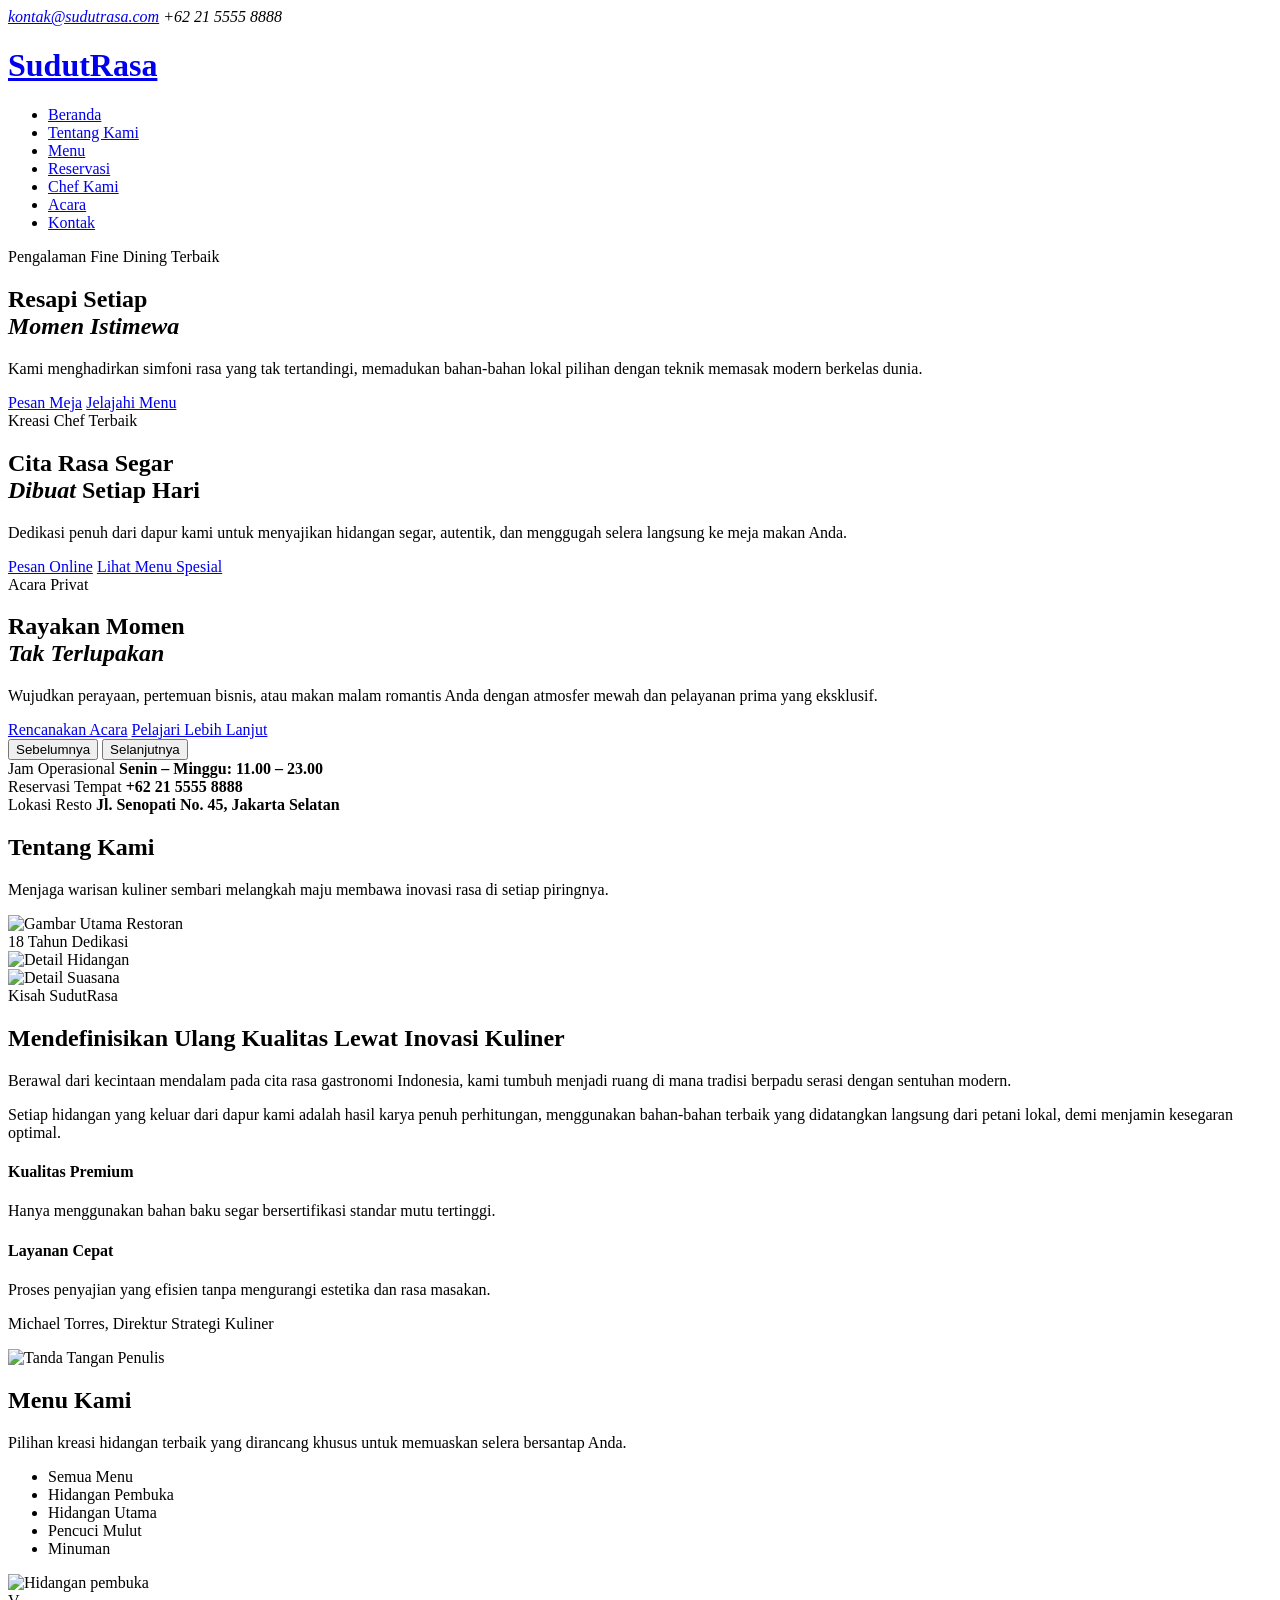
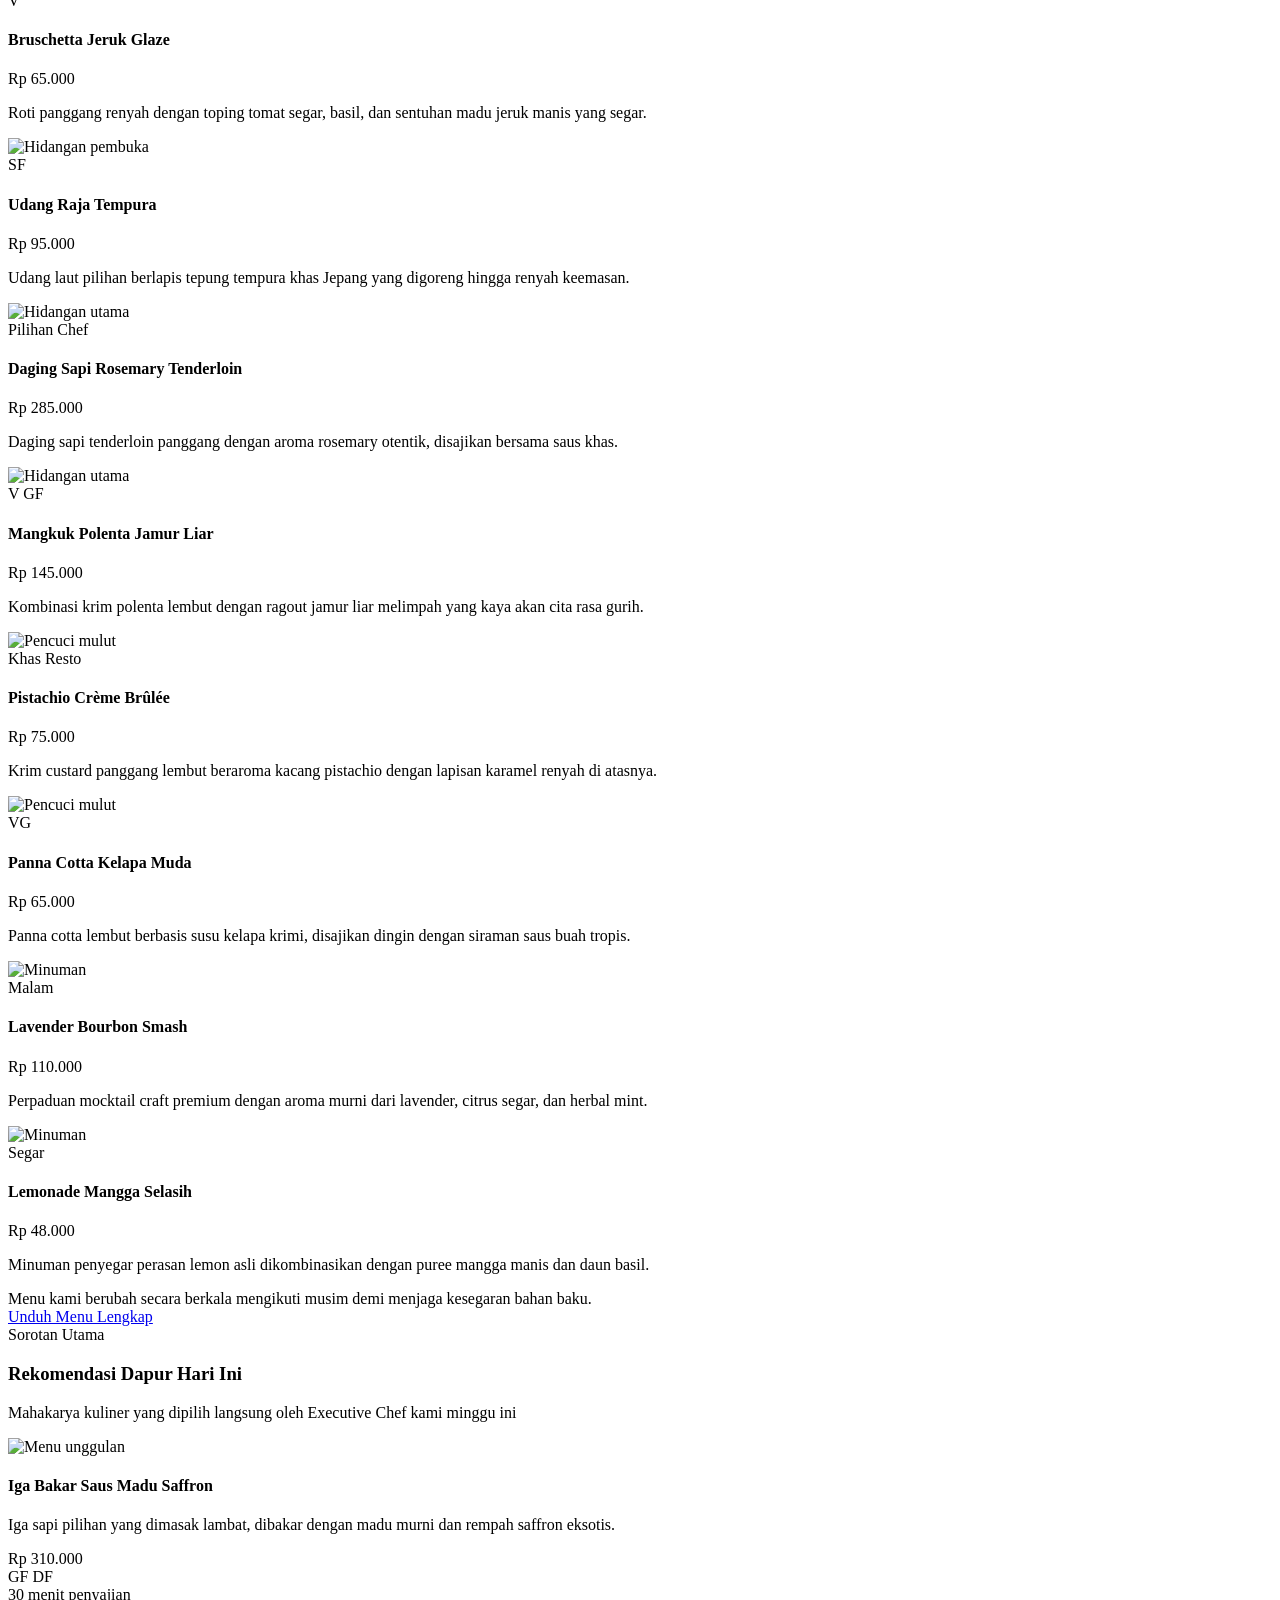
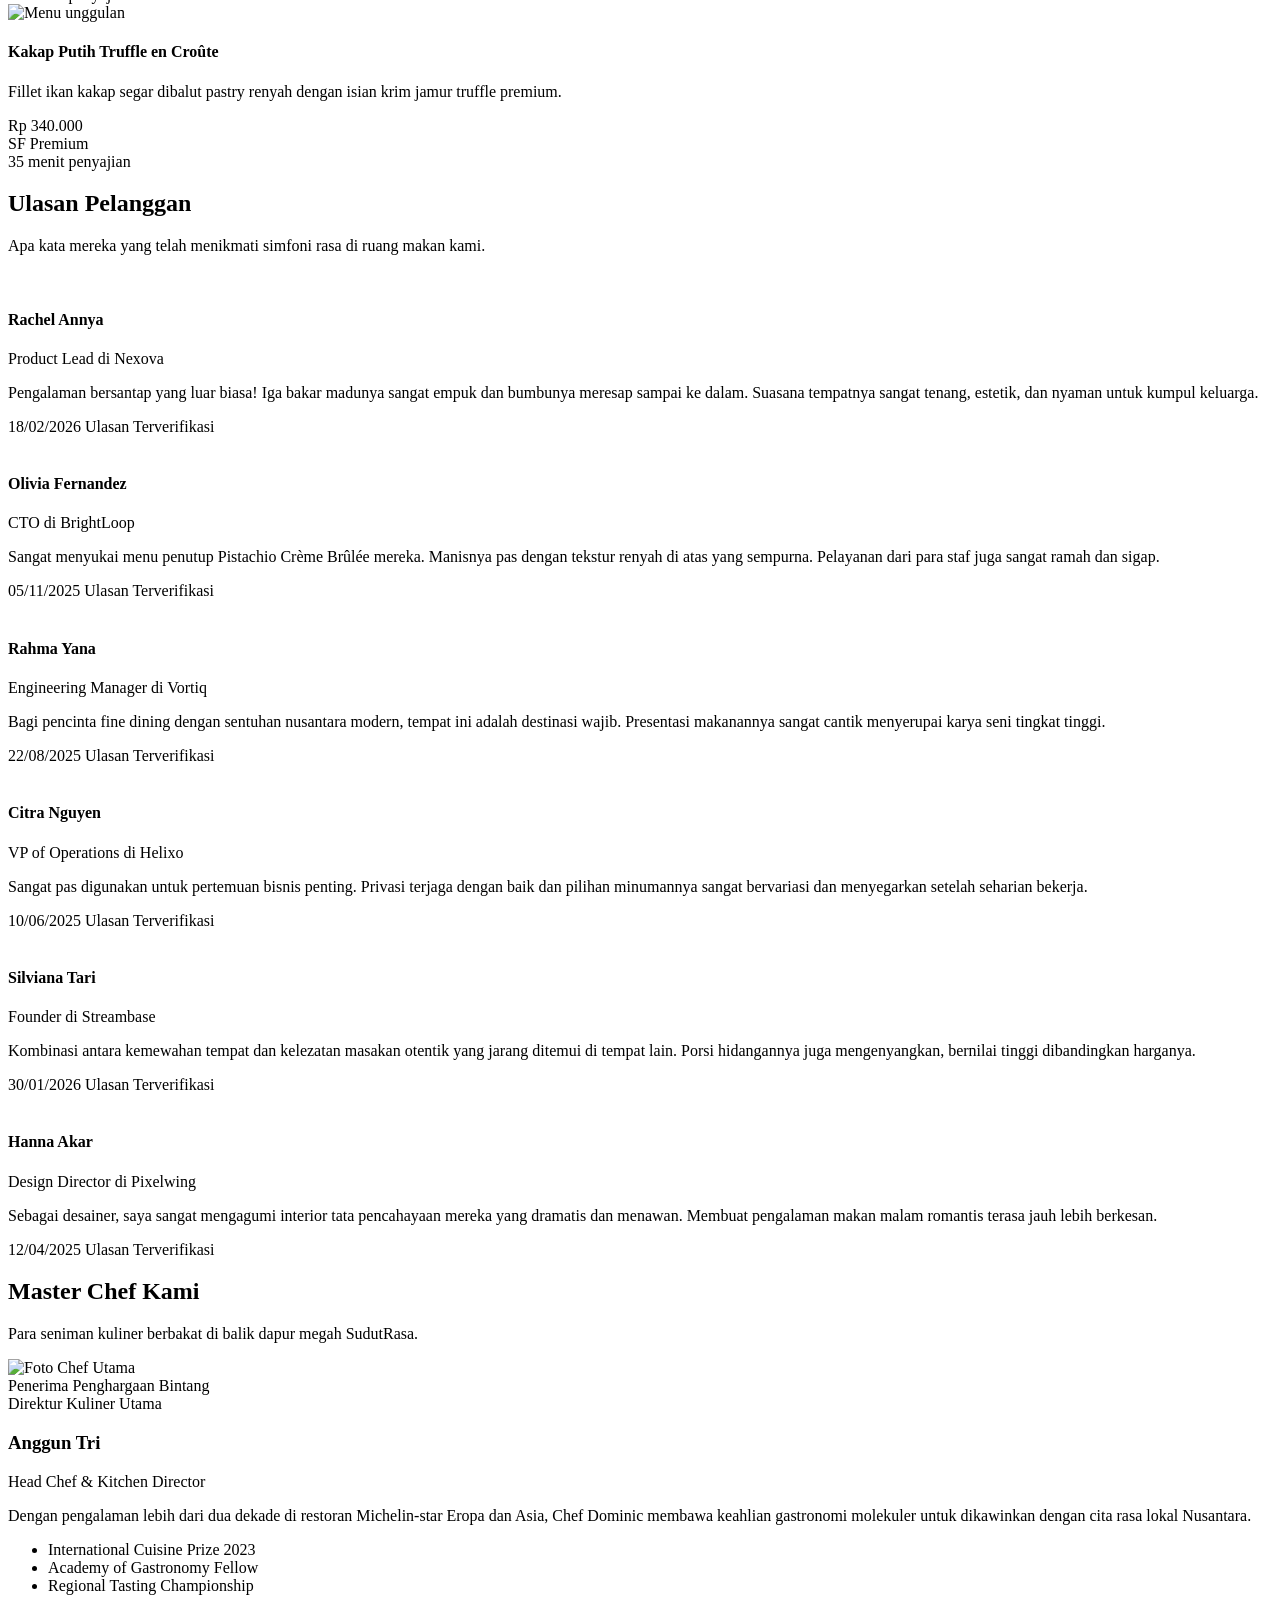
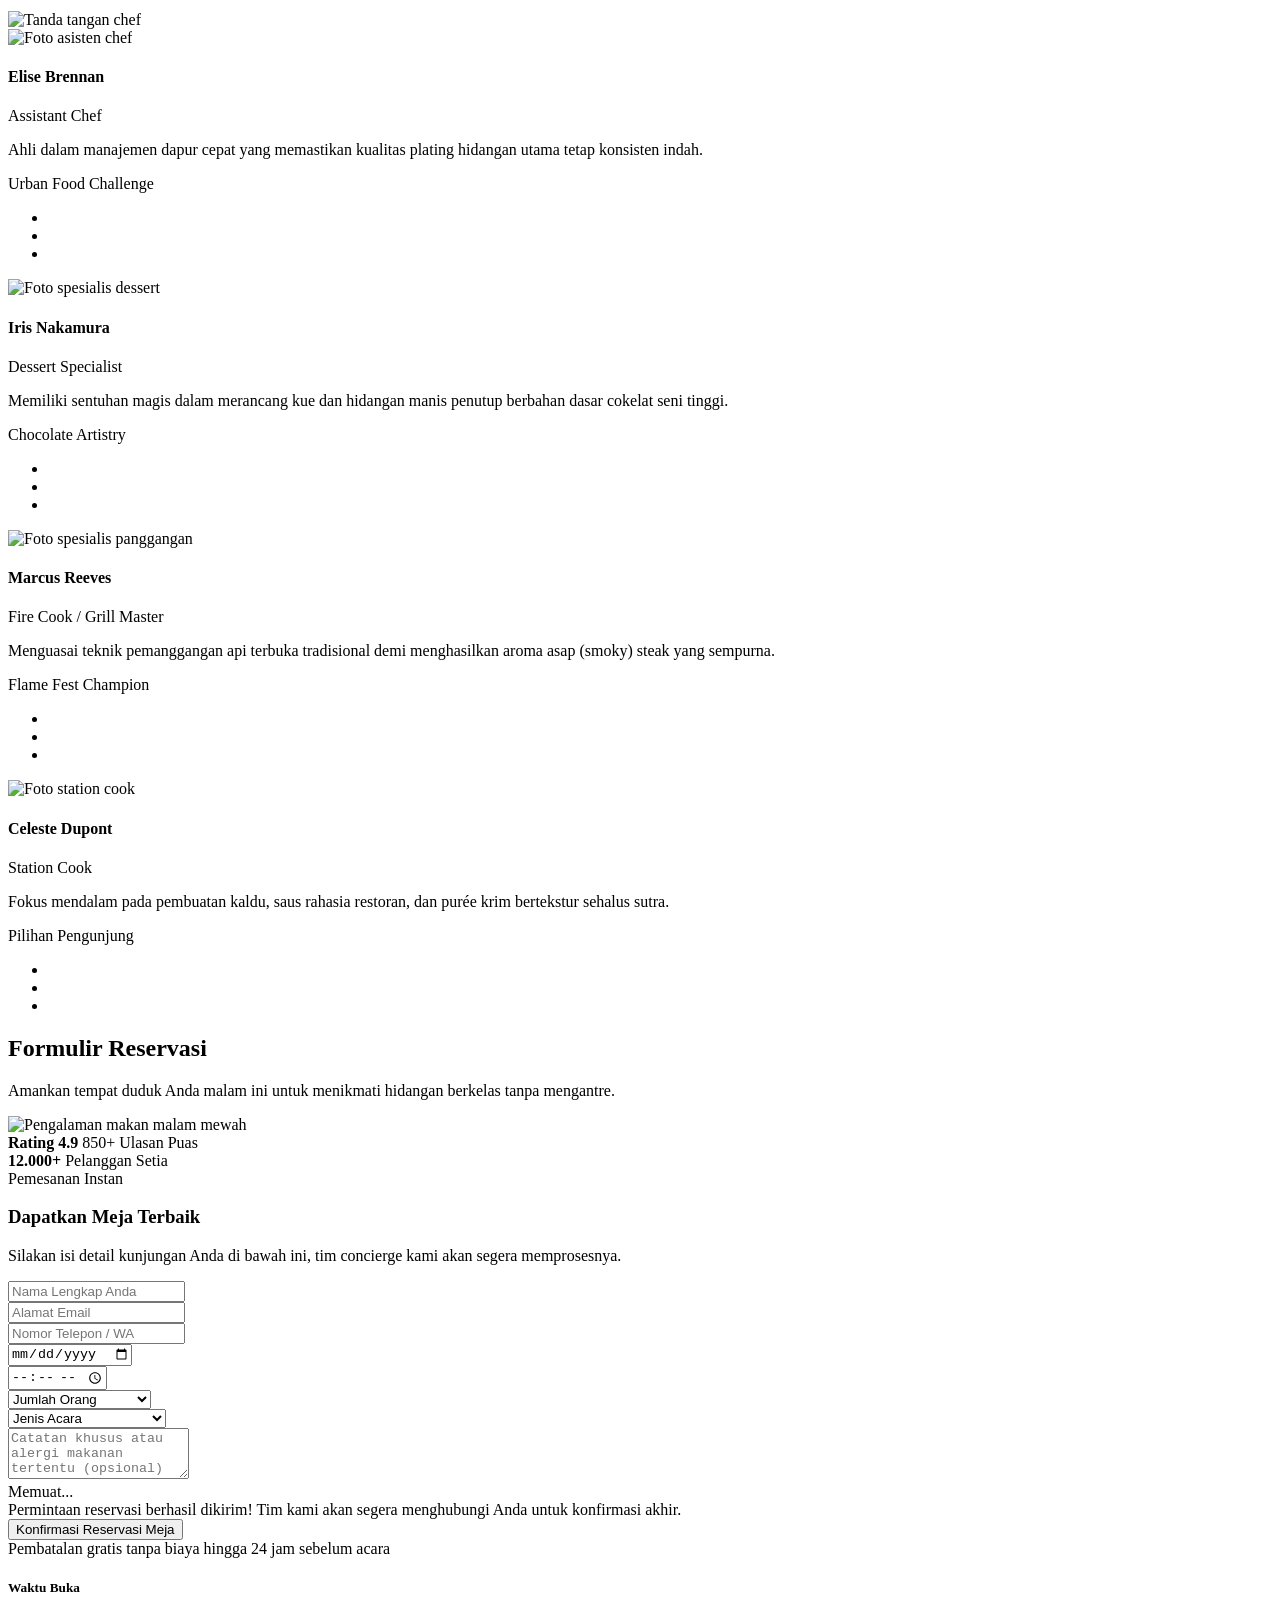
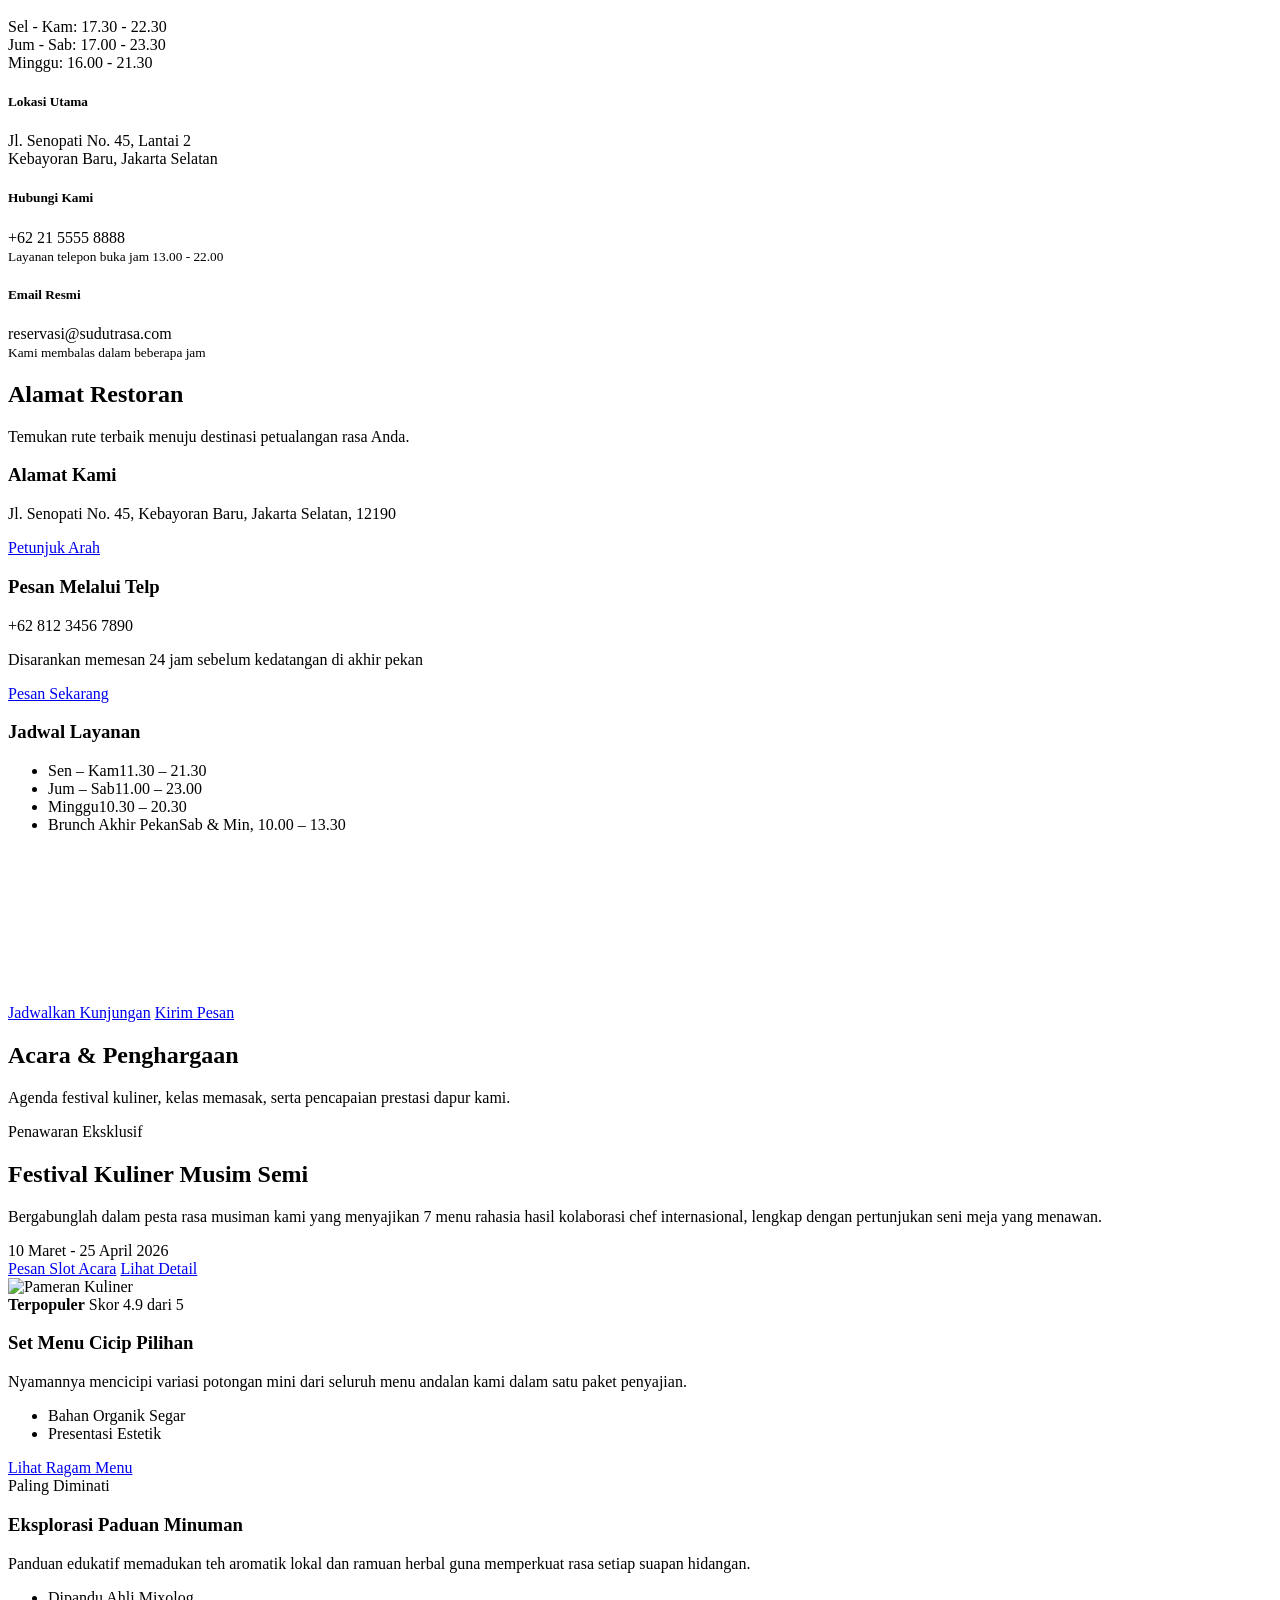
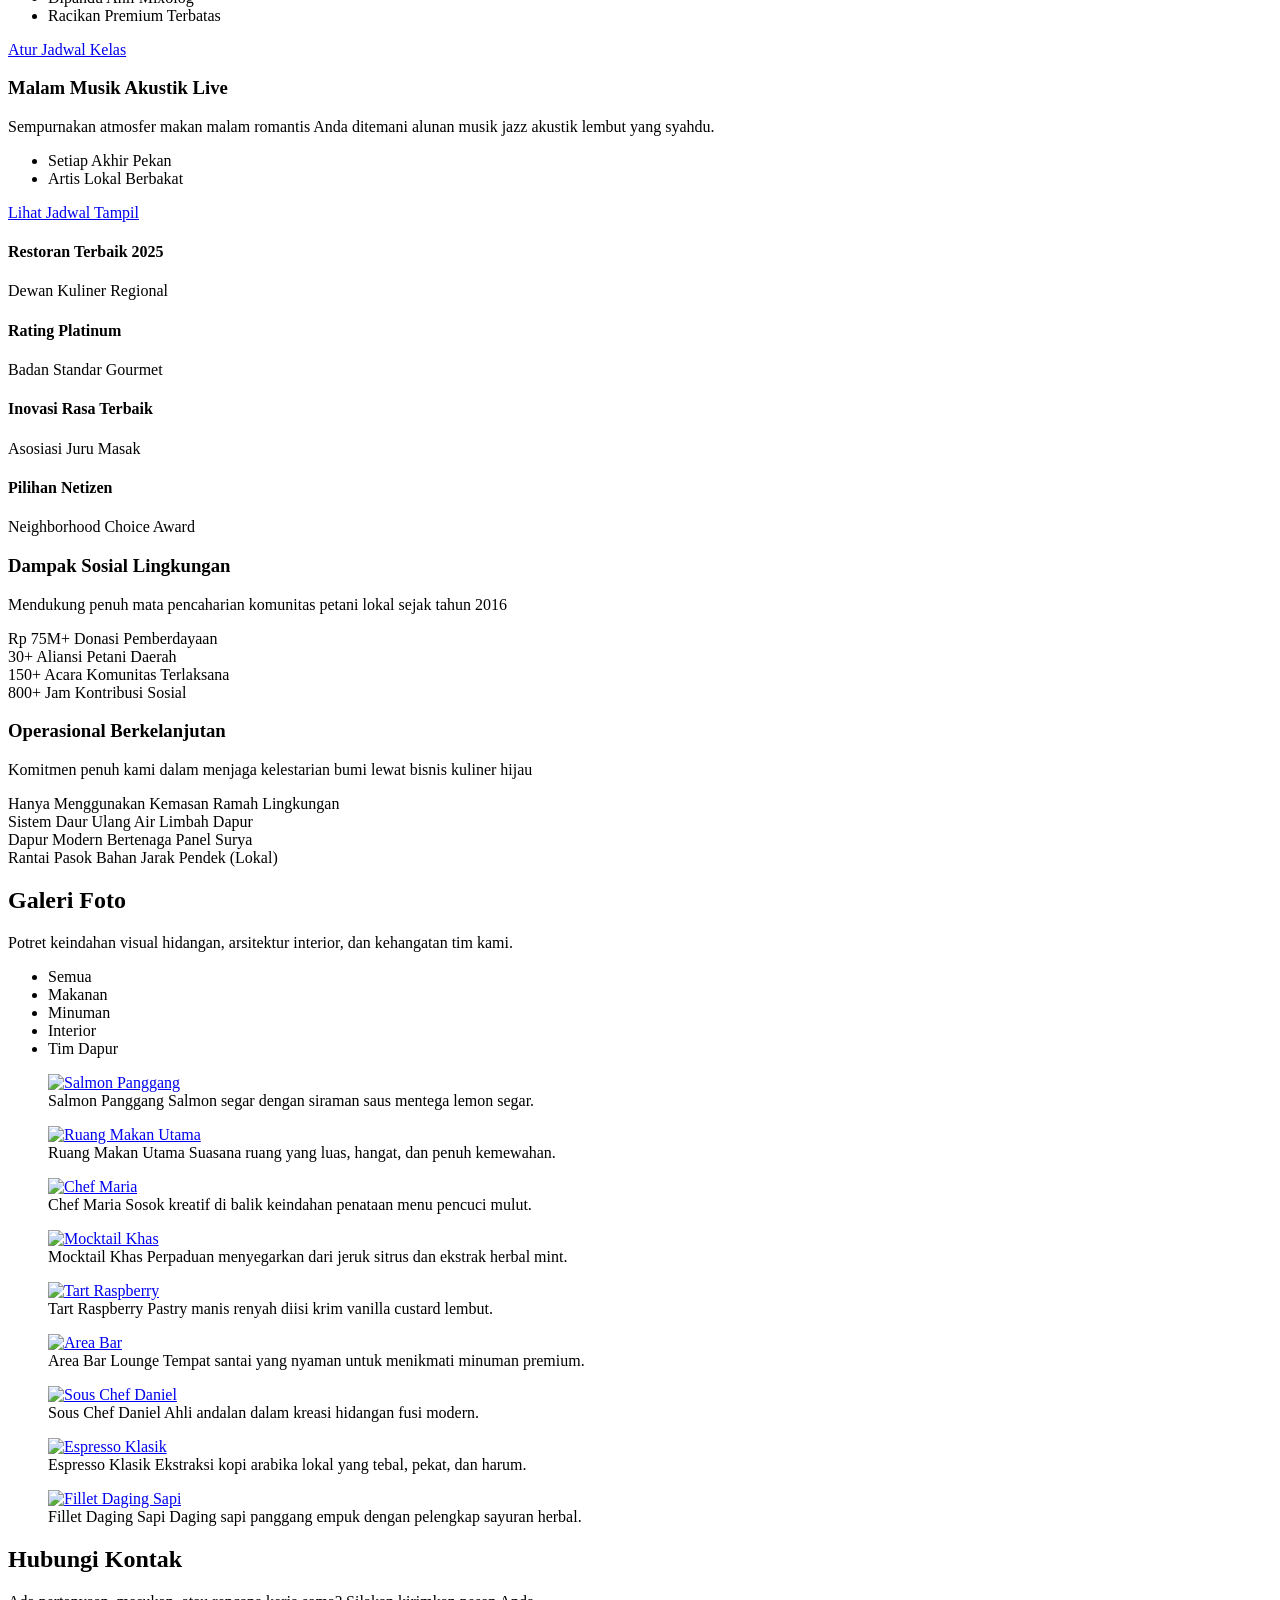
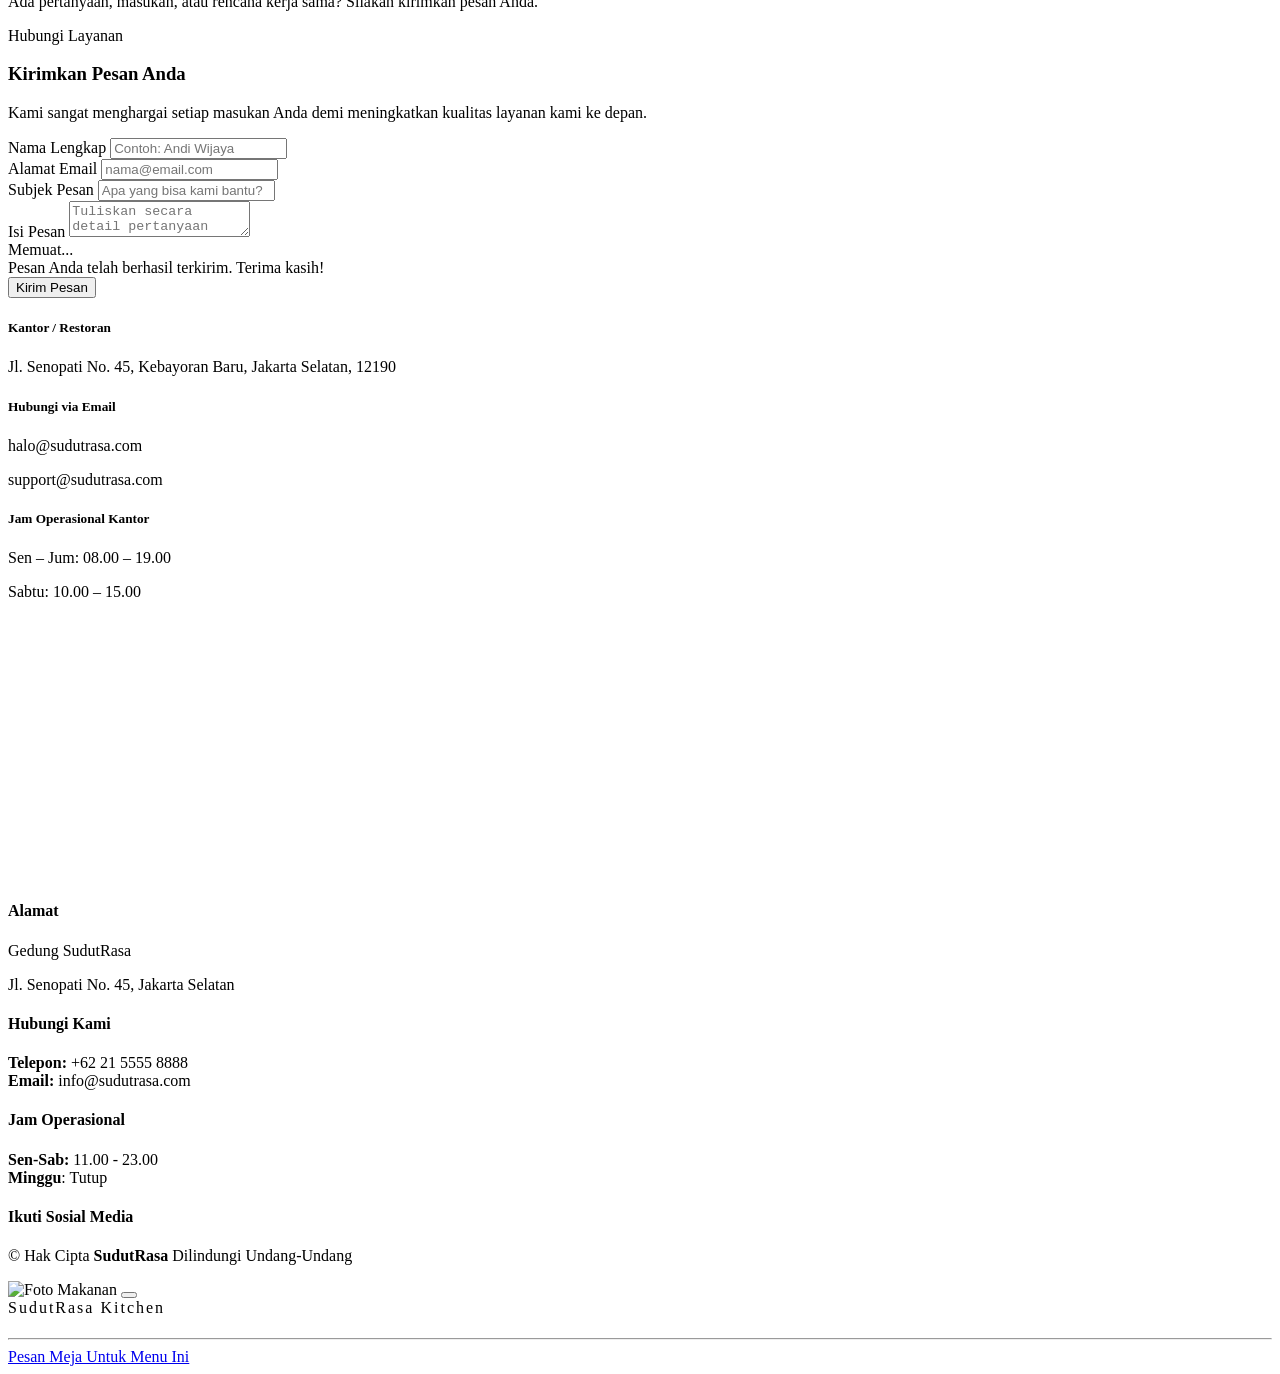
==== index.html @ 38783685 "Add files via upload" ====
<!DOCTYPE html>
<html lang="id">

<head>
  <meta charset="utf-8">
  <meta content="width=device-width, initial-scale=1.0" name="viewport">
  <title>SudutRasa - Eksplorasi Kuliner Nusantara & Modern</title>
  <meta name="description" content="Nikmati kelezatan kuliner autentik dengan cita rasa premium yang memanjakan lidah Anda.">
  <meta name="keywords" content="kuliner, restoran, hidangan nusantara, fine dining, makanan enak">

  <link href="assets/img/favicon.png" rel="icon">
  <link href="assets/img/apple-touch-icon.png" rel="apple-touch-icon">

  <link href="https://fonts.googleapis.com" rel="preconnect">
  <link href="https://fonts.gstatic.com" rel="preconnect" crossorigin>
  <link href="https://fonts.googleapis.com/css2?family=Roboto:ital,wght@0,100;0,300;0,400;0,500;0,700;0,900;1,100;1,300;1,400;1,500;1,700;1,900&family=Poppins:ital,wght@0,100;0,200;0,300;0,400;0,500;0,600;0,700;0,800;0,900;1,100;1,200;1,300;1,400;1,500;1,600;1,700;1,800;1,900&family=Marcellus:wght@400&display=swap" rel="stylesheet">

  <link href="assets/vendor/bootstrap/css/bootstrap.min.css" rel="stylesheet">
  <link href="assets/vendor/bootstrap-icons/bootstrap-icons.css" rel="stylesheet">
  <link href="assets/vendor/aos/aos.css" rel="stylesheet">
  <link href="assets/vendor/swiper/swiper-bundle.min.css" rel="stylesheet">
  <link href="assets/vendor/glightbox/css/glightbox.min.css" rel="stylesheet">

  <link href="assets/css/main.css" rel="stylesheet">
  <link href="assets/css/custom.css" rel="stylesheet">

  </head>

<body class="index-page">

  <header id="header" class="header fixed-top">

    <div class="topbar d-flex align-items-center dark-background">
      <div class="container d-flex justify-content-center justify-content-md-between">
        <div class="contact-info d-flex align-items-center">
          <i class="bi bi-envelope d-flex align-items-center"><a href="mailto:kontak@sudutrasa.com">kontak@sudutrasa.com</a></i>
          <i class="bi bi-phone d-flex align-items-center ms-4"><span>+62 21 5555 8888</span></i>
        </div>
        <div class="social-links d-none d-md-flex align-items-center">
          <a href="https://twitter.com" class="twitter"><i class="bi bi-twitter-x"></i></a>
          <a href="https://facebook.com" class="facebook"><i class="bi bi-facebook"></i></a>
          <a href="https://instagram.com" class="instagram"><i class="bi bi-instagram"></i></a>
          <a href="https://linkedin.com" class="linkedin"><i class="bi bi-linkedin"></i></a>
        </div>
      </div>
    </div><div class="branding d-flex align-items-center">

      <div class="container position-relative d-flex align-items-center justify-content-between">
        <a href="index.html" class="logo d-flex align-items-center">
          <h1 class="sitename">SudutRasa</h1>
        </a>

        <nav id="navmenu" class="navmenu">
          <ul>
            <li><a href="index.html" class="active">Beranda</a></li>
            <li><a href="about.html">Tentang Kami</a></li>
            <li><a href="menu.html">Menu</a></li>
            <li><a href="reservasi.html">Reservasi</a></li>
            <li><a href="#chefs">Chef Kami</a></li>
            <li><a href="#events">Acara</a></li>
            <li><a href="#contact">Kontak</a></li>
          </ul>
          <i class="mobile-nav-toggle d-xl-none bi bi-list"></i>
        </nav>

      </div>

    </div>

  </header>

  <main class="main">

    <section id="hero" class="hero section dark-background">

      <div class="container-fluid p-0">

        <div id="hero-hero-carousel" class="hero-carousel carousel carousel-fade slide" data-bs-ride="carousel" data-bs-interval="5500">

          <div class="carousel-inner">

            <div class="carousel-item active">
              <div class="hero-slide" style="background-image: url('assets/img/hero/restaurant-3.webp');">
                <div class="container">
                  <div class="row">
                    <div class="col-xl-6 col-lg-7 col-md-9">
                      <div class="hero-content">
                        <span class="hero-tag" data-aos="fade-down" data-aos-delay="100">Pengalaman Fine Dining Terbaik</span>
                        <h1 data-aos="fade-up" data-aos-delay="200">Resapi Setiap<br><em>Momen Istimewa</em></h1>
                        <p data-aos="fade-up" data-aos-delay="300">Kami menghadirkan simfoni rasa yang tak tertandingi, memadukan bahan-bahan lokal pilihan dengan teknik memasak modern berkelas dunia.</p>
                        <div class="hero-actions" data-aos="fade-up" data-aos-delay="400">
                          <a href="reservasi.html" class="btn-book">Pesan Meja</a>
                          <a href="menu.html" class="btn-menu">Jelajahi Menu <i class="bi bi-arrow-right"></i></a>
                        </div>
                      </div>
                    </div>
                  </div>
                </div>
              </div>
            </div><div class="carousel-item">
              <div class="hero-slide" style="background-image: url('assets/img/hero/restaurant-1.webp');">
                <div class="container">
                  <div class="row">
                    <div class="col-xl-6 col-lg-7 col-md-9">
                      <div class="hero-content">
                        <span class="hero-tag" data-aos="fade-down" data-aos-delay="100">Kreasi Chef Terbaik</span>
                        <h1 data-aos="fade-up" data-aos-delay="200">Cita Rasa Segar<br><em>Dibuat</em> Setiap Hari</h1>
                        <p data-aos="fade-up" data-aos-delay="300">Dedikasi penuh dari dapur kami untuk menyajikan hidangan segar, autentik, dan menggugah selera langsung ke meja makan Anda.</p>
                        <div class="hero-actions" data-aos="fade-up" data-aos-delay="400">
                          <a href="https://whatsaap.com/+62 21 5555 8888" class="btn-book">Pesan Online</a>
                          <a href="menu.html" class="btn-menu">Lihat Menu Spesial <i class="bi bi-arrow-right"></i></a>
                        </div>
                      </div>
                    </div>
                  </div>
                </div>
              </div>
            </div><div class="carousel-item">
              <div class="hero-slide" style="background-image: url('assets/img/hero/restaurant-2.webp');">
                <div class="container">
                  <div class="row">
                    <div class="col-xl-6 col-lg-7 col-md-9">
                      <div class="hero-content">
                        <span class="hero-tag" data-aos="fade-down" data-aos-delay="100">Acara Privat</span>
                        <h1 data-aos="fade-up" data-aos-delay="200">Rayakan Momen<br><em>Tak Terlupakan</em></h1>
                        <p data-aos="fade-up" data-aos-delay="300">Wujudkan perayaan, pertemuan bisnis, atau makan malam romantis Anda dengan atmosfer mewah dan pelayanan prima yang eksklusif.</p>
                        <div class="hero-actions" data-aos="fade-up" data-aos-delay="400">
                          <a href="#" class="btn-book">Rencanakan Acara</a>
                          <a href="#" class="btn-menu">Pelajari Lebih Lanjut <i class="bi bi-arrow-right"></i></a>
                        </div>
                      </div>
                    </div>
                  </div>
                </div>
              </div>
            </div></div><button class="carousel-control-prev hero-prev" type="button" data-bs-target="#hero-hero-carousel" data-bs-slide="prev">
            <i class="bi bi-chevron-left"></i>
            <span class="visually-hidden">Sebelumnya</span>
          </button>
          <button class="carousel-control-next hero-next" type="button" data-bs-target="#hero-hero-carousel" data-bs-slide="next">
            <i class="bi bi-chevron-right"></i>
            <span class="visually-hidden">Selanjutnya</span>
          </button>

          <div class="hero-indicators carousel-indicators">
          </div>

        </div></div>
      <div class="container">
        <div class="hero-info-bar">
          <div class="container-fluid p-0">
            <div class="row g-0">
              <div class="col-md-4">
                <div class="info-bar-item">
                  <i class="bi bi-clock-fill"></i>
                  <div class="info-bar-text">
                    <span>Jam Operasional</span>
                    <strong>Senin – Minggu: 11.00 – 23.00</strong>
                  </div>
                </div>
              </div><div class="col-md-4">
                <div class="info-bar-item">
                  <i class="bi bi-telephone-fill"></i>
                  <div class="info-bar-text">
                    <span>Reservasi Tempat</span>
                    <strong>+62 21 5555 8888</strong>
                  </div>
                </div>
              </div><div class="col-md-4">
                <div class="info-bar-item">
                  <i class="bi bi-geo-alt-fill"></i>
                  <div class="info-bar-text">
                    <span>Lokasi Resto</span>
                    <strong>Jl. Senopati No. 45, Jakarta Selatan</strong>
                  </div>
                </div>
              </div></div>
          </div>
        </div></div>

    </section><section id="about" class="about section">

      <div class="container section-title" data-aos="fade-up">
        <h2>Tentang Kami</h2>
        <p>Menjaga warisan kuliner sembari melangkah maju membawa inovasi rasa di setiap piringnya.</p>
      </div><div class="container" data-aos="fade-up" data-aos-delay="100">

        <div class="row g-5 align-items-center">
          <div class="col-lg-6 order-lg-2" data-aos="fade-left" data-aos-delay="150">
            <div class="visual-block">
              <div class="main-image-wrapper">
                <img src="assets/img/hero/tk-1.webp" class="img-fluid rounded" alt="Gambar Utama Restoran">
              </div>
              <div class="floating-card" data-aos="zoom-in" data-aos-delay="300">
                <span class="metric-number">18</span>
                <span class="metric-label">Tahun Dedikasi</span>
              </div>
              <div class="row g-3 mt-3">
                <div class="col-6">
                  <img src="assets/img/hero/Tk-2 (1).webp" class="img-fluid rounded" alt="Detail Hidangan">
                </div>
                <div class="col-6">
                  <img src="assets/img/hero/tk-2.webp" class="img-fluid rounded" alt="Detail Suasana">
                </div>
              </div>
            </div>
          </div><div class="col-lg-6 order-lg-1" data-aos="fade-right" data-aos-delay="200">
            <div class="info-block">
              <span class="badge-label">Kisah SudutRasa</span>
              <h2>Mendefinisikan Ulang Kualitas Lewat Inovasi Kuliner</h2>
              <p class="lead-text">Berawal dari kecintaan mendalam pada cita rasa gastronomi Indonesia, kami tumbuh menjadi ruang di mana tradisi berpadu serasi dengan sentuhan modern.</p>
              <p>Setiap hidangan yang keluar dari dapur kami adalah hasil karya penuh perhitungan, menggunakan bahan-bahan terbaik yang didatangkan langsung dari petani lokal, demi menjamin kesegaran optimal.</p>

              <div class="row g-4 mt-2">
                <div class="col-sm-6" data-aos="fade-up" data-aos-delay="250">
                  <div class="highlight-card">
                    <div class="icon-wrap">
                      <i class="bi bi-gem"></i>
                    </div>
                    <h4>Kualitas Premium</h4>
                    <p>Hanya menggunakan bahan baku segar bersertifikasi standar mutu tertinggi.</p>
                  </div>
                </div><div class="col-sm-6" data-aos="fade-up" data-aos-delay="350">
                  <div class="highlight-card">
                    <div class="icon-wrap">
                      <i class="bi bi-lightning-charge"></i>
                    </div>
                    <h4>Layanan Cepat</h4>
                    <p>Proses penyajian yang efisien tanpa mengurangi estetika dan rasa masakan.</p>
                  </div>
                </div></div>

              <div class="author-block mt-4" data-aos="fade-up" data-aos-delay="400">
                <p class="author-name">Michael Torres, Direktur Strategi Kuliner</p>
                <img src="assets/img/misc/ttd.webp" alt="Tanda Tangan Penulis" class="img-fluid">
              </div>
            </div>
          </div></div>

      </div>

    </section><section id="menu" class="menu section">

      <div class="container section-title" data-aos="fade-up">
        <h2>Menu Kami</h2>
        <p>Pilihan kreasi hidangan terbaik yang dirancang khusus untuk memuaskan selera bersantap Anda.</p>
      </div><div class="container" data-aos="fade-up" data-aos-delay="100">

        <div class="isotope-layout" data-default-filter="*" data-layout="masonry" data-sort="original-order">

          <div class="filter-tabs isotope-filters" data-aos="fade-up" data-aos-delay="100">
            <ul>
              <li data-filter="*" class="filter-active">Semua Menu</li>
              <li data-filter=".filter-starters">Hidangan Pembuka</li>
              <li data-filter=".filter-main">Hidangan Utama</li>
              <li data-filter=".filter-dessert">Pencuci Mulut</li>
              <li data-filter=".filter-drinks">Minuman</li>
            </ul>
          </div>

          <div class="row gy-4 isotope-container" data-aos="fade-up" data-aos-delay="200">

            <div class="col-lg-6 isotope-item filter-starters">
              <div class="dish-row">
                <div class="dish-thumb">
                  <img src="assets/img/menu/Bruschetta Jeruk Glaze.webp" alt="Hidangan pembuka" class="img-fluid">
                  <div class="tag-stack">
                    <span class="tag tag-veggie">V</span>
                  </div>
                </div>
                <div class="dish-info">
                  <div class="dish-header">
                    <h4>Bruschetta Jeruk Glaze</h4>
                    <span class="dish-price">Rp 65.000</span>
                  </div>
                  <p>Roti panggang renyah dengan toping tomat segar, basil, dan sentuhan madu jeruk manis yang segar.</p>
                  <div class="dish-meta">
                    <div class="heat-indicator">
                      <i class="bi bi-fire"></i>
                      <span class="heat-bar"><span class="heat-fill" style="width: 33%"></span></span>
                    </div>
                  </div>
                </div>
              </div>
            </div><div class="col-lg-6 isotope-item filter-starters">
              <div class="dish-row">
                <div class="dish-thumb">
                  <img src="assets/img/menu/Udang Raja Tempura.webp" alt="Hidangan pembuka" class="img-fluid">
                  <div class="tag-stack">
                    <span class="tag tag-ocean">SF</span>
                  </div>
                </div>
                <div class="dish-info">
                  <div class="dish-header">
                    <h4>Udang Raja Tempura</h4>
                    <span class="dish-price">Rp 95.000</span>
                  </div>
                  <p>Udang laut pilihan berlapis tepung tempura khas Jepang yang digoreng hingga renyah keemasan.</p>
                  <div class="dish-meta">
                    <div class="heat-indicator">
                      <i class="bi bi-fire"></i>
                      <span class="heat-bar"><span class="heat-fill" style="width: 33%"></span></span>
                    </div>
                  </div>
                </div>
              </div>
            </div><div class="col-lg-6 isotope-item filter-main">
              <div class="dish-row highlighted">
                <div class="dish-thumb">
                  <img src="assets/img/menu/Daging Sapi Rosemary Tenderloin.webp" alt="Hidangan utama" class="img-fluid">
                  <div class="tag-stack">
                    <span class="tag tag-star">Pilihan Chef</span>
                  </div>
                </div>
                <div class="dish-info">
                  <div class="dish-header">
                    <h4>Daging Sapi Rosemary Tenderloin</h4>
                    <span class="dish-price">Rp 285.000</span>
                  </div>
                  <p>Daging sapi tenderloin panggang dengan aroma rosemary otentik, disajikan bersama saus khas.</p>
                  <div class="dish-meta">
                    <div class="heat-indicator">
                      <i class="bi bi-fire"></i>
                      <span class="heat-bar"><span class="heat-fill" style="width: 50%"></span></span>
                    </div>
                  </div>
                </div>
              </div>
            </div><div class="col-lg-6 isotope-item filter-main">
              <div class="dish-row">
                <div class="dish-thumb">
                  <img src="assets/img/menu/Mangkuk Polenta Jamur Liar.webp" alt="Hidangan utama" class="img-fluid">
                  <div class="tag-stack">
                    <span class="tag tag-veggie">V</span>
                    <span class="tag tag-amber">GF</span>
                  </div>
                </div>
                <div class="dish-info">
                  <div class="dish-header">
                    <h4>Mangkuk Polenta Jamur Liar</h4>
                    <span class="dish-price">Rp 145.000</span>
                  </div>
                  <p>Kombinasi krim polenta lembut dengan ragout jamur liar melimpah yang kaya akan cita rasa gurih.</p>
                  <div class="dish-meta">
                    <div class="heat-indicator">
                      <i class="bi bi-fire"></i>
                      <span class="heat-bar"><span class="heat-fill" style="width: 33%"></span></span>
                    </div>
                  </div>
                </div>
              </div>
            </div><div class="col-lg-6 isotope-item filter-dessert">
              <div class="dish-row">
                <div class="dish-thumb">
                  <img src="assets/img/menu/Pistachio Crème Brûlée.webp" alt="Pencuci mulut" class="img-fluid">
                  <div class="tag-stack">
                    <span class="tag tag-exclusive">Khas Resto</span>
                  </div>
                </div>
                <div class="dish-info">
                  <div class="dish-header">
                    <h4>Pistachio Crème Brûlée</h4>
                    <span class="dish-price">Rp 75.000</span>
                  </div>
                  <p>Krim custard panggang lembut beraroma kacang pistachio dengan lapisan karamel renyah di atasnya.</p>
                  <div class="dish-meta">
                    <div class="heat-indicator">
                      <i class="bi bi-fire"></i>
                      <span class="heat-bar"><span class="heat-fill" style="width: 0%"></span></span>
                    </div>
                  </div>
                </div>
              </div>
            </div><div class="col-lg-6 isotope-item filter-dessert">
              <div class="dish-row">
                <div class="dish-thumb">
                  <img src="assets/img/menu/Panna Cotta Kelapa Muda.webp" alt="Pencuci mulut" class="img-fluid">
                  <div class="tag-stack">
                    <span class="tag tag-leaf">VG</span>
                  </div>
                </div>
                <div class="dish-info">
                  <div class="dish-header">
                    <h4>Panna Cotta Kelapa Muda</h4>
                    <span class="dish-price">Rp 65.000</span>
                  </div>
                  <p>Panna cotta lembut berbasis susu kelapa krimi, disajikan dingin dengan siraman saus buah tropis.</p>
                  <div class="dish-meta">
                    <div class="heat-indicator">
                      <i class="bi bi-fire"></i>
                      <span class="heat-bar"><span class="heat-fill" style="width: 0%"></span></span>
                    </div>
                  </div>
                </div>
              </div>
            </div><div class="col-lg-6 isotope-item filter-drinks">
              <div class="dish-row">
                <div class="dish-thumb">
                  <img src="assets/img/menu/Lavender Bourbon Smash.webp" alt="Minuman" class="img-fluid">
                  <div class="tag-stack">
                    <span class="tag tag-crimson">Malam</span>
                  </div>
                </div>
                <div class="dish-info">
                  <div class="dish-header">
                    <h4>Lavender Bourbon Smash</h4>
                    <span class="dish-price">Rp 110.000</span>
                  </div>
                  <p>Perpaduan mocktail craft premium dengan aroma murni dari lavender, citrus segar, dan herbal mint.</p>
                  <div class="dish-meta">
                    <div class="heat-indicator">
                      <i class="bi bi-fire"></i>
                      <span class="heat-bar"><span class="heat-fill" style="width: 0%"></span></span>
                    </div>
                  </div>
                </div>
              </div>
            </div><div class="col-lg-6 isotope-item filter-drinks">
              <div class="dish-row">
                <div class="dish-thumb">
                  <img src="assets/img/menu/Lemonade Mangga Selasih.webp" alt="Minuman" class="img-fluid">
                  <div class="tag-stack">
                    <span class="tag tag-mint">Segar</span>
                  </div>
                </div>
                <div class="dish-info">
                  <div class="dish-header">
                    <h4>Lemonade Mangga Selasih</h4>
                    <span class="dish-price">Rp 48.000</span>
                  </div>
                  <p>Minuman penyegar perasan lemon asli dikombinasikan dengan puree mangga manis dan daun basil.</p>
                  <div class="dish-meta">
                    <div class="heat-indicator">
                      <i class="bi bi-fire"></i>
                      <span class="heat-bar"><span class="heat-fill" style="width: 0%"></span></span>
                    </div>
                  </div>
                </div>
              </div>
            </div></div>

        </div>

        <div class="info-strip" data-aos="fade-up" data-aos-delay="300">
          <div class="row align-items-center">
            <div class="col-lg-8">
              <div class="notice-inline">
                <i class="bi bi-calendar2-check"></i>
                <span>Menu kami berubah secara berkala mengikuti musim demi menjaga kesegaran bahan baku.</span>
              </div>
            </div>
            <div class="col-lg-4 text-lg-end">
              <a href="#" class="download-link">
                <i class="bi bi-file-earmark-pdf"></i>
                <span>Unduh Menu Lengkap</span>
              </a>
            </div>
          </div>
        </div>

        <div class="spotlight-section" data-aos="zoom-in" data-aos-delay="200">
          <div class="spotlight-header">
            <span class="spotlight-label"><i class="bi bi-gem"></i> Sorotan Utama</span>
            <h3>Rekomendasi Dapur Hari Ini</h3>
            <p>Mahakarya kuliner yang dipilih langsung oleh Executive Chef kami minggu ini</p>
          </div>

          <div class="row g-4">
            <div class="col-lg-6" data-aos="fade-right" data-aos-delay="300">
              <div class="spotlight-card">
                <div class="row g-0">
                  <div class="col-5">
                    <div class="spotlight-img">
                      <img src="assets/img/menu/Iga Bakar Saus Madu Saffron.webp" alt="Menu unggulan" class="img-fluid">
                      <span class="pick-badge"><i class="bi bi-trophy"></i></span>
                    </div>
                  </div>
                  <div class="col-7">
                    <div class="spotlight-body">
                      <h4>Iga Bakar Saus Madu Saffron</h4>
                      <p>Iga sapi pilihan yang dimasak lambat, dibakar dengan madu murni dan rempah saffron eksotis.</p>
                      <div class="spotlight-footer">
                        <span class="spotlight-price">Rp 310.000</span>
                        <div class="spotlight-tags">
                          <span class="micro-tag gf">GF</span>
                          <span class="micro-tag df">DF</span>
                        </div>
                      </div>
                      <div class="prep-time">
                        <i class="bi bi-hourglass-split"></i> 30 menit penyajian
                      </div>
                    </div>
                  </div>
                </div>
              </div>
            </div><div class="col-lg-6" data-aos="fade-left" data-aos-delay="400">
              <div class="spotlight-card">
                <div class="row g-0">
                  <div class="col-5">
                    <div class="spotlight-img">
                      <img src="assets/img/menu/Kakap Putih Truffle en Croûte.webp" alt="Menu unggulan" class="img-fluid">
                      <span class="pick-badge"><i class="bi bi-trophy"></i></span>
                    </div>
                  </div>
                  <div class="col-7">
                    <div class="spotlight-body">
                      <h4>Kakap Putih Truffle en Croûte</h4>
                      <p>Fillet ikan kakap segar dibalut pastry renyah dengan isian krim jamur truffle premium.</p>
                      <div class="spotlight-footer">
                        <span class="spotlight-price">Rp 340.000</span>
                        <div class="spotlight-tags">
                          <span class="micro-tag sf">SF</span>
                          <span class="micro-tag lux">Premium</span>
                        </div>
                      </div>
                      <div class="prep-time">
                        <i class="bi bi-hourglass-split"></i> 35 menit penyajian
                      </div>
                    </div>
                  </div>
                </div>
              </div>
            </div></div>
        </div>

      </div>

    </section><section id="testimonials" class="testimonials section">

      <div class="container section-title" data-aos="fade-up">
        <h2>Ulasan Pelanggan</h2>
        <p>Apa kata mereka yang telah menikmati simfoni rasa di ruang makan kami.</p>
      </div><div class="container" data-aos="fade-up" data-aos-delay="100">

        <div class="row justify-content-center">
          <div class="col-lg-10">

            <div class="review-carousel swiper init-swiper">
              <script type="application/json" class="swiper-config">
                {
                  "loop": true,
                  "speed": 600,
                  "autoplay": {
                    "delay": 6000
                  },
                  "slidesPerView": 1,
                  "spaceBetween": 32,
                  "navigation": {
                    "nextEl": ".swiper-button-next",
                    "prevEl": ".swiper-button-prev"
                  },
                  "pagination": {
                    "el": ".swiper-pagination",
                    "type": "bullets",
                    "clickable": true
                  }
                }
              </script>

              <div class="swiper-wrapper">

                <div class="swiper-slide">
                  <div class="review-card">
                    <div class="row align-items-center g-0">
                      <div class="col-md-4">
                        <div class="reviewer-side">
                          <div class="reviewer-avatar">
                            <img src="assets/img/person/yolandaa.webp" class="img-fluid" alt="" loading="lazy">
                          </div>
                          <h4>Rachel Annya</h4>
                          <span class="role">Product Lead di Nexova</span>
                          <div class="rating">
                            <i class="bi bi-star-fill"></i>
                            <i class="bi bi-star-fill"></i>
                            <i class="bi bi-star-fill"></i>
                            <i class="bi bi-star-fill"></i>
                            <i class="bi bi-star-fill"></i>
                          </div>
                        </div>
                      </div>
                      <div class="col-md-8">
                        <div class="review-content">
                          <i class="bi bi-quote quote-icon"></i>
                          <p>Pengalaman bersantap yang luar biasa! Iga bakar madunya sangat empuk dan bumbunya meresap sampai ke dalam. Suasana tempatnya sangat tenang, estetik, dan nyaman untuk kumpul keluarga.</p>
                          <div class="review-meta">
                            <span class="date"><i class="bi bi-calendar3"></i> 18/02/2026</span>
                            <span class="badge-verified"><i class="bi bi-patch-check-fill"></i> Ulasan Terverifikasi</span>
                          </div>
                        </div>
                      </div>
                    </div>
                  </div>
                </div><div class="swiper-slide">
                  <div class="review-card">
                    <div class="row align-items-center g-0">
                      <div class="col-md-4">
                        <div class="reviewer-side">
                          <div class="reviewer-avatar">
                            <img src="assets/img/person/rachelia.webp" class="img-fluid" alt="" loading="lazy">
                          </div>
                          <h4>Olivia Fernandez</h4>
                          <span class="role">CTO di BrightLoop</span>
                          <div class="rating">
                            <i class="bi bi-star-fill"></i>
                            <i class="bi bi-star-fill"></i>
                            <i class="bi bi-star-fill"></i>
                            <i class="bi bi-star-fill"></i>
                            <i class="bi bi-star-fill"></i>
                          </div>
                        </div>
                      </div>
                      <div class="col-md-8">
                        <div class="review-content">
                          <i class="bi bi-quote quote-icon"></i>
                          <p>Sangat menyukai menu penutup Pistachio Crème Brûlée mereka. Manisnya pas dengan tekstur renyah di atas yang sempurna. Pelayanan dari para staf juga sangat ramah dan sigap.</p>
                          <div class="review-meta">
                            <span class="date"><i class="bi bi-calendar3"></i> 05/11/2025</span>
                            <span class="badge-verified"><i class="bi bi-patch-check-fill"></i> Ulasan Terverifikasi</span>
                          </div>
                        </div>
                      </div>
                    </div>
                  </div>
                </div><div class="swiper-slide">
                  <div class="review-card">
                    <div class="row align-items-center g-0">
                      <div class="col-md-4">
                        <div class="reviewer-side">
                          <div class="reviewer-avatar">
                            <img src="assets/img/person/nadinnn.webp" class="img-fluid" alt="" loading="lazy">
                          </div>
                          <h4>Rahma Yana</h4>
                          <span class="role">Engineering Manager di Vortiq</span>
                          <div class="rating">
                            <i class="bi bi-star-fill"></i>
                            <i class="bi bi-star-fill"></i>
                            <i class="bi bi-star-fill"></i>
                            <i class="bi bi-star-fill"></i>
                            <i class="bi bi-star-half"></i>
                          </div>
                        </div>
                      </div>
                      <div class="col-md-8">
                        <div class="review-content">
                          <i class="bi bi-quote quote-icon"></i>
                          <p>Bagi pencinta fine dining dengan sentuhan nusantara modern, tempat ini adalah destinasi wajib. Presentasi makanannya sangat cantik menyerupai karya seni tingkat tinggi.</p>
                          <div class="review-meta">
                            <span class="date"><i class="bi bi-calendar3"></i> 22/08/2025</span>
                            <span class="badge-verified"><i class="bi bi-patch-check-fill"></i> Ulasan Terverifikasi</span>
                          </div>
                        </div>
                      </div>
                    </div>
                  </div>
                </div><div class="swiper-slide">
                  <div class="review-card">
                    <div class="row align-items-center g-0">
                      <div class="col-md-4">
                        <div class="reviewer-side">
                          <div class="reviewer-avatar">
                            <img src="assets/img/person/megameii.webp" class="img-fluid" alt="" loading="lazy">
                          </div>
                          <h4>Citra Nguyen</h4>
                          <span class="role">VP of Operations di Helixo</span>
                          <div class="rating">
                            <i class="bi bi-star-fill"></i>
                            <i class="bi bi-star-fill"></i>
                            <i class="bi bi-star-fill"></i>
                            <i class="bi bi-star-fill"></i>
                            <i class="bi bi-star-fill"></i>
                          </div>
                        </div>
                      </div>
                      <div class="col-md-8">
                        <div class="review-content">
                          <i class="bi bi-quote quote-icon"></i>
                          <p>Sangat pas digunakan untuk pertemuan bisnis penting. Privasi terjaga dengan baik dan pilihan minumannya sangat bervariasi dan menyegarkan setelah seharian bekerja.</p>
                          <div class="review-meta">
                            <span class="date"><i class="bi bi-calendar3"></i> 10/06/2025</span>
                            <span class="badge-verified"><i class="bi bi-patch-check-fill"></i> Ulasan Terverifikasi</span>
                          </div>
                        </div>
                      </div>
                    </div>
                  </div>
                </div><div class="swiper-slide">
                  <div class="review-card">
                    <div class="row align-items-center g-0">
                      <div class="col-md-4">
                        <div class="reviewer-side">
                          <div class="reviewer-avatar">
                            <img src="assets/img/person/meimeii.webp" class="img-fluid" alt="" loading="lazy">
                          </div>
                          <h4>Silviana Tari</h4>
                          <span class="role">Founder di Streambase</span>
                          <div class="rating">
                            <i class="bi bi-star-fill"></i>
                            <i class="bi bi-star-fill"></i>
                            <i class="bi bi-star-fill"></i>
                            <i class="bi bi-star-fill"></i>
                            <i class="bi bi-star-fill"></i>
                          </div>
                        </div>
                      </div>
                      <div class="col-md-8">
                        <div class="review-content">
                          <i class="bi bi-quote quote-icon"></i>
                          <p>Kombinasi antara kemewahan tempat dan kelezatan masakan otentik yang jarang ditemui di tempat lain. Porsi hidangannya juga mengenyangkan, bernilai tinggi dibandingkan harganya.</p>
                          <div class="review-meta">
                            <span class="date"><i class="bi bi-calendar3"></i> 30/01/2026</span>
                            <span class="badge-verified"><i class="bi bi-patch-check-fill"></i> Ulasan Terverifikasi</span>
                          </div>
                        </div>
                      </div>
                    </div>
                  </div>
                </div><div class="swiper-slide">
                  <div class="review-card">
                    <div class="row align-items-center g-0">
                      <div class="col-md-4">
                        <div class="reviewer-side">
                          <div class="reviewer-avatar">
                            <img src="assets/img/person/imaayya.webp" class="img-fluid" alt="" loading="lazy">
                          </div>
                          <h4>Hanna Akar</h4>
                          <span class="role">Design Director di Pixelwing</span>
                          <div class="rating">
                            <i class="bi bi-star-fill"></i>
                            <i class="bi bi-star-fill"></i>
                            <i class="bi bi-star-fill"></i>
                            <i class="bi bi-star-fill"></i>
                            <i class="bi bi-star-fill"></i>
                          </div>
                        </div>
                      </div>
                      <div class="col-md-8">
                        <div class="review-content">
                          <i class="bi bi-quote quote-icon"></i>
                          <p>Sebagai desainer, saya sangat mengagumi interior tata pencahayaan mereka yang dramatis dan menawan. Membuat pengalaman makan malam romantis terasa jauh lebih berkesan.</p>
                          <div class="review-meta">
                            <span class="date"><i class="bi bi-calendar3"></i> 12/04/2025</span>
                            <span class="badge-verified"><i class="bi bi-patch-check-fill"></i> Ulasan Terverifikasi</span>
                          </div>
                        </div>
                      </div>
                    </div>
                  </div>
                </div></div>

              <div class="swiper-nav-wrap" data-aos="fade-up" data-aos-delay="200">
                <div class="swiper-button-prev"></div>
                <div class="swiper-pagination"></div>
                <div class="swiper-button-next"></div>
              </div>

            </div>

          </div>
        </div>

      </div>

    </section><section id="chefs" class="chefs section">

      <div class="container section-title" data-aos="fade-up">
        <h2>Master Chef Kami</h2>
        <p>Para seniman kuliner berbakat di balik dapur megah SudutRasa.</p>
      </div><div class="container" data-aos="fade-up" data-aos-delay="100">

        <div class="lead-chef-spotlight" data-aos="fade-up" data-aos-delay="150">
          <div class="row align-items-center g-0">
            <div class="col-lg-6">
              <div class="spotlight-image">
                <img src="assets/img/person/direktur angtri.webp" alt="Foto Chef Utama" class="img-fluid">
                <div class="accent-tag">
                  <i class="bi bi-star-fill me-1"></i> Penerima Penghargaan Bintang
                </div>
              </div>
            </div>
            <div class="col-lg-6">
              <div class="spotlight-details">
                <span class="label-chip" data-aos="fade-left" data-aos-delay="200"><i class="bi bi-patch-check-fill me-1"></i> Direktur Kuliner Utama</span>
                <h3 class="chef-name">Anggun Tri</h3>
                <p class="chef-title">Head Chef & Kitchen Director</p>
                <p class="chef-summary">Dengan pengalaman lebih dari dua dekade di restoran Michelin-star Eropa dan Asia, Chef Dominic membawa keahlian gastronomi molekuler untuk dikawinkan dengan cita rasa lokal Nusantara.</p>
                <ul class="accolades list-unstyled">
                  <li><i class="bi bi-award-fill"></i> International Cuisine Prize 2023</li>
                  <li><i class="bi bi-bookmark-star-fill"></i> Academy of Gastronomy Fellow</li>
                  <li><i class="bi bi-trophy-fill"></i> Regional Tasting Championship</li>
                </ul>
                <div class="chef-signature">
                  <img src="assets/img/misc/ttd.webp" alt="Tanda tangan chef" class="img-fluid">
                </div>
              </div>
            </div>
          </div>
        </div><div class="row g-4 crew-cards mt-4">

          <div class="col-md-6" data-aos="fade-up" data-aos-delay="200">
            <article class="crew-member">
              <div class="row g-0 align-items-center">
                <div class="col-4">
                  <div class="member-photo">
                    <img src="assets/img/restaurant/chef-1.webp" alt="Foto asisten chef" class="img-fluid" loading="lazy">
                  </div>
                </div>
                <div class="col-8">
                  <div class="member-info">
                    <h4 class="member-name">Elise Brennan</h4>
                    <p class="member-role">Assistant Chef</p>
                    <p class="member-desc">Ahli dalam manajemen dapur cepat yang memastikan kualitas plating hidangan utama tetap konsisten indah.</p>
                    <div class="member-footer">
                      <span class="skill-tag"><i class="bi bi-award me-1"></i> Urban Food Challenge</span>
                      <ul class="social-links list-unstyled m-0">
                        <li><a href="#" aria-label="Instagram"><i class="bi bi-instagram"></i></a></li>
                        <li><a href="#" aria-label="Twitter"><i class="bi bi-twitter-x"></i></a></li>
                        <li><a href="#" aria-label="LinkedIn"><i class="bi bi-linkedin"></i></a></li>
                      </ul>
                    </div>
                  </div>
                </div>
              </div>
            </article>
          </div><div class="col-md-6" data-aos="fade-up" data-aos-delay="250">
            <article class="crew-member">
              <div class="row g-0 align-items-center">
                <div class="col-4">
                  <div class="member-photo">
                    <img src="assets/img/restaurant/chef-6.webp" alt="Foto spesialis dessert" class="img-fluid" loading="lazy">
                  </div>
                </div>
                <div class="col-8">
                  <div class="member-info">
                    <h4 class="member-name">Iris Nakamura</h4>
                    <p class="member-role">Dessert Specialist</p>
                    <p class="member-desc">Memiliki sentuhan magis dalam merancang kue dan hidangan manis penutup berbahan dasar cokelat seni tinggi.</p>
                    <div class="member-footer">
                      <span class="skill-tag"><i class="bi bi-egg-fried me-1"></i> Chocolate Artistry</span>
                      <ul class="social-links list-unstyled m-0">
                        <li><a href="#" aria-label="Instagram"><i class="bi bi-instagram"></i></a></li>
                        <li><a href="#" aria-label="Facebook"><i class="bi bi-facebook"></i></a></li>
                        <li><a href="#" aria-label="Pinterest"><i class="bi bi-pinterest"></i></a></li>
                      </ul>
                    </div>
                  </div>
                </div>
              </div>
            </article>
          </div><div class="col-md-6" data-aos="fade-up" data-aos-delay="300">
            <article class="crew-member">
              <div class="row g-0 align-items-center">
                <div class="col-4">
                  <div class="member-photo">
                    <img src="assets/img/restaurant/chef-8.webp" alt="Foto spesialis panggangan" class="img-fluid" loading="lazy">
                  </div>
                </div>
                <div class="col-8">
                  <div class="member-info">
                    <h4 class="member-name">Marcus Reeves</h4>
                    <p class="member-role">Fire Cook / Grill Master</p>
                    <p class="member-desc">Menguasai teknik pemanggangan api terbuka tradisional demi menghasilkan aroma asap (smoky) steak yang sempurna.</p>
                    <div class="member-footer">
                      <span class="skill-tag"><i class="bi bi-fire me-1"></i> Flame Fest Champion</span>
                      <ul class="social-links list-unstyled m-0">
                        <li><a href="https://instagram.com" aria-label="Instagram"><i class="bi bi-instagram"></i></a></li>
                        <li><a href="https://tiktok.com" aria-label="TikTok"><i class="bi bi-tiktok"></i></a></li>
                        <li><a href="https://youtube.com" aria-label="YouTube"><i class="bi bi-youtube"></i></a></li>
                      </ul>
                    </div>
                  </div>
                </div>
              </div>
            </article>
          </div><div class="col-md-6" data-aos="fade-up" data-aos-delay="350">
            <article class="crew-member">
              <div class="row g-0 align-items-center">
                <div class="col-4">
                  <div class="member-photo">
                    <img src="assets/img/restaurant/chef-3.webp" alt="Foto station cook" class="img-fluid" loading="lazy">
                  </div>
                </div>
                <div class="col-8">
                  <div class="member-info">
                    <h4 class="member-name">Celeste Dupont</h4>
                    <p class="member-role">Station Cook</p>
                    <p class="member-desc">Fokus mendalam pada pembuatan kaldu, saus rahasia restoran, dan purée krim bertekstur sehalus sutra.</p>
                    <div class="member-footer">
                      <span class="skill-tag"><i class="bi bi-emoji-smile me-1"></i> Pilihan Pengunjung</span>
                      <ul class="social-links list-unstyled m-0">
                        <li><a href="#" aria-label="Instagram"><i class="bi bi-instagram"></i></a></li>
                        <li><a href="#" aria-label="Twitter"><i class="bi bi-twitter-x"></i></a></li>
                        <li><a href="#" aria-label="LinkedIn"><i class="bi bi-linkedin"></i></a></li>
                      </ul>
                    </div>
                  </div>
                </div>
              </div>
            </article>
          </div></div>

      </div>

    </section><section id="book-a-table" class="book-a-table section dark-background">

      <div class="container section-title" data-aos="fade-up">
        <h2>Formulir Reservasi</h2>
        <p>Amankan tempat duduk Anda malam ini untuk menikmati hidangan berkelas tanpa mengantre.</p>
      </div><div class="container" data-aos="fade-up" data-aos-delay="100">

        <div class="row gy-5 align-items-center">

          <div class="col-lg-7" data-aos="fade-right" data-aos-delay="150">
            <div class="showcase-wrapper">
              <div class="showcase-image">
                <img src="assets/img/hero/meja restaurant.webp" alt="Pengalaman makan malam mewah" class="img-fluid">
              </div>
              <div class="floating-badge badge-top" data-aos="zoom-in" data-aos-delay="300">
                <i class="bi bi-star-fill"></i>
                <div>
                  <strong>Rating 4.9</strong>
                  <span>850+ Ulasan Puas</span>
                </div>
              </div>
              <div class="floating-badge badge-bottom" data-aos="zoom-in" data-aos-delay="400">
                <i class="bi bi-people-fill"></i>
                <div>
                  <strong>12.000+</strong>
                  <span>Pelanggan Setia</span>
                </div>
              </div>
            </div>
          </div><div class="col-lg-5" data-aos="fade-left" data-aos-delay="200">
            <div class="booking-panel">
              <div class="panel-header">
                <span class="panel-label"><i class="bi bi-calendar2-check me-2"></i>Pemesanan Instan</span>
                <h3>Dapatkan Meja Terbaik</h3>
                <p>Silakan isi detail kunjungan Anda di bawah ini, tim concierge kami akan segera memprosesnya.</p>
              </div>

              <form onsubmit="kirimKeWhatsApp(event)" role="form" class="php-email-form">
                <div class="row gy-3">
                  <div class="col-12">
                    <input type="text" name="name" class="form-control" placeholder="Nama Lengkap Anda" required="" autocomplete="name">
                  </div>
                  <div class="col-sm-6">
                    <input type="email" class="form-control" name="email" placeholder="Alamat Email" required="" autocomplete="email">
                  </div>
                  <div class="col-sm-6">
                    <input type="tel" class="form-control" name="phone" placeholder="Nomor Telepon / WA" required="" autocomplete="tel">
                  </div>
                  <div class="col-sm-6">
                    <input type="date" name="date" class="form-control" required="">
                  </div>
                  <div class="col-sm-6">
                    <input type="time" class="form-control" name="time" required="">
                  </div>
                  <div class="col-sm-6">
                    <select name="people" class="form-select" required="">
                      <option value="">Jumlah Orang</option>
                      <option value="1">1 Orang</option>
                      <option value="2">2 Orang (Pasangan)</option>
                      <option value="3">3 Orang</option>
                      <option value="4">4 Orang</option>
                      <option value="5">5 Orang</option>
                      <option value="6">6+ Orang (Grup)</option>
                    </select>
                  </div>
                  <div class="col-sm-6">
                    <select name="occasion" class="form-select">
                      <option value="">Jenis Acara</option>
                      <option value="birthday">Pesta Ulang Tahun</option>
                      <option value="anniversary">Hari Jadi (Anniversary)</option>
                      <option value="business">Makan Malam Bisnis</option>
                      <option value="date">Kencan Romantis</option>
                      <option value="celebration">Perayaan Khusus</option>
                      <option value="other">Lainnya</option>
                    </select>
                  </div>
                  <div class="col-12">
                    <textarea class="form-control" name="message" rows="3" placeholder="Catatan khusus atau alergi makanan tertentu (opsional)"></textarea>
                  </div>
                </div>

                <div class="my-3">
                  <div class="loading">Memuat...</div>
                  <div class="error-message"></div>
                  <div class="sent-message">Permintaan reservasi berhasil dikirim! Tim kami akan segera menghubungi Anda untuk konfirmasi akhir.</div>
                </div>

                <button type="submit" class="btn-book w-100">
                  Konfirmasi Reservasi Meja
                  <i class="bi bi-arrow-right ms-2"></i>
                </button>
              </form>

              <div class="panel-note">
                <i class="bi bi-shield-check"></i>
                <span>Pembatalan gratis tanpa biaya hingga 24 jam sebelum acara</span>
              </div>
            </div>
          </div></div>

        <div class="row gy-4 mt-4">
          <div class="col-lg-3 col-md-6" data-aos="fade-up" data-aos-delay="200">
            <div class="detail-card">
              <div class="detail-icon">
                <i class="bi bi-clock"></i>
              </div>
              <div class="detail-text">
                <h5>Waktu Buka</h5>
                <p>Sel - Kam: 17.30 - 22.30<br>Jum - Sab: 17.00 - 23.30<br>Minggu: 16.00 - 21.30</p>
              </div>
            </div>
          </div><div class="col-lg-3 col-md-6" data-aos="fade-up" data-aos-delay="300">
            <div class="detail-card">
              <div class="detail-icon">
                <i class="bi bi-pin-map-fill"></i>
              </div>
              <div class="detail-text">
                <h5>Lokasi Utama</h5>
                <p>Jl. Senopati No. 45, Lantai 2<br>Kebayoran Baru, Jakarta Selatan</p>
              </div>
            </div>
          </div><div class="col-lg-3 col-md-6" data-aos="fade-up" data-aos-delay="400">
            <div class="detail-card">
              <div class="detail-icon">
                <i class="bi bi-telephone"></i>
              </div>
              <div class="detail-text">
                <h5>Hubungi Kami</h5>
                <p>+62 21 5555 8888<br><small>Layanan telepon buka jam 13.00 - 22.00</small></p>
              </div>
            </div>
          </div><div class="col-lg-3 col-md-6" data-aos="fade-up" data-aos-delay="500">
            <div class="detail-card">
              <div class="detail-icon">
                <i class="bi bi-envelope"></i>
              </div>
              <div class="detail-text">
                <h5>Email Resmi</h5>
                <p>reservasi@sudutrasa.com<br><small>Kami membalas dalam beberapa jam</small></p>
              </div>
            </div>
          </div></div>

      </div>

    </section><section id="location" class="location section">

      <div class="container section-title" data-aos="fade-up">
        <h2>Alamat Restoran</h2>
        <p>Temukan rute terbaik menuju destinasi petualangan rasa Anda.</p>
      </div><div class="container" data-aos="fade-up" data-aos-delay="100">

        <div class="row g-4 justify-content-center">
          <div class="col-lg-4 col-md-6" data-aos="fade-up" data-aos-delay="150">
            <div class="contact-tile">
              <div class="tile-icon">
                <i class="bi bi-pin-map"></i>
              </div>
              <h3>Alamat Kami</h3>
              <p>Jl. Senopati No. 45, Kebayoran Baru, Jakarta Selatan, 12190</p>
              <a href="#" class="tile-link">Petunjuk Arah <i class="bi bi-arrow-right"></i></a>
            </div>
          </div><div class="col-lg-4 col-md-6" data-aos="fade-up" data-aos-delay="250">
            <div class="contact-tile highlighted">
              <div class="tile-icon">
                <i class="bi bi-telephone-outbound"></i>
              </div>
              <h3>Pesan Melalui Telp</h3>
              <p>+62 812 3456 7890</p>
              <p class="hint">Disarankan memesan 24 jam sebelum kedatangan di akhir pekan</p>
              <a href="#" class="tile-link">Pesan Sekarang <i class="bi bi-arrow-right"></i></a>
            </div>
          </div><div class="col-lg-4 col-md-6" data-aos="fade-up" data-aos-delay="350">
            <div class="contact-tile">
              <div class="tile-icon">
                <i class="bi bi-calendar-week"></i>
              </div>
              <h3>Jadwal Layanan</h3>
              <ul class="schedule-list">
                <li><span>Sen – Kam</span><span>11.30 – 21.30</span></li>
                <li><span>Jum – Sab</span><span>11.00 – 23.00</span></li>
                <li><span>Minggu</span><span>10.30 – 20.30</span></li>
                <li><span>Brunch Akhir Pekan</span><span>Sab & Min, 10.00 – 13.30</span></li>
              </ul>
            </div>
          </div></div>

        <div class="row mt-5">
          <div class="col-12" data-aos="zoom-in" data-aos-delay="200">
            <div class="map-wrapper">
              <iframe src="https://www.google.com/maps/embed?pb=!1m18!1m12!1m3!1d3022.684949335945!2d-73.98658242357565!3d40.75853057126168!2m3!1f0!2f0!3f0!3m2!1i1024!2i768!4f13.1!3m3!1m2!1s0x0%3A0x0!2zNDDCsDQ1JzMwLjciTiA3M8KwNTknMDcuNyJX!5e0!3m2!1sen!2sus!4v1654321234567!5m2!1sen!2sus" width="100%" height="100%" style="border:0;" allowfullscreen="" loading="lazy" referrerpolicy="no-referrer-when-downgrade"></iframe>
            </div>
          </div>
        </div>

        <div class="row mt-4">
          <div class="col-12 text-center" data-aos="fade-up" data-aos-delay="300">
            <div class="action-bar">
              <a href="#" class="btn-primary-action">Jadwalkan Kunjungan</a>
              <a href="#" class="btn-secondary-action">Kirim Pesan</a>
            </div>
          </div>
        </div>

      </div>

    </section><section id="events" class="events section">

      <div class="container section-title" data-aos="fade-up">
        <h2>Acara & Penghargaan</h2>
        <p>Agenda festival kuliner, kelas memasak, serta pencapaian prestasi dapur kami.</p>
      </div><div class="container" data-aos="fade-up" data-aos-delay="100">

        <div class="row align-items-center mb-5">
          <div class="col-lg-6" data-aos="fade-right" data-aos-delay="150">
            <div class="intro-content">
              <span class="intro-badge">Penawaran Eksklusif</span>
              <h2>Festival Kuliner Musim Semi</h2>
              <p>Bergabunglah dalam pesta rasa musiman kami yang menyajikan 7 menu rahasia hasil kolaborasi chef internasional, lengkap dengan pertunjukan seni meja yang menawan.</p>
              <div class="event-date-pill">
                <i class="bi bi-calendar3"></i>
                <span>10 Maret - 25 April 2026</span>
              </div>
              <div class="intro-actions">
                <a href="#" class="btn-primary-cta">Pesan Slot Acara</a>
                <a href="#" class="btn-secondary-cta">Lihat Detail <i class="bi bi-arrow-right"></i></a>
              </div>
            </div>
          </div>
          <div class="col-lg-6" data-aos="fade-left" data-aos-delay="200">
            <div class="intro-visual">
              <img src="assets/img/hero/festival.webp" alt="Pameran Kuliner" class="img-fluid">
              <div class="visual-float-card">
                <i class="bi bi-star-fill"></i>
                <div>
                  <strong>Terpopuler</strong>
                  <span>Skor 4.9 dari 5</span>
                </div>
              </div>
            </div>
          </div>
        </div>

        <div class="row g-4 mb-5" data-aos="fade-up" data-aos-delay="200">
          <div class="col-lg-4 col-md-6" data-aos="fade-up" data-aos-delay="150">
            <div class="highlight-card">
              <div class="highlight-icon">
                <i class="bi bi-egg-fried"></i>
              </div>
              <h3>Set Menu Cicip Pilihan</h3>
              <p>Nyamannya mencicipi variasi potongan mini dari seluruh menu andalan kami dalam satu paket penyajian.</p>
              <ul class="highlight-list">
                <li><i class="bi bi-check2"></i> Bahan Organik Segar</li>
                <li><i class="bi bi-check2"></i> Presentasi Estetik</li>
              </ul>
              <a href="#" class="highlight-link">Lihat Ragam Menu <i class="bi bi-arrow-right"></i></a>
            </div>
          </div>
          <div class="col-lg-4 col-md-6" data-aos="fade-up" data-aos-delay="250">
            <div class="highlight-card featured">
              <div class="featured-label">Paling Diminati</div>
              <div class="highlight-icon">
                <i class="bi bi-cup-straw"></i>
              </div>
              <h3>Eksplorasi Paduan Minuman</h3>
              <p>Panduan edukatif memadukan teh aromatik lokal dan ramuan herbal guna memperkuat rasa setiap suapan hidangan.</p>
              <ul class="highlight-list">
                <li><i class="bi bi-check2"></i> Dipandu Ahli Mixolog</li>
                <li><i class="bi bi-check2"></i> Racikan Premium Terbatas</li>
              </ul>
              <a href="#" class="highlight-link">Atur Jadwal Kelas <i class="bi bi-arrow-right"></i></a>
            </div>
          </div>
          <div class="col-lg-4 col-md-12" data-aos="fade-up" data-aos-delay="350">
            <div class="highlight-card">
              <div class="highlight-icon">
                <i class="bi bi-music-note-beamed"></i>
              </div>
              <h3>Malam Musik Akustik Live</h3>
              <p>Sempurnakan atmosfer makan malam romantis Anda ditemani alunan musik jazz akustik lembut yang syahdu.</p>
              <ul class="highlight-list">
                <li><i class="bi bi-check2"></i> Setiap Akhir Pekan</li>
                <li><i class="bi bi-check2"></i> Artis Lokal Berbakat</li>
              </ul>
              <a href="#" class="highlight-link">Lihat Jadwal Tampil <i class="bi bi-arrow-right"></i></a>
            </div>
          </div>
        </div>

        <div class="recognition-strip" data-aos="zoom-in" data-aos-delay="100">
          <div class="row align-items-center g-4">
            <div class="col-lg-3 col-md-6" data-aos="fade-up" data-aos-delay="150">
              <div class="recognition-item">
                <div class="recognition-icon">
                  <i class="bi bi-trophy-fill"></i>
                </div>
                <h4>Restoran Terbaik 2025</h4>
                <span>Dewan Kuliner Regional</span>
              </div>
            </div>
            <div class="col-lg-3 col-md-6" data-aos="fade-up" data-aos-delay="200">
              <div class="recognition-item">
                <div class="recognition-icon">
                  <i class="bi bi-star-fill"></i>
                </div>
                <h4>Rating Platinum</h4>
                <span>Badan Standar Gourmet</span>
              </div>
            </div>
            <div class="col-lg-3 col-md-6" data-aos="fade-up" data-aos-delay="250">
              <div class="recognition-item">
                <div class="recognition-icon">
                  <i class="bi bi-gem"></i>
                </div>
                <h4>Inovasi Rasa Terbaik</h4>
                <span>Asosiasi Juru Masak</span>
              </div>
            </div>
            <div class="col-lg-3 col-md-6" data-aos="fade-up" data-aos-delay="300">
              <div class="recognition-item">
                <div class="recognition-icon">
                  <i class="bi bi-heart-fill"></i>
                </div>
                <h4>Pilihan Netizen</h4>
                <span>Neighborhood Choice Award</span>
              </div>
            </div>
          </div>
        </div>

        <div class="row g-4 mt-5">
          <div class="col-lg-7" data-aos="fade-right" data-aos-delay="150">
            <div class="impact-card">
              <div class="impact-header">
                <i class="bi bi-people-fill"></i>
                <h3>Dampak Sosial Lingkungan</h3>
              </div>
              <p class="impact-desc">Mendukung penuh mata pencaharian komunitas petani lokal sejak tahun 2016</p>
              <div class="row g-3">
                <div class="col-6">
                  <div class="metric-box">
                    <span class="metric-value">Rp 75M+</span>
                    <span class="metric-label">Donasi Pemberdayaan</span>
                  </div>
                </div>
                <div class="col-6">
                  <div class="metric-box">
                    <span class="metric-value">30+</span>
                    <span class="metric-label">Aliansi Petani Daerah</span>
                  </div>
                </div>
                <div class="col-6">
                  <div class="metric-box">
                    <span class="metric-value">150+</span>
                    <span class="metric-label">Acara Komunitas Terlaksana</span>
                  </div>
                </div>
                <div class="col-6">
                  <div class="metric-box">
                    <span class="metric-value">800+</span>
                    <span class="metric-label">Jam Kontribusi Sosial</span>
                  </div>
                </div>
              </div>
            </div>
          </div>
          <div class="col-lg-5" data-aos="fade-left" data-aos-delay="250">
            <div class="green-card">
              <div class="green-header">
                <i class="bi bi-recycle"></i>
                <h3>Operasional Berkelanjutan</h3>
              </div>
              <p class="green-desc">Komitmen penuh kami dalam menjaga kelestarian bumi lewat bisnis kuliner hijau</p>
              <div class="green-list">
                <div class="green-item">
                  <div class="green-item-icon">
                    <i class="bi bi-leaf-fill"></i>
                  </div>
                  <span>Hanya Menggunakan Kemasan Ramah Lingkungan</span>
                </div>
                <div class="green-item">
                  <div class="green-item-icon">
                    <i class="bi bi-droplet-fill"></i>
                  </div>
                  <span>Sistem Daur Ulang Air Limbah Dapur</span>
                </div>
                <div class="green-item">
                  <div class="green-item-icon">
                    <i class="bi bi-sun-fill"></i>
                  </div>
                  <span>Dapur Modern Bertenaga Panel Surya</span>
                </div>
                <div class="green-item">
                  <div class="green-item-icon">
                    <i class="bi bi-geo-alt-fill"></i>
                  </div>
                  <span>Rantai Pasok Bahan Jarak Pendek (Lokal)</span>
                </div>
              </div>
            </div>
          </div>
        </div>

      </div>

    </section><section id="gallery" class="gallery section">

      <div class="container section-title" data-aos="fade-up">
        <h2>Galeri Foto</h2>
        <p>Potret keindahan visual hidangan, arsitektur interior, dan kehangatan tim kami.</p>
      </div><div class="container" data-aos="fade-up" data-aos-delay="100">

        <div class="isotope-layout" data-default-filter="*" data-layout="masonry" data-sort="original-order">
          <ul class="restaurant-gallery-filters isotope-filters mb-4 justify-content-center d-flex gap-2" data-aos="fade-up" data-aos-delay="100">
            <li data-filter="*" class="filter-active">Semua</li>
            <li data-filter=".filter-food">Makanan</li>
            <li data-filter=".filter-drinks">Minuman</li>
            <li data-filter=".filter-interior">Interior</li>
            <li data-filter=".filter-staff">Tim Dapur</li>
          </ul>

          <div class="row g-3 isotope-container" data-aos="fade-up" data-aos-delay="200">
            <div class="col-lg-4 col-md-6 isotope-item filter-food">
              <figure class="gallery-card">
                <a href="assets/img/restaurant/main-3.webp" class="glightbox" data-gallery="restaurant-gallery">
                  <img src="assets/img/restaurant/main-3.webp" alt="Salmon Panggang" class="img-fluid rounded" loading="lazy">
                </a>
                <figcaption class="caption">
                  <span class="caption-title">Salmon Panggang</span>
                  <span>Salmon segar dengan siraman saus mentega lemon segar.</span>
                </figcaption>
              </figure>
            </div>
            <div class="col-lg-4 col-md-6 isotope-item filter-interior">
              <figure class="gallery-card">
                <a href="assets/img/restaurant/showcase-2.webp" class="glightbox" data-gallery="restaurant-gallery">
                  <img src="assets/img/restaurant/showcase-2.webp" alt="Ruang Makan Utama" class="img-fluid rounded" loading="lazy">
                </a>
                <figcaption class="caption">
                  <span class="caption-title">Ruang Makan Utama</span>
                  <span>Suasana ruang yang luas, hangat, dan penuh kemewahan.</span>
                </figcaption>
              </figure>
            </div>
            <div class="col-lg-4 col-md-6 isotope-item filter-staff">
              <figure class="gallery-card">
                <a href="assets/img/restaurant/chef-5.webp" class="glightbox" data-gallery="restaurant-gallery">
                  <img src="assets/img/restaurant/chef-5.webp" alt="Chef Maria" class="img-fluid rounded" loading="lazy">
                </a>
                <figcaption class="caption">
                  <span class="caption-title">Chef Maria</span>
                  <span>Sosok kreatif di balik keindahan penataan menu pencuci mulut.</span>
                </figcaption>
              </figure>
            </div>
            <div class="col-lg-4 col-md-6 isotope-item filter-drinks">
              <figure class="gallery-card">
                <a href="assets/img/restaurant/drink-2.webp" class="glightbox" data-gallery="restaurant-gallery">
                  <img src="assets/img/restaurant/drink-2.webp" alt="Mocktail Khas" class="img-fluid rounded" loading="lazy">
                </a>
                <figcaption class="caption">
                  <span class="caption-title">Mocktail Khas</span>
                  <span>Perpaduan menyegarkan dari jeruk sitrus dan ekstrak herbal mint.</span>
                </figcaption>
              </figure>
            </div>
            <div class="col-lg-4 col-md-6 isotope-item filter-food">
              <figure class="gallery-card">
                <a href="assets/img/restaurant/dessert-4.webp" class="glightbox" data-gallery="restaurant-gallery">
                  <img src="assets/img/restaurant/dessert-4.webp" alt="Tart Raspberry" class="img-fluid rounded" loading="lazy">
                </a>
                <figcaption class="caption">
                  <span class="caption-title">Tart Raspberry</span>
                  <span>Pastry manis renyah diisi krim vanilla custard lembut.</span>
                </figcaption>
              </figure>
            </div>
            <div class="col-lg-4 col-md-6 isotope-item filter-interior">
              <figure class="gallery-card">
                <a href="assets/img/restaurant/showcase-5.webp" class="glightbox" data-gallery="restaurant-gallery">
                  <img src="assets/img/restaurant/showcase-5.webp" alt="Area Bar" class="img-fluid rounded" loading="lazy">
                </a>
                <figcaption class="caption">
                  <span class="caption-title">Area Bar Lounge</span>
                  <span>Tempat santai yang nyaman untuk menikmati minuman premium.</span>
                </figcaption>
              </figure>
            </div>
            <div class="col-lg-4 col-md-6 isotope-item filter-staff">
              <figure class="gallery-card">
                <a href="assets/img/restaurant/chef-2.webp" class="glightbox" data-gallery="restaurant-gallery">
                  <img src="assets/img/restaurant/chef-2.webp" alt="Sous Chef Daniel" class="img-fluid rounded" loading="lazy">
                </a>
                <figcaption class="caption">
                  <span class="caption-title">Sous Chef Daniel</span>
                  <span>Ahli andalan dalam kreasi hidangan fusi modern.</span>
                </figcaption>
              </figure>
            </div>
            <div class="col-lg-4 col-md-6 isotope-item filter-drinks">
              <figure class="gallery-card">
                <a href="assets/img/restaurant/drink-8.webp" class="glightbox" data-gallery="restaurant-gallery">
                  <img src="assets/img/restaurant/drink-8.webp" alt="Espresso Klasik" class="img-fluid rounded" loading="lazy">
                </a>
                <figcaption class="caption">
                  <span class="caption-title">Espresso Klasik</span>
                  <span>Ekstraksi kopi arabika lokal yang tebal, pekat, dan harum.</span>
                </figcaption>
              </figure>
            </div>
            <div class="col-lg-4 col-md-6 isotope-item filter-food">
              <figure class="gallery-card">
                <a href="assets/img/restaurant/main-7.webp" class="glightbox" data-gallery="restaurant-gallery">
                  <img src="assets/img/restaurant/main-7.webp" alt="Fillet Daging Sapi" class="img-fluid rounded" loading="lazy">
                </a>
                <figcaption class="caption">
                  <span class="caption-title">Fillet Daging Sapi</span>
                  <span>Daging sapi panggang empuk dengan pelengkap sayuran herbal.</span>
                </figcaption>
              </figure>
            </div>
          </div></div>

      </div>

    </section><section id="contact" class="contact section">

      <div class="container section-title" data-aos="fade-up">
        <h2>Hubungi Kontak</h2>
        <p>Ada pertanyaan, masukan, atau rencana kerja sama? Silakan kirimkan pesan Anda.</p>
      </div><div class="container" data-aos="fade-up" data-aos-delay="100">

        <div class="row g-4">

          <div class="col-lg-7" data-aos="fade-right" data-aos-delay="100">
            <div class="form-card">
              <div class="form-header">
                <span class="badge-label">Hubungi Layanan</span>
                <h3>Kirimkan Pesan Anda</h3>
                <p>Kami sangat menghargai setiap masukan Anda demi meningkatkan kualitas layanan kami ke depan.</p>
              </div>

              <form action="forms/contact.php" method="post" class="php-email-form">
                <div class="row g-3">
                  <div class="col-md-6">
                    <label for="contact-name">Nama Lengkap</label>
                    <input type="text" class="form-control" name="name" id="contact-name" placeholder="Contoh: Andi Wijaya" required="" autocomplete="name">
                  </div>

                  <div class="col-md-6">
                    <label for="contact-email">Alamat Email</label>
                    <input type="email" class="form-control" name="email" id="contact-email" placeholder="nama@email.com" required="" autocomplete="email">
                  </div>

                  <div class="col-12">
                    <label for="contact-subject">Subjek Pesan</label>
                    <input type="text" class="form-control" name="subject" id="contact-subject" placeholder="Apa yang bisa kami bantu?" required="">
                  </div>

                  <div class="col-12">
                    <label for="contact-message">Isi Pesan</label>
                    <textarea class="form-control" name="message" id="contact-message" placeholder="Tuliskan secara detail pertanyaan atau pengajuan kerja sama Anda di sini..." required=""></textarea>
                  </div>

                  <div class="col-12">
                    <div class="loading">Memuat...</div>
                    <div class="error-message"></div>
                    <div class="sent-message">Pesan Anda telah berhasil terkirim. Terima kasih!</div>
                  </div>

                  <div class="col-12">
                    <button type="submit" class="btn-send">Kirim Pesan <i class="bi bi-arrow-right"></i></button>
                  </div>
                </div>
              </form>
            </div>
          </div><div class="col-lg-5" data-aos="fade-left" data-aos-delay="200">
            <div class="sidebar-info">

              <div class="info-tile" data-aos="fade-up" data-aos-delay="150">
                <div class="tile-icon">
                  <i class="bi bi-pin-map"></i>
                </div>
                <div class="tile-text">
                  <h5>Kantor / Restoran</h5>
                  <p>Jl. Senopati No. 45, Kebayoran Baru, Jakarta Selatan, 12190</p>
                </div>
              </div><div class="info-tile" data-aos="fade-up" data-aos-delay="250">
                <div class="tile-icon">
                  <i class="bi bi-envelope-at"></i>
                </div>
                <div class="tile-text">
                  <h5>Hubungi via Email</h5>
                  <p>halo@sudutrasa.com</p>
                  <p>support@sudutrasa.com</p>
                </div>
              </div><div class="info-tile" data-aos="fade-up" data-aos-delay="350">
                <div class="tile-icon">
                  <i class="bi bi-clock"></i>
                </div>
                <div class="tile-text">
                  <h5>Jam Operasional Kantor</h5>
                  <p>Sen – Jum: 08.00 – 19.00</p>
                  <p>Sabtu: 10.00 – 15.00</p>
                </div>
              </div><div class="map-embed" data-aos="zoom-in" data-aos-delay="300">
                <iframe src="https://www.google.com/maps/embed?pb=!1m14!1m8!1m3!1d48389.78314118045!2d-74.006138!3d40.710059!3m2!1i1024!2i768!4f13.1!3m3!1m2!1s0x89c25a22a3bda30d%3A0xb89d1fe6bc499443!2sDowntown%20Conference%20Center!5e0!3m2!1sen!2sus!4v1676961268712!5m2!1sen!2sus" width="100%" height="260" style="border:0;" allowfullscreen="" loading="lazy" referrerpolicy="no-referrer-when-downgrade"></iframe>
              </div></div>
          </div></div>

      </div>

    </section></main>

  <footer id="footer" class="footer dark-background">

    <div class="container">
      <div class="row gy-3">
        <div class="col-lg-3 col-md-6 d-flex">
          <i class="bi bi-geo-alt icon"></i>
          <div class="address">
            <h4>Alamat</h4>
            <p>Gedung SudutRasa</p>
            <p>Jl. Senopati No. 45, Jakarta Selatan</p>
          </div>
        </div>

        <div class="col-lg-3 col-md-6 d-flex">
          <i class="bi bi-telephone icon"></i>
          <div>
            <h4>Hubungi Kami</h4>
            <p>
              <strong>Telepon:</strong> <span>+62 21 5555 8888</span><br>
              <strong>Email:</strong> <span>info@sudutrasa.com</span>
            </p>
          </div>
        </div>

        <div class="col-lg-3 col-md-6 d-flex">
          <i class="bi bi-clock icon"></i>
          <div>
            <h4>Jam Operasional</h4>
            <p>
              <strong>Sen-Sab:</strong> <span>11.00 - 23.00</span><br>
              <strong>Minggu</strong>: <span>Tutup</span>
            </p>
          </div>
        </div>

        <div class="col-lg-3 col-md-6">
          <h4>Ikuti Sosial Media</h4>
          <div class="social-links d-flex">
            <a href="#" class="twitter"><i class="bi bi-twitter-x"></i></a>
            <a href="#" class="facebook"><i class="bi bi-facebook"></i></a>
            <a href="#" class="instagram"><i class="bi bi-instagram"></i></a>
            <a href="#" class="linkedin"><i class="bi bi-linkedin"></i></a>
          </div>
        </div>

      </div>
    </div>

    <div class="container copyright text-center mt-4">
      <p>© <span>Hak Cipta</span> <strong class="px-1 sitename">SudutRasa</strong> <span>Dilindungi Undang-Undang</span></p>
    </div>

  </footer>

  <a href="#" id="scroll-top" class="scroll-top d-flex align-items-center justify-content-center"><i class="bi bi-arrow-up-short"></i></a>

  <div id="preloader"></div>

  <div class="modal fade" id="menuDetailModal" tabindex="-1" aria-hidden="true">
    <div class="modal-dialog modal-dialog-centered">
      <div class="modal-content luxury-modal overflow-hidden">
        <div class="position-relative">
          <img id="modalDishImg" src="" class="w-100 object-fit-cover" height="260" alt="Foto Makanan">
          <button type="button" class="btn-close btn-close-white position-absolute top-0 end-0 m-3 p-2 bg-dark rounded-circle opacity-75" data-bs-dismiss="modal" aria-label="Close"></button>
        </div>
        <div class="modal-body p-4 text-center">
          <span class="text-accent tracking-widest text-uppercase small fw-bold" style="letter-spacing: 2px;">SudutRasa Kitchen</span>
          <h3 id="modalDishTitle" class="font-marcellus my-2 display-6 fw-bold"></h3>
          <h4 id="modalDishPrice" class="text-accent fw-bold mb-3 fs-5" style="color: #cda45e;"></h4>
          <p id="modalDishDesc" class="text-secondary small px-3"></p>
          <hr class="border-secondary my-4 opacity-25">
          <a href="#book-a-table" onclick="bootstrap.Modal.getInstance(document.getElementById('menuDetailModal')).hide()" class="btn-book d-inline-block py-3 px-5 text-decoration-none rounded-pill">Pesan Meja Untuk Menu Ini</a>
        </div>
      </div>
    </div>
  </div>

  <script src="assets/vendor/bootstrap/js/bootstrap.bundle.min.js"></script>
  <script src="assets/vendor/php-email-form/validate.js"></script>
  <script src="assets/vendor/aos/aos.js"></script>
  <script src="assets/vendor/imagesloaded/imagesloaded.pkgd.min.js"></script>
  <script src="assets/vendor/isotope-layout/isotope.pkgd.min.js"></script>
  <script src="assets/vendor/swiper/swiper-bundle.min.js"></script>
  <script src="assets/vendor/glightbox/js/glightbox.min.js"></script>

  <script src="assets/js/main.js"></script>
  <script src="assets/js/custom.js"></script>

</body>

</html>
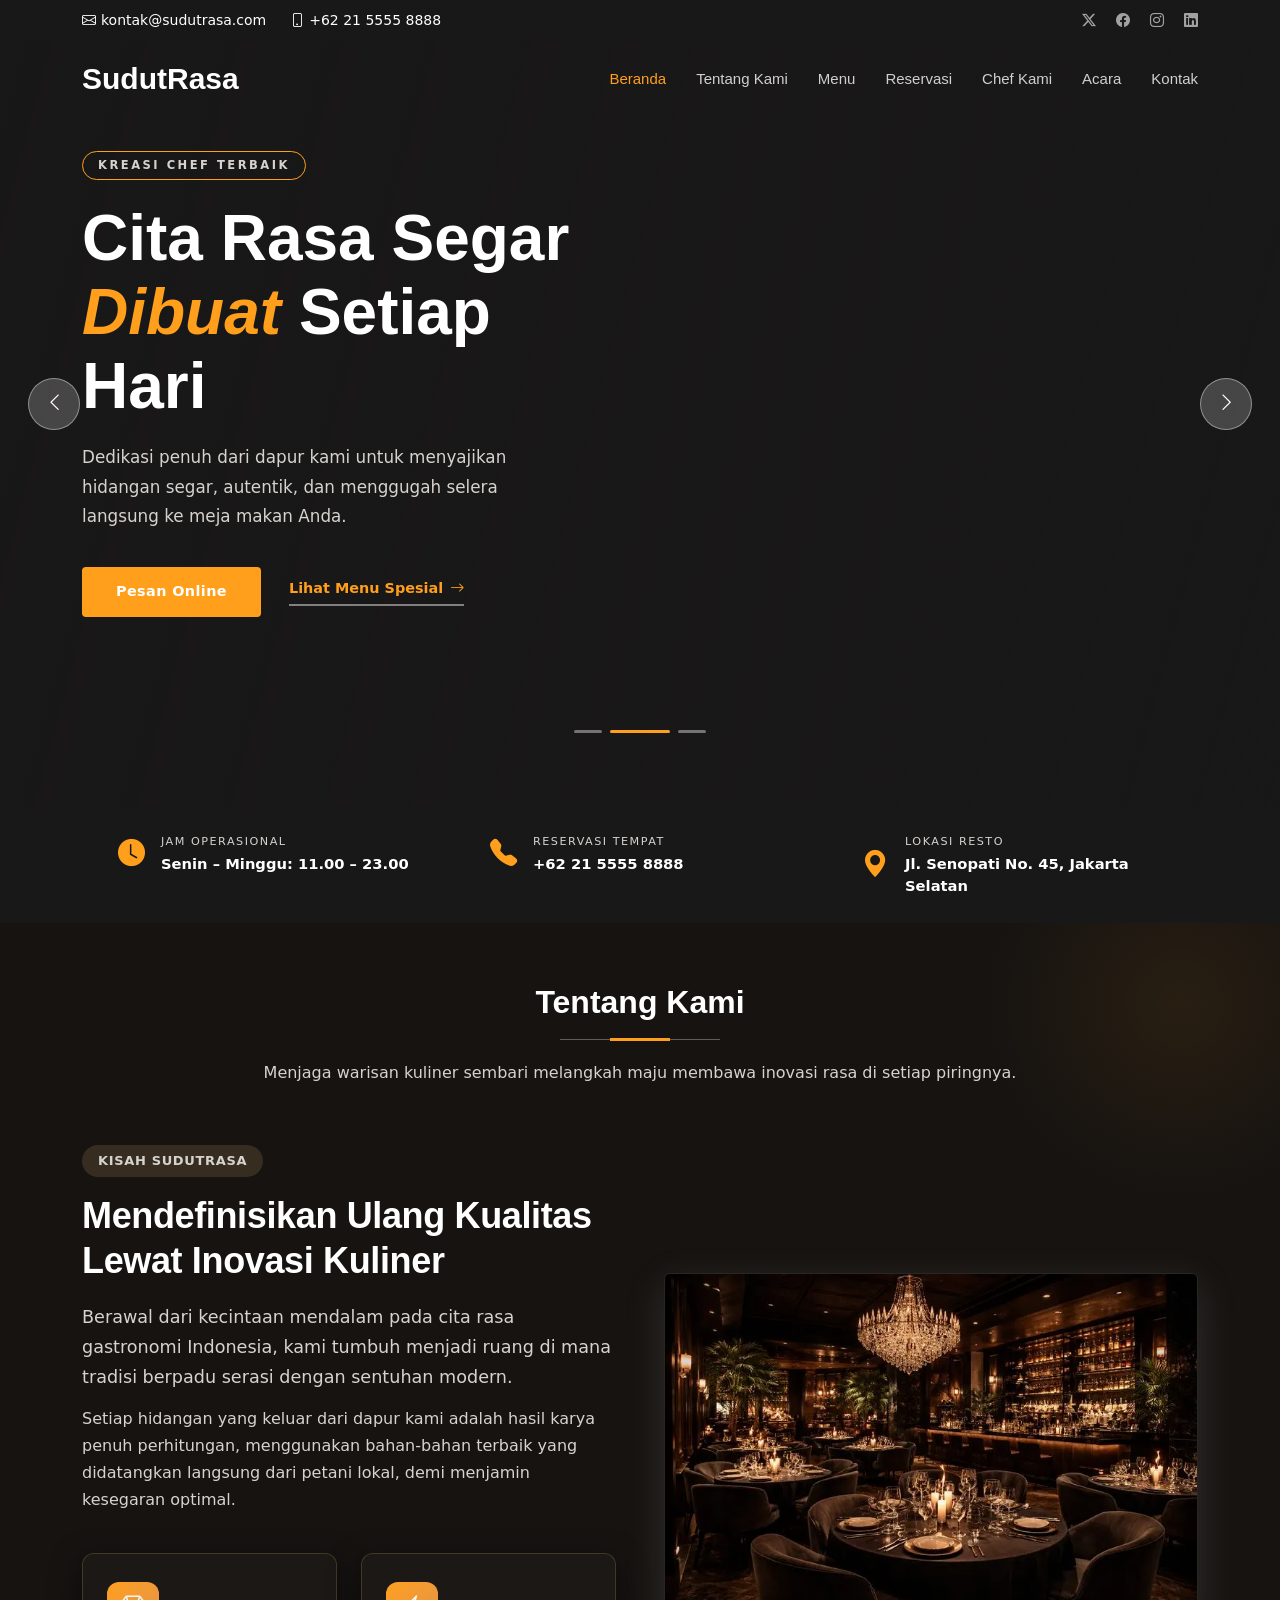
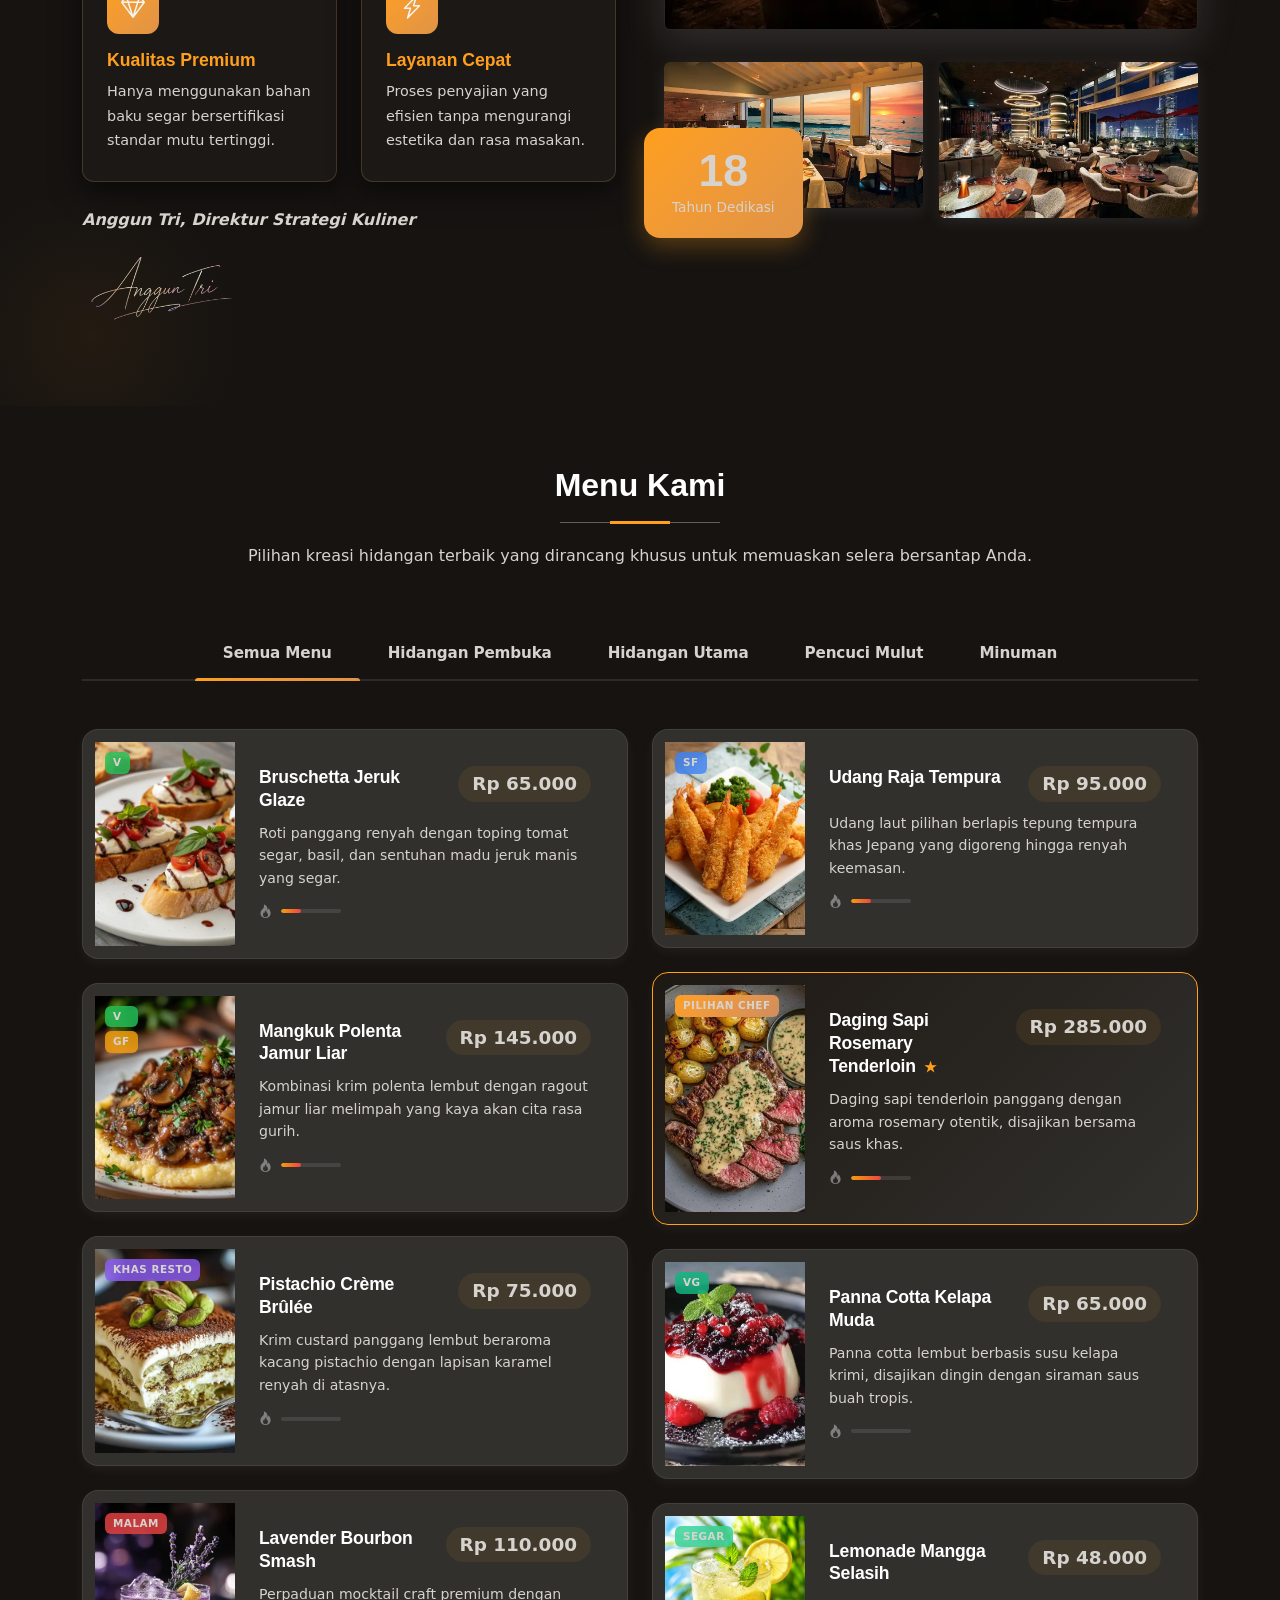
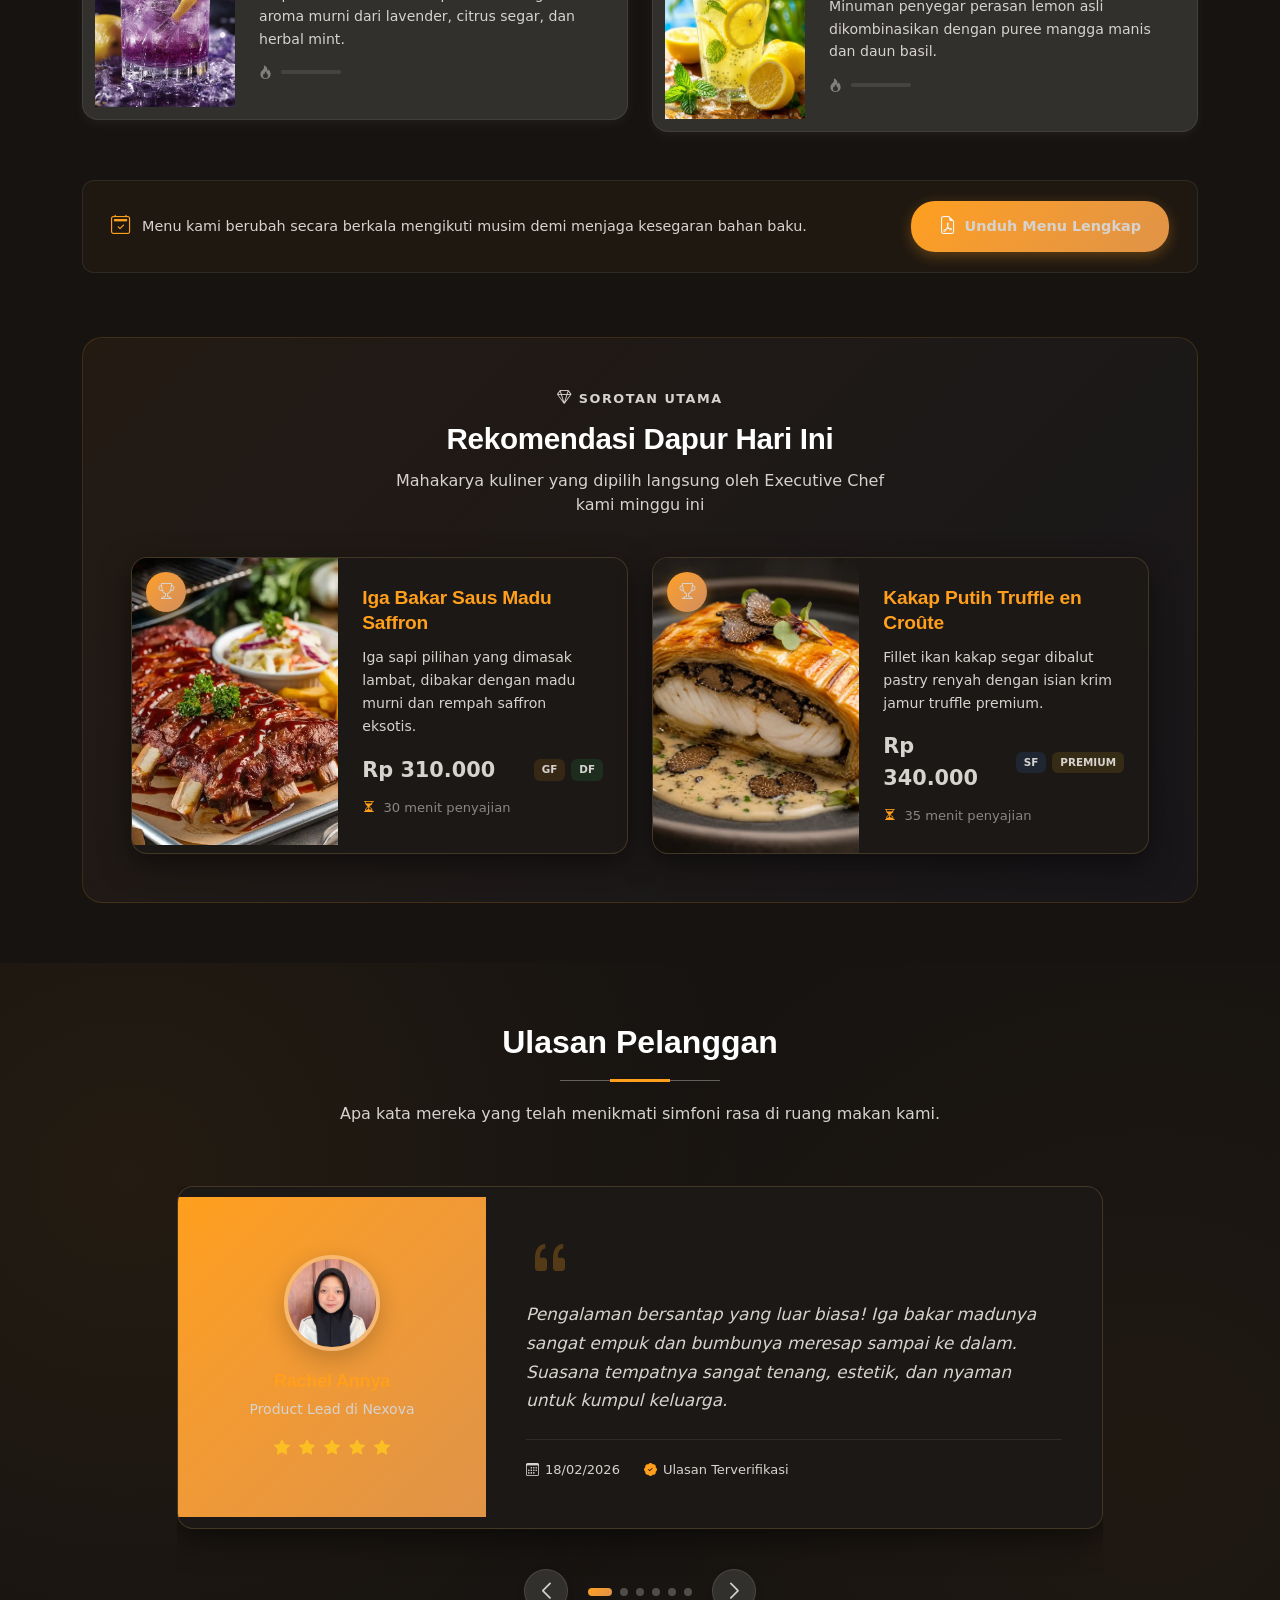
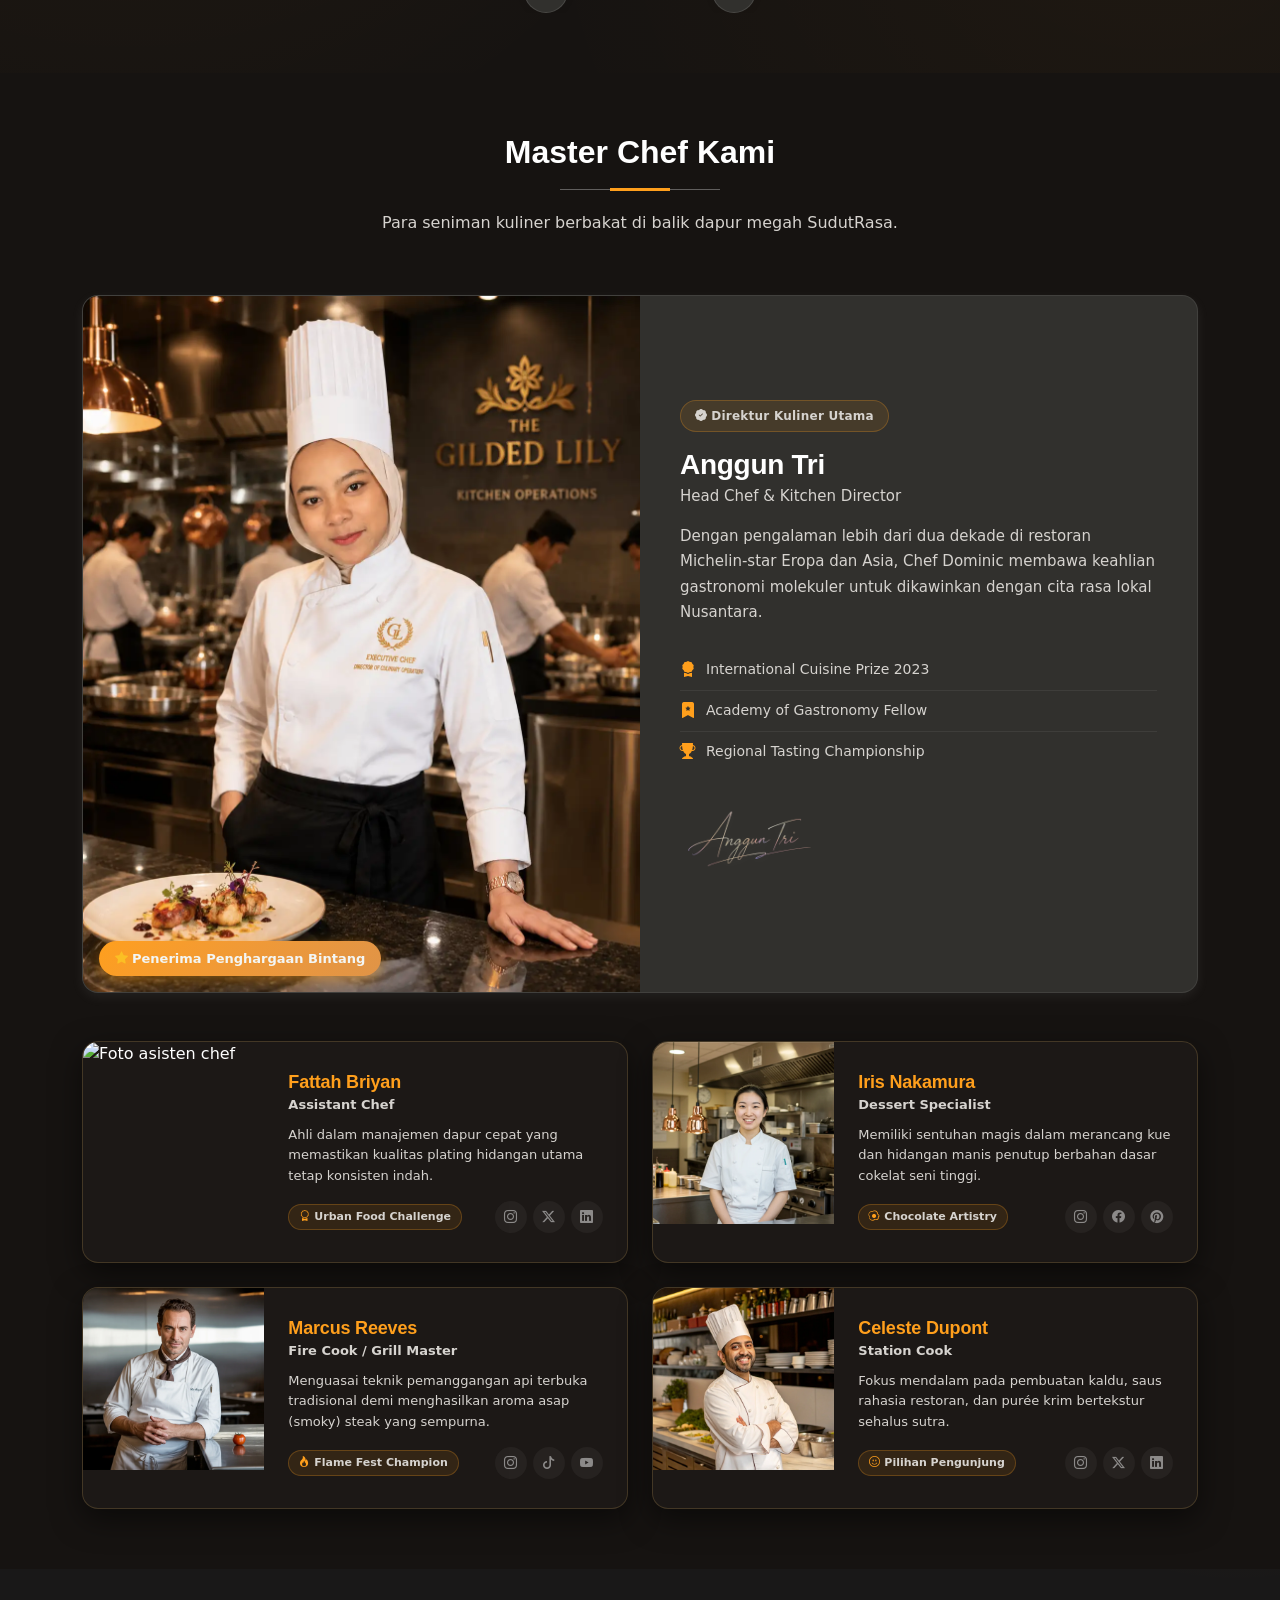
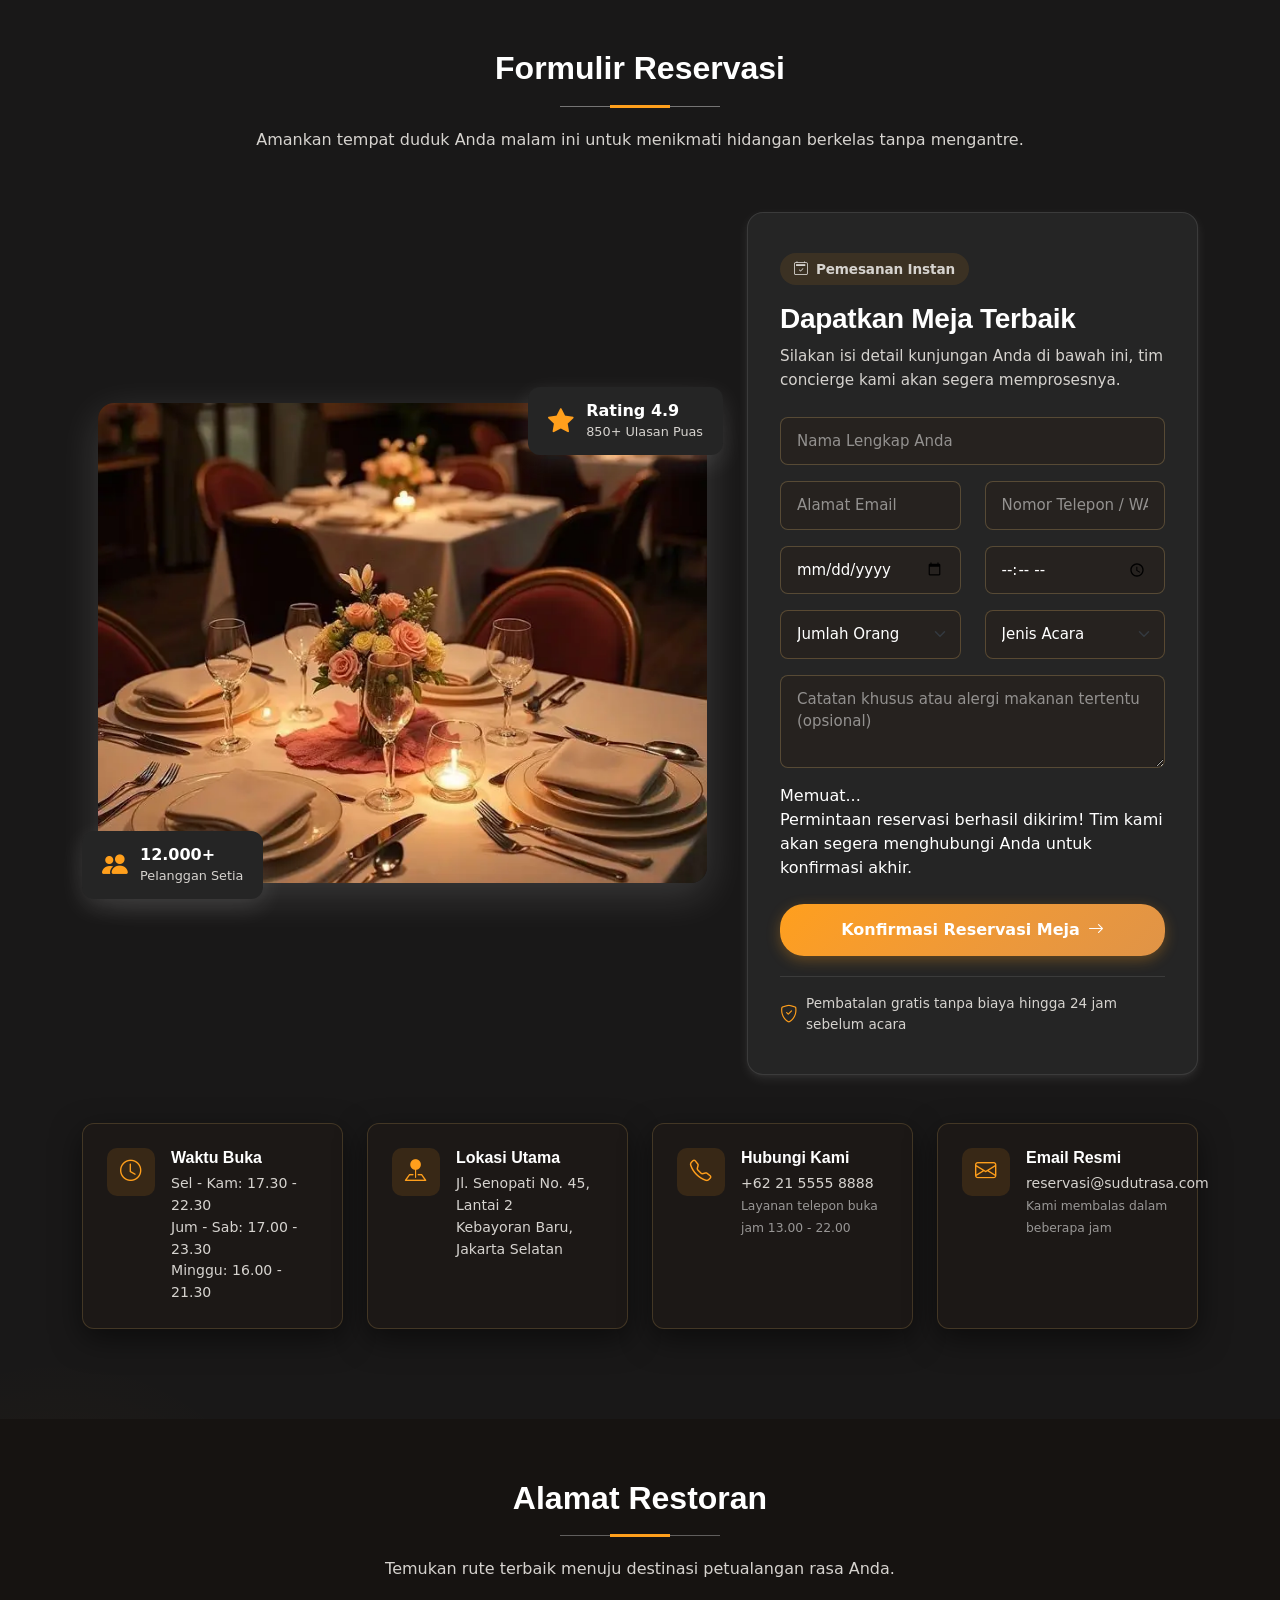
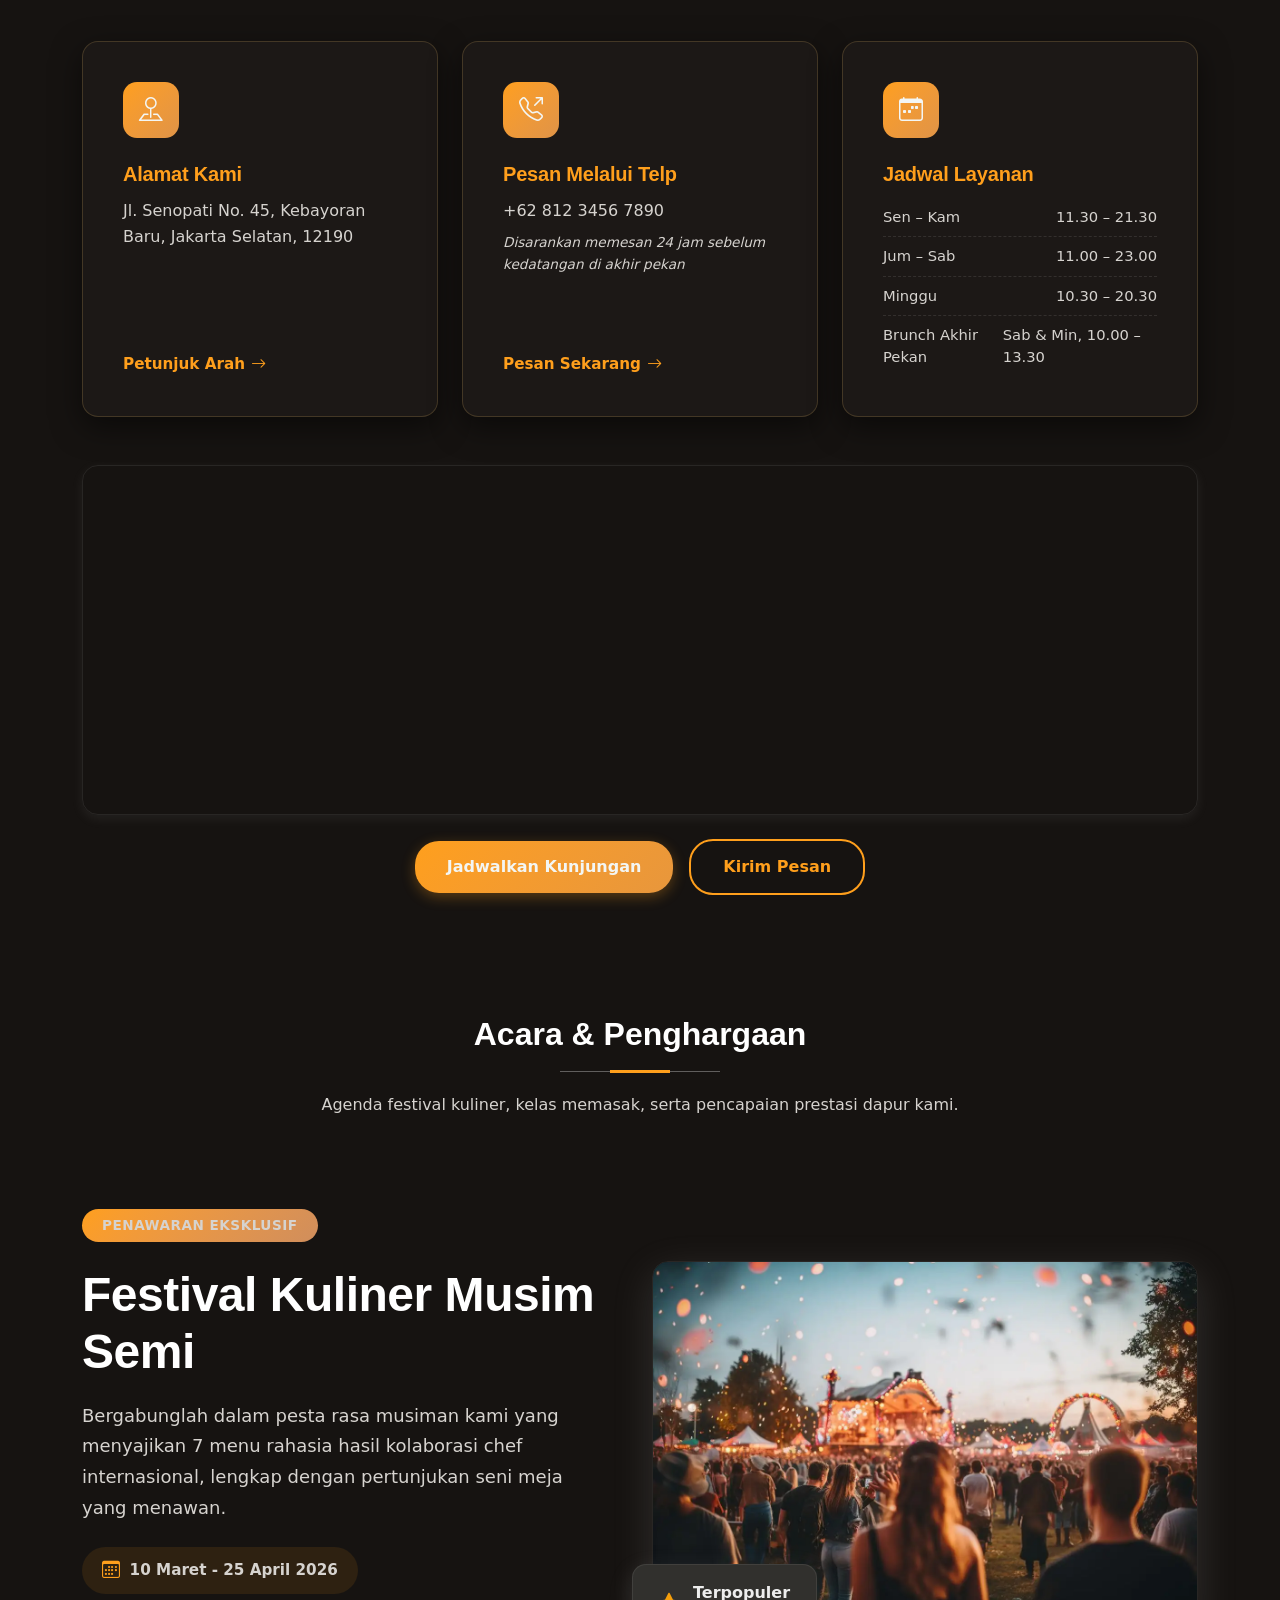
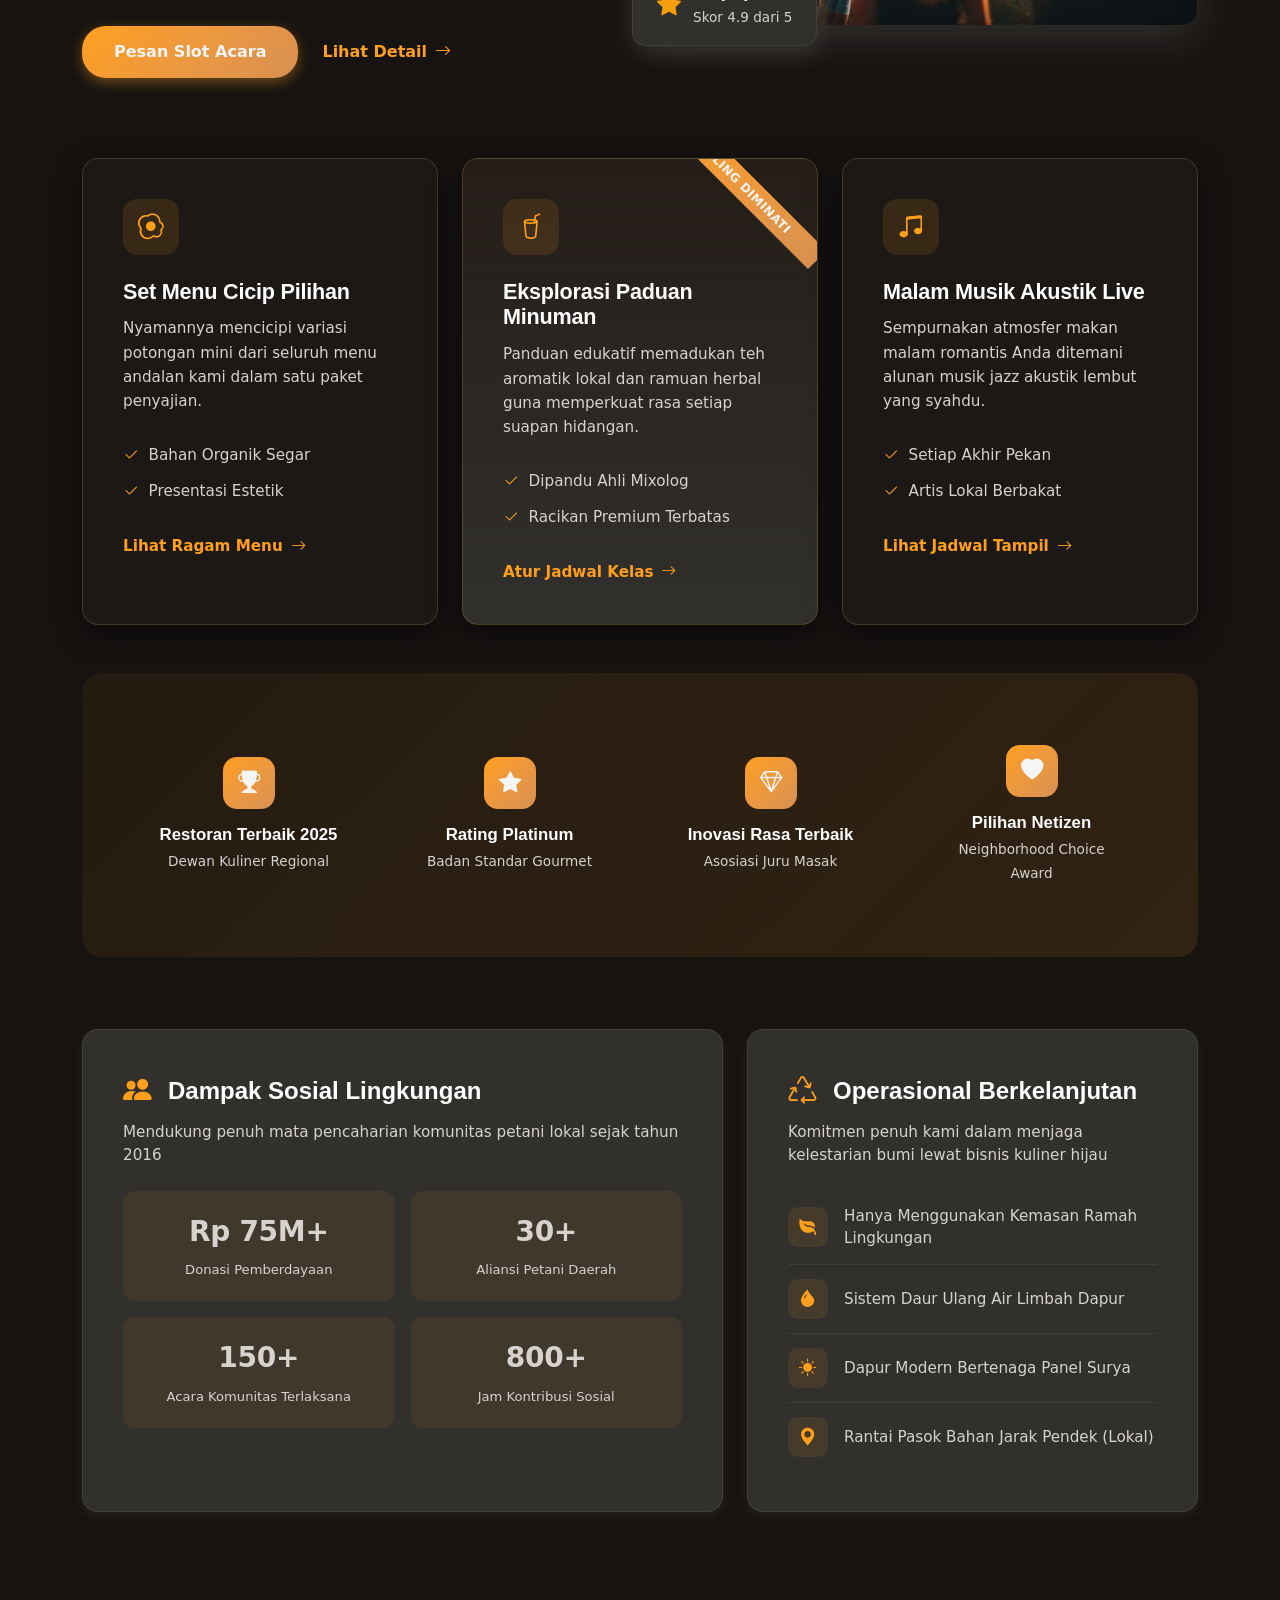
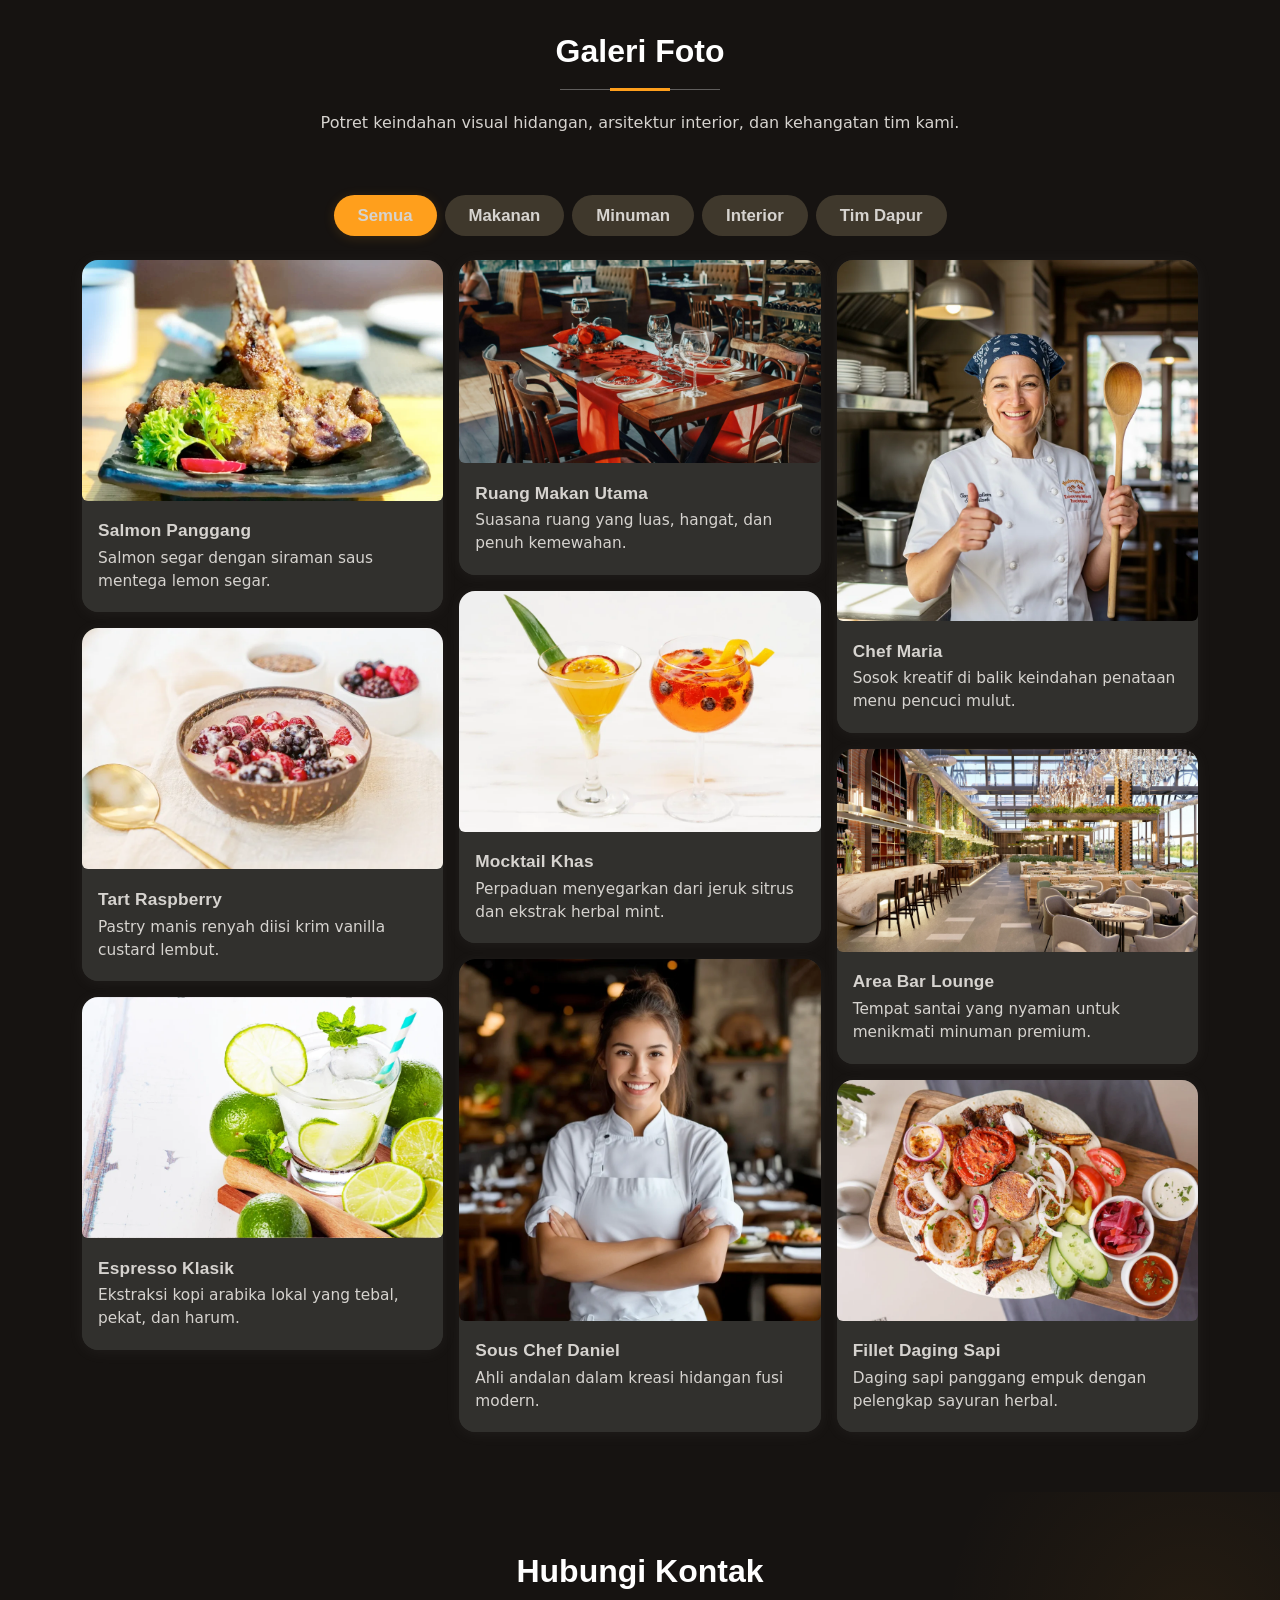
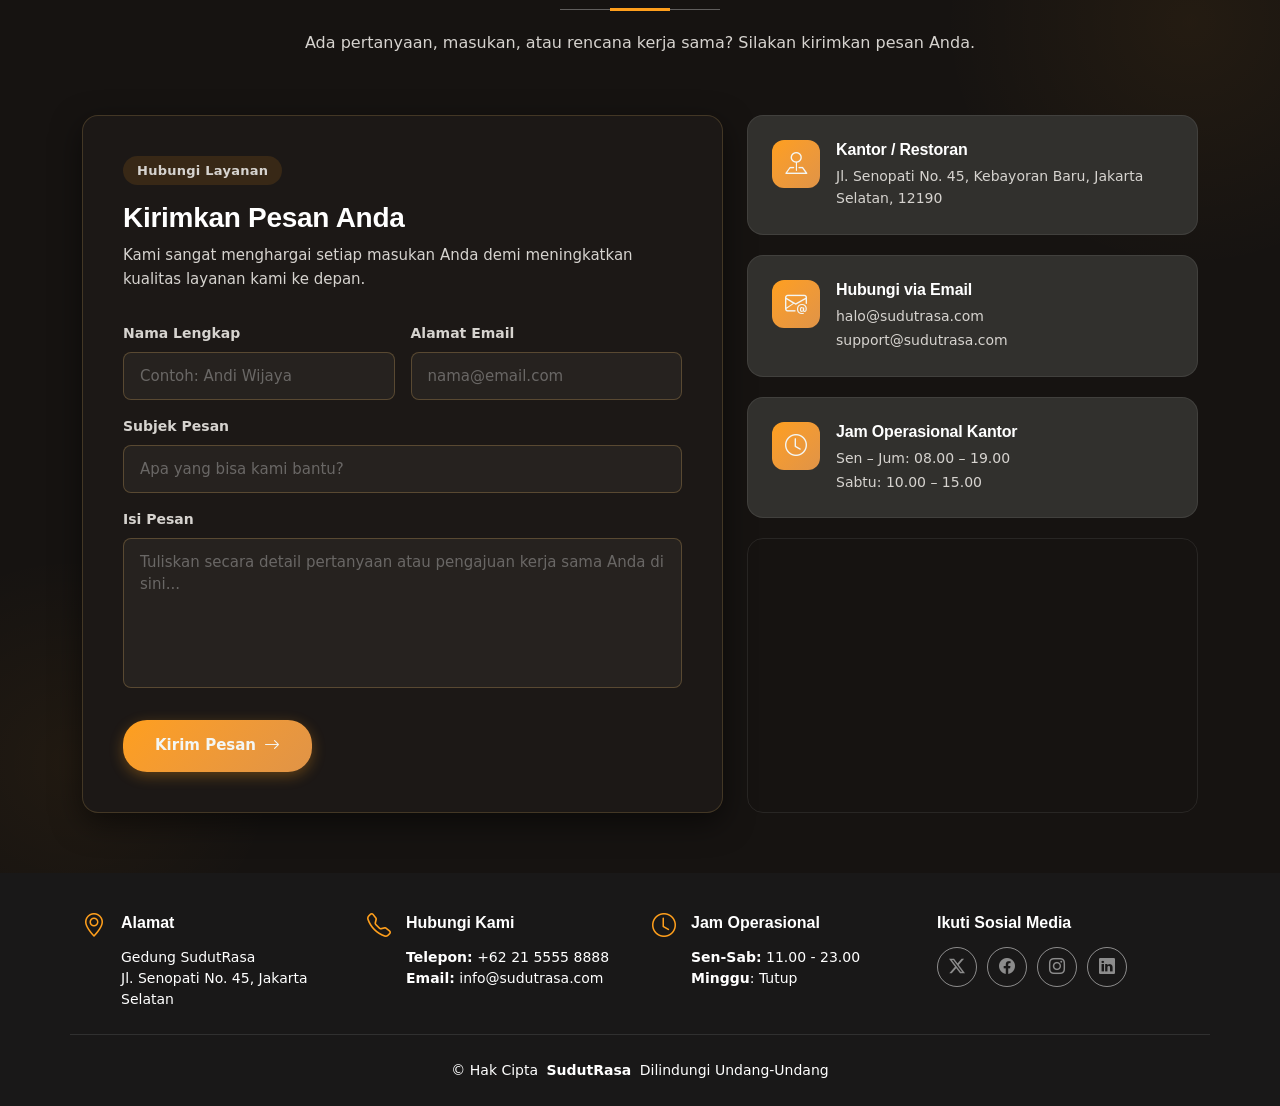
==== commit 44f5da27: "Add files via upload" ====
--- a/index.html
+++ b/index.html
@@ -8,7 +8,7 @@
   <meta name="description" content="Nikmati kelezatan kuliner autentik dengan cita rasa premium yang memanjakan lidah Anda.">
   <meta name="keywords" content="kuliner, restoran, hidangan nusantara, fine dining, makanan enak">
 
-  <link href="assets/img/favicon.png" rel="icon">
+  <link href="assets/img/favicon.webp" rel="icon">
   <link href="assets/img/apple-touch-icon.png" rel="apple-touch-icon">
 
   <link href="https://fonts.googleapis.com" rel="preconnect">
@@ -56,9 +56,9 @@
             <li><a href="about.html">Tentang Kami</a></li>
             <li><a href="menu.html">Menu</a></li>
             <li><a href="reservasi.html">Reservasi</a></li>
-            <li><a href="#chefs">Chef Kami</a></li>
-            <li><a href="#events">Acara</a></li>
-            <li><a href="#contact">Kontak</a></li>
+            <li><a href="chef.html">Chef Kami</a></li>
+            <li><a href="events.html">Acara</a></li>
+            <li><a href="kontak.html">Kontak</a></li>
           </ul>
           <i class="mobile-nav-toggle d-xl-none bi bi-list"></i>
         </nav>
@@ -125,8 +125,8 @@
                         <h1 data-aos="fade-up" data-aos-delay="200">Rayakan Momen<br><em>Tak Terlupakan</em></h1>
                         <p data-aos="fade-up" data-aos-delay="300">Wujudkan perayaan, pertemuan bisnis, atau makan malam romantis Anda dengan atmosfer mewah dan pelayanan prima yang eksklusif.</p>
                         <div class="hero-actions" data-aos="fade-up" data-aos-delay="400">
-                          <a href="#" class="btn-book">Rencanakan Acara</a>
-                          <a href="#" class="btn-menu">Pelajari Lebih Lanjut <i class="bi bi-arrow-right"></i></a>
+                          <a href="events.html" class="btn-book">Rencanakan Acara</a>
+                          <a href="menu.html" class="btn-menu">Pelajari Lebih Lanjut <i class="bi bi-arrow-right"></i></a>
                         </div>
                       </div>
                     </div>
@@ -231,7 +231,7 @@
                 </div></div>
 
               <div class="author-block mt-4" data-aos="fade-up" data-aos-delay="400">
-                <p class="author-name">Michael Torres, Direktur Strategi Kuliner</p>
+                <p class="author-name">Anggun Tri, Direktur Strategi Kuliner</p>
                 <img src="assets/img/misc/ttd.webp" alt="Tanda Tangan Penulis" class="img-fluid">
               </div>
             </div>
@@ -801,20 +801,20 @@
               <div class="row g-0 align-items-center">
                 <div class="col-4">
                   <div class="member-photo">
-                    <img src="assets/img/restaurant/chef-1.webp" alt="Foto asisten chef" class="img-fluid" loading="lazy">
+                    <img src="assets/img/person/chef ukik.webp" alt="Foto asisten chef" class="img-fluid" loading="lazy">
                   </div>
                 </div>
                 <div class="col-8">
                   <div class="member-info">
-                    <h4 class="member-name">Elise Brennan</h4>
+                    <h4 class="member-name">Fattah Briyan</h4>
                     <p class="member-role">Assistant Chef</p>
                     <p class="member-desc">Ahli dalam manajemen dapur cepat yang memastikan kualitas plating hidangan utama tetap konsisten indah.</p>
                     <div class="member-footer">
                       <span class="skill-tag"><i class="bi bi-award me-1"></i> Urban Food Challenge</span>
                       <ul class="social-links list-unstyled m-0">
-                        <li><a href="#" aria-label="Instagram"><i class="bi bi-instagram"></i></a></li>
-                        <li><a href="#" aria-label="Twitter"><i class="bi bi-twitter-x"></i></a></li>
-                        <li><a href="#" aria-label="LinkedIn"><i class="bi bi-linkedin"></i></a></li>
+                        <li><a href="https://instagram.com" aria-label="Instagram"><i class="bi bi-instagram"></i></a></li>
+                        <li><a href="https://twitter.com" aria-label="Twitter"><i class="bi bi-twitter-x"></i></a></li>
+                        <li><a href="https://linkedin.com" aria-label="LinkedIn"><i class="bi bi-linkedin"></i></a></li>
                       </ul>
                     </div>
                   </div>
@@ -937,7 +937,7 @@
                 <p>Silakan isi detail kunjungan Anda di bawah ini, tim concierge kami akan segera memprosesnya.</p>
               </div>
 
-              <form onsubmit="kirimKeWhatsApp(event)" role="form" class="php-email-form">
+              <form onsubmit="kirimKeWhatsApp(event)" role="form">
                 <div class="row gy-3">
                   <div class="col-12">
                     <input type="text" name="name" class="form-control" placeholder="Nama Lengkap Anda" required="" autocomplete="name">
--- a/assets/css/main.css
+++ b/assets/css/main.css
@@ -0,0 +1,4896 @@
+/**
+* Template Name: Flavora
+* Template URL: https://bootstrapmade.com/flavora-bootstrap-restaurant-template/
+* Updated: Mar 22 2026 with Bootstrap v5.3.8
+* Author: BootstrapMade.com
+* License: https://bootstrapmade.com/license/
+*/
+
+@charset "UTF-8";
+
+/*--------------------------------------------------------------
+# Font & Color Variables
+# Help: https://bootstrapmade.com/color-system/
+--------------------------------------------------------------*/
+/* Fonts */
+:root {
+  --default-font: "Roboto",  system-ui, -apple-system, "Segoe UI", Roboto, "Helvetica Neue", Arial, "Noto Sans", "Liberation Sans", sans-serif, "Apple Color Emoji", "Segoe UI Emoji", "Segoe UI Symbol", "Noto Color Emoji";
+  --heading-font: "Marcellus",  sans-serif;
+  --nav-font: "Poppins",  sans-serif;
+}
+
+/* Global Colors - The following color variables are used throughout the website. Updating them here will change the color scheme of the entire website */
+:root { 
+  --background-color: #202020; /* Background color for the entire website, including individual sections */
+  --default-color: #d0d0d0; /* Default color used for the majority of the text content across the entire website */
+  --heading-color: #ededed; /* Color for headings, subheadings and title throughout the website */
+  --accent-color: #ff9f1c; /* Accent color that represents your brand on the website. It's used for buttons, links, and other elements that need to stand out */
+  --surface-color: #31302d; /* The surface color is used as a background of boxed elements within sections, such as cards, icon boxes, or other elements that require a visual separation from the global background. */
+  --contrast-color: #f3f6f4; /* Contrast color for text, ensuring readability against backgrounds of accent, heading, or default colors. */
+}
+
+/* Nav Menu Colors - The following color variables are used specifically for the navigation menu. They are separate from the global colors to allow for more customization options */
+:root {
+  --nav-color: #d0d0d0;  /* The default color of the main navmenu links */
+  --nav-hover-color: #ff9f1c; /* Applied to main navmenu links when they are hovered over or active */
+  --nav-mobile-background-color: #393939; /* Used as the background color for mobile navigation menu */
+  --nav-dropdown-background-color: #393939; /* Used as the background color for dropdown items that appear when hovering over primary navigation items */
+  --nav-dropdown-color: #d0d0d0; /* Used for navigation links of the dropdown items in the navigation menu. */
+  --nav-dropdown-hover-color: #ff9f1c; /* Similar to --nav-hover-color, this color is applied to dropdown navigation links when they are hovered over. */
+}
+
+/* Color Presets - These classes override global colors when applied to any section or element, providing reuse of the sam color scheme. */
+
+.light-background {
+  --background-color: #202020;
+  --surface-color: #454444;
+}
+
+.dark-background {
+  --background-color: #191818;
+  --default-color: #ffffff;
+  --heading-color: #ffffff;
+  --surface-color: #252525;
+  --contrast-color: #ffffff;
+}
+
+/* Smooth scroll */
+:root {
+  scroll-behavior: smooth;
+}
+
+/*--------------------------------------------------------------
+# General Styling & Shared Classes
+--------------------------------------------------------------*/
+body {
+  color: var(--default-color);
+  background-color: var(--background-color);
+}
+
+a {
+  color: var(--accent-color);
+  text-decoration: none;
+  transition: 0.3s;
+}
+
+a:hover {
+  color: color-mix(in srgb, var(--accent-color), transparent 25%);
+  text-decoration: none;
+}
+
+h1,
+h2,
+h3,
+h4,
+h5,
+h6 {
+  color: var(--heading-color);
+  font-family: var(--heading-font);
+}
+
+/* PHP Email Form Messages
+------------------------------*/
+.php-email-form .error-message {
+  display: none;
+  background: #df1529;
+  color: #ffffff;
+  text-align: left;
+  padding: 15px;
+  margin-bottom: 24px;
+  font-weight: 600;
+}
+
+.php-email-form .sent-message {
+  display: none;
+  color: #ffffff;
+  background: #059652;
+  text-align: center;
+  padding: 15px;
+  margin-bottom: 24px;
+  font-weight: 600;
+}
+
+.php-email-form .loading {
+  display: none;
+  background: var(--surface-color);
+  text-align: center;
+  padding: 15px;
+  margin-bottom: 24px;
+}
+
+.php-email-form .loading:before {
+  content: "";
+  display: inline-block;
+  border-radius: 50%;
+  width: 24px;
+  height: 24px;
+  margin: 0 10px -6px 0;
+  border: 3px solid var(--accent-color);
+  border-top-color: var(--surface-color);
+  animation: php-email-form-loading 1s linear infinite;
+}
+
+@keyframes php-email-form-loading {
+  0% {
+    transform: rotate(0deg);
+  }
+
+  100% {
+    transform: rotate(360deg);
+  }
+}
+
+/*--------------------------------------------------------------
+# Global Header
+--------------------------------------------------------------*/
+.header {
+  --background-color: rgba(0, 0, 0, 0);
+  --heading-color: #ffffff;
+  color: var(--default-color);
+  transition: all 0.5s;
+  z-index: 997;
+  background-color: var(--background-color);
+}
+
+.header .topbar {
+  background-color: var(--background-color);
+  height: 40px;
+  padding: 0;
+  font-size: 14px;
+  transition: all 0.5s;
+}
+
+.header .topbar .contact-info i {
+  font-style: normal;
+  color: var(--contrast-color);
+}
+
+.header .topbar .contact-info i a,
+.header .topbar .contact-info i span {
+  padding-left: 5px;
+  color: var(--contrast-color);
+}
+
+@media (max-width: 575px) {
+
+  .header .topbar .contact-info i a,
+  .header .topbar .contact-info i span {
+    font-size: 13px;
+  }
+}
+
+.header .topbar .contact-info i a {
+  line-height: 0;
+  transition: 0.3s;
+}
+
+.header .topbar .contact-info i a:hover {
+  color: var(--contrast-color);
+  text-decoration: underline;
+}
+
+.header .topbar .social-links a {
+  color: color-mix(in srgb, var(--contrast-color), transparent 40%);
+  line-height: 0;
+  transition: 0.3s;
+  margin-left: 20px;
+}
+
+.header .topbar .social-links a:hover {
+  color: var(--contrast-color);
+}
+
+.header .branding {
+  min-height: 60px;
+  padding: 10px 0;
+}
+
+.header .logo {
+  line-height: 1;
+}
+
+.header .logo img {
+  max-height: 36px;
+  margin-right: 8px;
+}
+
+.header .logo h1 {
+  font-size: 30px;
+  margin: 0;
+  font-weight: 700;
+  color: var(--heading-color);
+}
+
+.scrolled .header {
+  box-shadow: 0px 0 18px rgba(0, 0, 0, 0.1);
+}
+
+.scrolled .header .topbar {
+  height: 0;
+  visibility: hidden;
+  overflow: hidden;
+}
+
+/* Global Header on Scroll
+------------------------------*/
+.scrolled .header {
+  --background-color: rgba(0, 0, 0, 0.9);
+}
+
+/*--------------------------------------------------------------
+# Navigation Menu
+--------------------------------------------------------------*/
+/* Navmenu - Desktop */
+@media (min-width: 1200px) {
+  .navmenu {
+    padding: 0;
+  }
+
+  .navmenu ul {
+    margin: 0;
+    padding: 0;
+    display: flex;
+    list-style: none;
+    align-items: center;
+  }
+
+  .navmenu li {
+    position: relative;
+  }
+
+  .navmenu a,
+  .navmenu a:focus {
+    color: var(--nav-color);
+    padding: 18px 15px;
+    font-size: 15px;
+    font-family: var(--nav-font);
+    font-weight: 400;
+    display: flex;
+    align-items: center;
+    justify-content: space-between;
+    white-space: nowrap;
+    transition: 0.3s;
+  }
+
+  .navmenu a i,
+  .navmenu a:focus i {
+    font-size: 12px;
+    line-height: 0;
+    margin-left: 5px;
+    transition: 0.3s;
+  }
+
+  .navmenu li:last-child a {
+    padding-right: 0;
+  }
+
+  .navmenu li:hover>a,
+  .navmenu .active,
+  .navmenu .active:focus {
+    color: var(--nav-hover-color);
+  }
+
+  .navmenu .dropdown ul {
+    margin: 0;
+    padding: 10px 0;
+    background: var(--nav-dropdown-background-color);
+    display: block;
+    position: absolute;
+    visibility: hidden;
+    left: 14px;
+    top: 130%;
+    opacity: 0;
+    transition: 0.3s;
+    border-radius: 4px;
+    z-index: 99;
+    box-shadow: 0px 0px 30px rgba(0, 0, 0, 0.1);
+  }
+
+  .navmenu .dropdown ul li {
+    min-width: 200px;
+  }
+
+  .navmenu .dropdown ul a {
+    padding: 10px 20px;
+    font-size: 15px;
+    text-transform: none;
+    color: var(--nav-dropdown-color);
+  }
+
+  .navmenu .dropdown ul a i {
+    font-size: 12px;
+  }
+
+  .navmenu .dropdown ul a:hover,
+  .navmenu .dropdown ul .active:hover,
+  .navmenu .dropdown ul li:hover>a {
+    color: var(--nav-dropdown-hover-color);
+  }
+
+  .navmenu .dropdown:hover>ul {
+    opacity: 1;
+    top: 100%;
+    visibility: visible;
+  }
+
+  .navmenu .dropdown .dropdown ul {
+    top: 0;
+    left: -90%;
+    visibility: hidden;
+  }
+
+  .navmenu .dropdown .dropdown:hover>ul {
+    opacity: 1;
+    top: 0;
+    left: -100%;
+    visibility: visible;
+  }
+}
+
+/* Navmenu - Mobile */
+@media (max-width: 1199px) {
+  .mobile-nav-toggle {
+    color: var(--nav-color);
+    font-size: 28px;
+    line-height: 0;
+    margin-right: 10px;
+    cursor: pointer;
+    transition: color 0.3s;
+  }
+
+  .navmenu {
+    padding: 0;
+    z-index: 9997;
+  }
+
+  .navmenu ul {
+    display: none;
+    list-style: none;
+    position: absolute;
+    inset: 60px 20px 20px 20px;
+    padding: 10px 0;
+    margin: 0;
+    border-radius: 6px;
+    background-color: var(--nav-mobile-background-color);
+    overflow-y: auto;
+    transition: 0.3s;
+    z-index: 9998;
+    box-shadow: 0px 0px 30px rgba(0, 0, 0, 0.1);
+  }
+
+  .navmenu a,
+  .navmenu a:focus {
+    color: var(--nav-dropdown-color);
+    padding: 10px 20px;
+    font-family: var(--nav-font);
+    font-size: 17px;
+    font-weight: 500;
+    display: flex;
+    align-items: center;
+    justify-content: space-between;
+    white-space: nowrap;
+    transition: 0.3s;
+  }
+
+  .navmenu a i,
+  .navmenu a:focus i {
+    font-size: 12px;
+    line-height: 0;
+    margin-left: 5px;
+    width: 30px;
+    height: 30px;
+    display: flex;
+    align-items: center;
+    justify-content: center;
+    border-radius: 50%;
+    transition: 0.3s;
+    background-color: color-mix(in srgb, var(--accent-color), transparent 90%);
+  }
+
+  .navmenu a i:hover,
+  .navmenu a:focus i:hover {
+    background-color: var(--accent-color);
+    color: var(--contrast-color);
+  }
+
+  .navmenu a:hover,
+  .navmenu .active,
+  .navmenu .active:focus {
+    color: var(--nav-dropdown-hover-color);
+  }
+
+  .navmenu .active i,
+  .navmenu .active:focus i {
+    background-color: var(--accent-color);
+    color: var(--contrast-color);
+    transform: rotate(180deg);
+  }
+
+  .navmenu .dropdown ul {
+    position: static;
+    display: none;
+    z-index: 99;
+    padding: 10px 0;
+    margin: 10px 20px;
+    background-color: var(--nav-dropdown-background-color);
+    border: 1px solid color-mix(in srgb, var(--default-color), transparent 90%);
+    box-shadow: none;
+    transition: all 0.5s ease-in-out;
+  }
+
+  .navmenu .dropdown ul ul {
+    background-color: rgba(33, 37, 41, 0.1);
+  }
+
+  .navmenu .dropdown>.dropdown-active {
+    display: block;
+    background-color: rgba(33, 37, 41, 0.03);
+  }
+
+  .mobile-nav-active {
+    overflow: hidden;
+  }
+
+  .mobile-nav-active .mobile-nav-toggle {
+    color: #fff;
+    position: absolute;
+    font-size: 32px;
+    top: 15px;
+    right: 15px;
+    margin-right: 0;
+    z-index: 9999;
+  }
+
+  .mobile-nav-active .navmenu {
+    position: fixed;
+    overflow: hidden;
+    inset: 0;
+    background: rgba(33, 37, 41, 0.8);
+    transition: 0.3s;
+  }
+
+  .mobile-nav-active .navmenu>ul {
+    display: block;
+  }
+}
+
+/*--------------------------------------------------------------
+# Global Footer
+--------------------------------------------------------------*/
+.footer {
+  color: var(--default-color);
+  background-color: var(--background-color);
+  font-size: 14px;
+  padding: 40px 0 0 0;
+  position: relative;
+}
+
+.footer .icon {
+  color: var(--accent-color);
+  margin-right: 15px;
+  font-size: 24px;
+  line-height: 0;
+}
+
+.footer h4 {
+  font-size: 16px;
+  font-weight: 700;
+  margin-bottom: 15px;
+}
+
+.footer .address p {
+  margin-bottom: 0px;
+}
+
+.footer .social-links a {
+  display: flex;
+  align-items: center;
+  justify-content: center;
+  width: 40px;
+  height: 40px;
+  border-radius: 50%;
+  border: 1px solid color-mix(in srgb, var(--default-color), transparent 50%);
+  font-size: 16px;
+  color: color-mix(in srgb, var(--default-color), transparent 50%);
+  margin-right: 10px;
+  transition: 0.3s;
+}
+
+.footer .social-links a:hover {
+  color: var(--accent-color);
+  border-color: var(--accent-color);
+}
+
+.footer .copyright {
+  padding: 25px 0;
+  border-top: 1px solid color-mix(in srgb, var(--default-color), transparent 90%);
+}
+
+.footer .copyright p {
+  margin-bottom: 0;
+}
+
+.footer .credits {
+  margin-top: 5px;
+  font-size: 13px;
+}
+
+/*--------------------------------------------------------------
+# Preloader
+--------------------------------------------------------------*/
+#preloader {
+  position: fixed;
+  inset: 0;
+  z-index: 999999;
+  overflow: hidden;
+  background: var(--background-color);
+  transition: all 0.6s ease-out;
+}
+
+#preloader:before {
+  content: "";
+  position: fixed;
+  top: calc(50% - 30px);
+  left: calc(50% - 30px);
+  border: 6px solid #ffffff;
+  border-color: var(--accent-color) transparent var(--accent-color) transparent;
+  border-radius: 50%;
+  width: 60px;
+  height: 60px;
+  animation: animate-preloader 1.5s linear infinite;
+}
+
+@keyframes animate-preloader {
+  0% {
+    transform: rotate(0deg);
+  }
+
+  100% {
+    transform: rotate(360deg);
+  }
+}
+
+/*--------------------------------------------------------------
+# Scroll Top Button
+--------------------------------------------------------------*/
+.scroll-top {
+  position: fixed;
+  visibility: hidden;
+  opacity: 0;
+  right: 15px;
+  bottom: -15px;
+  z-index: 99999;
+  background-color: var(--accent-color);
+  width: 44px;
+  height: 44px;
+  border-radius: 50px;
+  transition: all 0.4s;
+}
+
+.scroll-top i {
+  font-size: 24px;
+  color: var(--contrast-color);
+  line-height: 0;
+}
+
+.scroll-top:hover {
+  background-color: color-mix(in srgb, var(--accent-color), transparent 20%);
+  color: var(--contrast-color);
+}
+
+.scroll-top.active {
+  visibility: visible;
+  opacity: 1;
+  bottom: 15px;
+}
+
+/*--------------------------------------------------------------
+# Disable aos animation delay on mobile devices
+--------------------------------------------------------------*/
+@media screen and (max-width: 768px) {
+  [data-aos-delay] {
+    transition-delay: 0 !important;
+  }
+}
+
+/*--------------------------------------------------------------
+# Global Page Titles & Breadcrumbs
+--------------------------------------------------------------*/
+.page-title {
+  color: var(--default-color);
+  background-color: var(--background-color);
+  background-size: cover;
+  background-position: center;
+  background-repeat: no-repeat;
+  padding: 160px 0 80px 0;
+  text-align: center;
+  position: relative;
+}
+
+.page-title:before {
+  content: "";
+  background-color: color-mix(in srgb, var(--background-color), transparent 50%);
+  position: absolute;
+  inset: 0;
+}
+
+.page-title h1 {
+  font-size: 42px;
+  font-weight: 700;
+  margin-bottom: 10px;
+}
+
+.page-title .breadcrumbs ol {
+  display: flex;
+  flex-wrap: wrap;
+  list-style: none;
+  justify-content: center;
+  padding: 0;
+  margin: 0;
+  font-size: 16px;
+  font-weight: 400;
+}
+
+.page-title .breadcrumbs ol li+li {
+  padding-left: 10px;
+}
+
+.page-title .breadcrumbs ol li+li::before {
+  content: "/";
+  display: inline-block;
+  padding-right: 10px;
+  color: color-mix(in srgb, var(--default-color), transparent 50%);
+}
+
+/*--------------------------------------------------------------
+# Global Sections
+--------------------------------------------------------------*/
+section,
+.section {
+  color: var(--default-color);
+  background-color: var(--background-color);
+  padding: 60px 0;
+  scroll-margin-top: 78px;
+  overflow: clip;
+  position: relative;
+}
+
+@media (max-width: 1199px) {
+
+  section,
+  .section {
+    scroll-margin-top: 60px;
+  }
+}
+
+/*--------------------------------------------------------------
+# Global Section Titles
+--------------------------------------------------------------*/
+.section-title {
+  text-align: center;
+  padding-bottom: 60px;
+  position: relative;
+}
+
+.section-title h2 {
+  font-size: 32px;
+  font-weight: 700;
+  margin-bottom: 20px;
+  padding-bottom: 20px;
+  position: relative;
+}
+
+.section-title h2:before {
+  content: "";
+  position: absolute;
+  display: block;
+  width: 160px;
+  height: 1px;
+  background: color-mix(in srgb, var(--default-color), transparent 60%);
+  left: 0;
+  right: 0;
+  bottom: 1px;
+  margin: auto;
+}
+
+.section-title h2::after {
+  content: "";
+  position: absolute;
+  display: block;
+  width: 60px;
+  height: 3px;
+  background: var(--accent-color);
+  left: 0;
+  right: 0;
+  bottom: 0;
+  margin: auto;
+}
+
+.section-title p {
+  margin-bottom: 0;
+}
+
+/*--------------------------------------------------------------
+# Hero Section
+--------------------------------------------------------------*/
+.hero {
+  padding: 0;
+}
+
+.hero .hero-carousel {
+  position: relative;
+  overflow: hidden;
+}
+
+.hero .hero-slide {
+  min-height: calc(100vh - 92px);
+  background-size: cover;
+  background-position: center;
+  display: flex;
+  align-items: center;
+  padding: 120px 0 160px;
+  position: relative;
+}
+
+.hero .hero-slide::before {
+  content: "";
+  position: absolute;
+  inset: 0;
+  background: linear-gradient(105deg, color-mix(in srgb, var(--background-color), transparent 5%) 0%, color-mix(in srgb, var(--background-color), transparent 30%) 40%, color-mix(in srgb, var(--background-color), transparent 75%) 95%, transparent 100%);
+}
+
+.hero .hero-content {
+  position: relative;
+  z-index: 2;
+}
+
+.hero .hero-content .hero-tag {
+  display: inline-block;
+  font-size: 0.72rem;
+  font-weight: 600;
+  letter-spacing: 2.5px;
+  text-transform: uppercase;
+  color: var(--accent-color);
+  border: 1px solid var(--accent-color);
+  padding: 5px 15px;
+  border-radius: 20px;
+  margin-bottom: 22px;
+}
+
+.hero .hero-content h1 {
+  font-size: clamp(2.4rem, 5vw, 4rem);
+  font-weight: 700;
+  line-height: 1.15;
+  margin-bottom: 20px;
+}
+
+.hero .hero-content h1 em {
+  font-style: italic;
+  color: var(--accent-color);
+}
+
+.hero .hero-content p {
+  font-size: 1.05rem;
+  max-width: 460px;
+  margin-bottom: 36px;
+  line-height: 1.75;
+}
+
+.hero .hero-content .hero-actions {
+  display: flex;
+  gap: 28px;
+  flex-wrap: wrap;
+  align-items: center;
+}
+
+.hero .hero-content .hero-actions .btn-book {
+  display: inline-block;
+  background-color: var(--accent-color);
+  color: var(--contrast-color);
+  padding: 14px 34px;
+  border-radius: 4px;
+  font-weight: 600;
+  font-size: 0.9rem;
+  letter-spacing: 0.4px;
+  transition: background-color 0.3s ease, transform 0.3s ease;
+}
+
+.hero .hero-content .hero-actions .btn-book:hover {
+  background-color: color-mix(in srgb, var(--accent-color), transparent 20%);
+  color: var(--contrast-color);
+  transform: translateY(-2px);
+}
+
+.hero .hero-content .hero-actions .btn-menu {
+  display: inline-flex;
+  align-items: center;
+  gap: 7px;
+  font-weight: 600;
+  font-size: 0.9rem;
+  padding-bottom: 4px;
+  border-bottom: 2px solid color-mix(in srgb, var(--default-color), transparent 55%);
+  transition: color 0.3s ease, border-color 0.3s ease;
+}
+
+.hero .hero-content .hero-actions .btn-menu i {
+  transition: transform 0.3s ease;
+}
+
+.hero .hero-content .hero-actions .btn-menu:hover {
+  color: var(--accent-color);
+  border-bottom-color: var(--accent-color);
+}
+
+.hero .hero-content .hero-actions .btn-menu:hover i {
+  transform: translateX(5px);
+}
+
+.hero .hero-prev,
+.hero .hero-next {
+  width: 52px;
+  height: 52px;
+  background-color: color-mix(in srgb, var(--default-color), transparent 80%);
+  border: 1px solid color-mix(in srgb, var(--contrast-color), transparent 60%);
+  border-radius: 50%;
+  top: 50%;
+  transform: translateY(-50%);
+  display: flex;
+  align-items: center;
+  justify-content: center;
+  opacity: 1;
+  transition: background-color 0.3s ease, border-color 0.3s ease;
+}
+
+.hero .hero-prev i,
+.hero .hero-next i {
+  font-size: 1.2rem;
+  color: var(--contrast-color);
+}
+
+.hero .hero-prev::after,
+.hero .hero-next::after {
+  display: none;
+}
+
+.hero .hero-prev:hover,
+.hero .hero-next:hover {
+  background-color: var(--accent-color);
+  border-color: var(--accent-color);
+  opacity: 1;
+}
+
+@media (max-width: 768px) {
+
+  .hero .hero-prev,
+  .hero .hero-next {
+    display: none;
+  }
+}
+
+.hero .hero-prev {
+  left: 28px;
+}
+
+.hero .hero-next {
+  right: 28px;
+}
+
+.hero .hero-indicators {
+  position: absolute;
+  bottom: 75px;
+  left: 0;
+  right: 0;
+  display: flex;
+  justify-content: center;
+  gap: 8px;
+  z-index: 5;
+  padding: 0;
+  margin: 0;
+  list-style: none;
+}
+
+.hero .hero-indicators li {
+  width: 28px;
+  height: 3px;
+  background-color: color-mix(in srgb, var(--contrast-color), transparent 60%);
+  border: none;
+  border-radius: 2px;
+  padding: 0;
+  cursor: pointer;
+  transition: width 0.4s ease, background-color 0.3s ease;
+  opacity: 1;
+  text-indent: 0;
+  margin: 0;
+}
+
+.hero .hero-indicators li.active {
+  width: 60px;
+  background-color: var(--accent-color);
+}
+
+.hero .hero-info-bar .info-bar-item {
+  display: flex;
+  align-items: center;
+  gap: 16px;
+  padding: 26px 36px;
+  transition: 0.3s;
+}
+
+.hero .hero-info-bar .info-bar-item:hover {
+  background-color: color-mix(in srgb, var(--accent-color), transparent 90%);
+}
+
+.hero .hero-info-bar .info-bar-item i {
+  font-size: 1.7rem;
+  color: var(--accent-color);
+  flex-shrink: 0;
+}
+
+.hero .hero-info-bar .info-bar-item .info-bar-text {
+  display: flex;
+  flex-direction: column;
+  gap: 2px;
+}
+
+.hero .hero-info-bar .info-bar-item .info-bar-text span {
+  font-size: 0.7rem;
+  text-transform: uppercase;
+  letter-spacing: 1.5px;
+}
+
+.hero .hero-info-bar .info-bar-item .info-bar-text strong {
+  font-size: 0.92rem;
+  font-weight: 600;
+}
+
+@media (max-width: 768px) {
+  .hero .hero-info-bar .info-bar-item {
+    border-right: none;
+    border-bottom: 1px solid color-mix(in srgb, var(--contrast-color), transparent 88%);
+    padding: 18px 24px;
+  }
+
+  .hero .hero-info-bar .info-bar-item:last-child {
+    border-bottom: none;
+  }
+}
+
+@media (max-width: 768px) {
+  .hero .hero-slide {
+    padding: 100px 0 130px;
+  }
+
+  .hero .hero-indicators {
+    bottom: 50px;
+  }
+}
+
+/*--------------------------------------------------------------
+# About Section
+--------------------------------------------------------------*/
+.about {
+  position: relative;
+  overflow: hidden;
+}
+
+.about::before {
+  content: "";
+  position: absolute;
+  top: -120px;
+  right: -100px;
+  width: 400px;
+  height: 400px;
+  border-radius: 50%;
+  background: radial-gradient(circle, color-mix(in srgb, var(--accent-color) 8%, transparent), transparent 70%);
+  pointer-events: none;
+  z-index: 0;
+}
+
+.about::after {
+  content: "";
+  position: absolute;
+  bottom: -80px;
+  left: -60px;
+  width: 300px;
+  height: 300px;
+  border-radius: 50%;
+  background: radial-gradient(circle, color-mix(in srgb, var(--accent-color) 6%, transparent), transparent 70%);
+  pointer-events: none;
+  z-index: 0;
+}
+
+.about .container {
+  position: relative;
+  z-index: 1;
+}
+
+.about .info-block .badge-label {
+  display: inline-block;
+  font-size: 13px;
+  font-weight: 600;
+  letter-spacing: 0.05em;
+  text-transform: uppercase;
+  color: var(--accent-color);
+  background: color-mix(in srgb, var(--accent-color) 10%, var(--background-color));
+  padding: 6px 16px;
+  border-radius: 20px;
+  margin-bottom: 16px;
+}
+
+.about .info-block h2 {
+  font-size: 36px;
+  font-weight: 700;
+  letter-spacing: -0.01em;
+  line-height: 1.25;
+  margin-bottom: 20px;
+}
+
+.about .info-block .lead-text {
+  font-size: 1.1rem;
+  color: color-mix(in srgb, var(--default-color), transparent 15%);
+  margin-bottom: 12px;
+  line-height: 1.7;
+}
+
+.about .info-block p {
+  line-height: 1.7;
+}
+
+.about .highlight-card {
+  padding: 28px 24px;
+  background: var(--surface-color);
+  border-radius: 12px;
+  border: 1px solid color-mix(in srgb, var(--default-color) 10%, transparent);
+  box-shadow: 0 4px 12px color-mix(in srgb, var(--default-color) 6%, transparent);
+  transition: all 0.3s cubic-bezier(0.4, 0, 0.2, 1);
+  height: 100%;
+}
+
+.about .highlight-card:hover {
+  transform: translateY(-6px);
+  box-shadow: 0 12px 32px color-mix(in srgb, var(--default-color) 12%, transparent);
+  border-color: color-mix(in srgb, var(--accent-color) 30%, transparent);
+}
+
+.about .highlight-card .icon-wrap {
+  width: 52px;
+  height: 52px;
+  display: flex;
+  align-items: center;
+  justify-content: center;
+  border-radius: 12px;
+  background: linear-gradient(135deg, var(--accent-color), color-mix(in srgb, var(--accent-color) 80%, #6366f1));
+  margin-bottom: 16px;
+}
+
+.about .highlight-card .icon-wrap i {
+  font-size: 1.5rem;
+  color: var(--contrast-color);
+}
+
+.about .highlight-card h4 {
+  font-size: 1.1rem;
+  font-weight: 600;
+  margin-bottom: 8px;
+}
+
+.about .highlight-card p {
+  margin-bottom: 0;
+  font-size: 0.9rem;
+  color: color-mix(in srgb, var(--default-color), transparent 25%);
+}
+
+.about .author-block .author-name {
+  font-weight: 600;
+  font-style: italic;
+  margin-bottom: 6px;
+  color: var(--heading-color);
+}
+
+.about .author-block img {
+  max-width: 160px;
+  height: auto;
+  opacity: 0.85;
+}
+
+.about .visual-block {
+  position: relative;
+}
+
+.about .visual-block .main-image-wrapper {
+  position: relative;
+}
+
+.about .visual-block .main-image-wrapper img {
+  border-radius: 16px;
+  box-shadow: 0 12px 40px color-mix(in srgb, var(--default-color) 15%, transparent);
+  border: 1px solid color-mix(in srgb, var(--default-color) 10%, transparent);
+  transition: transform 0.3s ease;
+}
+
+.about .visual-block .main-image-wrapper img:hover {
+  transform: scale(1.02);
+}
+
+.about .visual-block .floating-card {
+  position: absolute;
+  bottom: -20px;
+  left: -20px;
+  z-index: 3;
+  background: linear-gradient(135deg, var(--accent-color), color-mix(in srgb, var(--accent-color) 80%, #6366f1));
+  color: var(--contrast-color);
+  padding: 20px 28px;
+  border-radius: 16px;
+  display: flex;
+  flex-direction: column;
+  align-items: center;
+  box-shadow: 0 8px 24px color-mix(in srgb, var(--accent-color) 30%, transparent);
+}
+
+.about .visual-block .floating-card .metric-number {
+  font-size: 2.8rem;
+  font-weight: 700;
+  line-height: 1;
+  font-family: var(--heading-font);
+}
+
+.about .visual-block .floating-card .metric-label {
+  font-size: 0.85rem;
+  font-weight: 500;
+  margin-top: 4px;
+  white-space: nowrap;
+}
+
+.about .visual-block .row img {
+  border-radius: 12px;
+  box-shadow: 0 4px 16px color-mix(in srgb, var(--default-color) 10%, transparent);
+  transition: transform 0.3s ease;
+}
+
+.about .visual-block .row img:hover {
+  transform: scale(1.03);
+}
+
+@media (max-width: 992px) {
+  .about .visual-block {
+    margin-bottom: 2rem;
+  }
+
+  .about .visual-block .floating-card {
+    bottom: -15px;
+    left: -10px;
+    padding: 14px 20px;
+  }
+
+  .about .visual-block .floating-card .metric-number {
+    font-size: 2.2rem;
+  }
+
+  .about .visual-block .floating-card .metric-label {
+    font-size: 0.8rem;
+  }
+
+  .about .info-block h2 {
+    font-size: 28px;
+  }
+}
+
+@media (max-width: 576px) {
+  .about .visual-block .floating-card {
+    position: relative;
+    bottom: auto;
+    left: auto;
+    margin-top: 16px;
+    text-align: center;
+    border-radius: 12px;
+  }
+
+  .about .author-block img {
+    max-width: 130px;
+  }
+}
+
+/*--------------------------------------------------------------
+# Menu Section
+--------------------------------------------------------------*/
+.menu .filter-tabs {
+  margin-bottom: 48px;
+}
+
+.menu .filter-tabs ul {
+  display: flex;
+  justify-content: center;
+  flex-wrap: wrap;
+  gap: 0;
+  list-style: none;
+  margin: 0;
+  padding: 0;
+  border-bottom: 2px solid color-mix(in srgb, var(--default-color), transparent 88%);
+}
+
+.menu .filter-tabs ul li {
+  padding: 14px 28px;
+  font-size: 0.95rem;
+  font-weight: 600;
+  cursor: pointer;
+  color: color-mix(in srgb, var(--default-color), transparent 35%);
+  transition: all 0.3s ease;
+  position: relative;
+  letter-spacing: -0.01em;
+}
+
+.menu .filter-tabs ul li::after {
+  content: "";
+  position: absolute;
+  bottom: -2px;
+  left: 0;
+  width: 100%;
+  height: 3px;
+  background: linear-gradient(135deg, var(--accent-color), color-mix(in srgb, var(--accent-color), #6366f1 20%));
+  border-radius: 3px 3px 0 0;
+  transform: scaleX(0);
+  transition: transform 0.3s cubic-bezier(0.4, 0, 0.2, 1);
+}
+
+.menu .filter-tabs ul li:hover {
+  color: var(--accent-color);
+}
+
+.menu .filter-tabs ul li.filter-active {
+  color: var(--accent-color);
+}
+
+.menu .filter-tabs ul li.filter-active::after {
+  transform: scaleX(1);
+}
+
+@media (max-width: 768px) {
+  .menu .filter-tabs ul {
+    gap: 0;
+    border-bottom: none;
+  }
+
+  .menu .filter-tabs ul li {
+    padding: 10px 16px;
+    font-size: 0.85rem;
+    border-bottom: 2px solid color-mix(in srgb, var(--default-color), transparent 88%);
+  }
+}
+
+.menu .dish-row {
+  display: flex;
+  align-items: stretch;
+  background: var(--surface-color);
+  border-radius: 16px;
+  overflow: hidden;
+  border: 1px solid color-mix(in srgb, var(--default-color), transparent 90%);
+  box-shadow: 0 4px 12px color-mix(in srgb, var(--default-color), transparent 94%);
+  transition: all 0.3s cubic-bezier(0.4, 0, 0.2, 1);
+  height: 100%;
+}
+
+.menu .dish-row:hover {
+  transform: translateY(-6px);
+  box-shadow: 0 12px 32px color-mix(in srgb, var(--default-color), transparent 88%);
+  border-color: color-mix(in srgb, var(--accent-color), transparent 70%);
+}
+
+.menu .dish-row.highlighted {
+  border-color: var(--accent-color);
+  background: linear-gradient(135deg, color-mix(in srgb, var(--accent-color), transparent 96%), var(--surface-color));
+}
+
+.menu .dish-row.highlighted .dish-header h4::after {
+  content: "★";
+  margin-left: 8px;
+  color: var(--accent-color);
+  font-size: 0.85rem;
+}
+
+.menu .dish-row .dish-thumb {
+  position: relative;
+  flex: 0 0 140px;
+  min-height: 160px;
+  overflow: hidden;
+}
+
+.menu .dish-row .dish-thumb img {
+  width: 100%;
+  height: 100%;
+  object-fit: cover;
+  transition: transform 0.5s ease;
+}
+
+.menu .dish-row .dish-thumb:hover img {
+  transform: scale(1.1);
+}
+
+.menu .dish-row .dish-thumb .tag-stack {
+  position: absolute;
+  top: 10px;
+  left: 10px;
+  display: flex;
+  flex-direction: column;
+  gap: 4px;
+}
+
+.menu .dish-row .dish-thumb .tag-stack .tag {
+  font-size: 0.65rem;
+  font-weight: 700;
+  padding: 3px 8px;
+  border-radius: 6px;
+  text-transform: uppercase;
+  letter-spacing: 0.5px;
+  backdrop-filter: blur(8px);
+}
+
+.menu .dish-row .dish-thumb .tag-stack .tag.tag-veggie {
+  background: color-mix(in srgb, #22c55e, transparent 20%);
+  color: var(--contrast-color);
+}
+
+.menu .dish-row .dish-thumb .tag-stack .tag.tag-ocean {
+  background: color-mix(in srgb, #3b82f6, transparent 20%);
+  color: var(--contrast-color);
+}
+
+.menu .dish-row .dish-thumb .tag-stack .tag.tag-star {
+  background: linear-gradient(135deg, var(--accent-color), color-mix(in srgb, var(--accent-color), #6366f1 30%));
+  color: var(--contrast-color);
+}
+
+.menu .dish-row .dish-thumb .tag-stack .tag.tag-amber {
+  background: color-mix(in srgb, #f59e0b, transparent 20%);
+  color: var(--contrast-color);
+}
+
+.menu .dish-row .dish-thumb .tag-stack .tag.tag-exclusive {
+  background: color-mix(in srgb, #8b5cf6, transparent 20%);
+  color: var(--contrast-color);
+}
+
+.menu .dish-row .dish-thumb .tag-stack .tag.tag-leaf {
+  background: color-mix(in srgb, #10b981, transparent 20%);
+  color: var(--contrast-color);
+}
+
+.menu .dish-row .dish-thumb .tag-stack .tag.tag-crimson {
+  background: color-mix(in srgb, #ef4444, transparent 20%);
+  color: var(--contrast-color);
+}
+
+.menu .dish-row .dish-thumb .tag-stack .tag.tag-mint {
+  background: color-mix(in srgb, #34d399, transparent 20%);
+  color: var(--contrast-color);
+}
+
+.menu .dish-row .dish-info {
+  flex: 1;
+  padding: 24px;
+  display: flex;
+  flex-direction: column;
+  justify-content: center;
+}
+
+.menu .dish-row .dish-info .dish-header {
+  display: flex;
+  justify-content: space-between;
+  align-items: flex-start;
+  margin-bottom: 10px;
+  gap: 12px;
+}
+
+.menu .dish-row .dish-info .dish-header h4 {
+  font-size: 1.1rem;
+  font-weight: 700;
+  margin: 0;
+  letter-spacing: -0.01em;
+  line-height: 1.3;
+}
+
+.menu .dish-row .dish-info .dish-header .dish-price {
+  font-size: 1.15rem;
+  font-weight: 700;
+  color: var(--accent-color);
+  white-space: nowrap;
+  background: color-mix(in srgb, var(--accent-color), transparent 92%);
+  padding: 4px 14px;
+  border-radius: 20px;
+}
+
+.menu .dish-row .dish-info p {
+  color: color-mix(in srgb, var(--default-color), transparent 30%);
+  font-size: 0.88rem;
+  line-height: 1.6;
+  margin-bottom: 12px;
+}
+
+.menu .dish-row .dish-info .dish-meta .heat-indicator {
+  display: flex;
+  align-items: center;
+  gap: 8px;
+}
+
+.menu .dish-row .dish-info .dish-meta .heat-indicator i {
+  color: color-mix(in srgb, var(--default-color), transparent 50%);
+  font-size: 0.85rem;
+}
+
+.menu .dish-row .dish-info .dish-meta .heat-indicator .heat-bar {
+  display: block;
+  width: 60px;
+  height: 4px;
+  background: color-mix(in srgb, var(--default-color), transparent 88%);
+  border-radius: 4px;
+  overflow: hidden;
+}
+
+.menu .dish-row .dish-info .dish-meta .heat-indicator .heat-bar .heat-fill {
+  display: block;
+  height: 100%;
+  background: linear-gradient(90deg, #f59e0b, #ef4444);
+  border-radius: 4px;
+  transition: width 0.5s ease;
+}
+
+@media (max-width: 576px) {
+  .menu .dish-row {
+    flex-direction: column;
+  }
+
+  .menu .dish-row .dish-thumb {
+    flex: 0 0 auto;
+    min-height: 180px;
+    height: 180px;
+  }
+
+  .menu .dish-row .dish-info {
+    padding: 20px;
+  }
+}
+
+.menu .info-strip {
+  margin-top: 48px;
+  padding: 20px 28px;
+  border-radius: 12px;
+  border: 1px solid color-mix(in srgb, var(--default-color), transparent 90%);
+  background: color-mix(in srgb, var(--accent-color), transparent 96%);
+}
+
+.menu .info-strip .notice-inline {
+  display: flex;
+  align-items: center;
+  gap: 12px;
+  color: color-mix(in srgb, var(--default-color), transparent 20%);
+  font-size: 0.9rem;
+}
+
+.menu .info-strip .notice-inline i {
+  color: var(--accent-color);
+  font-size: 1.2rem;
+}
+
+.menu .info-strip .download-link {
+  display: inline-flex;
+  align-items: center;
+  gap: 8px;
+  padding: 12px 28px;
+  background: linear-gradient(135deg, var(--accent-color), color-mix(in srgb, var(--accent-color), #6366f1 20%));
+  color: var(--contrast-color);
+  text-decoration: none;
+  border-radius: 24px;
+  font-weight: 600;
+  font-size: 0.9rem;
+  box-shadow: 0 4px 14px color-mix(in srgb, var(--accent-color), transparent 70%);
+  transition: all 0.3s ease;
+}
+
+.menu .info-strip .download-link:hover {
+  transform: translateY(-2px);
+  box-shadow: 0 6px 20px color-mix(in srgb, var(--accent-color), transparent 60%);
+  color: var(--contrast-color);
+}
+
+.menu .info-strip .download-link i {
+  font-size: 1.1rem;
+}
+
+@media (max-width: 992px) {
+  .menu .info-strip {
+    text-align: center;
+  }
+
+  .menu .info-strip .notice-inline {
+    justify-content: center;
+    margin-bottom: 16px;
+  }
+
+  .menu .info-strip .col-lg-4 {
+    text-align: center !important;
+  }
+}
+
+.menu .spotlight-section {
+  margin-top: 64px;
+  padding: 48px;
+  border-radius: 20px;
+  background: linear-gradient(135deg, color-mix(in srgb, var(--accent-color), transparent 94%), color-mix(in srgb, #6366f1, transparent 96%));
+  border: 1px solid color-mix(in srgb, var(--accent-color), transparent 85%);
+}
+
+.menu .spotlight-section .spotlight-header {
+  text-align: center;
+  margin-bottom: 40px;
+}
+
+.menu .spotlight-section .spotlight-header .spotlight-label {
+  display: inline-flex;
+  align-items: center;
+  gap: 6px;
+  font-size: 0.8rem;
+  font-weight: 700;
+  text-transform: uppercase;
+  letter-spacing: 1.5px;
+  color: var(--accent-color);
+  margin-bottom: 12px;
+}
+
+.menu .spotlight-section .spotlight-header .spotlight-label i {
+  font-size: 0.9rem;
+}
+
+.menu .spotlight-section .spotlight-header h3 {
+  font-size: 1.85rem;
+  font-weight: 700;
+  margin-bottom: 12px;
+  letter-spacing: -0.01em;
+}
+
+.menu .spotlight-section .spotlight-header p {
+  color: color-mix(in srgb, var(--default-color), transparent 35%);
+  font-size: 1rem;
+  max-width: 500px;
+  margin: 0 auto;
+}
+
+.menu .spotlight-section .spotlight-card {
+  background: var(--surface-color);
+  border-radius: 16px;
+  overflow: hidden;
+  border: 1px solid color-mix(in srgb, var(--default-color), transparent 90%);
+  box-shadow: 0 4px 12px color-mix(in srgb, var(--default-color), transparent 94%);
+  transition: all 0.3s cubic-bezier(0.4, 0, 0.2, 1);
+  height: 100%;
+}
+
+.menu .spotlight-section .spotlight-card:hover {
+  transform: translateY(-4px);
+  box-shadow: 0 12px 32px color-mix(in srgb, var(--default-color), transparent 88%);
+}
+
+.menu .spotlight-section .spotlight-card .spotlight-img {
+  position: relative;
+  height: 100%;
+  min-height: 240px;
+  overflow: hidden;
+}
+
+.menu .spotlight-section .spotlight-card .spotlight-img img {
+  width: 100%;
+  height: 100%;
+  object-fit: cover;
+  transition: transform 0.5s ease;
+}
+
+.menu .spotlight-section .spotlight-card .spotlight-img:hover img {
+  transform: scale(1.08);
+}
+
+.menu .spotlight-section .spotlight-card .spotlight-img .pick-badge {
+  position: absolute;
+  top: 14px;
+  left: 14px;
+  width: 40px;
+  height: 40px;
+  border-radius: 50%;
+  background: linear-gradient(135deg, var(--accent-color), color-mix(in srgb, var(--accent-color), #6366f1 30%));
+  color: var(--contrast-color);
+  display: flex;
+  align-items: center;
+  justify-content: center;
+  font-size: 1rem;
+  box-shadow: 0 4px 12px color-mix(in srgb, var(--accent-color), transparent 60%);
+}
+
+.menu .spotlight-section .spotlight-card .spotlight-body {
+  padding: 28px 24px;
+  display: flex;
+  flex-direction: column;
+  justify-content: center;
+  height: 100%;
+}
+
+.menu .spotlight-section .spotlight-card .spotlight-body h4 {
+  font-size: 1.2rem;
+  font-weight: 700;
+  margin-bottom: 10px;
+  letter-spacing: -0.01em;
+  line-height: 1.3;
+}
+
+.menu .spotlight-section .spotlight-card .spotlight-body p {
+  color: color-mix(in srgb, var(--default-color), transparent 30%);
+  font-size: 0.88rem;
+  line-height: 1.65;
+  margin-bottom: 16px;
+}
+
+.menu .spotlight-section .spotlight-card .spotlight-body .spotlight-footer {
+  display: flex;
+  justify-content: space-between;
+  align-items: center;
+  margin-bottom: 12px;
+}
+
+.menu .spotlight-section .spotlight-card .spotlight-body .spotlight-footer .spotlight-price {
+  font-size: 1.3rem;
+  font-weight: 700;
+  color: var(--accent-color);
+}
+
+.menu .spotlight-section .spotlight-card .spotlight-body .spotlight-footer .spotlight-tags {
+  display: flex;
+  gap: 6px;
+}
+
+.menu .spotlight-section .spotlight-card .spotlight-body .spotlight-footer .spotlight-tags .micro-tag {
+  font-size: 0.65rem;
+  font-weight: 700;
+  padding: 3px 8px;
+  border-radius: 6px;
+  text-transform: uppercase;
+}
+
+.menu .spotlight-section .spotlight-card .spotlight-body .spotlight-footer .spotlight-tags .micro-tag.gf {
+  background: color-mix(in srgb, #f59e0b, transparent 88%);
+  color: #d97706;
+}
+
+.menu .spotlight-section .spotlight-card .spotlight-body .spotlight-footer .spotlight-tags .micro-tag.df {
+  background: color-mix(in srgb, #22c55e, transparent 88%);
+  color: #16a34a;
+}
+
+.menu .spotlight-section .spotlight-card .spotlight-body .spotlight-footer .spotlight-tags .micro-tag.sf {
+  background: color-mix(in srgb, #3b82f6, transparent 88%);
+  color: #2563eb;
+}
+
+.menu .spotlight-section .spotlight-card .spotlight-body .spotlight-footer .spotlight-tags .micro-tag.lux {
+  background: color-mix(in srgb, #eab308, transparent 88%);
+  color: #a16207;
+}
+
+.menu .spotlight-section .spotlight-card .spotlight-body .prep-time {
+  font-size: 0.82rem;
+  color: color-mix(in srgb, var(--default-color), transparent 40%);
+}
+
+.menu .spotlight-section .spotlight-card .spotlight-body .prep-time i {
+  color: var(--accent-color);
+  margin-right: 4px;
+}
+
+@media (max-width: 768px) {
+  .menu .spotlight-section {
+    padding: 32px 20px;
+  }
+
+  .menu .spotlight-section .spotlight-header h3 {
+    font-size: 1.5rem;
+  }
+
+  .menu .spotlight-section .spotlight-card .spotlight-img {
+    min-height: 200px;
+  }
+
+  .menu .spotlight-section .spotlight-card .spotlight-body {
+    padding: 20px 16px;
+  }
+
+  .menu .spotlight-section .spotlight-card .spotlight-body h4 {
+    font-size: 1.05rem;
+  }
+
+  .menu .spotlight-section .spotlight-card .spotlight-body .spotlight-footer {
+    flex-direction: column;
+    align-items: flex-start;
+    gap: 8px;
+  }
+}
+
+/*--------------------------------------------------------------
+# Testimonials Section
+--------------------------------------------------------------*/
+.testimonials {
+  background: radial-gradient(circle at 10% 30%, color-mix(in srgb, var(--accent-color) 6%, transparent), transparent 50%), radial-gradient(circle at 90% 70%, color-mix(in srgb, var(--accent-color) 4%, transparent), transparent 50%);
+}
+
+.testimonials .review-card {
+  background: var(--surface-color);
+  border-radius: 16px;
+  border: 1px solid color-mix(in srgb, var(--default-color), transparent 90%);
+  box-shadow: 0 4px 12px rgba(0, 0, 0, 0.08), 0 2px 4px rgba(0, 0, 0, 0.04);
+  overflow: hidden;
+  transition: all 0.3s cubic-bezier(0.4, 0, 0.2, 1);
+}
+
+.testimonials .review-card:hover {
+  box-shadow: 0 12px 32px rgba(0, 0, 0, 0.12), 0 4px 8px rgba(0, 0, 0, 0.06);
+  border-color: color-mix(in srgb, var(--accent-color), transparent 70%);
+}
+
+.testimonials .reviewer-side {
+  background: linear-gradient(135deg, var(--accent-color), color-mix(in srgb, var(--accent-color) 80%, #6366f1));
+  padding: 48px 32px;
+  text-align: center;
+  display: flex;
+  flex-direction: column;
+  align-items: center;
+  justify-content: center;
+  height: 100%;
+  min-height: 320px;
+}
+
+.testimonials .reviewer-side .reviewer-avatar {
+  width: 96px;
+  height: 96px;
+  border-radius: 50%;
+  overflow: hidden;
+  border: 4px solid rgba(255, 255, 255, 0.3);
+  margin-bottom: 20px;
+  box-shadow: 0 8px 24px rgba(0, 0, 0, 0.2);
+}
+
+.testimonials .reviewer-side .reviewer-avatar img {
+  width: 100%;
+  height: 100%;
+  object-fit: cover;
+}
+
+.testimonials .reviewer-side h4 {
+  color: var(--contrast-color);
+  font-size: 18px;
+  font-weight: 700;
+  margin: 0 0 6px 0;
+  letter-spacing: -0.01em;
+}
+
+.testimonials .reviewer-side .role {
+  color: color-mix(in srgb, var(--contrast-color), transparent 20%);
+  font-size: 14px;
+  margin-bottom: 16px;
+}
+
+.testimonials .reviewer-side .rating i {
+  color: #fbbf24;
+  font-size: 16px;
+  margin: 0 2px;
+}
+
+.testimonials .review-content {
+  padding: 48px 40px;
+  position: relative;
+}
+
+.testimonials .review-content .quote-icon {
+  font-size: 48px;
+  color: color-mix(in srgb, var(--accent-color), transparent 75%);
+  line-height: 1;
+  display: block;
+  margin-bottom: 16px;
+}
+
+.testimonials .review-content p {
+  font-size: 17px;
+  line-height: 1.7;
+  margin: 0 0 24px 0;
+  color: var(--default-color);
+  font-style: italic;
+}
+
+.testimonials .review-content .review-meta {
+  display: flex;
+  align-items: center;
+  gap: 24px;
+  padding-top: 20px;
+  border-top: 1px solid color-mix(in srgb, var(--default-color), transparent 90%);
+}
+
+.testimonials .review-content .review-meta span {
+  font-size: 13px;
+  color: color-mix(in srgb, var(--default-color), transparent 40%);
+  display: flex;
+  align-items: center;
+  gap: 6px;
+}
+
+.testimonials .review-content .review-meta .badge-verified i {
+  color: var(--accent-color);
+}
+
+.testimonials .swiper-wrapper {
+  height: auto !important;
+}
+
+.testimonials .swiper-nav-wrap {
+  display: flex;
+  align-items: center;
+  justify-content: center;
+  gap: 16px;
+  margin-top: 40px;
+}
+
+.testimonials .swiper-nav-wrap .swiper-button-prev,
+.testimonials .swiper-nav-wrap .swiper-button-next {
+  position: static;
+  width: 44px;
+  height: 44px;
+  border-radius: 50%;
+  background: var(--surface-color);
+  border: 1px solid color-mix(in srgb, var(--default-color), transparent 85%);
+  box-shadow: 0 2px 8px rgba(0, 0, 0, 0.06);
+  transition: all 0.3s ease;
+  margin: 0;
+}
+
+.testimonials .swiper-nav-wrap .swiper-button-prev::after,
+.testimonials .swiper-nav-wrap .swiper-button-next::after {
+  font-size: 16px;
+  font-weight: 700;
+  color: var(--default-color);
+}
+
+.testimonials .swiper-nav-wrap .swiper-button-prev:hover,
+.testimonials .swiper-nav-wrap .swiper-button-next:hover {
+  background: var(--accent-color);
+  border-color: var(--accent-color);
+  box-shadow: 0 4px 14px color-mix(in srgb, var(--accent-color), transparent 60%);
+}
+
+.testimonials .swiper-nav-wrap .swiper-button-prev:hover::after,
+.testimonials .swiper-nav-wrap .swiper-button-next:hover::after {
+  color: var(--contrast-color);
+}
+
+.testimonials .swiper-nav-wrap .swiper-pagination {
+  position: static;
+  width: auto;
+}
+
+.testimonials .swiper-nav-wrap .swiper-pagination .swiper-pagination-bullet {
+  width: 8px;
+  height: 8px;
+  background-color: color-mix(in srgb, var(--default-color), transparent 70%);
+  opacity: 1;
+  transition: all 0.3s ease;
+}
+
+.testimonials .swiper-nav-wrap .swiper-pagination .swiper-pagination-bullet.swiper-pagination-bullet-active {
+  background: linear-gradient(135deg, var(--accent-color), color-mix(in srgb, var(--accent-color) 80%, #6366f1));
+  width: 24px;
+  border-radius: 4px;
+}
+
+@media (max-width: 768px) {
+  .testimonials .reviewer-side {
+    min-height: auto;
+    padding: 32px 24px;
+    border-radius: 16px 16px 0 0;
+  }
+
+  .testimonials .review-content {
+    padding: 32px 24px;
+  }
+
+  .testimonials .review-content .quote-icon {
+    font-size: 36px;
+  }
+
+  .testimonials .review-content p {
+    font-size: 15px;
+  }
+
+  .testimonials .review-content .review-meta {
+    flex-direction: column;
+    align-items: flex-start;
+    gap: 8px;
+  }
+}
+
+/*--------------------------------------------------------------
+# Chefs Section
+--------------------------------------------------------------*/
+.chefs {
+  --card-radius: 16px;
+  --shadow-soft: 0 4px 12px color-mix(in srgb, var(--default-color), transparent 92%);
+  --shadow-hover: 0 12px 32px color-mix(in srgb, var(--default-color), transparent 88%);
+  --muted-text: color-mix(in srgb, var(--default-color), transparent 40%);
+  --accent-light: color-mix(in srgb, var(--accent-color), transparent 90%);
+  --accent-border: color-mix(in srgb, var(--accent-color), transparent 75%);
+}
+
+.chefs .lead-chef-spotlight {
+  background: var(--surface-color);
+  border-radius: var(--card-radius);
+  overflow: hidden;
+  box-shadow: var(--shadow-soft);
+  border: 1px solid color-mix(in srgb, var(--default-color), transparent 90%);
+  transition: box-shadow 0.3s ease;
+}
+
+.chefs .lead-chef-spotlight:hover {
+  box-shadow: var(--shadow-hover);
+}
+
+.chefs .lead-chef-spotlight .spotlight-image {
+  position: relative;
+  height: 100%;
+  min-height: 380px;
+  overflow: hidden;
+}
+
+.chefs .lead-chef-spotlight .spotlight-image img {
+  width: 100%;
+  height: 100%;
+  object-fit: cover;
+  display: block;
+  transition: transform 0.3s ease;
+}
+
+.chefs .lead-chef-spotlight .spotlight-image:hover img {
+  transform: scale(1.04);
+}
+
+.chefs .lead-chef-spotlight .spotlight-image .accent-tag {
+  position: absolute;
+  bottom: 16px;
+  left: 16px;
+  display: inline-flex;
+  align-items: center;
+  padding: 8px 16px;
+  font-size: 13px;
+  font-weight: 600;
+  border-radius: 24px;
+  color: var(--contrast-color);
+  background: linear-gradient(135deg, var(--accent-color), color-mix(in srgb, var(--accent-color), #6366f1 20%));
+  box-shadow: 0 4px 14px color-mix(in srgb, var(--accent-color), transparent 50%);
+}
+
+.chefs .lead-chef-spotlight .spotlight-image .accent-tag i {
+  color: #fbbf24;
+}
+
+.chefs .lead-chef-spotlight .spotlight-details {
+  padding: 40px;
+}
+
+.chefs .lead-chef-spotlight .spotlight-details .label-chip {
+  display: inline-flex;
+  align-items: center;
+  padding: 6px 14px;
+  font-size: 12px;
+  font-weight: 600;
+  letter-spacing: 0.02em;
+  border-radius: 24px;
+  color: var(--accent-color);
+  background: var(--accent-light);
+  border: 1px solid var(--accent-border);
+  margin-bottom: 16px;
+}
+
+.chefs .lead-chef-spotlight .spotlight-details .chef-name {
+  font-size: 28px;
+  font-weight: 700;
+  letter-spacing: -0.01em;
+  margin: 0 0 4px;
+}
+
+.chefs .lead-chef-spotlight .spotlight-details .chef-title {
+  color: var(--muted-text);
+  font-weight: 500;
+  font-size: 15px;
+  margin-bottom: 16px;
+}
+
+.chefs .lead-chef-spotlight .spotlight-details .chef-summary {
+  font-size: 15px;
+  line-height: 1.7;
+  margin-bottom: 24px;
+  max-width: 50ch;
+}
+
+.chefs .lead-chef-spotlight .spotlight-details .accolades {
+  margin-bottom: 24px;
+}
+
+.chefs .lead-chef-spotlight .spotlight-details .accolades li {
+  display: flex;
+  align-items: center;
+  gap: 10px;
+  padding: 8px 0;
+  font-size: 14px;
+  font-weight: 500;
+  color: var(--default-color);
+  border-bottom: 1px solid color-mix(in srgb, var(--default-color), transparent 92%);
+}
+
+.chefs .lead-chef-spotlight .spotlight-details .accolades li:last-child {
+  border-bottom: none;
+}
+
+.chefs .lead-chef-spotlight .spotlight-details .accolades li i {
+  font-size: 16px;
+  color: var(--accent-color);
+}
+
+.chefs .lead-chef-spotlight .spotlight-details .chef-signature img {
+  max-width: 140px;
+  opacity: 0.8;
+  filter: drop-shadow(0 2px 4px color-mix(in srgb, var(--default-color), transparent 90%));
+}
+
+@media (max-width: 992px) {
+  .chefs .lead-chef-spotlight .spotlight-image {
+    min-height: 300px;
+  }
+
+  .chefs .lead-chef-spotlight .spotlight-details {
+    padding: 32px 24px;
+  }
+
+  .chefs .lead-chef-spotlight .spotlight-details .chef-summary {
+    max-width: 100%;
+  }
+}
+
+.chefs .crew-cards .crew-member {
+  background: var(--surface-color);
+  border: 1px solid color-mix(in srgb, var(--default-color), transparent 90%);
+  border-radius: var(--card-radius);
+  box-shadow: var(--shadow-soft);
+  overflow: hidden;
+  transition: transform 0.3s cubic-bezier(0.4, 0, 0.2, 1), box-shadow 0.3s cubic-bezier(0.4, 0, 0.2, 1), border-color 0.3s ease;
+}
+
+.chefs .crew-cards .crew-member:hover {
+  transform: translateY(-6px);
+  box-shadow: var(--shadow-hover);
+  border-color: var(--accent-border);
+}
+
+.chefs .crew-cards .crew-member .member-photo {
+  height: 100%;
+  min-height: 220px;
+  overflow: hidden;
+  position: relative;
+}
+
+.chefs .crew-cards .crew-member .member-photo::after {
+  content: "";
+  position: absolute;
+  inset: 0;
+  background: linear-gradient(135deg, color-mix(in srgb, var(--accent-color), transparent 85%), transparent 60%);
+  opacity: 0;
+  transition: opacity 0.3s ease;
+}
+
+.chefs .crew-cards .crew-member .member-photo img {
+  width: 100%;
+  height: 100%;
+  object-fit: cover;
+  display: block;
+  transition: transform 0.3s ease;
+}
+
+.chefs .crew-cards .crew-member:hover .member-photo img {
+  transform: scale(1.06);
+}
+
+.chefs .crew-cards .crew-member:hover .member-photo::after {
+  opacity: 1;
+}
+
+.chefs .crew-cards .crew-member .member-info {
+  padding: 24px;
+}
+
+.chefs .crew-cards .crew-member .member-info .member-name {
+  font-size: 18px;
+  font-weight: 700;
+  letter-spacing: -0.01em;
+  margin: 0 0 2px;
+}
+
+.chefs .crew-cards .crew-member .member-info .member-role {
+  font-size: 13px;
+  color: var(--accent-color);
+  font-weight: 600;
+  margin-bottom: 10px;
+}
+
+.chefs .crew-cards .crew-member .member-info .member-desc {
+  font-size: 13px;
+  line-height: 1.6;
+  color: color-mix(in srgb, var(--default-color), transparent 25%);
+  margin-bottom: 14px;
+}
+
+.chefs .crew-cards .crew-member .member-info .member-footer {
+  display: flex;
+  align-items: center;
+  justify-content: space-between;
+  gap: 12px;
+  flex-wrap: wrap;
+}
+
+.chefs .crew-cards .crew-member .member-info .member-footer .skill-tag {
+  display: inline-flex;
+  align-items: center;
+  padding: 4px 10px;
+  font-size: 11px;
+  font-weight: 600;
+  border-radius: 24px;
+  color: var(--default-color);
+  background: var(--accent-light);
+  border: 1px solid var(--accent-border);
+}
+
+.chefs .crew-cards .crew-member .member-info .member-footer .skill-tag i {
+  color: var(--accent-color);
+}
+
+.chefs .crew-cards .crew-member .member-info .member-footer .social-links {
+  display: flex;
+  gap: 6px;
+}
+
+.chefs .crew-cards .crew-member .member-info .member-footer .social-links a {
+  width: 32px;
+  height: 32px;
+  display: grid;
+  place-items: center;
+  border-radius: 50%;
+  font-size: 13px;
+  color: var(--muted-text);
+  background: color-mix(in srgb, var(--default-color), transparent 95%);
+  transition: all 0.3s ease;
+}
+
+.chefs .crew-cards .crew-member .member-info .member-footer .social-links a:hover {
+  color: var(--contrast-color);
+  background: var(--accent-color);
+  transform: translateY(-2px);
+}
+
+@media (max-width: 576px) {
+  .chefs .crew-cards .crew-member .member-photo {
+    min-height: 180px;
+  }
+
+  .chefs .crew-cards .crew-member .member-info {
+    padding: 16px;
+  }
+}
+
+/*--------------------------------------------------------------
+# Book A Table Section
+--------------------------------------------------------------*/
+.book-a-table {
+  position: relative;
+  overflow: hidden;
+}
+
+.book-a-table::before {
+  content: "";
+  position: absolute;
+  top: -40%;
+  right: -20%;
+  width: 600px;
+  height: 600px;
+  background: radial-gradient(circle, color-mix(in srgb, var(--accent-color), transparent 92%), transparent 70%);
+  border-radius: 50%;
+  pointer-events: none;
+  z-index: 0;
+}
+
+.book-a-table::after {
+  content: "";
+  position: absolute;
+  bottom: -30%;
+  left: -15%;
+  width: 500px;
+  height: 500px;
+  background: radial-gradient(circle, color-mix(in srgb, var(--accent-color), transparent 95%), transparent 70%);
+  border-radius: 50%;
+  pointer-events: none;
+  z-index: 0;
+}
+
+.book-a-table .container {
+  position: relative;
+  z-index: 1;
+}
+
+.book-a-table .showcase-wrapper {
+  position: relative;
+  padding: 16px;
+}
+
+.book-a-table .showcase-wrapper .showcase-image {
+  border-radius: 16px;
+  overflow: hidden;
+  box-shadow: 0 12px 40px color-mix(in srgb, var(--default-color), transparent 85%);
+}
+
+.book-a-table .showcase-wrapper .showcase-image img {
+  width: 100%;
+  height: 480px;
+  object-fit: cover;
+  display: block;
+  transition: transform 0.5s ease;
+}
+
+.book-a-table .showcase-wrapper .showcase-image:hover img {
+  transform: scale(1.04);
+}
+
+.book-a-table .showcase-wrapper .floating-badge {
+  position: absolute;
+  display: flex;
+  align-items: center;
+  gap: 12px;
+  background: var(--surface-color);
+  border-radius: 12px;
+  padding: 14px 20px;
+  box-shadow: 0 8px 24px color-mix(in srgb, var(--default-color), transparent 88%);
+  z-index: 2;
+}
+
+.book-a-table .showcase-wrapper .floating-badge i {
+  font-size: 1.6rem;
+  color: var(--accent-color);
+}
+
+.book-a-table .showcase-wrapper .floating-badge strong {
+  display: block;
+  font-size: 1rem;
+  font-weight: 700;
+  color: var(--heading-color);
+  line-height: 1.3;
+}
+
+.book-a-table .showcase-wrapper .floating-badge span {
+  display: block;
+  font-size: 0.8rem;
+  color: color-mix(in srgb, var(--default-color), transparent 40%);
+}
+
+.book-a-table .showcase-wrapper .floating-badge.badge-top {
+  top: 0;
+  right: 0;
+}
+
+.book-a-table .showcase-wrapper .floating-badge.badge-bottom {
+  bottom: 0;
+  left: 0;
+}
+
+.book-a-table .booking-panel {
+  background: var(--surface-color);
+  border: 1px solid color-mix(in srgb, var(--default-color), transparent 90%);
+  border-radius: 16px;
+  padding: 40px 32px;
+  box-shadow: 0 4px 12px color-mix(in srgb, var(--default-color), transparent 92%), 0 2px 4px color-mix(in srgb, var(--default-color), transparent 96%);
+}
+
+.book-a-table .booking-panel .panel-header {
+  margin-bottom: 24px;
+}
+
+.book-a-table .booking-panel .panel-header .panel-label {
+  display: inline-block;
+  font-size: 0.85rem;
+  font-weight: 600;
+  color: var(--accent-color);
+  background: color-mix(in srgb, var(--accent-color), transparent 90%);
+  padding: 6px 14px;
+  border-radius: 20px;
+  margin-bottom: 16px;
+  letter-spacing: -0.01em;
+}
+
+.book-a-table .booking-panel .panel-header h3 {
+  font-size: 1.75rem;
+  font-weight: 700;
+  color: var(--heading-color);
+  margin-bottom: 8px;
+  letter-spacing: -0.01em;
+  line-height: 1.25;
+}
+
+.book-a-table .booking-panel .panel-header p {
+  font-size: 0.95rem;
+  color: color-mix(in srgb, var(--default-color), transparent 30%);
+  line-height: 1.6;
+  margin: 0;
+}
+
+.book-a-table .booking-panel .form-control,
+.book-a-table .booking-panel .form-select {
+  color: var(--default-color);
+  background-color: var(--background-color);
+  font-size: 15px;
+  padding: 12px 16px;
+  border: 1px solid color-mix(in srgb, var(--default-color), transparent 80%);
+  border-radius: 8px;
+  transition: all 0.3s ease;
+}
+
+.book-a-table .booking-panel .form-control:focus,
+.book-a-table .booking-panel .form-select:focus {
+  border-color: var(--accent-color);
+  box-shadow: 0 0 0 3px color-mix(in srgb, var(--accent-color), transparent 85%);
+  background-color: var(--background-color);
+}
+
+.book-a-table .booking-panel .form-control::placeholder,
+.book-a-table .booking-panel .form-select::placeholder {
+  color: color-mix(in srgb, var(--default-color), transparent 50%);
+}
+
+.book-a-table .booking-panel .btn-book {
+  display: inline-flex;
+  align-items: center;
+  justify-content: center;
+  background: linear-gradient(135deg, var(--accent-color), color-mix(in srgb, var(--accent-color), #6366f1 20%));
+  color: var(--contrast-color);
+  border: none;
+  padding: 14px 32px;
+  font-weight: 600;
+  font-size: 1rem;
+  border-radius: 24px;
+  margin-top: 8px;
+  cursor: pointer;
+  transition: all 0.3s cubic-bezier(0.4, 0, 0.2, 1);
+  box-shadow: 0 4px 14px color-mix(in srgb, var(--accent-color), transparent 70%);
+}
+
+.book-a-table .booking-panel .btn-book:hover {
+  transform: translateY(-2px);
+  box-shadow: 0 6px 20px color-mix(in srgb, var(--accent-color), transparent 60%);
+}
+
+.book-a-table .booking-panel .panel-note {
+  display: flex;
+  align-items: center;
+  gap: 8px;
+  margin-top: 20px;
+  padding-top: 16px;
+  border-top: 1px solid color-mix(in srgb, var(--default-color), transparent 90%);
+}
+
+.book-a-table .booking-panel .panel-note i {
+  color: var(--accent-color);
+  font-size: 1.1rem;
+}
+
+.book-a-table .booking-panel .panel-note span {
+  font-size: 0.85rem;
+  color: color-mix(in srgb, var(--default-color), transparent 35%);
+}
+
+.book-a-table .detail-card {
+  display: flex;
+  align-items: flex-start;
+  gap: 16px;
+  background: var(--surface-color);
+  border: 1px solid color-mix(in srgb, var(--default-color), transparent 90%);
+  border-radius: 12px;
+  padding: 24px;
+  height: 100%;
+  transition: all 0.3s cubic-bezier(0.4, 0, 0.2, 1);
+}
+
+.book-a-table .detail-card:hover {
+  transform: translateY(-4px);
+  box-shadow: 0 10px 28px color-mix(in srgb, var(--default-color), transparent 90%);
+  border-color: color-mix(in srgb, var(--accent-color), transparent 70%);
+}
+
+.book-a-table .detail-card .detail-icon {
+  flex-shrink: 0;
+  width: 48px;
+  height: 48px;
+  display: flex;
+  align-items: center;
+  justify-content: center;
+  background: color-mix(in srgb, var(--accent-color), transparent 88%);
+  border-radius: 10px;
+}
+
+.book-a-table .detail-card .detail-icon i {
+  font-size: 1.35rem;
+  color: var(--accent-color);
+}
+
+.book-a-table .detail-card .detail-text h5 {
+  font-size: 1rem;
+  font-weight: 600;
+  color: var(--heading-color);
+  margin-bottom: 6px;
+}
+
+.book-a-table .detail-card .detail-text p {
+  font-size: 0.88rem;
+  color: color-mix(in srgb, var(--default-color), transparent 25%);
+  line-height: 1.55;
+  margin: 0;
+}
+
+.book-a-table .detail-card .detail-text small {
+  color: color-mix(in srgb, var(--default-color), transparent 45%);
+}
+
+@media (max-width: 992px) {
+  .book-a-table .showcase-wrapper {
+    margin-bottom: 16px;
+  }
+
+  .book-a-table .showcase-wrapper .showcase-image img {
+    height: 360px;
+  }
+
+  .book-a-table .booking-panel {
+    padding: 32px 24px;
+  }
+}
+
+@media (max-width: 768px) {
+  .book-a-table .showcase-wrapper {
+    padding: 8px;
+  }
+
+  .book-a-table .showcase-wrapper .showcase-image img {
+    height: 260px;
+  }
+
+  .book-a-table .showcase-wrapper .floating-badge {
+    padding: 10px 14px;
+  }
+
+  .book-a-table .showcase-wrapper .floating-badge i {
+    font-size: 1.3rem;
+  }
+
+  .book-a-table .showcase-wrapper .floating-badge strong {
+    font-size: 0.9rem;
+  }
+
+  .book-a-table .booking-panel {
+    padding: 24px 20px;
+  }
+
+  .book-a-table .booking-panel .panel-header h3 {
+    font-size: 1.5rem;
+  }
+
+  .book-a-table .detail-card {
+    padding: 20px;
+  }
+}
+
+/*--------------------------------------------------------------
+# Location Section
+--------------------------------------------------------------*/
+.location .contact-tile {
+  padding: 40px;
+  border-radius: 16px;
+  background: var(--surface-color);
+  border: 1px solid color-mix(in srgb, var(--default-color) 10%, transparent);
+  box-shadow: 0 4px 12px color-mix(in srgb, var(--default-color) 8%, transparent), 0 2px 4px color-mix(in srgb, var(--default-color) 4%, transparent);
+  height: 100%;
+  display: flex;
+  flex-direction: column;
+  transition: all 0.3s cubic-bezier(0.4, 0, 0.2, 1);
+}
+
+.location .contact-tile:hover {
+  transform: translateY(-6px);
+  box-shadow: 0 12px 32px color-mix(in srgb, var(--default-color) 12%, transparent), 0 4px 8px color-mix(in srgb, var(--default-color) 6%, transparent);
+  border-color: color-mix(in srgb, var(--accent-color) 30%, transparent);
+}
+
+.location .contact-tile.highlighted {
+  border-color: color-mix(in srgb, var(--accent-color) 40%, transparent);
+  background: color-mix(in srgb, var(--accent-color) 4%, var(--surface-color));
+}
+
+.location .contact-tile .tile-icon {
+  width: 56px;
+  height: 56px;
+  border-radius: 14px;
+  background: linear-gradient(135deg, var(--accent-color), color-mix(in srgb, var(--accent-color) 80%, #6366f1));
+  display: flex;
+  align-items: center;
+  justify-content: center;
+  margin-bottom: 24px;
+}
+
+.location .contact-tile .tile-icon i {
+  font-size: 1.5rem;
+  color: var(--contrast-color);
+}
+
+.location .contact-tile h3 {
+  font-size: 1.25rem;
+  font-weight: 600;
+  margin-bottom: 12px;
+  letter-spacing: -0.01em;
+}
+
+.location .contact-tile p {
+  color: color-mix(in srgb, var(--default-color), transparent 20%);
+  margin-bottom: 8px;
+  line-height: 1.6;
+}
+
+.location .contact-tile p.hint {
+  font-size: 0.85rem;
+  color: color-mix(in srgb, var(--default-color), transparent 40%);
+  font-style: italic;
+}
+
+.location .contact-tile .tile-link {
+  margin-top: auto;
+  padding-top: 16px;
+  font-weight: 600;
+  font-size: 0.95rem;
+  display: inline-flex;
+  align-items: center;
+  gap: 6px;
+}
+
+.location .contact-tile .tile-link i {
+  transition: transform 0.3s ease;
+}
+
+.location .contact-tile .tile-link:hover i {
+  transform: translateX(4px);
+}
+
+.location .contact-tile .schedule-list {
+  list-style: none;
+  padding: 0;
+  margin: 0;
+}
+
+.location .contact-tile .schedule-list li {
+  display: flex;
+  justify-content: space-between;
+  padding: 8px 0;
+  border-bottom: 1px dashed color-mix(in srgb, var(--default-color) 12%, transparent);
+  font-size: 0.92rem;
+  color: color-mix(in srgb, var(--default-color), transparent 15%);
+}
+
+.location .contact-tile .schedule-list li:last-child {
+  border-bottom: none;
+}
+
+.location .contact-tile .schedule-list li span:first-child {
+  font-weight: 500;
+  color: var(--default-color);
+}
+
+.location .map-wrapper {
+  border-radius: 16px;
+  overflow: hidden;
+  height: 350px;
+  box-shadow: 0 4px 12px color-mix(in srgb, var(--default-color) 8%, transparent);
+  border: 1px solid color-mix(in srgb, var(--default-color) 10%, transparent);
+}
+
+.location .map-wrapper iframe {
+  width: 100%;
+  height: 100%;
+  border: none;
+  display: block;
+}
+
+.location .action-bar {
+  display: inline-flex;
+  gap: 16px;
+  align-items: center;
+}
+
+.location .action-bar .btn-primary-action {
+  display: inline-block;
+  padding: 14px 32px;
+  border-radius: 24px;
+  font-weight: 600;
+  background: linear-gradient(135deg, var(--accent-color), color-mix(in srgb, var(--accent-color) 85%, #6366f1));
+  color: var(--contrast-color);
+  box-shadow: 0 4px 14px color-mix(in srgb, var(--accent-color) 30%, transparent);
+  transition: all 0.3s ease;
+}
+
+.location .action-bar .btn-primary-action:hover {
+  transform: translateY(-2px);
+  box-shadow: 0 6px 20px color-mix(in srgb, var(--accent-color) 40%, transparent);
+}
+
+.location .action-bar .btn-secondary-action {
+  display: inline-block;
+  padding: 14px 32px;
+  border-radius: 24px;
+  font-weight: 600;
+  border: 2px solid var(--accent-color);
+  color: var(--accent-color);
+  background: transparent;
+  transition: all 0.3s ease;
+}
+
+.location .action-bar .btn-secondary-action:hover {
+  background: color-mix(in srgb, var(--accent-color) 10%, transparent);
+  transform: translateY(-2px);
+}
+
+@media (max-width: 768px) {
+  .location .contact-tile {
+    padding: 28px;
+  }
+
+  .location .contact-tile .schedule-list li {
+    flex-direction: column;
+    gap: 2px;
+  }
+
+  .location .map-wrapper {
+    height: 280px;
+  }
+
+  .location .action-bar {
+    flex-direction: column;
+    width: 100%;
+  }
+
+  .location .action-bar .btn-primary-action,
+  .location .action-bar .btn-secondary-action {
+    width: 100%;
+    text-align: center;
+  }
+}
+
+/*--------------------------------------------------------------
+# Events Section
+--------------------------------------------------------------*/
+.events .intro-content {
+  padding: 2rem 0;
+}
+
+.events .intro-content .intro-badge {
+  display: inline-block;
+  background: linear-gradient(135deg, var(--accent-color), color-mix(in srgb, var(--accent-color), #6366f1 30%));
+  color: var(--contrast-color);
+  padding: 6px 20px;
+  border-radius: 24px;
+  font-size: 0.85rem;
+  font-weight: 600;
+  text-transform: uppercase;
+  letter-spacing: 0.5px;
+  margin-bottom: 1.5rem;
+}
+
+.events .intro-content h2 {
+  font-size: 3rem;
+  font-weight: 700;
+  letter-spacing: -0.01em;
+  line-height: 1.2;
+  margin-bottom: 1.25rem;
+}
+
+.events .intro-content p {
+  font-size: 1.125rem;
+  color: color-mix(in srgb, var(--default-color), transparent 30%);
+  line-height: 1.7;
+  margin-bottom: 1.5rem;
+  max-width: 520px;
+}
+
+.events .intro-content .event-date-pill {
+  display: inline-flex;
+  align-items: center;
+  gap: 0.6rem;
+  background: color-mix(in srgb, var(--accent-color), transparent 90%);
+  color: var(--accent-color);
+  padding: 10px 20px;
+  border-radius: 24px;
+  font-weight: 600;
+  font-size: 0.95rem;
+  margin-bottom: 2rem;
+}
+
+.events .intro-content .event-date-pill i {
+  font-size: 1.1rem;
+}
+
+.events .intro-content .intro-actions {
+  display: flex;
+  align-items: center;
+  gap: 1.5rem;
+  flex-wrap: wrap;
+}
+
+.events .intro-content .intro-actions .btn-primary-cta {
+  display: inline-block;
+  background: linear-gradient(135deg, var(--accent-color), color-mix(in srgb, var(--accent-color), #6366f1 25%));
+  color: var(--contrast-color);
+  padding: 14px 32px;
+  border-radius: 24px;
+  font-weight: 600;
+  font-size: 1rem;
+  box-shadow: 0 4px 14px color-mix(in srgb, var(--accent-color), transparent 60%);
+  transition: all 0.3s ease;
+}
+
+.events .intro-content .intro-actions .btn-primary-cta:hover {
+  transform: translateY(-2px);
+  box-shadow: 0 6px 20px color-mix(in srgb, var(--accent-color), transparent 50%);
+  color: var(--contrast-color);
+}
+
+.events .intro-content .intro-actions .btn-secondary-cta {
+  display: inline-flex;
+  align-items: center;
+  gap: 0.5rem;
+  font-weight: 600;
+  color: var(--accent-color);
+  transition: all 0.3s ease;
+}
+
+.events .intro-content .intro-actions .btn-secondary-cta:hover {
+  gap: 0.8rem;
+}
+
+@media (max-width: 992px) {
+  .events .intro-content h2 {
+    font-size: 2.4rem;
+  }
+}
+
+@media (max-width: 768px) {
+  .events .intro-content h2 {
+    font-size: 2rem;
+  }
+
+  .events .intro-content p {
+    font-size: 1rem;
+  }
+}
+
+.events .intro-visual {
+  position: relative;
+}
+
+.events .intro-visual img {
+  border-radius: 16px;
+  box-shadow: 0 12px 40px color-mix(in srgb, var(--default-color), transparent 85%);
+  border: 1px solid color-mix(in srgb, var(--default-color), transparent 90%);
+}
+
+.events .intro-visual .visual-float-card {
+  position: absolute;
+  bottom: -20px;
+  left: -20px;
+  background: var(--surface-color);
+  padding: 16px 24px;
+  border-radius: 14px;
+  display: flex;
+  align-items: center;
+  gap: 12px;
+  box-shadow: 0 8px 24px color-mix(in srgb, var(--default-color), transparent 85%);
+  border: 1px solid color-mix(in srgb, var(--default-color), transparent 90%);
+}
+
+.events .intro-visual .visual-float-card i {
+  font-size: 1.5rem;
+  color: #f59e0b;
+}
+
+.events .intro-visual .visual-float-card strong {
+  display: block;
+  font-size: 1rem;
+  color: var(--heading-color);
+}
+
+.events .intro-visual .visual-float-card span {
+  font-size: 0.85rem;
+  color: color-mix(in srgb, var(--default-color), transparent 40%);
+}
+
+@media (max-width: 992px) {
+  .events .intro-visual {
+    margin-top: 2rem;
+  }
+
+  .events .intro-visual .visual-float-card {
+    bottom: -15px;
+    left: 10px;
+  }
+}
+
+.events .highlight-card {
+  background: var(--surface-color);
+  border: 1px solid color-mix(in srgb, var(--default-color), transparent 90%);
+  border-radius: 16px;
+  padding: 40px;
+  height: 100%;
+  box-shadow: 0 4px 12px color-mix(in srgb, var(--default-color), transparent 92%);
+  transition: all 0.3s cubic-bezier(0.4, 0, 0.2, 1);
+  position: relative;
+  overflow: hidden;
+}
+
+.events .highlight-card:hover {
+  transform: translateY(-6px);
+  box-shadow: 0 12px 32px color-mix(in srgb, var(--default-color), transparent 85%);
+  border-color: color-mix(in srgb, var(--accent-color), transparent 70%);
+}
+
+.events .highlight-card.featured {
+  border-color: var(--accent-color);
+  background: linear-gradient(180deg, color-mix(in srgb, var(--accent-color), transparent 96%), var(--surface-color));
+}
+
+.events .highlight-card .featured-label {
+  position: absolute;
+  top: 16px;
+  right: -30px;
+  background: linear-gradient(135deg, var(--accent-color), color-mix(in srgb, var(--accent-color), #6366f1 25%));
+  color: var(--contrast-color);
+  font-size: 0.75rem;
+  font-weight: 700;
+  padding: 4px 40px;
+  transform: rotate(45deg);
+  text-transform: uppercase;
+  letter-spacing: 0.5px;
+}
+
+.events .highlight-card .highlight-icon {
+  width: 56px;
+  height: 56px;
+  background: color-mix(in srgb, var(--accent-color), transparent 88%);
+  border-radius: 14px;
+  display: flex;
+  align-items: center;
+  justify-content: center;
+  margin-bottom: 1.5rem;
+}
+
+.events .highlight-card .highlight-icon i {
+  font-size: 1.6rem;
+  color: var(--accent-color);
+}
+
+.events .highlight-card h3 {
+  font-size: 1.35rem;
+  font-weight: 600;
+  margin-bottom: 0.75rem;
+  letter-spacing: -0.01em;
+}
+
+.events .highlight-card p {
+  color: color-mix(in srgb, var(--default-color), transparent 30%);
+  line-height: 1.6;
+  margin-bottom: 1.5rem;
+  font-size: 0.95rem;
+}
+
+.events .highlight-card .highlight-list {
+  list-style: none;
+  padding: 0;
+  margin: 0 0 1.5rem;
+}
+
+.events .highlight-card .highlight-list li {
+  display: flex;
+  align-items: center;
+  gap: 0.6rem;
+  padding: 6px 0;
+  font-weight: 500;
+  font-size: 0.95rem;
+}
+
+.events .highlight-card .highlight-list li i {
+  color: var(--accent-color);
+  font-size: 1rem;
+}
+
+.events .highlight-card .highlight-link {
+  display: inline-flex;
+  align-items: center;
+  gap: 0.5rem;
+  color: var(--accent-color);
+  font-weight: 600;
+  font-size: 0.95rem;
+  transition: all 0.3s ease;
+}
+
+.events .highlight-card .highlight-link:hover {
+  gap: 0.9rem;
+}
+
+.events .recognition-strip {
+  background: linear-gradient(135deg, color-mix(in srgb, var(--accent-color), transparent 94%), color-mix(in srgb, var(--accent-color), transparent 88%));
+  border-radius: 20px;
+  padding: 3rem;
+}
+
+.events .recognition-strip .recognition-item {
+  text-align: center;
+  padding: 1.5rem;
+}
+
+.events .recognition-strip .recognition-item .recognition-icon {
+  width: 52px;
+  height: 52px;
+  background: linear-gradient(135deg, var(--accent-color), color-mix(in srgb, var(--accent-color), #6366f1 25%));
+  border-radius: 14px;
+  display: inline-flex;
+  align-items: center;
+  justify-content: center;
+  margin-bottom: 1rem;
+}
+
+.events .recognition-strip .recognition-item .recognition-icon i {
+  font-size: 1.4rem;
+  color: var(--contrast-color);
+}
+
+.events .recognition-strip .recognition-item h4 {
+  font-size: 1.05rem;
+  font-weight: 700;
+  margin-bottom: 0.25rem;
+}
+
+.events .recognition-strip .recognition-item span {
+  font-size: 0.85rem;
+  color: color-mix(in srgb, var(--default-color), transparent 40%);
+}
+
+@media (max-width: 768px) {
+  .events .recognition-strip {
+    padding: 2rem 1.5rem;
+  }
+}
+
+.events .impact-card {
+  background: var(--surface-color);
+  border: 1px solid color-mix(in srgb, var(--default-color), transparent 90%);
+  border-radius: 16px;
+  padding: 40px;
+  height: 100%;
+  box-shadow: 0 4px 12px color-mix(in srgb, var(--default-color), transparent 92%);
+}
+
+.events .impact-card .impact-header {
+  display: flex;
+  align-items: center;
+  gap: 1rem;
+  margin-bottom: 0.5rem;
+}
+
+.events .impact-card .impact-header i {
+  font-size: 1.8rem;
+  color: var(--accent-color);
+}
+
+.events .impact-card .impact-header h3 {
+  font-size: 1.5rem;
+  font-weight: 700;
+  margin: 0;
+}
+
+.events .impact-card .impact-desc {
+  color: color-mix(in srgb, var(--default-color), transparent 35%);
+  margin-bottom: 1.5rem;
+  font-size: 0.95rem;
+}
+
+.events .impact-card .metric-box {
+  background: color-mix(in srgb, var(--accent-color), transparent 93%);
+  border-radius: 12px;
+  padding: 1.25rem;
+  text-align: center;
+  transition: all 0.3s ease;
+}
+
+.events .impact-card .metric-box:hover {
+  background: color-mix(in srgb, var(--accent-color), transparent 88%);
+}
+
+.events .impact-card .metric-box .metric-value {
+  display: block;
+  font-size: 1.75rem;
+  font-weight: 800;
+  color: var(--accent-color);
+  margin-bottom: 0.3rem;
+  letter-spacing: -0.01em;
+}
+
+.events .impact-card .metric-box .metric-label {
+  font-size: 0.82rem;
+  color: color-mix(in srgb, var(--default-color), transparent 40%);
+  line-height: 1.3;
+}
+
+.events .green-card {
+  background: var(--surface-color);
+  border: 1px solid color-mix(in srgb, var(--default-color), transparent 90%);
+  border-radius: 16px;
+  padding: 40px;
+  height: 100%;
+  box-shadow: 0 4px 12px color-mix(in srgb, var(--default-color), transparent 92%);
+}
+
+.events .green-card .green-header {
+  display: flex;
+  align-items: center;
+  gap: 1rem;
+  margin-bottom: 0.5rem;
+}
+
+.events .green-card .green-header i {
+  font-size: 1.8rem;
+  color: var(--accent-color);
+}
+
+.events .green-card .green-header h3 {
+  font-size: 1.5rem;
+  font-weight: 700;
+  margin: 0;
+}
+
+.events .green-card .green-desc {
+  color: color-mix(in srgb, var(--default-color), transparent 35%);
+  margin-bottom: 1.5rem;
+  font-size: 0.95rem;
+}
+
+.events .green-card .green-list {
+  display: flex;
+  flex-direction: column;
+  gap: 0;
+}
+
+.events .green-card .green-list .green-item {
+  display: flex;
+  align-items: center;
+  gap: 1rem;
+  padding: 14px 0;
+  border-bottom: 1px solid color-mix(in srgb, var(--default-color), transparent 92%);
+  transition: all 0.3s ease;
+}
+
+.events .green-card .green-list .green-item:last-child {
+  border-bottom: none;
+}
+
+.events .green-card .green-list .green-item:hover {
+  padding-left: 6px;
+}
+
+.events .green-card .green-list .green-item .green-item-icon {
+  width: 40px;
+  height: 40px;
+  background: color-mix(in srgb, var(--accent-color), transparent 90%);
+  border-radius: 10px;
+  display: flex;
+  align-items: center;
+  justify-content: center;
+  flex-shrink: 0;
+}
+
+.events .green-card .green-list .green-item .green-item-icon i {
+  font-size: 1.1rem;
+  color: var(--accent-color);
+}
+
+.events .green-card .green-list .green-item span {
+  font-weight: 500;
+  font-size: 0.95rem;
+}
+
+/*--------------------------------------------------------------
+# Gallery Section
+--------------------------------------------------------------*/
+.gallery .restaurant-gallery-filters {
+  list-style: none;
+  margin-bottom: 2rem;
+  padding-left: 0;
+}
+
+.gallery .restaurant-gallery-filters li {
+  cursor: pointer;
+  padding: 0.5rem 1.5rem;
+  border-radius: 30px;
+  color: var(--heading-color);
+  background-color: color-mix(in srgb, var(--surface-color), var(--accent-color) 7%);
+  border: none;
+  transition: background 0.3s, color 0.3s, box-shadow 0.3s;
+  font-family: var(--heading-font);
+  font-size: 1.05rem;
+  font-weight: 600;
+}
+
+.gallery .restaurant-gallery-filters li.filter-active,
+.gallery .restaurant-gallery-filters li:hover {
+  background-color: var(--accent-color);
+  color: var(--contrast-color);
+  box-shadow: 0 2px 12px color-mix(in srgb, var(--accent-color), transparent 85%);
+}
+
+.gallery .gallery-card {
+  position: relative;
+  overflow: hidden;
+  border-radius: 16px;
+  margin-bottom: 0;
+  box-shadow: 0 2px 16px color-mix(in srgb, var(--default-color), transparent 94%);
+  background: var(--surface-color);
+  display: flex;
+  flex-direction: column;
+}
+
+.gallery .gallery-card a {
+  display: block;
+  overflow: hidden;
+}
+
+.gallery .gallery-card a img {
+  display: block;
+  width: 100%;
+  height: auto;
+  border-radius: 16px 16px 0 0;
+  object-fit: cover;
+  transition: transform 0.3s, filter 0.3s;
+}
+
+.gallery .gallery-card:hover img,
+.gallery .gallery-card a:focus img {
+  transform: scale(1.07);
+  filter: brightness(0.92) saturate(1.2);
+}
+
+.gallery .gallery-card .caption {
+  padding: 1.1rem 1rem 1.2rem;
+  background: var(--surface-color);
+  border-radius: 0 0 16px 16px;
+}
+
+.gallery .gallery-card .caption .caption-title {
+  color: var(--heading-color);
+  font-family: var(--heading-font);
+  font-weight: 700;
+  font-size: 1.08rem;
+  display: block;
+  margin-bottom: 0.18rem;
+  letter-spacing: 0.01em;
+}
+
+.gallery .gallery-card .caption span:not(.caption-title) {
+  color: color-mix(in srgb, var(--default-color), transparent 25%);
+  font-size: 0.96rem;
+  font-family: var(--default-font);
+  display: block;
+}
+
+@media (max-width: 992px) {
+  .gallery .gallery-card .caption {
+    padding: 0.85rem 0.7rem 1rem;
+  }
+
+  .gallery .restaurant-gallery-filters li {
+    font-size: 1rem;
+    padding: 0.45rem 1rem;
+  }
+}
+
+@media (max-width: 576px) {
+  .gallery .gallery-card .caption {
+    padding: 0.7rem 0.6rem 0.75rem;
+  }
+
+  .gallery .gallery-card .caption .caption-title {
+    font-size: 1rem;
+  }
+
+  .gallery .gallery-card .caption span:not(.caption-title) {
+    font-size: 0.92rem;
+  }
+
+  .gallery .gallery-card a img {
+    border-radius: 12px 12px 0 0;
+  }
+
+  .gallery .restaurant-gallery-filters {
+    flex-wrap: wrap;
+    gap: 0.5rem;
+  }
+
+  .gallery .restaurant-gallery-filters li {
+    font-size: 0.95rem;
+    padding: 0.38rem 0.8rem;
+  }
+}
+
+/*--------------------------------------------------------------
+# Contact Section
+--------------------------------------------------------------*/
+.contact {
+  position: relative;
+  overflow: hidden;
+}
+
+.contact::before {
+  content: "";
+  position: absolute;
+  top: -120px;
+  right: -160px;
+  width: 500px;
+  height: 500px;
+  border-radius: 50%;
+  background: radial-gradient(circle, color-mix(in srgb, var(--accent-color) 6%, transparent), transparent 70%);
+  pointer-events: none;
+  z-index: 0;
+}
+
+.contact::after {
+  content: "";
+  position: absolute;
+  bottom: -100px;
+  left: -140px;
+  width: 420px;
+  height: 420px;
+  border-radius: 50%;
+  background: radial-gradient(circle, color-mix(in srgb, var(--accent-color) 5%, transparent), transparent 70%);
+  pointer-events: none;
+  z-index: 0;
+}
+
+.contact .container {
+  position: relative;
+  z-index: 1;
+}
+
+.contact .form-card {
+  background: var(--surface-color);
+  border-radius: 16px;
+  padding: 40px;
+  border: 1px solid color-mix(in srgb, var(--default-color) 10%, transparent);
+  box-shadow: 0 4px 12px color-mix(in srgb, var(--default-color) 6%, transparent), 0 2px 4px color-mix(in srgb, var(--default-color) 4%, transparent);
+  height: 100%;
+}
+
+.contact .form-card .form-header {
+  margin-bottom: 32px;
+}
+
+.contact .form-card .form-header .badge-label {
+  display: inline-block;
+  background: color-mix(in srgb, var(--accent-color) 12%, transparent);
+  color: var(--accent-color);
+  font-size: 13px;
+  font-weight: 600;
+  padding: 5px 14px;
+  border-radius: 24px;
+  margin-bottom: 16px;
+  letter-spacing: 0.02em;
+}
+
+.contact .form-card .form-header h3 {
+  font-size: 28px;
+  font-weight: 700;
+  margin-bottom: 8px;
+  letter-spacing: -0.01em;
+}
+
+.contact .form-card .form-header p {
+  color: color-mix(in srgb, var(--default-color) 60%, transparent);
+  font-size: 15px;
+  margin-bottom: 0;
+  line-height: 1.6;
+}
+
+.contact .form-card label {
+  font-weight: 600;
+  color: var(--heading-color);
+  margin-bottom: 8px;
+  font-size: 14px;
+  display: block;
+}
+
+.contact .form-card .form-control {
+  height: 48px;
+  padding: 12px 16px;
+  border: 1px solid color-mix(in srgb, var(--default-color) 20%, transparent);
+  border-radius: 8px;
+  background: var(--surface-color);
+  font-size: 15px;
+  color: var(--default-color);
+  transition: border-color 0.3s, box-shadow 0.3s;
+}
+
+.contact .form-card .form-control:focus {
+  outline: none;
+  border-color: var(--accent-color);
+  box-shadow: 0 0 0 3px color-mix(in srgb, var(--accent-color) 15%, transparent);
+}
+
+.contact .form-card .form-control::placeholder {
+  color: color-mix(in srgb, var(--default-color) 40%, transparent);
+}
+
+.contact .form-card textarea.form-control {
+  height: 150px;
+  resize: none;
+}
+
+.contact .form-card .btn-send {
+  display: inline-flex;
+  align-items: center;
+  gap: 8px;
+  background: linear-gradient(135deg, var(--accent-color), color-mix(in srgb, var(--accent-color) 80%, #6366f1));
+  color: var(--contrast-color);
+  border: none;
+  padding: 14px 32px;
+  border-radius: 24px;
+  font-size: 15px;
+  font-weight: 600;
+  cursor: pointer;
+  box-shadow: 0 4px 14px color-mix(in srgb, var(--accent-color) 30%, transparent);
+  transition: transform 0.3s, box-shadow 0.3s;
+}
+
+.contact .form-card .btn-send:hover {
+  transform: translateY(-2px);
+  box-shadow: 0 6px 20px color-mix(in srgb, var(--accent-color) 40%, transparent);
+}
+
+.contact .form-card .btn-send:active {
+  transform: translateY(0);
+}
+
+.contact .form-card .btn-send i {
+  font-size: 16px;
+  transition: transform 0.3s;
+}
+
+.contact .form-card .btn-send:hover i {
+  transform: translateX(4px);
+}
+
+.contact .sidebar-info {
+  display: flex;
+  flex-direction: column;
+  gap: 20px;
+  height: 100%;
+}
+
+.contact .info-tile {
+  display: flex;
+  align-items: flex-start;
+  gap: 16px;
+  background: var(--surface-color);
+  border: 1px solid color-mix(in srgb, var(--default-color) 10%, transparent);
+  border-radius: 16px;
+  padding: 24px;
+  transition: transform 0.3s cubic-bezier(0.4, 0, 0.2, 1), box-shadow 0.3s, border-color 0.3s;
+}
+
+.contact .info-tile:hover {
+  transform: translateY(-4px);
+  box-shadow: 0 12px 32px color-mix(in srgb, var(--default-color) 8%, transparent);
+  border-color: color-mix(in srgb, var(--accent-color) 30%, transparent);
+}
+
+.contact .info-tile .tile-icon {
+  width: 48px;
+  height: 48px;
+  border-radius: 12px;
+  background: linear-gradient(135deg, var(--accent-color), color-mix(in srgb, var(--accent-color) 80%, #6366f1));
+  display: flex;
+  align-items: center;
+  justify-content: center;
+  flex-shrink: 0;
+}
+
+.contact .info-tile .tile-icon i {
+  font-size: 22px;
+  color: var(--contrast-color);
+}
+
+.contact .info-tile .tile-text h5 {
+  font-size: 16px;
+  font-weight: 600;
+  margin-bottom: 6px;
+  letter-spacing: -0.01em;
+}
+
+.contact .info-tile .tile-text p {
+  margin-bottom: 2px;
+  font-size: 14px;
+  color: color-mix(in srgb, var(--default-color) 65%, transparent);
+  line-height: 1.6;
+}
+
+.contact .info-tile .tile-text p:last-child {
+  margin-bottom: 0;
+}
+
+.contact .map-embed {
+  flex: 1;
+  min-height: 220px;
+  border-radius: 16px;
+  overflow: hidden;
+  border: 1px solid color-mix(in srgb, var(--default-color) 10%, transparent);
+}
+
+.contact .map-embed iframe {
+  display: block;
+  width: 100%;
+  height: 100%;
+  min-height: 220px;
+}
+
+@media (max-width: 992px) {
+  .contact .form-card {
+    padding: 32px;
+    margin-bottom: 16px;
+  }
+
+  .contact .sidebar-info {
+    gap: 16px;
+  }
+}
+
+@media (max-width: 768px) {
+  .contact .form-card {
+    padding: 24px;
+  }
+
+  .contact .form-card .form-header {
+    margin-bottom: 24px;
+  }
+
+  .contact .form-card .form-header h3 {
+    font-size: 24px;
+  }
+
+  .contact .form-card .btn-send {
+    width: 100%;
+    justify-content: center;
+  }
+
+  .contact .map-embed {
+    min-height: 200px;
+  }
+
+  .contact .map-embed iframe {
+    min-height: 200px;
+  }
+}
+
+@media (max-width: 576px) {
+  .contact .form-card {
+    padding: 20px;
+  }
+
+  .contact .info-tile {
+    padding: 20px;
+  }
+}
+
+/*--------------------------------------------------------------
+# Terms Of Service Section
+--------------------------------------------------------------*/
+.terms-of-service .header-block {
+  margin-bottom: 16px;
+}
+
+.terms-of-service .header-block .update-badge {
+  display: inline-block;
+  padding: 6px 18px;
+  background: linear-gradient(135deg, var(--accent-color), color-mix(in srgb, var(--accent-color) 80%, #6366f1));
+  border-radius: 24px;
+  color: var(--contrast-color);
+  font-size: 0.85rem;
+  font-weight: 600;
+  margin-bottom: 20px;
+  letter-spacing: -0.01em;
+}
+
+.terms-of-service .header-block h2 {
+  font-size: 2.5rem;
+  font-weight: 700;
+  letter-spacing: -0.01em;
+  margin-bottom: 12px;
+}
+
+.terms-of-service .header-block p {
+  color: color-mix(in srgb, var(--default-color), transparent 35%);
+  font-size: 1.1rem;
+  max-width: 600px;
+  margin: 0 auto;
+  line-height: 1.6;
+}
+
+.terms-of-service .sidebar-nav {
+  position: sticky;
+  top: 100px;
+  background: var(--surface-color);
+  border-radius: 16px;
+  padding: 28px 24px;
+  border: 1px solid color-mix(in srgb, var(--default-color) 10%, transparent);
+  box-shadow: 0 4px 12px color-mix(in srgb, var(--default-color) 6%, transparent);
+}
+
+.terms-of-service .sidebar-nav h5 {
+  font-size: 0.8rem;
+  text-transform: uppercase;
+  letter-spacing: 0.08em;
+  color: color-mix(in srgb, var(--default-color), transparent 40%);
+  margin-bottom: 16px;
+  font-weight: 700;
+}
+
+.terms-of-service .sidebar-nav ul {
+  list-style: none;
+  padding: 0;
+  margin: 0;
+}
+
+.terms-of-service .sidebar-nav ul li {
+  margin-bottom: 4px;
+}
+
+.terms-of-service .sidebar-nav ul li a {
+  display: flex;
+  align-items: center;
+  gap: 10px;
+  padding: 10px 12px;
+  border-radius: 10px;
+  font-size: 0.88rem;
+  color: color-mix(in srgb, var(--default-color), transparent 20%);
+  transition: all 0.3s ease;
+  text-decoration: none;
+}
+
+.terms-of-service .sidebar-nav ul li a i {
+  font-size: 1rem;
+  color: color-mix(in srgb, var(--accent-color), transparent 30%);
+}
+
+.terms-of-service .sidebar-nav ul li a:hover {
+  background: color-mix(in srgb, var(--accent-color) 8%, transparent);
+  color: var(--accent-color);
+}
+
+.terms-of-service .sidebar-nav ul li a:hover i {
+  color: var(--accent-color);
+}
+
+@media (max-width: 992px) {
+  .terms-of-service .sidebar-nav {
+    display: none;
+  }
+}
+
+.terms-of-service .terms-body {
+  display: flex;
+  flex-direction: column;
+  gap: 24px;
+}
+
+.terms-of-service .term-card {
+  background: var(--surface-color);
+  border-radius: 16px;
+  padding: 32px;
+  border: 1px solid color-mix(in srgb, var(--default-color) 8%, transparent);
+  box-shadow: 0 2px 8px color-mix(in srgb, var(--default-color) 4%, transparent);
+  transition: all 0.3s cubic-bezier(0.4, 0, 0.2, 1);
+}
+
+.terms-of-service .term-card:hover {
+  box-shadow: 0 8px 24px color-mix(in srgb, var(--default-color) 10%, transparent);
+  border-color: color-mix(in srgb, var(--accent-color) 20%, transparent);
+}
+
+.terms-of-service .term-card .term-card-header {
+  display: flex;
+  align-items: center;
+  gap: 16px;
+  margin-bottom: 20px;
+}
+
+.terms-of-service .term-card .term-card-header .term-number {
+  display: flex;
+  align-items: center;
+  justify-content: center;
+  width: 44px;
+  height: 44px;
+  border-radius: 12px;
+  background: linear-gradient(135deg, var(--accent-color), color-mix(in srgb, var(--accent-color) 80%, #6366f1));
+  color: var(--contrast-color);
+  font-size: 0.9rem;
+  font-weight: 700;
+  flex-shrink: 0;
+}
+
+.terms-of-service .term-card .term-card-header h3 {
+  font-size: 1.35rem;
+  font-weight: 600;
+  margin: 0;
+  letter-spacing: -0.01em;
+}
+
+.terms-of-service .term-card p {
+  color: color-mix(in srgb, var(--default-color), transparent 20%);
+  line-height: 1.7;
+  margin-bottom: 0;
+  font-size: 0.95rem;
+}
+
+.terms-of-service .highlight-callout {
+  display: flex;
+  align-items: flex-start;
+  gap: 16px;
+  padding: 20px;
+  background: color-mix(in srgb, var(--accent-color) 6%, transparent);
+  border-radius: 12px;
+  margin-top: 20px;
+  border: 1px solid color-mix(in srgb, var(--accent-color) 15%, transparent);
+}
+
+.terms-of-service .highlight-callout .callout-icon {
+  width: 36px;
+  height: 36px;
+  border-radius: 10px;
+  background: color-mix(in srgb, var(--accent-color) 15%, transparent);
+  display: flex;
+  align-items: center;
+  justify-content: center;
+  flex-shrink: 0;
+}
+
+.terms-of-service .highlight-callout .callout-icon i {
+  font-size: 1.1rem;
+  color: var(--accent-color);
+}
+
+.terms-of-service .highlight-callout p {
+  margin: 0;
+  font-size: 0.9rem;
+  line-height: 1.6;
+}
+
+.terms-of-service .check-item {
+  display: flex;
+  align-items: center;
+  gap: 10px;
+  padding: 14px 16px;
+  background: color-mix(in srgb, var(--accent-color) 5%, transparent);
+  border-radius: 10px;
+  transition: all 0.3s ease;
+}
+
+.terms-of-service .check-item i {
+  font-size: 1.1rem;
+  color: var(--accent-color);
+  flex-shrink: 0;
+}
+
+.terms-of-service .check-item span {
+  font-size: 0.9rem;
+  color: color-mix(in srgb, var(--default-color), transparent 15%);
+}
+
+.terms-of-service .check-item:hover {
+  background: color-mix(in srgb, var(--accent-color) 10%, transparent);
+}
+
+.terms-of-service .warning-banner {
+  display: flex;
+  gap: 16px;
+  padding: 24px;
+  background: var(--surface-color);
+  border-radius: 12px;
+  margin-top: 20px;
+  border: 1px solid color-mix(in srgb, var(--accent-color) 25%, transparent);
+  border-left: 4px solid var(--accent-color);
+}
+
+.terms-of-service .warning-banner .warning-icon-wrap {
+  width: 44px;
+  height: 44px;
+  border-radius: 12px;
+  background: linear-gradient(135deg, var(--accent-color), color-mix(in srgb, var(--accent-color) 80%, #6366f1));
+  display: flex;
+  align-items: center;
+  justify-content: center;
+  flex-shrink: 0;
+}
+
+.terms-of-service .warning-banner .warning-icon-wrap i {
+  font-size: 1.3rem;
+  color: var(--contrast-color);
+}
+
+.terms-of-service .warning-banner .warning-text h5 {
+  font-size: 1rem;
+  font-weight: 600;
+  margin-bottom: 6px;
+}
+
+.terms-of-service .warning-banner .warning-text p {
+  margin: 0;
+  font-size: 0.9rem;
+}
+
+@media (max-width: 576px) {
+  .terms-of-service .warning-banner {
+    flex-direction: column;
+  }
+}
+
+.terms-of-service .restrict-item {
+  display: flex;
+  align-items: center;
+  gap: 10px;
+  padding: 14px 16px;
+  background: color-mix(in srgb, #dc3545, transparent 94%);
+  border-radius: 10px;
+  transition: all 0.3s ease;
+}
+
+.terms-of-service .restrict-item i {
+  font-size: 1.1rem;
+  color: #dc3545;
+  flex-shrink: 0;
+}
+
+.terms-of-service .restrict-item span {
+  font-size: 0.9rem;
+  color: color-mix(in srgb, var(--default-color), transparent 15%);
+}
+
+.terms-of-service .restrict-item:hover {
+  background: color-mix(in srgb, #dc3545, transparent 88%);
+}
+
+.terms-of-service .disclaimer-panel {
+  background: color-mix(in srgb, var(--default-color) 4%, transparent);
+  padding: 24px;
+  border-radius: 12px;
+  margin-top: 20px;
+}
+
+.terms-of-service .disclaimer-panel .panel-lead {
+  font-weight: 600;
+  margin-bottom: 12px !important;
+  font-size: 0.95rem;
+  color: var(--heading-color);
+}
+
+.terms-of-service .disclaimer-panel ul {
+  list-style: none;
+  padding: 0;
+  margin: 0;
+}
+
+.terms-of-service .disclaimer-panel ul li {
+  position: relative;
+  padding-left: 24px;
+  margin-bottom: 10px;
+  font-size: 0.9rem;
+  color: color-mix(in srgb, var(--default-color), transparent 20%);
+  line-height: 1.6;
+}
+
+.terms-of-service .disclaimer-panel ul li:last-child {
+  margin-bottom: 0;
+}
+
+.terms-of-service .disclaimer-panel ul li::before {
+  content: "";
+  position: absolute;
+  left: 0;
+  top: 9px;
+  width: 8px;
+  height: 8px;
+  border-radius: 50%;
+  background: linear-gradient(135deg, var(--accent-color), color-mix(in srgb, var(--accent-color) 80%, #6366f1));
+}
+
+.terms-of-service .support-banner {
+  margin-top: 32px;
+  padding: 32px 40px;
+  border-radius: 16px;
+  background: linear-gradient(135deg, var(--accent-color), color-mix(in srgb, var(--accent-color) 80%, #6366f1));
+  color: var(--contrast-color);
+}
+
+.terms-of-service .support-banner .banner-icon {
+  width: 52px;
+  height: 52px;
+  background: color-mix(in srgb, var(--contrast-color) 20%, transparent);
+  border-radius: 14px;
+  display: flex;
+  align-items: center;
+  justify-content: center;
+  flex-shrink: 0;
+}
+
+.terms-of-service .support-banner .banner-icon i {
+  font-size: 1.5rem;
+  color: var(--contrast-color);
+}
+
+.terms-of-service .support-banner h4 {
+  font-size: 1.2rem;
+  font-weight: 600;
+  margin-bottom: 4px;
+  color: var(--contrast-color);
+}
+
+.terms-of-service .support-banner p {
+  margin: 0;
+  font-size: 0.9rem;
+  color: color-mix(in srgb, var(--contrast-color), transparent 15%);
+}
+
+.terms-of-service .support-banner .support-btn {
+  display: inline-flex;
+  align-items: center;
+  gap: 8px;
+  padding: 12px 28px;
+  background: var(--contrast-color);
+  color: var(--accent-color);
+  border-radius: 24px;
+  font-weight: 600;
+  font-size: 0.95rem;
+  text-decoration: none;
+  transition: all 0.3s ease;
+  box-shadow: 0 4px 14px color-mix(in srgb, var(--default-color) 15%, transparent);
+}
+
+.terms-of-service .support-banner .support-btn:hover {
+  transform: translateY(-2px);
+  box-shadow: 0 6px 20px color-mix(in srgb, var(--default-color) 25%, transparent);
+}
+
+@media (max-width: 768px) {
+  .terms-of-service .support-banner {
+    padding: 28px 24px;
+  }
+}
+
+@media print {
+  .terms-of-service .support-banner {
+    display: none;
+  }
+
+  .terms-of-service .sidebar-nav {
+    display: none;
+  }
+
+  .terms-of-service .term-card {
+    page-break-inside: avoid;
+  }
+}
+
+/*--------------------------------------------------------------
+# Privacy Section
+--------------------------------------------------------------*/
+.privacy {
+  font-size: 1rem;
+  line-height: 1.7;
+}
+
+.privacy .policy-header {
+  padding: 20px 0 50px;
+}
+
+.privacy .policy-header .effective-badge {
+  display: inline-block;
+  padding: 6px 20px;
+  border-radius: 24px;
+  background: color-mix(in srgb, var(--accent-color) 10%, var(--background-color));
+  color: var(--accent-color);
+  font-size: 0.875rem;
+  font-weight: 600;
+  margin-bottom: 24px;
+  letter-spacing: -0.01em;
+}
+
+.privacy .policy-header h1 {
+  font-size: 2.8rem;
+  font-weight: 700;
+  color: var(--heading-color);
+  margin-bottom: 20px;
+  letter-spacing: -0.01em;
+  line-height: 1.2;
+}
+
+.privacy .policy-header .lead-text {
+  font-size: 1.15rem;
+  color: color-mix(in srgb, var(--default-color), transparent 25%);
+  line-height: 1.7;
+  max-width: 600px;
+  margin: 0 auto;
+}
+
+.privacy .quick-nav {
+  margin-bottom: 48px;
+  padding: 24px 0;
+  border-top: 1px solid color-mix(in srgb, var(--default-color), transparent 90%);
+  border-bottom: 1px solid color-mix(in srgb, var(--default-color), transparent 90%);
+}
+
+.privacy .quick-nav .nav-pill {
+  display: inline-flex;
+  align-items: center;
+  gap: 6px;
+  padding: 8px 18px;
+  border-radius: 24px;
+  font-size: 0.875rem;
+  font-weight: 500;
+  color: color-mix(in srgb, var(--default-color), transparent 20%);
+  background: color-mix(in srgb, var(--default-color), transparent 95%);
+  transition: all 0.3s ease;
+  text-decoration: none;
+}
+
+.privacy .quick-nav .nav-pill i {
+  font-size: 0.95rem;
+}
+
+.privacy .quick-nav .nav-pill:hover {
+  background: color-mix(in srgb, var(--accent-color) 12%, var(--background-color));
+  color: var(--accent-color);
+  transform: translateY(-2px);
+}
+
+.privacy .policy-card {
+  position: relative;
+  background: var(--surface-color);
+  border: 1px solid color-mix(in srgb, var(--default-color) 10%, transparent);
+  border-radius: 16px;
+  padding: 40px 40px 40px 100px;
+  margin-bottom: 24px;
+  box-shadow: 0 4px 12px rgba(0, 0, 0, 0.06), 0 2px 4px rgba(0, 0, 0, 0.03);
+  transition: all 0.3s cubic-bezier(0.4, 0, 0.2, 1);
+}
+
+.privacy .policy-card:hover {
+  box-shadow: 0 12px 32px rgba(0, 0, 0, 0.1), 0 4px 8px rgba(0, 0, 0, 0.05);
+  border-color: color-mix(in srgb, var(--accent-color) 25%, transparent);
+}
+
+.privacy .policy-card .card-number {
+  position: absolute;
+  left: 32px;
+  top: 40px;
+  font-size: 2rem;
+  font-weight: 700;
+  color: color-mix(in srgb, var(--accent-color) 20%, transparent);
+  font-family: var(--heading-font);
+  line-height: 1;
+  letter-spacing: -0.02em;
+}
+
+.privacy .policy-card .card-body-content .card-icon {
+  width: 48px;
+  height: 48px;
+  border-radius: 12px;
+  background: linear-gradient(135deg, var(--accent-color), color-mix(in srgb, var(--accent-color) 80%, #6366f1));
+  display: flex;
+  align-items: center;
+  justify-content: center;
+  margin-bottom: 20px;
+}
+
+.privacy .policy-card .card-body-content .card-icon i {
+  font-size: 1.25rem;
+  color: var(--contrast-color);
+}
+
+.privacy .policy-card .card-body-content h2 {
+  font-size: 1.6rem;
+  font-weight: 600;
+  color: var(--heading-color);
+  margin-bottom: 16px;
+  letter-spacing: -0.01em;
+  line-height: 1.3;
+}
+
+.privacy .policy-card .card-body-content h3 {
+  font-size: 1.15rem;
+  font-weight: 600;
+  color: var(--heading-color);
+  margin-bottom: 12px;
+  display: flex;
+  align-items: center;
+  gap: 8px;
+}
+
+.privacy .policy-card .card-body-content h3 i {
+  color: var(--accent-color);
+  font-size: 1.1rem;
+}
+
+.privacy .policy-card .card-body-content p {
+  margin-bottom: 16px;
+  line-height: 1.7;
+}
+
+.privacy .policy-card .card-body-content p:last-child {
+  margin-bottom: 0;
+}
+
+.privacy .policy-card .card-body-content ul {
+  list-style: none;
+  padding: 0;
+  margin: 0 0 16px;
+}
+
+.privacy .policy-card .card-body-content ul li {
+  position: relative;
+  padding-left: 22px;
+  margin-bottom: 10px;
+  line-height: 1.6;
+}
+
+.privacy .policy-card .card-body-content ul li:last-child {
+  margin-bottom: 0;
+}
+
+.privacy .policy-card .card-body-content ul li::before {
+  content: "";
+  position: absolute;
+  left: 0;
+  top: 9px;
+  width: 8px;
+  height: 8px;
+  border-radius: 50%;
+  background: color-mix(in srgb, var(--accent-color) 40%, transparent);
+}
+
+@media (max-width: 768px) {
+  .privacy .policy-card {
+    padding: 60px 24px 32px 24px;
+  }
+
+  .privacy .policy-card .card-number {
+    left: 24px;
+    top: 20px;
+    font-size: 1.5rem;
+  }
+}
+
+.privacy .sub-card {
+  background: color-mix(in srgb, var(--default-color), transparent 97%);
+  border-radius: 12px;
+  padding: 28px;
+  height: 100%;
+  border: 1px solid color-mix(in srgb, var(--default-color), transparent 93%);
+  transition: all 0.3s ease;
+}
+
+.privacy .sub-card:hover {
+  border-color: color-mix(in srgb, var(--accent-color) 20%, transparent);
+}
+
+.privacy .usage-item {
+  display: flex;
+  align-items: flex-start;
+  gap: 12px;
+  padding: 16px;
+  background: color-mix(in srgb, var(--default-color), transparent 97%);
+  border-radius: 10px;
+  transition: all 0.3s ease;
+}
+
+.privacy .usage-item i {
+  font-size: 1.1rem;
+  color: var(--accent-color);
+  margin-top: 2px;
+  flex-shrink: 0;
+}
+
+.privacy .usage-item span {
+  font-size: 0.95rem;
+  line-height: 1.5;
+}
+
+.privacy .usage-item:hover {
+  background: color-mix(in srgb, var(--accent-color) 8%, var(--background-color));
+}
+
+.privacy .contact-banner {
+  margin-top: 40px;
+  padding: 40px 48px;
+  border-radius: 16px;
+  background: linear-gradient(135deg, var(--accent-color), color-mix(in srgb, var(--accent-color) 80%, #6366f1));
+  color: var(--contrast-color);
+}
+
+.privacy .contact-banner h2 {
+  font-size: 1.6rem;
+  font-weight: 700;
+  color: var(--contrast-color);
+  margin-bottom: 8px;
+  letter-spacing: -0.01em;
+}
+
+.privacy .contact-banner p {
+  color: color-mix(in srgb, var(--contrast-color), transparent 15%);
+  margin-bottom: 0;
+  font-size: 1rem;
+}
+
+.privacy .contact-banner .contact-info-items {
+  display: flex;
+  flex-direction: column;
+  gap: 16px;
+}
+
+.privacy .contact-banner .info-item {
+  display: flex;
+  align-items: center;
+  gap: 12px;
+  color: var(--contrast-color);
+  font-size: 0.95rem;
+}
+
+.privacy .contact-banner .info-item i {
+  font-size: 1.2rem;
+  width: 40px;
+  height: 40px;
+  display: flex;
+  align-items: center;
+  justify-content: center;
+  background: color-mix(in srgb, var(--contrast-color), transparent 80%);
+  border-radius: 10px;
+  flex-shrink: 0;
+}
+
+@media (max-width: 992px) {
+  .privacy .contact-banner {
+    padding: 32px;
+    text-align: center;
+  }
+
+  .privacy .contact-banner .contact-info-items {
+    margin-top: 24px;
+    align-items: center;
+  }
+}
+
+@media print {
+  .privacy {
+    font-size: 12pt;
+    line-height: 1.5;
+  }
+
+  .privacy .quick-nav {
+    display: none;
+  }
+
+  .privacy .policy-card {
+    box-shadow: none;
+    border: 1pt solid #ccc;
+    page-break-inside: avoid;
+    margin-bottom: 16pt;
+  }
+
+  .privacy .contact-banner {
+    background: none;
+    color: #000;
+    border: 1pt solid #000;
+  }
+
+  .privacy .contact-banner h2,
+  .privacy .contact-banner p,
+  .privacy .contact-banner .info-item {
+    color: #000;
+  }
+}
+
+@media (max-width: 576px) {
+  .privacy .policy-header h1 {
+    font-size: 2rem;
+  }
+
+  .privacy .policy-header .lead-text {
+    font-size: 1.05rem;
+  }
+
+  .privacy .contact-banner {
+    padding: 24px;
+  }
+}
+
+/*--------------------------------------------------------------
+# Error 404 Section
+--------------------------------------------------------------*/
+.error-404 {
+  padding: 100px 0 80px;
+  min-height: 100vh;
+  display: flex;
+  align-items: center;
+  position: relative;
+  overflow: hidden;
+  background: var(--background-color);
+}
+
+.error-404::before {
+  content: "";
+  position: absolute;
+  top: -20%;
+  right: -10%;
+  width: 600px;
+  height: 600px;
+  border-radius: 50%;
+  background: radial-gradient(circle, color-mix(in srgb, var(--accent-color), transparent 92%), transparent 70%);
+  pointer-events: none;
+  z-index: 0;
+}
+
+.error-404::after {
+  content: "";
+  position: absolute;
+  bottom: -15%;
+  left: -5%;
+  width: 500px;
+  height: 500px;
+  border-radius: 50%;
+  background: radial-gradient(circle, color-mix(in srgb, var(--accent-color), transparent 95%), transparent 70%);
+  pointer-events: none;
+  z-index: 0;
+}
+
+.error-404 .container {
+  position: relative;
+  z-index: 1;
+}
+
+.error-404 .error-visual {
+  text-align: center;
+  position: relative;
+}
+
+.error-404 .error-visual .error-badge {
+  display: inline-block;
+  padding: 8px 24px;
+  background: color-mix(in srgb, var(--accent-color), transparent 88%);
+  color: var(--accent-color);
+  border-radius: 24px;
+  font-size: 14px;
+  font-weight: 600;
+  letter-spacing: 0.05em;
+  text-transform: uppercase;
+  margin-bottom: 24px;
+}
+
+.error-404 .error-visual .error-code {
+  font-size: clamp(140px, 22vw, 260px);
+  font-weight: 700;
+  font-family: var(--heading-font);
+  line-height: 1;
+  letter-spacing: -0.03em;
+  background: linear-gradient(135deg, var(--accent-color), color-mix(in srgb, var(--accent-color) 60%, #a855f7));
+  -webkit-background-clip: text;
+  -webkit-text-fill-color: transparent;
+  background-clip: text;
+  margin-bottom: 16px;
+}
+
+.error-404 .error-visual .error-dots {
+  display: flex;
+  justify-content: center;
+  gap: 10px;
+}
+
+.error-404 .error-visual .error-dots span {
+  width: 12px;
+  height: 12px;
+  border-radius: 50%;
+  background: color-mix(in srgb, var(--accent-color), transparent 60%);
+}
+
+.error-404 .error-visual .error-dots span:nth-child(2) {
+  background: color-mix(in srgb, var(--accent-color), transparent 40%);
+}
+
+.error-404 .error-visual .error-dots span:nth-child(3) {
+  background: var(--accent-color);
+}
+
+.error-404 .error-content h1 {
+  font-size: clamp(28px, 4vw, 42px);
+  font-weight: 700;
+  color: var(--heading-color);
+  margin-bottom: 20px;
+  letter-spacing: -0.01em;
+  line-height: 1.2;
+}
+
+.error-404 .error-content p {
+  font-size: 18px;
+  line-height: 1.7;
+  color: color-mix(in srgb, var(--default-color), transparent 25%);
+  margin-bottom: 40px;
+  max-width: 480px;
+}
+
+.error-404 .action-buttons {
+  display: flex;
+  flex-wrap: wrap;
+  gap: 16px;
+}
+
+.error-404 .action-buttons .btn-home {
+  display: inline-flex;
+  align-items: center;
+  gap: 10px;
+  padding: 14px 32px;
+  background: linear-gradient(135deg, var(--accent-color), color-mix(in srgb, var(--accent-color) 85%, #6366f1));
+  color: var(--contrast-color);
+  border-radius: 24px;
+  text-decoration: none;
+  font-weight: 600;
+  font-size: 15px;
+  box-shadow: 0 4px 14px color-mix(in srgb, var(--accent-color), transparent 65%);
+  transition: all 0.3s cubic-bezier(0.4, 0, 0.2, 1);
+}
+
+.error-404 .action-buttons .btn-home:hover {
+  transform: translateY(-2px);
+  box-shadow: 0 6px 20px color-mix(in srgb, var(--accent-color), transparent 50%);
+  color: var(--contrast-color);
+}
+
+.error-404 .action-buttons .btn-home i {
+  font-size: 18px;
+}
+
+.error-404 .action-buttons .btn-explore {
+  display: inline-flex;
+  align-items: center;
+  gap: 10px;
+  padding: 14px 32px;
+  background: transparent;
+  color: var(--accent-color);
+  border: 2px solid var(--accent-color);
+  border-radius: 24px;
+  text-decoration: none;
+  font-weight: 600;
+  font-size: 15px;
+  transition: all 0.3s cubic-bezier(0.4, 0, 0.2, 1);
+}
+
+.error-404 .action-buttons .btn-explore:hover {
+  background: color-mix(in srgb, var(--accent-color), transparent 92%);
+  transform: translateY(-2px);
+  color: var(--accent-color);
+}
+
+.error-404 .action-buttons .btn-explore i {
+  font-size: 18px;
+}
+
+.error-404 .quick-nav-title {
+  font-size: 16px;
+  font-weight: 600;
+  color: color-mix(in srgb, var(--default-color), transparent 40%);
+  text-transform: uppercase;
+  letter-spacing: 0.08em;
+  margin-bottom: 24px;
+}
+
+.error-404 .nav-card {
+  display: flex;
+  flex-direction: column;
+  align-items: center;
+  gap: 12px;
+  padding: 28px 16px;
+  background: var(--surface-color);
+  border: 1px solid color-mix(in srgb, var(--default-color), transparent 90%);
+  border-radius: 16px;
+  text-decoration: none;
+  color: var(--default-color);
+  transition: all 0.3s cubic-bezier(0.4, 0, 0.2, 1);
+  margin-bottom: 16px;
+  box-shadow: 0 2px 8px color-mix(in srgb, var(--default-color), transparent 95%);
+}
+
+.error-404 .nav-card:hover {
+  transform: translateY(-6px);
+  box-shadow: 0 12px 32px color-mix(in srgb, var(--default-color), transparent 88%);
+  border-color: color-mix(in srgb, var(--accent-color), transparent 60%);
+  color: var(--accent-color);
+}
+
+.error-404 .nav-card i {
+  font-size: 28px;
+  width: 52px;
+  height: 52px;
+  display: flex;
+  align-items: center;
+  justify-content: center;
+  border-radius: 12px;
+  background: color-mix(in srgb, var(--accent-color), transparent 90%);
+  color: var(--accent-color);
+  transition: all 0.3s ease;
+}
+
+.error-404 .nav-card:hover i {
+  background: var(--accent-color);
+  color: var(--contrast-color);
+}
+
+.error-404 .nav-card span {
+  font-size: 14px;
+  font-weight: 600;
+}
+
+@media (max-width: 992px) {
+  .error-404 .error-visual {
+    margin-bottom: 16px;
+  }
+
+  .error-404 .error-visual .error-code {
+    font-size: clamp(100px, 18vw, 180px);
+  }
+
+  .error-404 .error-content {
+    text-align: center;
+  }
+
+  .error-404 .error-content p {
+    margin-left: auto;
+    margin-right: auto;
+  }
+
+  .error-404 .action-buttons {
+    justify-content: center;
+  }
+}
+
+@media (max-width: 576px) {
+  .error-404 {
+    padding: 80px 0 60px;
+  }
+
+  .error-404 .action-buttons {
+    flex-direction: column;
+    align-items: center;
+  }
+
+  .error-404 .action-buttons .btn-home,
+  .error-404 .action-buttons .btn-explore {
+    width: 100%;
+    justify-content: center;
+  }
+}
+
+/*--------------------------------------------------------------
+# Starter Section Section
+--------------------------------------------------------------*/
+.starter-section {
+  /* Add your styles here */
+}
+
+/* ==========================================================
+   CSS KEMBARAN KHUSUS HALAMAN ABOUT - SUDUTRASA
+   ========================================================== */
+
+/* Inner Hero Banner (Revisi Proporsi) */
+.inner-hero {
+  height: 40vh;              /* Diperkecil dari 60vh agar tidak memakan layar */
+  min-height: 280px;         /* Diperkecil dari 400px */
+  background-size: cover;
+  background-position: center 30%; /* Menggeser fokus gambar sedikit ke atas */
+  position: relative;
+  margin-top: 0;             /* DIUBAH: Dihapus agar gambar naik menyatu ke bawah navbar */
+  padding-top: 115px;        /* DITAMBAHKAN: Ruang aman agar teks tidak ketabrak navbar */
+}
+
+.inner-hero::before {
+  content: "";
+  position: absolute;
+  inset: 0;
+  background: rgba(18, 15, 14, 0.70); /* Sedikit diterangkan agar objek piring lebih jelas */
+}
+
+.inner-hero .hero-sub {
+  color: var(--accent-color, #cda45e);
+  font-family: 'Marcellus', serif;
+  letter-spacing: 3px;
+  text-transform: uppercase;
+  font-size: 0.85rem;
+  display: block;
+  margin-bottom: 8px;
+}
+
+.inner-hero h1 {
+  font-size: 2.8rem;         /* Sedikit dikecilkan dari 3.5rem agar proporsional dengan tinggi baru */
+  font-family: 'Marcellus', serif;
+  color: #fff;
+  margin-bottom: 5px;
+}
+
+/* Badge Pengalaman Floating */
+.experience-badge {
+  position: absolute;
+  bottom: -20px;
+  left: -20px;
+  background: var(--accent-color, #cda45e);
+  color: #111;
+  padding: 20px 25px;
+  border-radius: 8px;
+  text-align: center;
+}
+
+.experience-badge strong {
+  display: block;
+  font-size: 2.2rem;
+  font-family: 'Marcellus', serif;
+  line-height: 1;
+}
+
+.experience-badge span {
+  font-size: 0.8rem;
+  text-transform: uppercase;
+  letter-spacing: 1px;
+  font-weight: 600;
+}
+
+/* 3 Pilar Cards */
+.pillar-card {
+  border: 1px solid rgba(0,0,0, 0.08);
+  background: #fff;
+  transition: all 0.3s ease;
+}
+
+.pillar-card:hover, .active-pillar {
+  border-color: var(--accent-color, #cda45e);
+  box-shadow: 0 10px 30px rgba(0,0,0, 0.05);
+  transform: translateY(-5px);
+}
+
+.active-pillar {
+  background: #1a1817;
+  color: #fff !important;
+}
+
+.active-pillar p {
+  color: #aaa !important;
+}
+
+.pillar-icon {
+  font-size: 2.5rem;
+  color: var(--accent-color, #cda45e);
+}
+
+/* Chef Quote Area */
+/* ==========================================================
+   REVISI BAGIAN BAWAH (ANTI-BURAM & RITME PROPORSIONAL)
+   ========================================================== */
+
+/* 1. Area Kutipan Chef (Solid Charcoal Luxury) */
+.chef-quote-area {
+  background-color: #141211; /* Hitam solid elegan, tanpa foto buram */
+  color: #ffffff;
+  border-top: 1px solid rgba(205, 164, 94, 0.25); /* Garis emas tipis atas */
+  border-bottom: 1px solid rgba(205, 164, 94, 0.25); /* Garis emas tipis bawah */
+  padding: 90px 0;
+  margin: 60px 0 0 0;
+}
+
+.quote-mark i {
+  font-size: 4rem;
+  color: var(--accent-color, #cda45e);
+  line-height: 0.5;
+}
+
+.quote-text {
+  font-family: 'Marcellus', serif;
+  font-size: 1.75rem;
+  line-height: 1.6;
+  color: #ffffff; /* Putih terang maksimal 100% */
+  font-style: italic;
+  max-width: 820px;
+  margin: 0 auto;
+}
+
+.quote-author h5 {
+  color: var(--accent-color, #cda45e);
+  font-weight: 700;
+  letter-spacing: 2px;
+  text-transform: uppercase;
+  font-size: 0.95rem;
+  margin-bottom: 3px;
+}
+
+.quote-author span {
+  color: #a09c98;
+  font-size: 0.85rem;
+  letter-spacing: 1px;
+}
+
+/* 2. Area Call To Action (Krem Hangat - Memecah Kebuntuan Warna) */
+.cta-book {
+  background-color: #faf7f2; /* Krem sangat lembut */
+  color: #1a1817;
+  padding: 80px 0;
+  margin-bottom: 0; /* Menempel sempurna dengan footer gelap di bawahnya */
+}
+
+.cta-title {
+  font-family: 'Marcellus', serif;
+  font-size: 2.4rem;
+  color: #111111; /* Hitam tegas */
+  font-weight: 700;
+  margin-bottom: 12px;
+}
+
+.cta-subtitle {
+  color: #555555; /* Abu-abu gelap, terbaca sangat jelas */
+  font-size: 1.1rem;
+}
+
+@media (max-width: 768px) {
+  .quote-text { font-size: 1.35rem; }
+  .cta-title { font-size: 1.8rem; }
+  .chef-quote-area, .cta-book { padding: 60px 20px; }
+}
+
+/* ==========================================================
+   CSS TERPISAH KHUSUS HALAMAN MENU (menu-extra.css)
+   ========================================================== */
+
+/* 1. Pengaturan Banner Atas (Proporsi 40vh senada dengan About) */
+.inner-hero {
+  height: 40vh;
+  min-height: 280px;
+  background-size: cover;
+  background-position: center 30%;
+  position: relative;
+  margin-top: 0;
+  padding-top: 115px; /* Kompensasi agar teks tidak tertabrak Navbar */
+}
+
+.inner-hero::before {
+  content: "";
+  position: absolute;
+  inset: 0;
+  background: rgba(18, 15, 14, 0.72);
+}
+
+.inner-hero .hero-sub {
+  color: var(--accent-color, #cda45e);
+  font-family: 'Marcellus', serif;
+  letter-spacing: 3px;
+  text-transform: uppercase;
+  font-size: 0.85rem;
+  display: block;
+  margin-bottom: 8px;
+}
+
+.inner-hero h1 {
+  font-size: 2.8rem;
+  font-family: 'Marcellus', serif;
+  color: #fff;
+  margin-bottom: 5px;
+}
+
+/* 2. Sentuhan Kerapian Tombol Filter Kategori */
+.filter-tabs ul li {
+  cursor: pointer;
+  transition: all 0.25s ease;
+}
+
+.filter-tabs ul li:hover {
+  color: var(--accent-color, #cda45e);
+}
+
+@media (max-width: 768px) {
+  .inner-hero h1 { font-size: 2.2rem; }
+}
+
+/* ==========================================================
+   CSS TERPISAH KHUSUS HALAMAN RESERVASI (reservasi-extra.css)
+   ========================================================== */
+
+/* 1. Pengaturan Banner Atas (Proporsi 40vh senada dengan About & Menu) */
+.inner-hero {
+  height: 40vh;
+  min-height: 280px;
+  background-size: cover;
+  background-position: center 30%;
+  position: relative;
+  margin-top: 0;
+  padding-top: 115px; /* Kompensasi agar teks tidak tertabrak Navbar */
+}
+
+.inner-hero::before {
+  content: "";
+  position: absolute;
+  inset: 0;
+  background: rgba(18, 15, 14, 0.72);
+}
+
+.inner-hero .hero-sub {
+  color: var(--accent-color, #cda45e);
+  font-family: 'Marcellus', serif;
+  letter-spacing: 3px;
+  text-transform: uppercase;
+  font-size: 0.85rem;
+  display: block;
+  margin-bottom: 8px;
+}
+
+.inner-hero h1 {
+  font-size: 2.8rem;
+  font-family: 'Marcellus', serif;
+  color: #fff;
+  margin-bottom: 5px;
+  text-shadow: 0 3px 15px rgba(0, 0, 0, 0.85); /* Memastikan teks tajam & jelas */
+}
+
+/* 2. Memastikan Jarak Aman Seksi Reservasi di bawah Banner */
+#book-a-table {
+  padding-top: 80px;
+  padding-bottom: 90px;
+}
+
+@media (max-width: 768px) {
+  .inner-hero h1 { font-size: 2.2rem; }
+  #book-a-table { padding-top: 50px; }
+}
+
+/* ==========================================================
+   CSS CUSTOM SUDUTRASA (FULL DARK LUXURY THEME)
+   ========================================================== */
+
+/* 1. ANIMASI BERNAPAS TEMA GELAP (2 Variasi agar berlapis & tidak monoton) */
+@keyframes breathingDeep {
+  0%   { background-color: #0c0a09; }
+  50%  { background-color: #141110; }
+  100% { background-color: #0c0a09; }
+}
+
+@keyframes breathingWarm {
+  0%   { background-color: #161311; }
+  50%  { background-color: #1f1b18; }
+  100% { background-color: #161311; }
+}
+
+/* Terapkan ke section utama (Hero, Reservasi, Footer) -> Hitam Pekat */
+.dark-background, section.dark-background {
+  animation: breathingDeep 12s ease-in-out infinite !important;
+}
+
+/* Terapkan ke section lainnya (About, Menu, Chefs, Kontak) -> Cokelat Espresso Gelap */
+section:not(.dark-background) {
+  animation: breathingWarm 15s ease-in-out infinite !important;
+  background-color: #161311 !important;
+}
+
+/* 2. PAKSA SEMUA TEKS MENJADI PUTIH & KONTRAS (ANTI-HILANG) */
+section h1, section h2, section h3, section h4, section h5 {
+  color: #ffffff !important;
+}
+
+section p, section span, section li, section label, .lead-text, .form-label {
+  color: #d6d3cf !important;
+}
+
+/* 3. MENYULAP SEMUA KARTU KONTEN MENJADI GELAP ELEGAN BERBINGKAI EMAS */
+.highlight-card, 
+.spotlight-card, 
+.review-card, 
+.crew-member, 
+.contact-tile, 
+.form-card, 
+.detail-card {
+  background-color: #1c1816 !important;
+  border: 1px solid rgba(205, 164, 94, 0.22) !important;
+  color: #ffffff !important;
+  box-shadow: 0 10px 30px rgba(0,0,0, 0.5) !important;
+}
+
+/* Khusus teks judul di dalam kartu-kartu tersebut */
+.highlight-card h4, .spotlight-card h4, .review-card h4, .member-name, .contact-tile h3 {
+  color: var(--accent-color, #cda45e) !important;
+}
+
+/* 4. EFEK INTERAKTIF DAFTAR MENU (HOVER) */
+.dish-row {
+  transition: all 0.35s cubic-bezier(0.16, 1, 0.3, 1);
+  border-radius: 10px;
+  padding: 12px;
+  border: 1px solid rgba(255, 255, 255, 0.05);
+  background: rgba(255, 255, 255, 0.01);
+  cursor: pointer;
+}
+
+.dish-row:hover {
+  transform: translateX(8px);
+  background: rgba(205, 164, 94, 0.08) !important;
+  border-color: rgba(205, 164, 94, 0.35) !important;
+  box-shadow: -4px 0 0 var(--accent-color, #cda45e);
+}
+
+/* 5. LUXURY POP-UP MODAL */
+.modal-backdrop.show {
+  opacity: 0.85 !important;
+  backdrop-filter: blur(12px);
+  -webkit-backdrop-filter: blur(12px);
+}
+
+.modal-content.luxury-modal {
+  background-color: #141211 !important;
+  color: #ffffff !important;
+  border: 1px solid rgba(205, 164, 94, 0.4) !important;
+  border-radius: 20px;
+  box-shadow: 0 25px 50px -12px rgba(0, 0, 0, 0.9);
+}
+
+.modal-body p {
+  color: #cccccc !important;
+}
+
+/* Memperbaiki warna input form reservasi agar nyaman diketik */
+.form-control, .form-select {
+  background-color: #26221f !important;
+  border-color: rgba(205, 164, 94, 0.3) !important;
+  color: #ffffff !important;
+}
+
+.form-control:focus, .form-select:focus {
+  border-color: #cda45e !important;
+  box-shadow: 0 0 0 0.25rem rgba(205, 164, 94, 0.25) !important;
+}
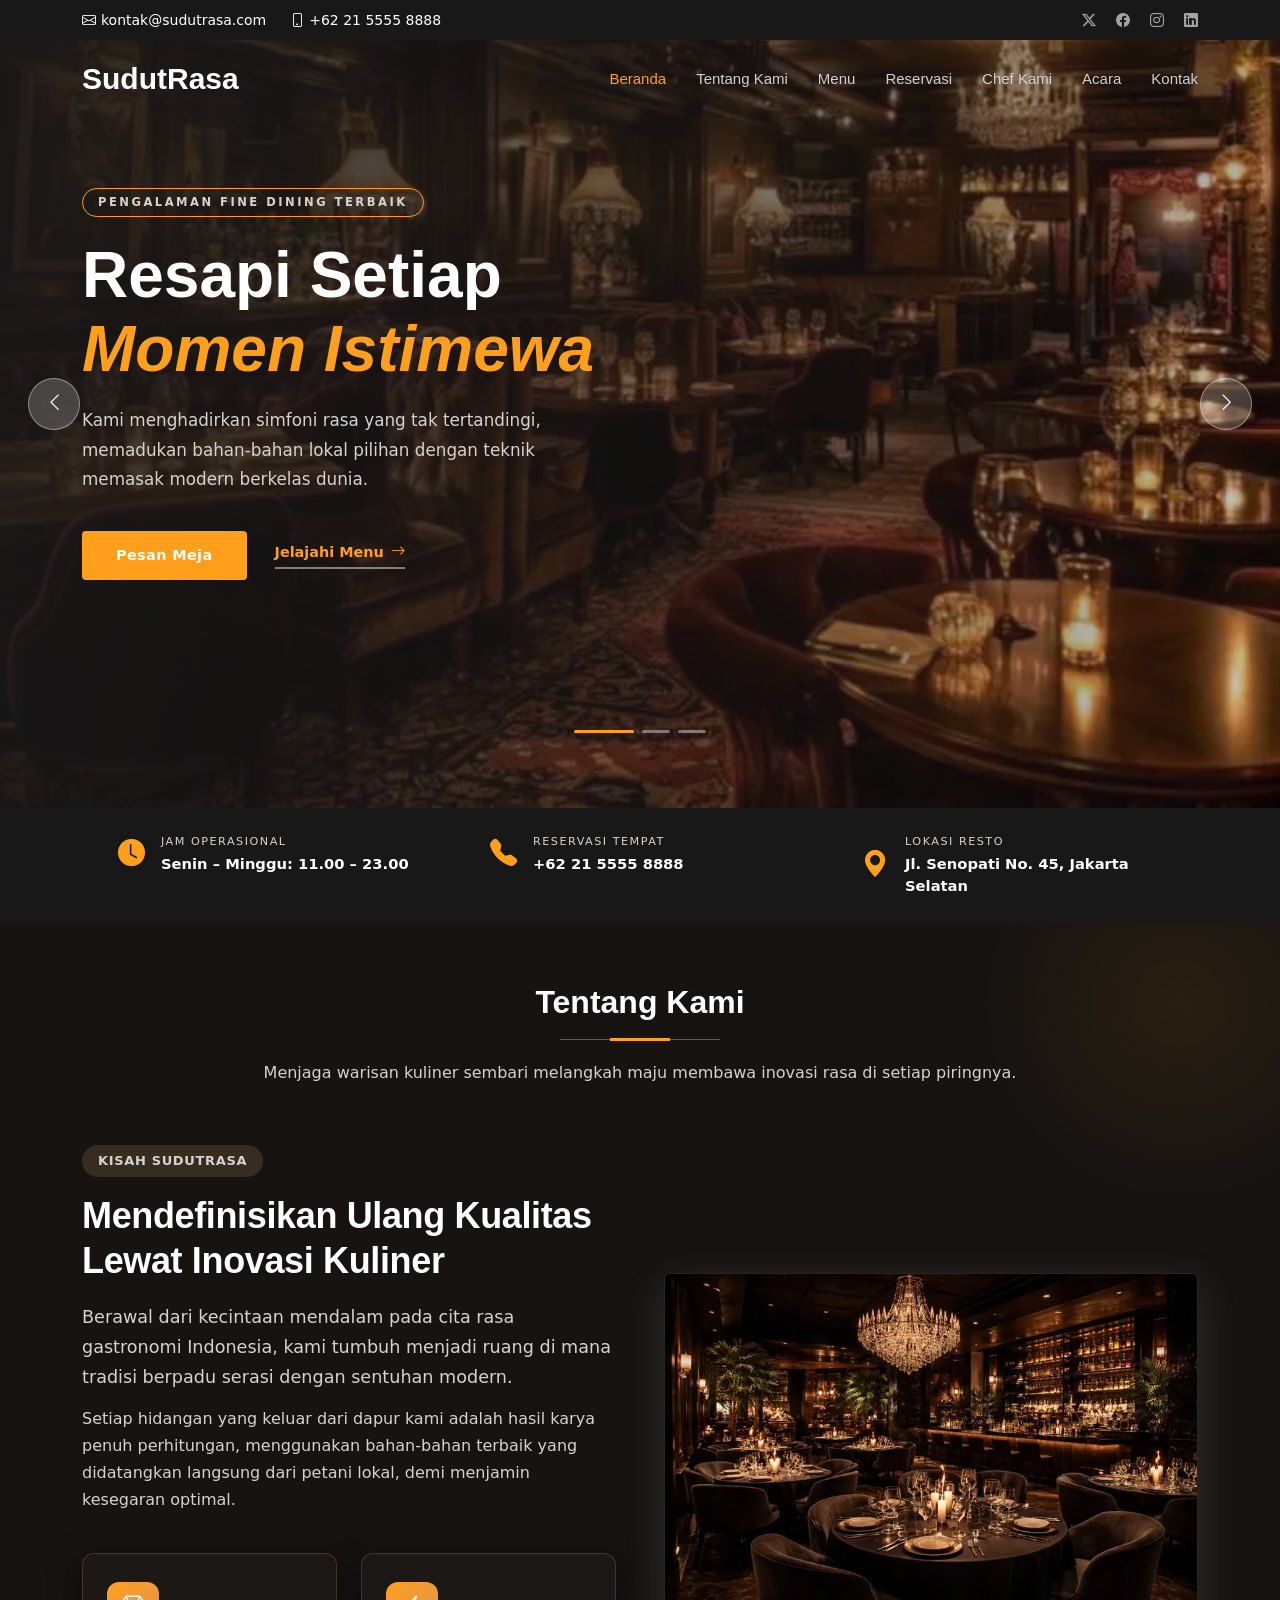
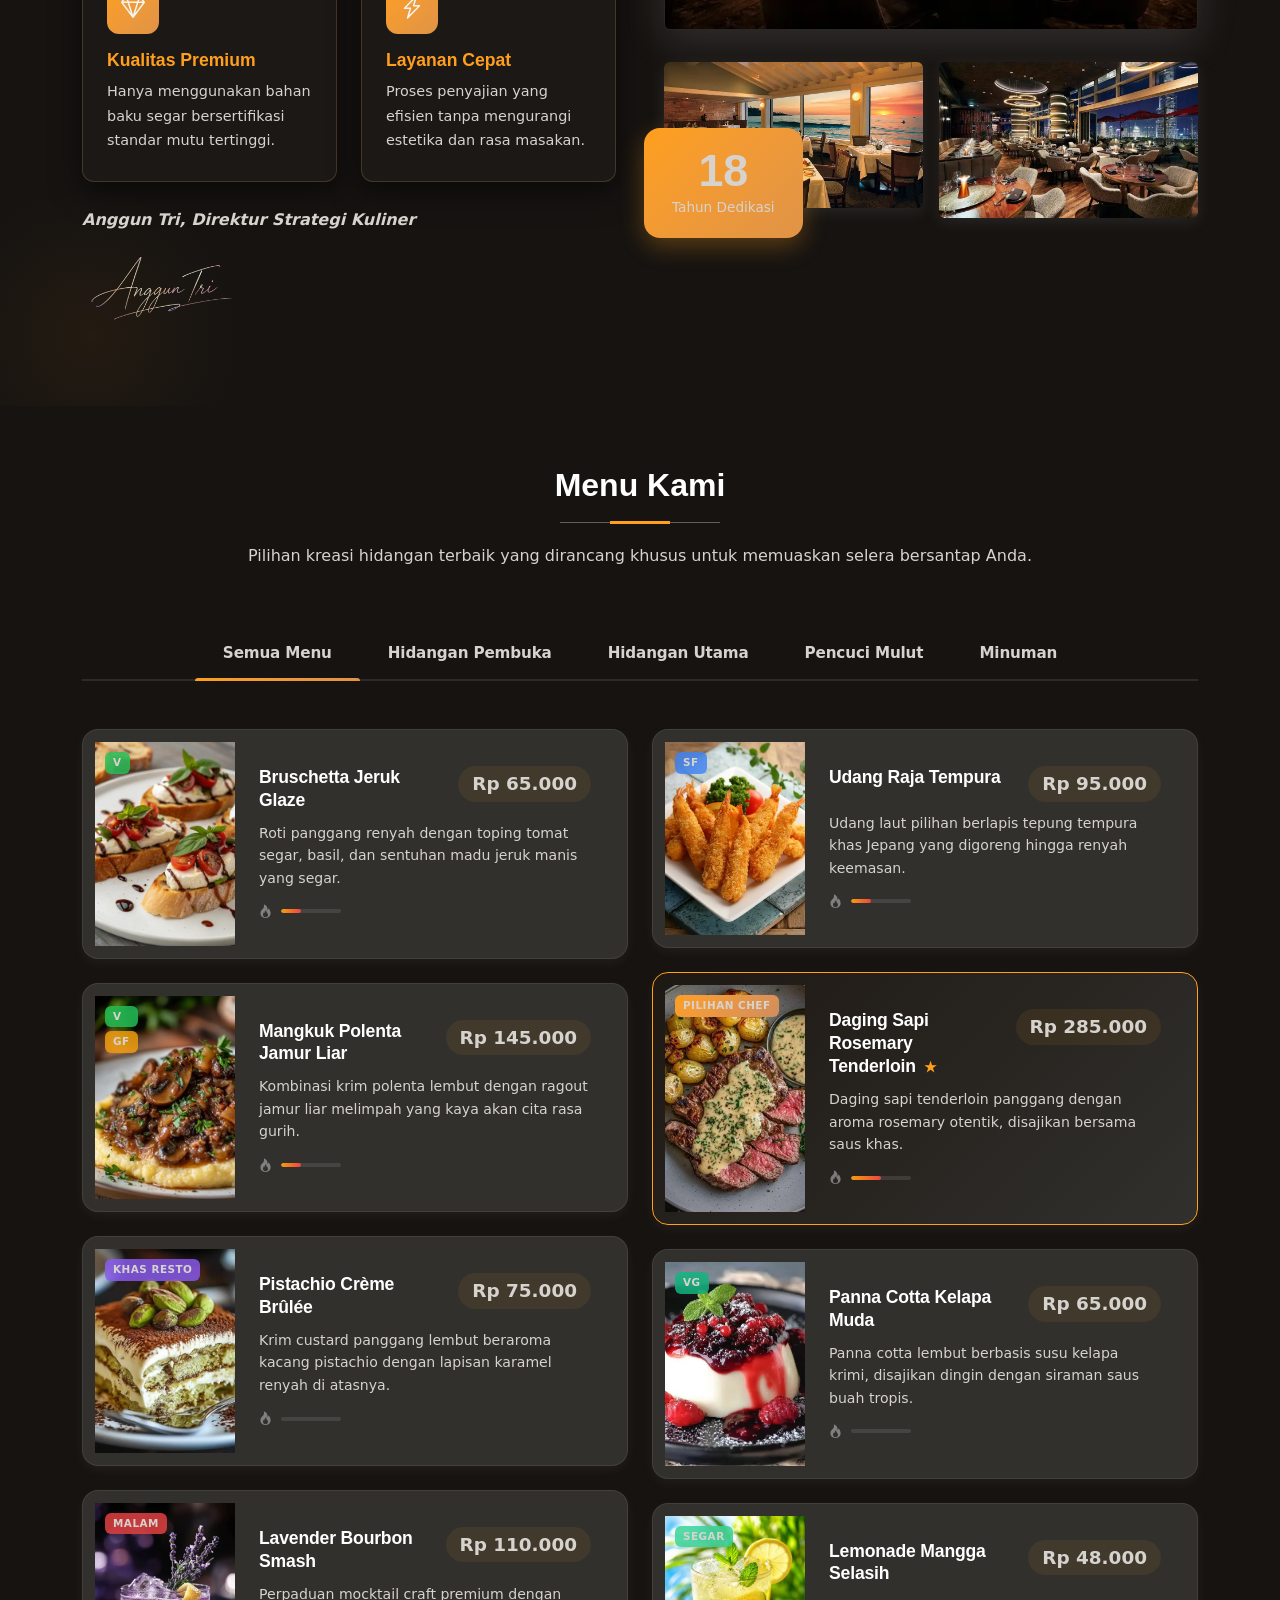
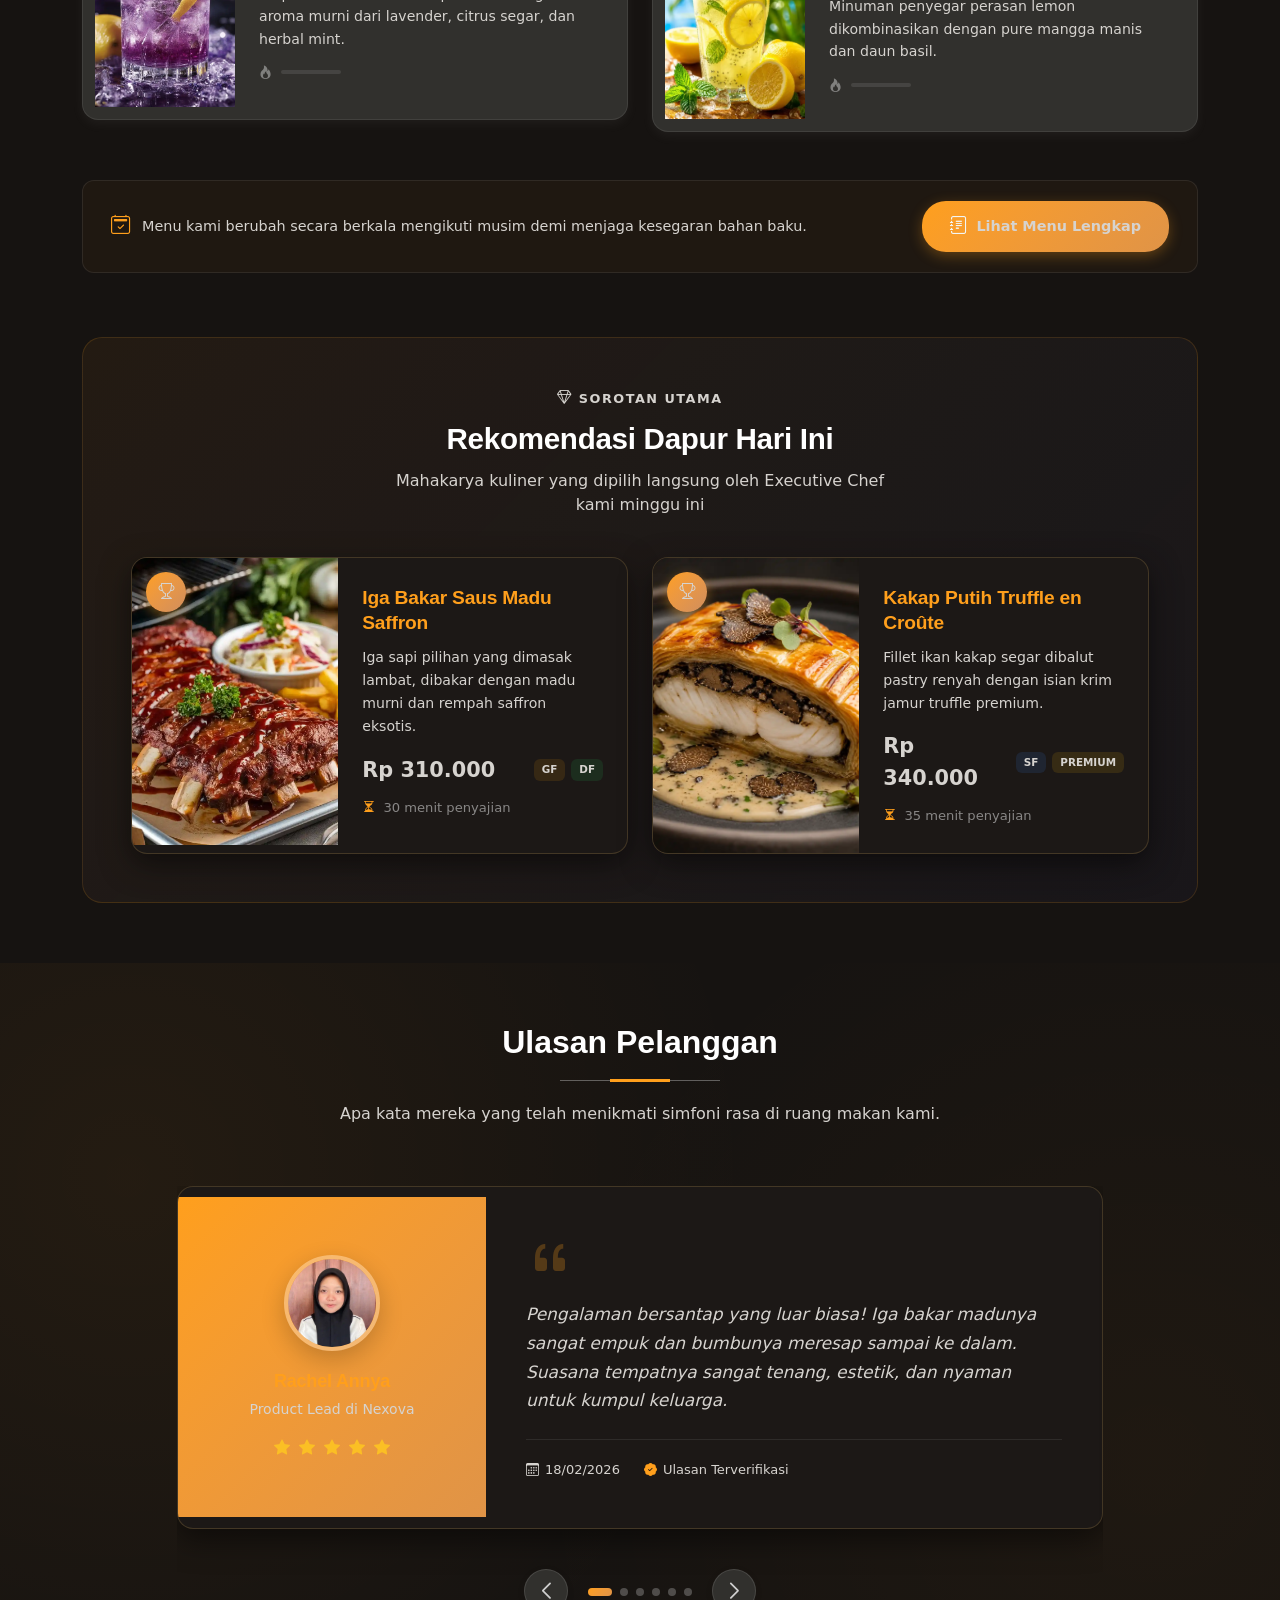
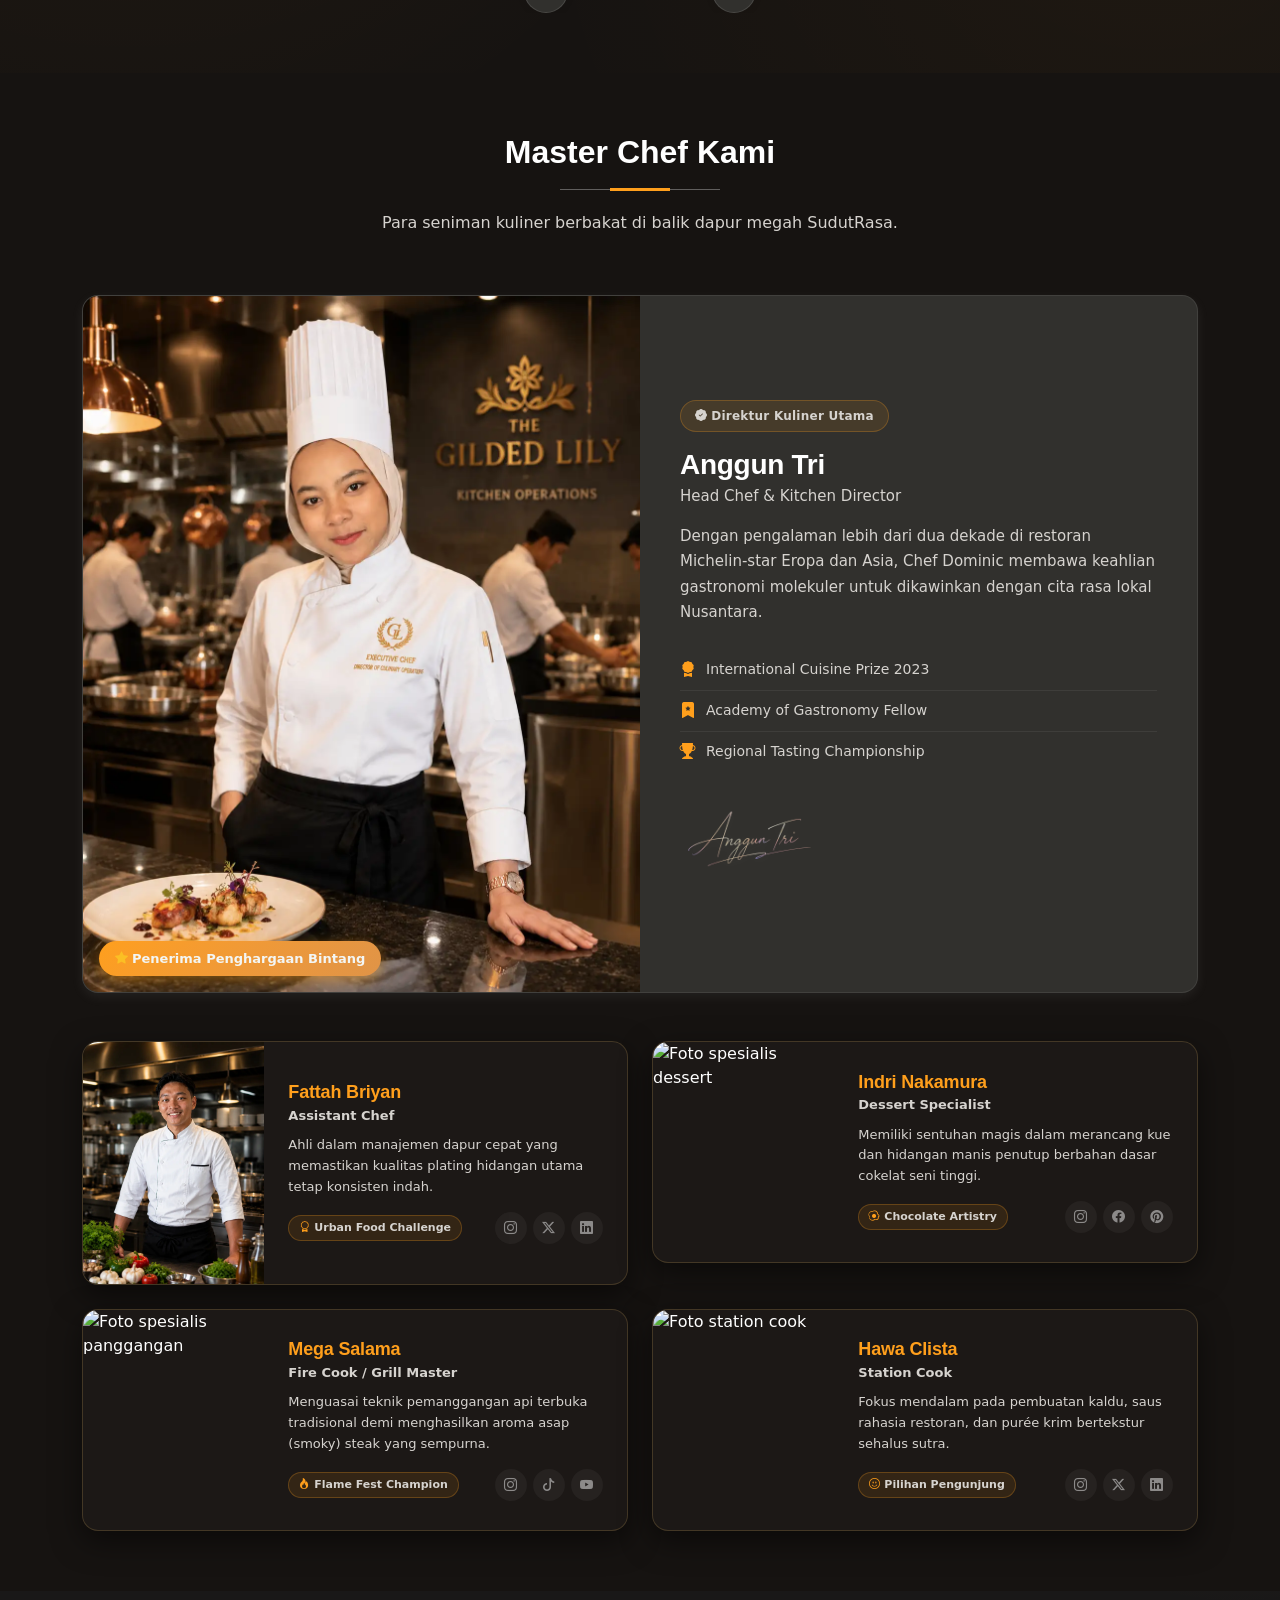
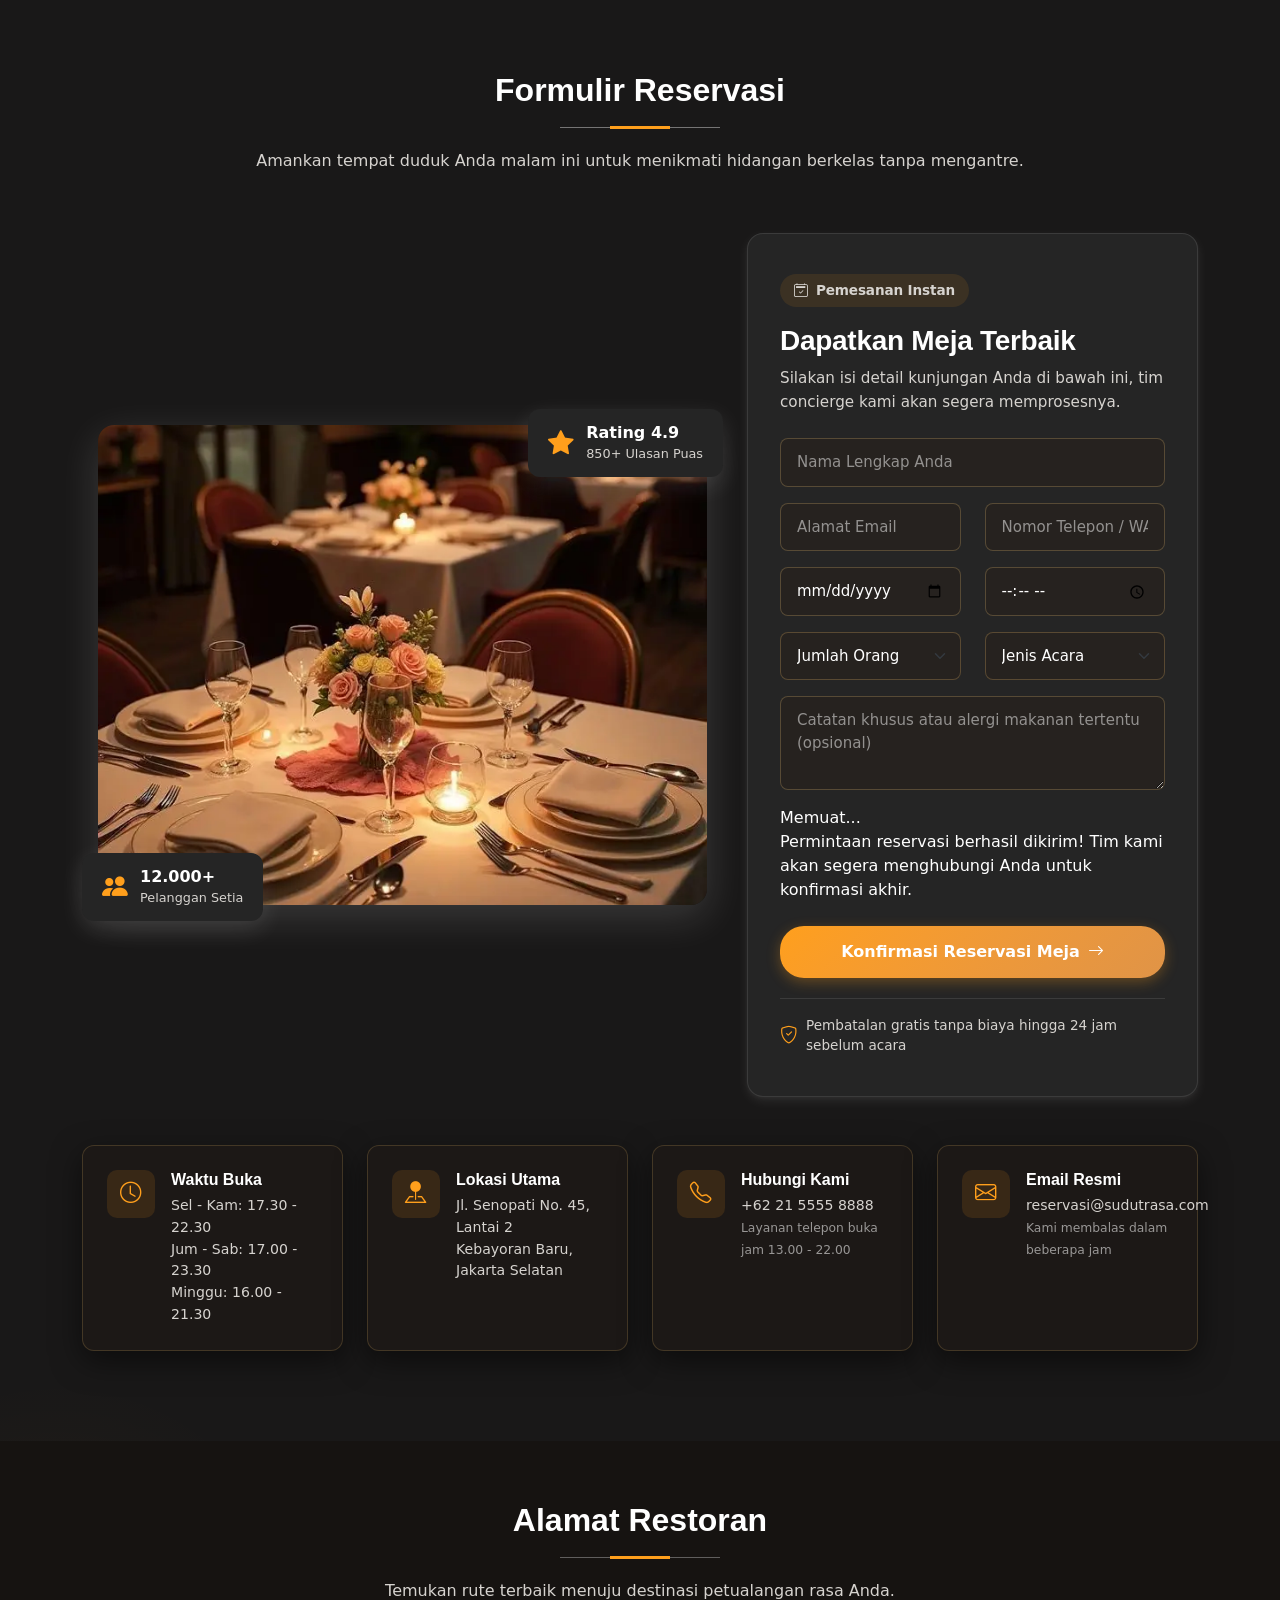
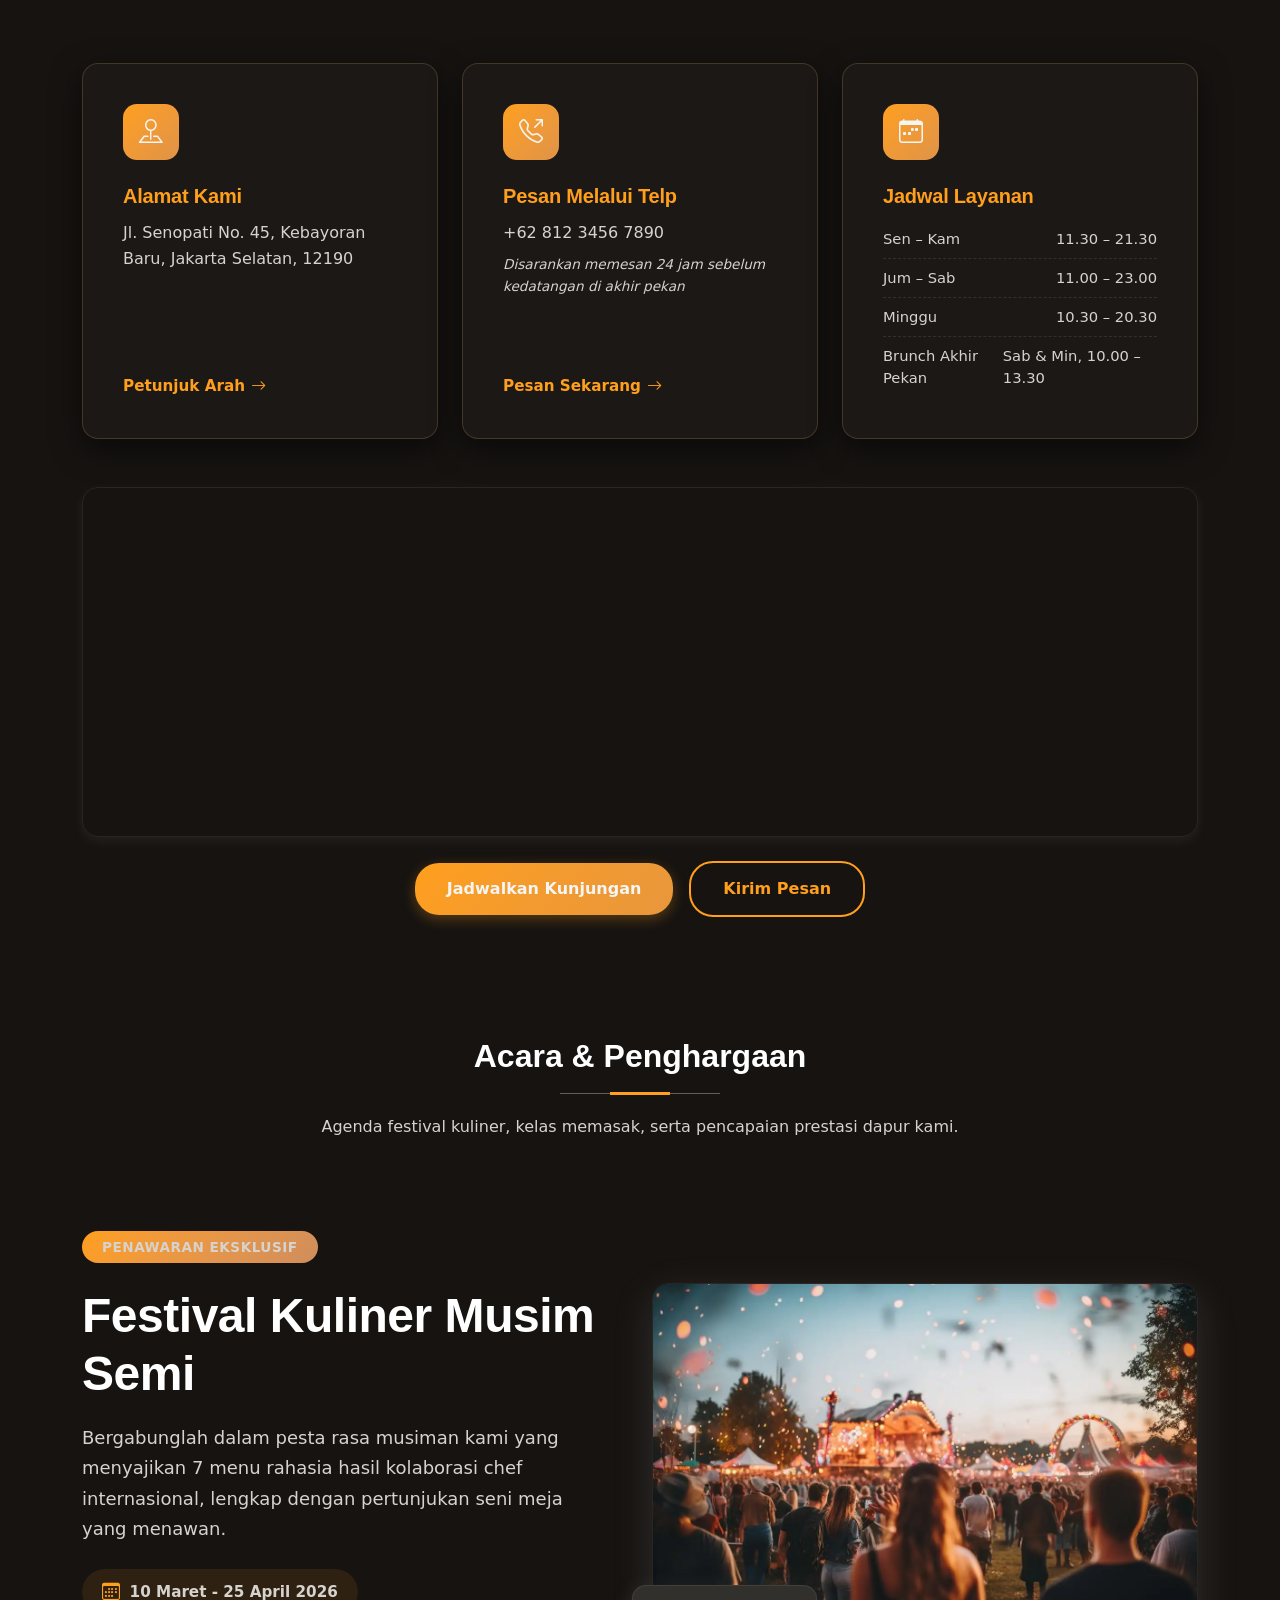
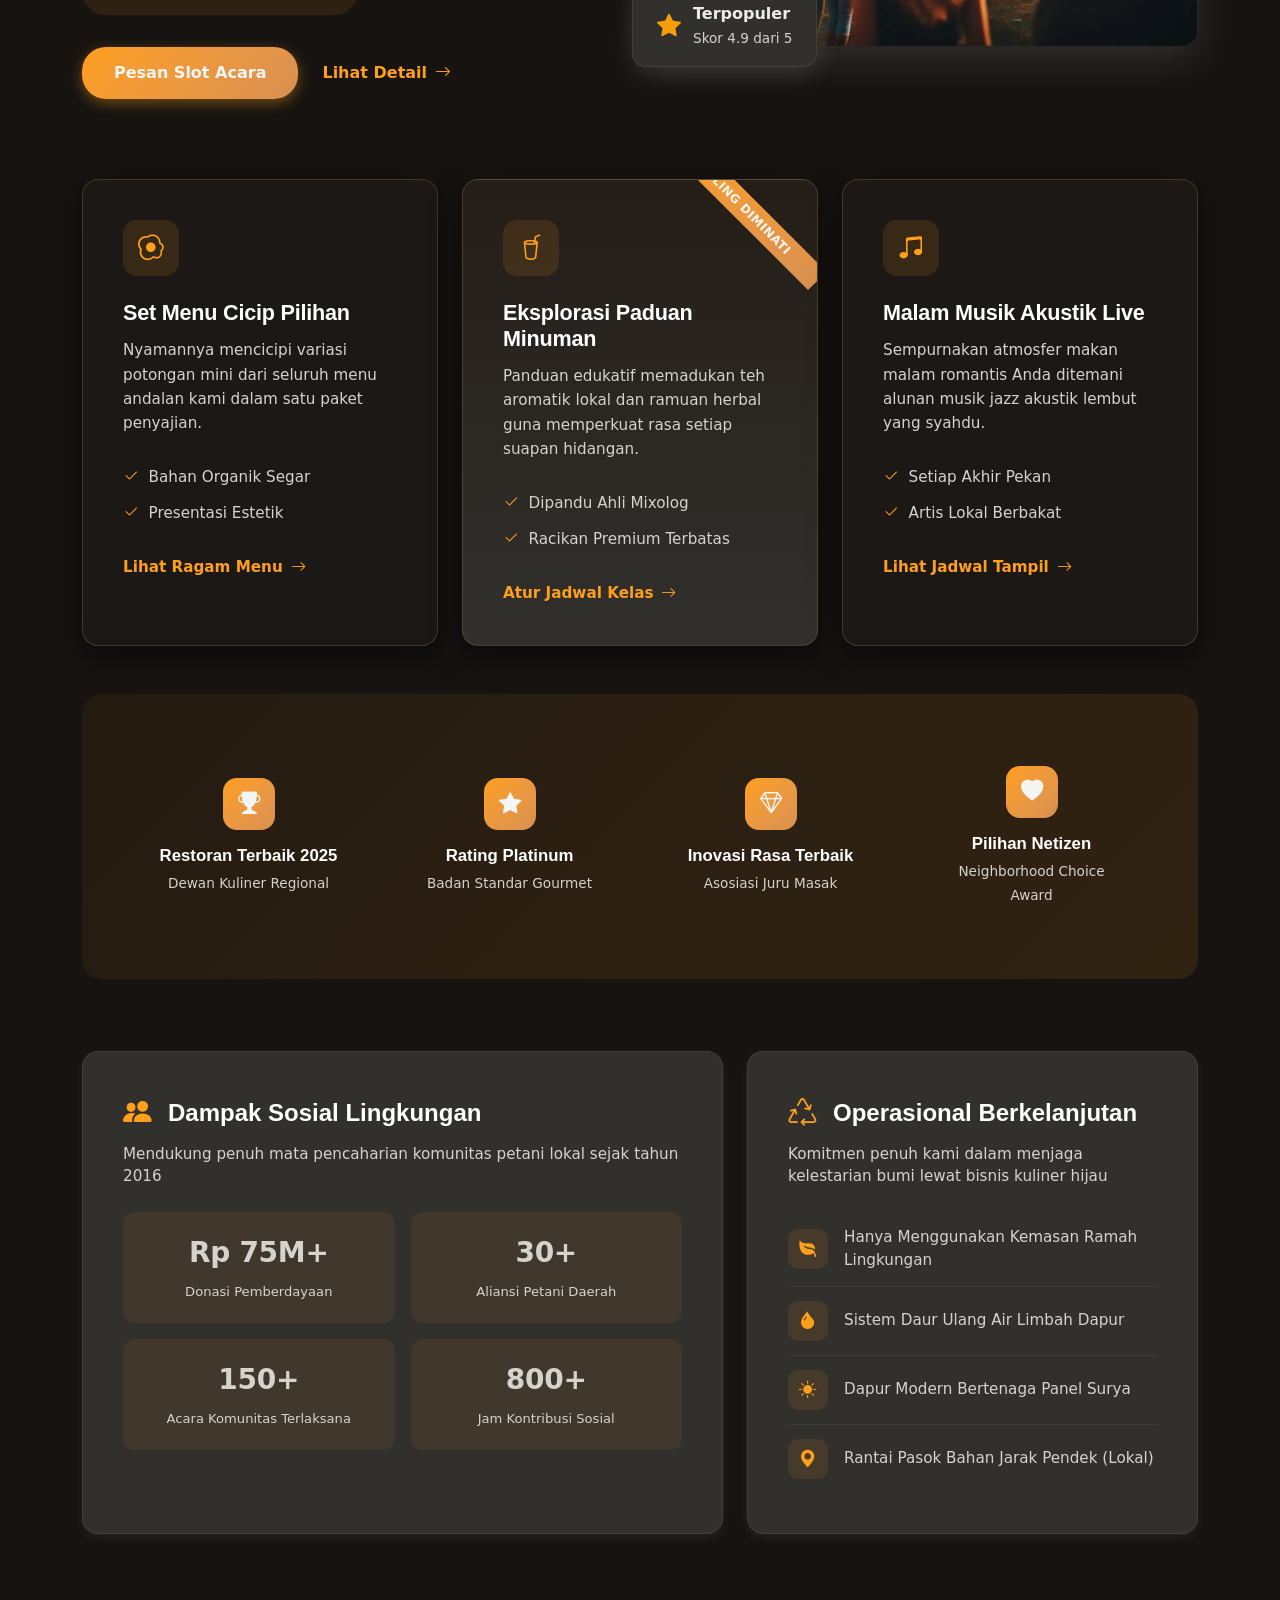
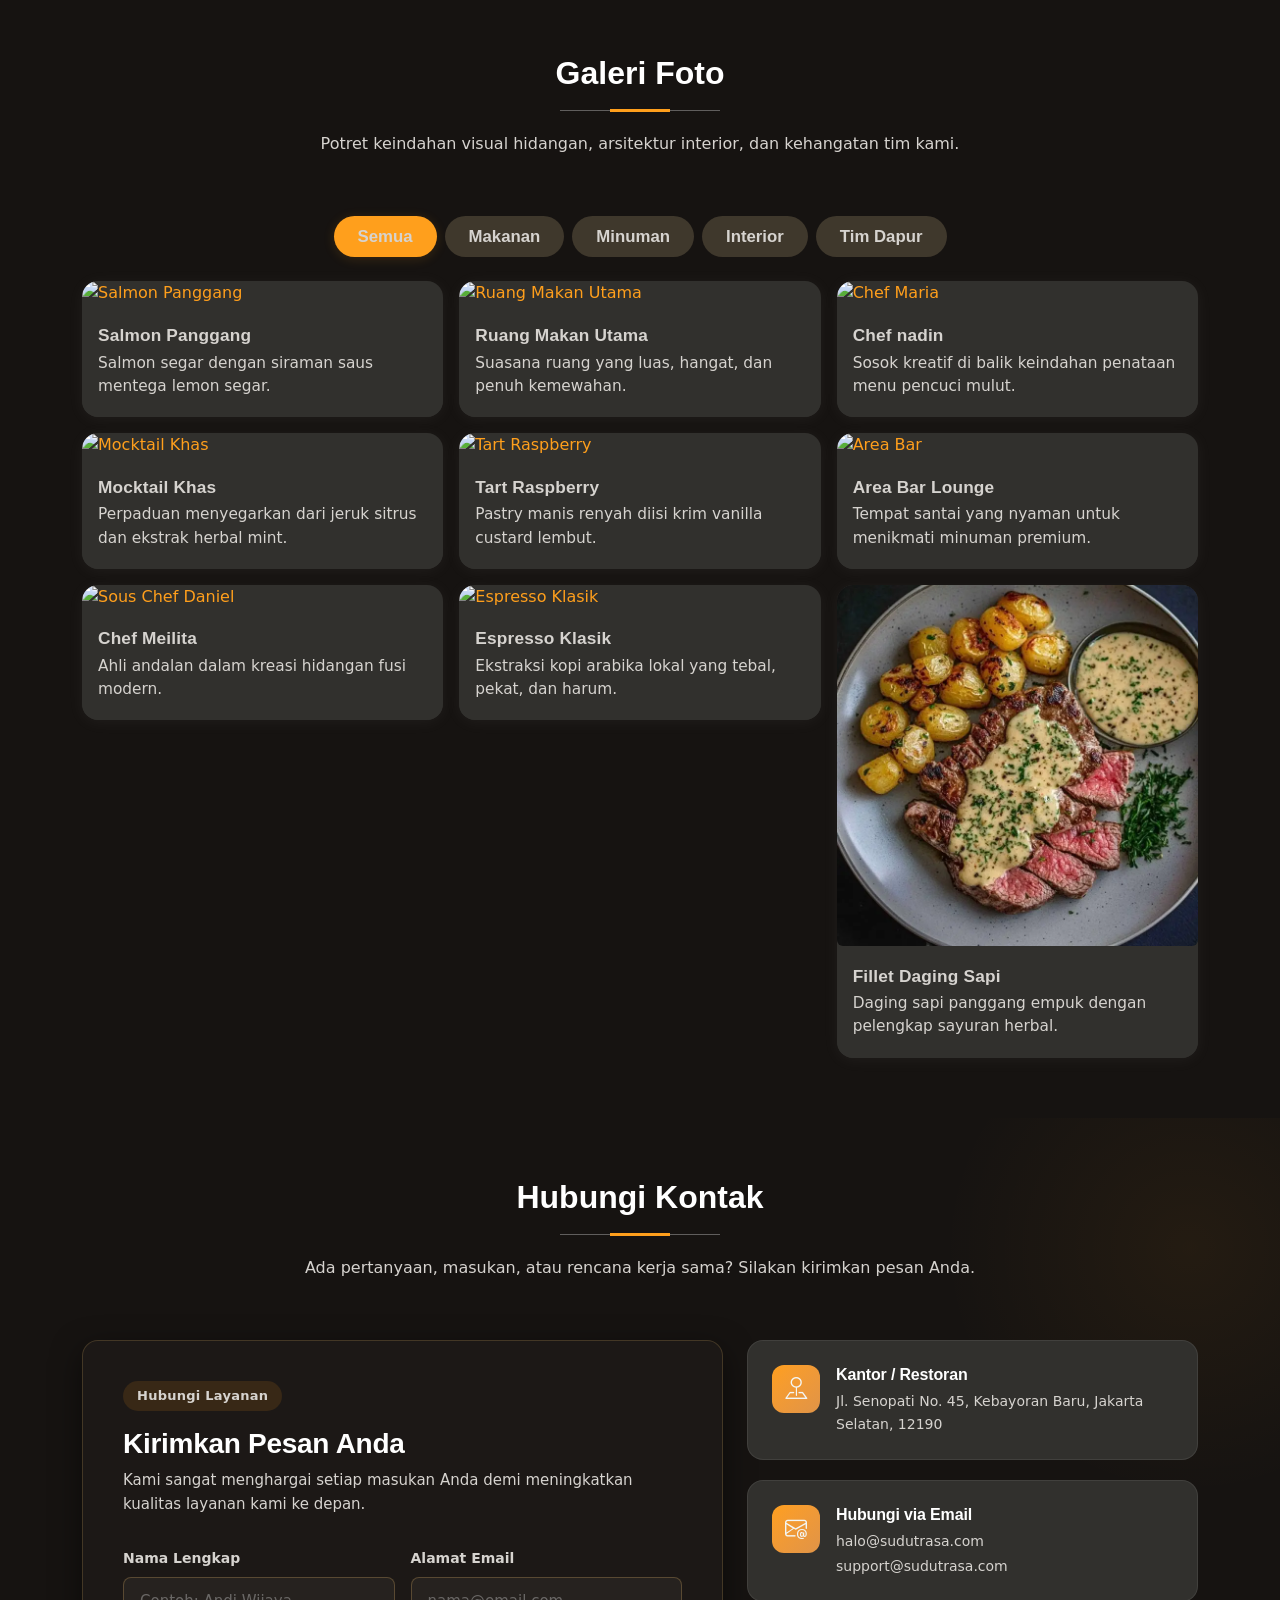
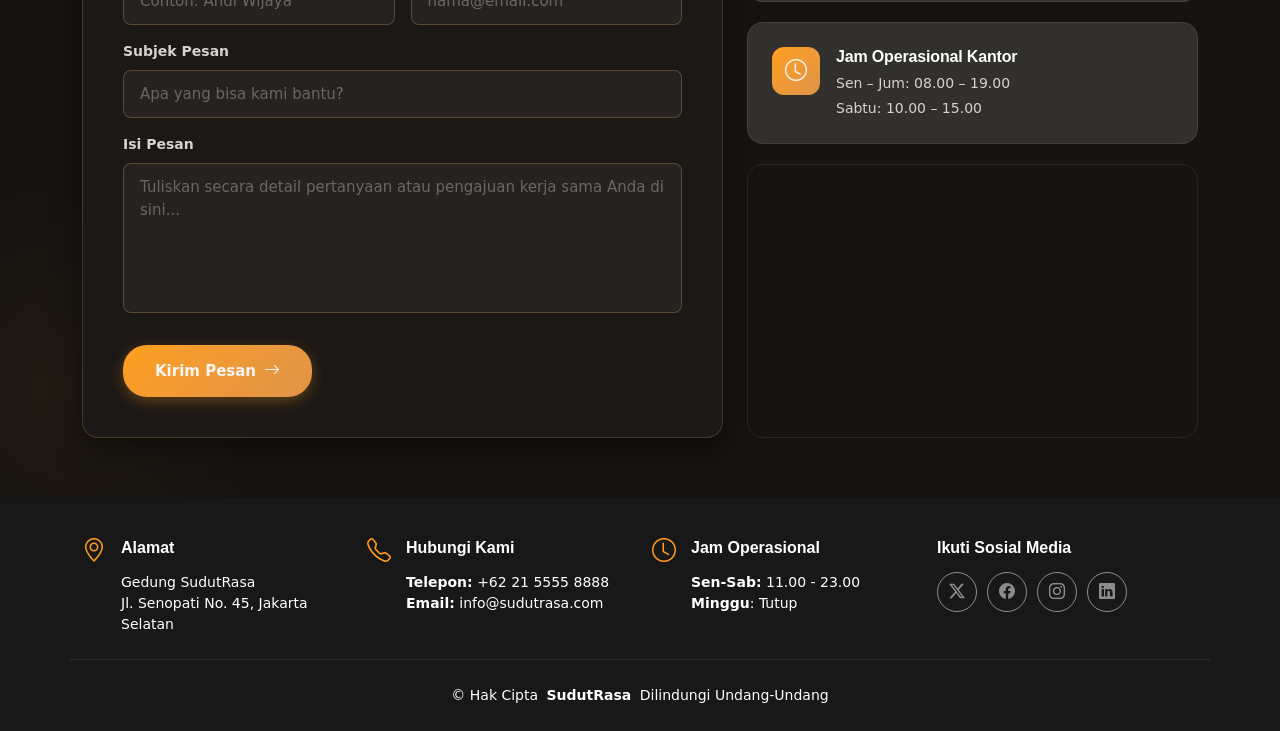
==== commit 0e943ffa: "Add files via upload" ====
--- a/index.html
+++ b/index.html
@@ -428,7 +428,7 @@
                     <h4>Lemonade Mangga Selasih</h4>
                     <span class="dish-price">Rp 48.000</span>
                   </div>
-                  <p>Minuman penyegar perasan lemon asli dikombinasikan dengan puree mangga manis dan daun basil.</p>
+                  <p>Minuman penyegar perasan lemon dikombinasikan dengan pure mangga manis dan daun basil.</p>
                   <div class="dish-meta">
                     <div class="heat-indicator">
                       <i class="bi bi-fire"></i>
@@ -450,9 +450,10 @@
               </div>
             </div>
             <div class="col-lg-4 text-lg-end">
-              <a href="#" class="download-link">
-                <i class="bi bi-file-earmark-pdf"></i>
-                <span>Unduh Menu Lengkap</span>
+             <a href="menu.html" class="download-link">
+              <i class="bi bi-journal-text"></i>
+                <span>Lihat Menu Lengkap</span>
+            </a>
               </a>
             </div>
           </div>
@@ -826,20 +827,20 @@
               <div class="row g-0 align-items-center">
                 <div class="col-4">
                   <div class="member-photo">
-                    <img src="assets/img/restaurant/chef-6.webp" alt="Foto spesialis dessert" class="img-fluid" loading="lazy">
+                    <img src="assets/img/person/chef indri.webp" alt="Foto spesialis dessert" class="img-fluid" loading="lazy">
                   </div>
                 </div>
                 <div class="col-8">
                   <div class="member-info">
-                    <h4 class="member-name">Iris Nakamura</h4>
+                    <h4 class="member-name">Indri Nakamura</h4>
                     <p class="member-role">Dessert Specialist</p>
                     <p class="member-desc">Memiliki sentuhan magis dalam merancang kue dan hidangan manis penutup berbahan dasar cokelat seni tinggi.</p>
                     <div class="member-footer">
                       <span class="skill-tag"><i class="bi bi-egg-fried me-1"></i> Chocolate Artistry</span>
                       <ul class="social-links list-unstyled m-0">
-                        <li><a href="#" aria-label="Instagram"><i class="bi bi-instagram"></i></a></li>
-                        <li><a href="#" aria-label="Facebook"><i class="bi bi-facebook"></i></a></li>
-                        <li><a href="#" aria-label="Pinterest"><i class="bi bi-pinterest"></i></a></li>
+                        <li><a href="https://instagram.com" aria-label="Instagram"><i class="bi bi-instagram"></i></a></li>
+                        <li><a href="https://facebook.com" aria-label="Facebook"><i class="bi bi-facebook"></i></a></li>
+                        <li><a href="https://pinters.com" aria-label="Pinterest"><i class="bi bi-pinterest"></i></a></li>
                       </ul>
                     </div>
                   </div>
@@ -851,12 +852,12 @@
               <div class="row g-0 align-items-center">
                 <div class="col-4">
                   <div class="member-photo">
-                    <img src="assets/img/restaurant/chef-8.webp" alt="Foto spesialis panggangan" class="img-fluid" loading="lazy">
+                    <img src="assets/img/person/chef mega.webp" alt="Foto spesialis panggangan" class="img-fluid" loading="lazy">
                   </div>
                 </div>
                 <div class="col-8">
                   <div class="member-info">
-                    <h4 class="member-name">Marcus Reeves</h4>
+                    <h4 class="member-name">Mega Salama</h4>
                     <p class="member-role">Fire Cook / Grill Master</p>
                     <p class="member-desc">Menguasai teknik pemanggangan api terbuka tradisional demi menghasilkan aroma asap (smoky) steak yang sempurna.</p>
                     <div class="member-footer">
@@ -876,20 +877,20 @@
               <div class="row g-0 align-items-center">
                 <div class="col-4">
                   <div class="member-photo">
-                    <img src="assets/img/restaurant/chef-3.webp" alt="Foto station cook" class="img-fluid" loading="lazy">
+                    <img src="assets/img/person/chef hawa.webp" alt="Foto station cook" class="img-fluid" loading="lazy">
                   </div>
                 </div>
                 <div class="col-8">
                   <div class="member-info">
-                    <h4 class="member-name">Celeste Dupont</h4>
+                    <h4 class="member-name">Hawa Clista</h4>
                     <p class="member-role">Station Cook</p>
                     <p class="member-desc">Fokus mendalam pada pembuatan kaldu, saus rahasia restoran, dan purée krim bertekstur sehalus sutra.</p>
                     <div class="member-footer">
                       <span class="skill-tag"><i class="bi bi-emoji-smile me-1"></i> Pilihan Pengunjung</span>
                       <ul class="social-links list-unstyled m-0">
-                        <li><a href="#" aria-label="Instagram"><i class="bi bi-instagram"></i></a></li>
-                        <li><a href="#" aria-label="Twitter"><i class="bi bi-twitter-x"></i></a></li>
-                        <li><a href="#" aria-label="LinkedIn"><i class="bi bi-linkedin"></i></a></li>
+                        <li><a href="https://instagram.com" aria-label="Instagram"><i class="bi bi-instagram"></i></a></li>
+                        <li><a href="https://twitter.com" aria-label="Twitter"><i class="bi bi-twitter-x"></i></a></li>
+                        <li><a href="https:linkedin" aria-label="LinkedIn"><i class="bi bi-linkedin"></i></a></li>
                       </ul>
                     </div>
                   </div>
@@ -1070,7 +1071,7 @@
               <h3>Pesan Melalui Telp</h3>
               <p>+62 812 3456 7890</p>
               <p class="hint">Disarankan memesan 24 jam sebelum kedatangan di akhir pekan</p>
-              <a href="#" class="tile-link">Pesan Sekarang <i class="bi bi-arrow-right"></i></a>
+              <a href="https://whatsaap.com/+62 21 5555 8888" class="tile-link">Pesan Sekarang <i class="bi bi-arrow-right"></i></a>
             </div>
           </div><div class="col-lg-4 col-md-6" data-aos="fade-up" data-aos-delay="350">
             <div class="contact-tile">
@@ -1098,8 +1099,8 @@
         <div class="row mt-4">
           <div class="col-12 text-center" data-aos="fade-up" data-aos-delay="300">
             <div class="action-bar">
-              <a href="#" class="btn-primary-action">Jadwalkan Kunjungan</a>
-              <a href="#" class="btn-secondary-action">Kirim Pesan</a>
+              <a href="events.html" class="btn-primary-action">Jadwalkan Kunjungan</a>
+              <a href="https://whatsaap.com/+62 21 5555 8888" class="btn-secondary-action">Kirim Pesan</a>
             </div>
           </div>
         </div>
@@ -1124,7 +1125,7 @@
                 <span>10 Maret - 25 April 2026</span>
               </div>
               <div class="intro-actions">
-                <a href="#" class="btn-primary-cta">Pesan Slot Acara</a>
+                <a href="event.html" class="btn-primary-cta">Pesan Slot Acara</a>
                 <a href="#" class="btn-secondary-cta">Lihat Detail <i class="bi bi-arrow-right"></i></a>
               </div>
             </div>
@@ -1155,7 +1156,7 @@
                 <li><i class="bi bi-check2"></i> Bahan Organik Segar</li>
                 <li><i class="bi bi-check2"></i> Presentasi Estetik</li>
               </ul>
-              <a href="#" class="highlight-link">Lihat Ragam Menu <i class="bi bi-arrow-right"></i></a>
+              <a href="menu.html" class="highlight-link">Lihat Ragam Menu <i class="bi bi-arrow-right"></i></a>
             </div>
           </div>
           <div class="col-lg-4 col-md-6" data-aos="fade-up" data-aos-delay="250">
@@ -1325,7 +1326,7 @@
             <div class="col-lg-4 col-md-6 isotope-item filter-food">
               <figure class="gallery-card">
                 <a href="assets/img/restaurant/main-3.webp" class="glightbox" data-gallery="restaurant-gallery">
-                  <img src="assets/img/restaurant/main-3.webp" alt="Salmon Panggang" class="img-fluid rounded" loading="lazy">
+                  <img src="assets/img/menu/Salmon Panggang.webp" alt="Salmon Panggang" class="img-fluid rounded" loading="lazy">
                 </a>
                 <figcaption class="caption">
                   <span class="caption-title">Salmon Panggang</span>
@@ -1336,7 +1337,7 @@
             <div class="col-lg-4 col-md-6 isotope-item filter-interior">
               <figure class="gallery-card">
                 <a href="assets/img/restaurant/showcase-2.webp" class="glightbox" data-gallery="restaurant-gallery">
-                  <img src="assets/img/restaurant/showcase-2.webp" alt="Ruang Makan Utama" class="img-fluid rounded" loading="lazy">
+                  <img src="assets/img/restaurant/Ruang Makan Utama.webp" alt="Ruang Makan Utama" class="img-fluid rounded" loading="lazy">
                 </a>
                 <figcaption class="caption">
                   <span class="caption-title">Ruang Makan Utama</span>
@@ -1347,10 +1348,10 @@
             <div class="col-lg-4 col-md-6 isotope-item filter-staff">
               <figure class="gallery-card">
                 <a href="assets/img/restaurant/chef-5.webp" class="glightbox" data-gallery="restaurant-gallery">
-                  <img src="assets/img/restaurant/chef-5.webp" alt="Chef Maria" class="img-fluid rounded" loading="lazy">
+                  <img src="assets/img/person/chef nadin.webp" alt="Chef Maria" class="img-fluid rounded" loading="lazy">
                 </a>
                 <figcaption class="caption">
-                  <span class="caption-title">Chef Maria</span>
+                  <span class="caption-title">Chef nadin</span>
                   <span>Sosok kreatif di balik keindahan penataan menu pencuci mulut.</span>
                 </figcaption>
               </figure>
@@ -1358,7 +1359,7 @@
             <div class="col-lg-4 col-md-6 isotope-item filter-drinks">
               <figure class="gallery-card">
                 <a href="assets/img/restaurant/drink-2.webp" class="glightbox" data-gallery="restaurant-gallery">
-                  <img src="assets/img/restaurant/drink-2.webp" alt="Mocktail Khas" class="img-fluid rounded" loading="lazy">
+                  <img src="assets/img/menu/Mocktail Khas.webp" alt="Mocktail Khas" class="img-fluid rounded" loading="lazy">
                 </a>
                 <figcaption class="caption">
                   <span class="caption-title">Mocktail Khas</span>
@@ -1369,7 +1370,7 @@
             <div class="col-lg-4 col-md-6 isotope-item filter-food">
               <figure class="gallery-card">
                 <a href="assets/img/restaurant/dessert-4.webp" class="glightbox" data-gallery="restaurant-gallery">
-                  <img src="assets/img/restaurant/dessert-4.webp" alt="Tart Raspberry" class="img-fluid rounded" loading="lazy">
+                  <img src="assets/img/menu/tart.webp" alt="Tart Raspberry" class="img-fluid rounded" loading="lazy">
                 </a>
                 <figcaption class="caption">
                   <span class="caption-title">Tart Raspberry</span>
@@ -1380,7 +1381,7 @@
             <div class="col-lg-4 col-md-6 isotope-item filter-interior">
               <figure class="gallery-card">
                 <a href="assets/img/restaurant/showcase-5.webp" class="glightbox" data-gallery="restaurant-gallery">
-                  <img src="assets/img/restaurant/showcase-5.webp" alt="Area Bar" class="img-fluid rounded" loading="lazy">
+                  <img src="assets/img/restaurant/Area Bar Lounge.webp" alt="Area Bar" class="img-fluid rounded" loading="lazy">
                 </a>
                 <figcaption class="caption">
                   <span class="caption-title">Area Bar Lounge</span>
@@ -1391,10 +1392,10 @@
             <div class="col-lg-4 col-md-6 isotope-item filter-staff">
               <figure class="gallery-card">
                 <a href="assets/img/restaurant/chef-2.webp" class="glightbox" data-gallery="restaurant-gallery">
-                  <img src="assets/img/restaurant/chef-2.webp" alt="Sous Chef Daniel" class="img-fluid rounded" loading="lazy">
+                  <img src="assets/img/person/chef meli.webp" alt="Sous Chef Daniel" class="img-fluid rounded" loading="lazy">
                 </a>
                 <figcaption class="caption">
-                  <span class="caption-title">Sous Chef Daniel</span>
+                  <span class="caption-title">Chef Meilita</span>
                   <span>Ahli andalan dalam kreasi hidangan fusi modern.</span>
                 </figcaption>
               </figure>
@@ -1402,7 +1403,7 @@
             <div class="col-lg-4 col-md-6 isotope-item filter-drinks">
               <figure class="gallery-card">
                 <a href="assets/img/restaurant/drink-8.webp" class="glightbox" data-gallery="restaurant-gallery">
-                  <img src="assets/img/restaurant/drink-8.webp" alt="Espresso Klasik" class="img-fluid rounded" loading="lazy">
+                  <img src="assets/img/menu/Espresso Klasik.webp" alt="Espresso Klasik" class="img-fluid rounded" loading="lazy">
                 </a>
                 <figcaption class="caption">
                   <span class="caption-title">Espresso Klasik</span>
@@ -1413,7 +1414,7 @@
             <div class="col-lg-4 col-md-6 isotope-item filter-food">
               <figure class="gallery-card">
                 <a href="assets/img/restaurant/main-7.webp" class="glightbox" data-gallery="restaurant-gallery">
-                  <img src="assets/img/restaurant/main-7.webp" alt="Fillet Daging Sapi" class="img-fluid rounded" loading="lazy">
+                  <img src="assets/img/menu/Daging Sapi Rosemary Tenderloin.webp" alt="Fillet Daging Sapi" class="img-fluid rounded" loading="lazy">
                 </a>
                 <figcaption class="caption">
                   <span class="caption-title">Fillet Daging Sapi</span>
@@ -1552,10 +1553,10 @@
         <div class="col-lg-3 col-md-6">
           <h4>Ikuti Sosial Media</h4>
           <div class="social-links d-flex">
-            <a href="#" class="twitter"><i class="bi bi-twitter-x"></i></a>
-            <a href="#" class="facebook"><i class="bi bi-facebook"></i></a>
-            <a href="#" class="instagram"><i class="bi bi-instagram"></i></a>
-            <a href="#" class="linkedin"><i class="bi bi-linkedin"></i></a>
+            <a href="https://twitter.com" class="twitter"><i class="bi bi-twitter-x"></i></a>
+            <a href="https://facebook.com" class="facebook"><i class="bi bi-facebook"></i></a>
+            <a href="https://instagram.com" class="instagram"><i class="bi bi-instagram"></i></a>
+            <a href="https://linkedin.com" class="linkedin"><i class="bi bi-linkedin"></i></a>
           </div>
         </div>
 
--- a/assets/css/main.css
+++ b/assets/css/main.css
@@ -4893,4 +4893,113 @@
 .form-control:focus, .form-select:focus {
   border-color: #cda45e !important;
   box-shadow: 0 0 0 0.25rem rgba(205, 164, 94, 0.25) !important;
+}
+
+/* Styling Khusus Elemen Interaktif Halaman Acara */
+.clickable-event {
+  cursor: pointer;
+}
+
+.highlight-card {
+  transition: transform 0.3s ease, box-shadow 0.3s ease;
+}
+
+.highlight-card:hover {
+  transform: translateY(-5px);
+}
+
+/* Gaya Khusus Halaman Detail Acara (event-detail.html) */
+.back-link {
+  color: #cda45e;
+  text-decoration: none;
+  font-weight: 500;
+  transition: 0.3s;
+}
+.back-link:hover {
+  color: #fff;
+}
+
+.event-badge {
+  background-color: rgba(205, 164, 94, 0.1);
+  color: #cda45e;
+  padding: 6px 15px;
+  border-radius: 20px;
+  font-size: 14px;
+  font-weight: 600;
+  letter-spacing: 1px;
+  text-transform: uppercase;
+}
+
+.event-title-main {
+  font-family: 'Marcellus', serif;
+  font-size: 3rem;
+  margin-top: 20px;
+  color: #fff;
+}
+
+.event-meta span {
+  font-size: 15px;
+  color: #aaaaaa;
+}
+.event-meta i {
+  color: #cda45e;
+  margin-right: 5px;
+}
+
+.event-content {
+  font-size: 1.1rem;
+  line-height: 1.8;
+  color: #cccccc;
+}
+
+.event-content h3, .event-content h4 {
+  color: #fff;
+  font-family: 'Marcellus', serif;
+}
+
+.event-features-list {
+  list-style: none;
+  padding: 0;
+}
+.event-features-list li {
+  margin-bottom: 15px;
+  background: rgba(255,255,255,0.05);
+  padding: 15px 20px;
+  border-radius: 8px;
+}
+.text-accent {
+  color: #cda45e;
+}
+
+.event-ticket-box {
+  background: #1a1814;
+  border: 1px solid #333;
+}
+
+/* Tombol Share */
+.btn-share {
+  background: transparent;
+  border: 1px solid #444;
+  color: #fff;
+  padding: 8px 20px;
+  border-radius: 5px;
+  margin: 0 5px;
+  transition: 0.3s;
+}
+.btn-share:hover {
+  background: #cda45e;
+  border-color: #cda45e;
+}
+
+/* Efek Hover Elegan untuk Kartu Menu yang Bisa Diklik */
+.clickable-menu {
+  cursor: pointer;
+  transition: transform 0.3s ease, box-shadow 0.3s ease;
+  border-radius: 8px; /* Menghaluskan sudut saat dihover */
+}
+
+.clickable-menu:hover {
+  transform: translateY(-5px);
+  background-color: rgba(255, 255, 255, 0.03); /* Memberi sedikit sorotan */
+  box-shadow: 0 10px 20px rgba(0, 0, 0, 0.2);
 }
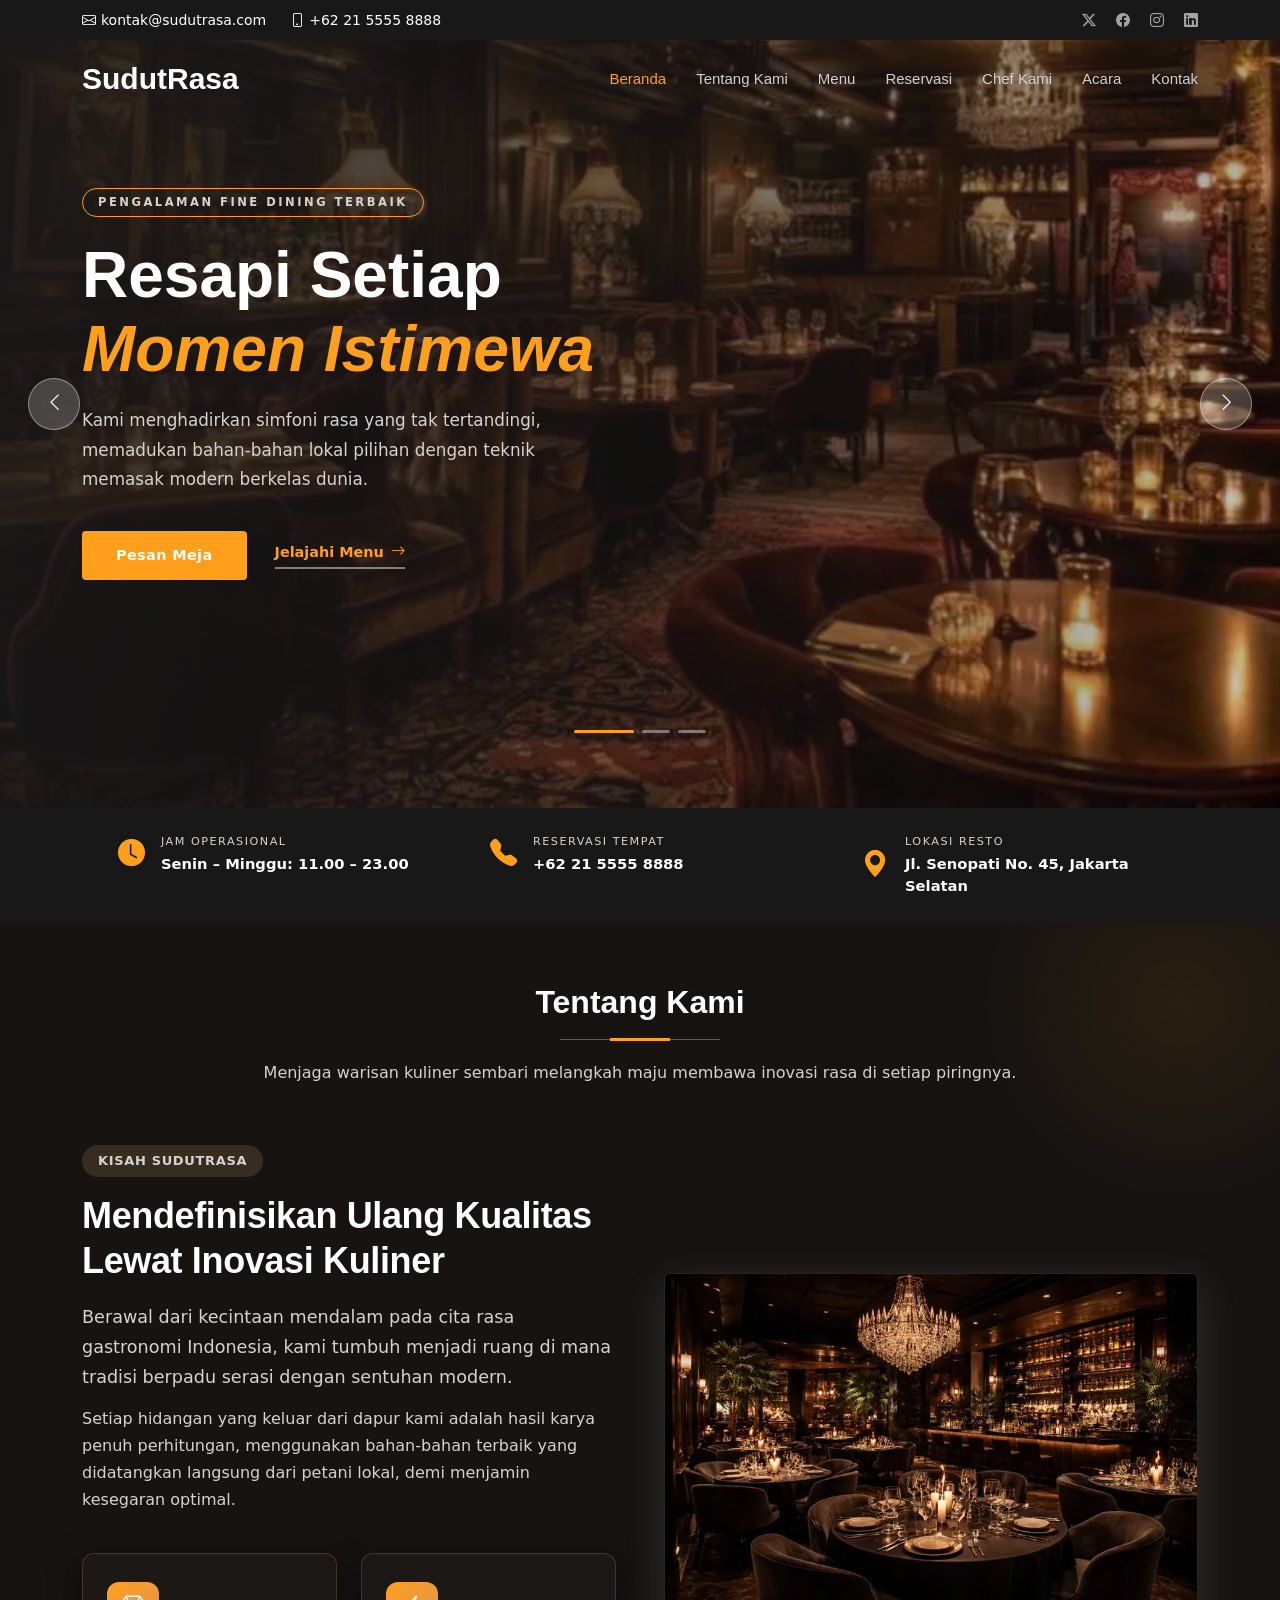
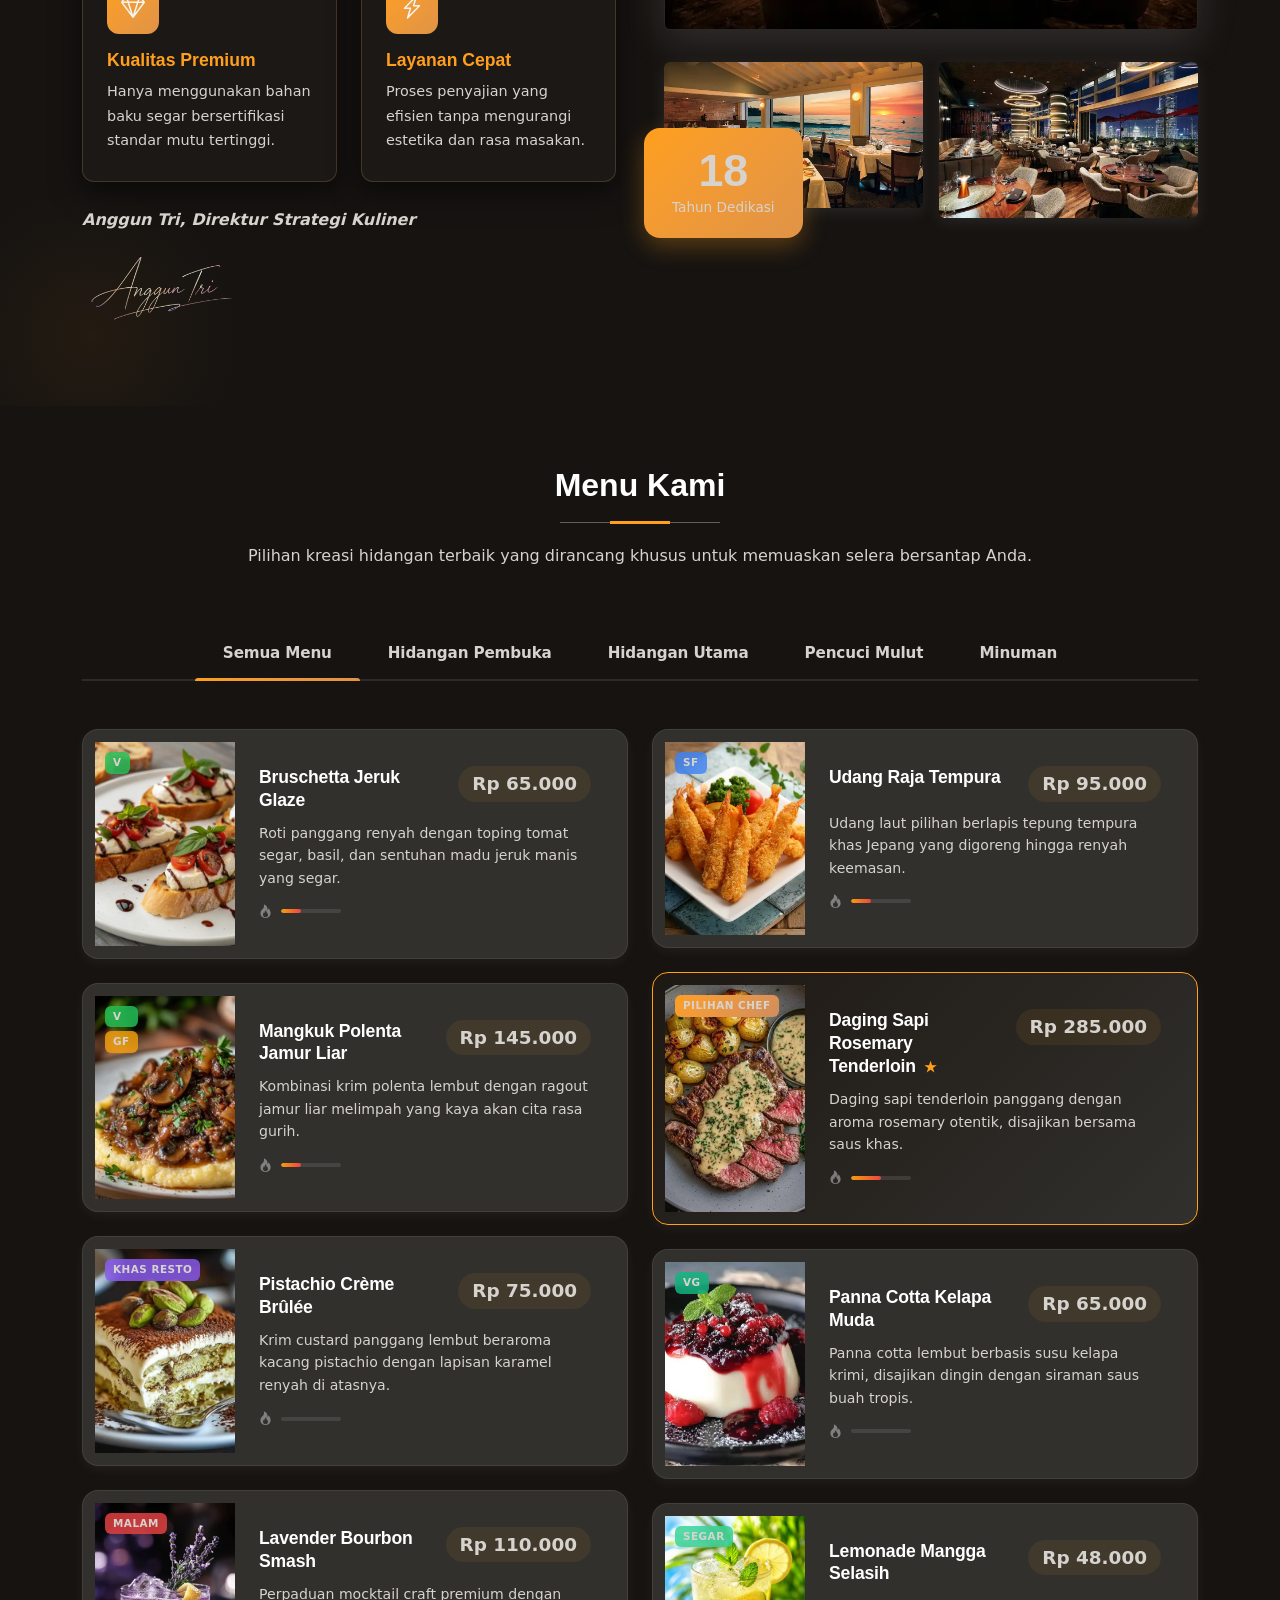
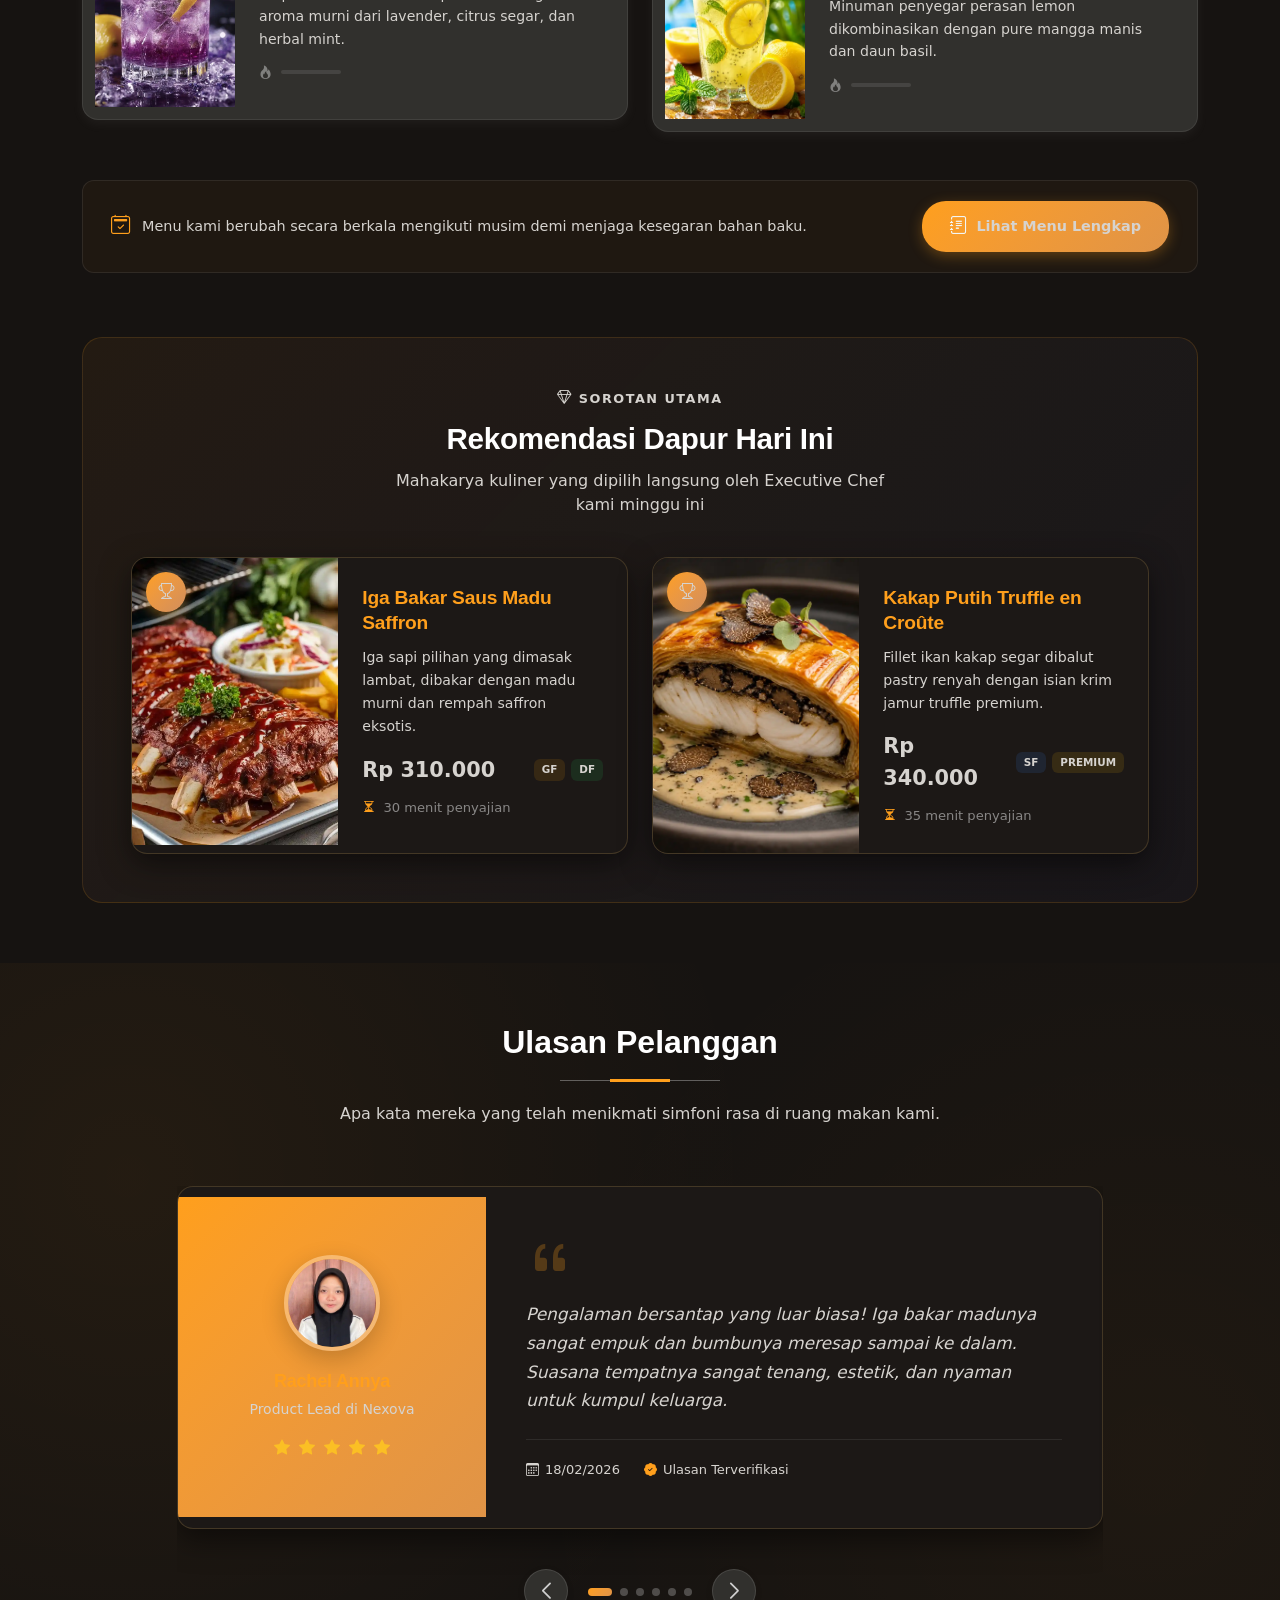
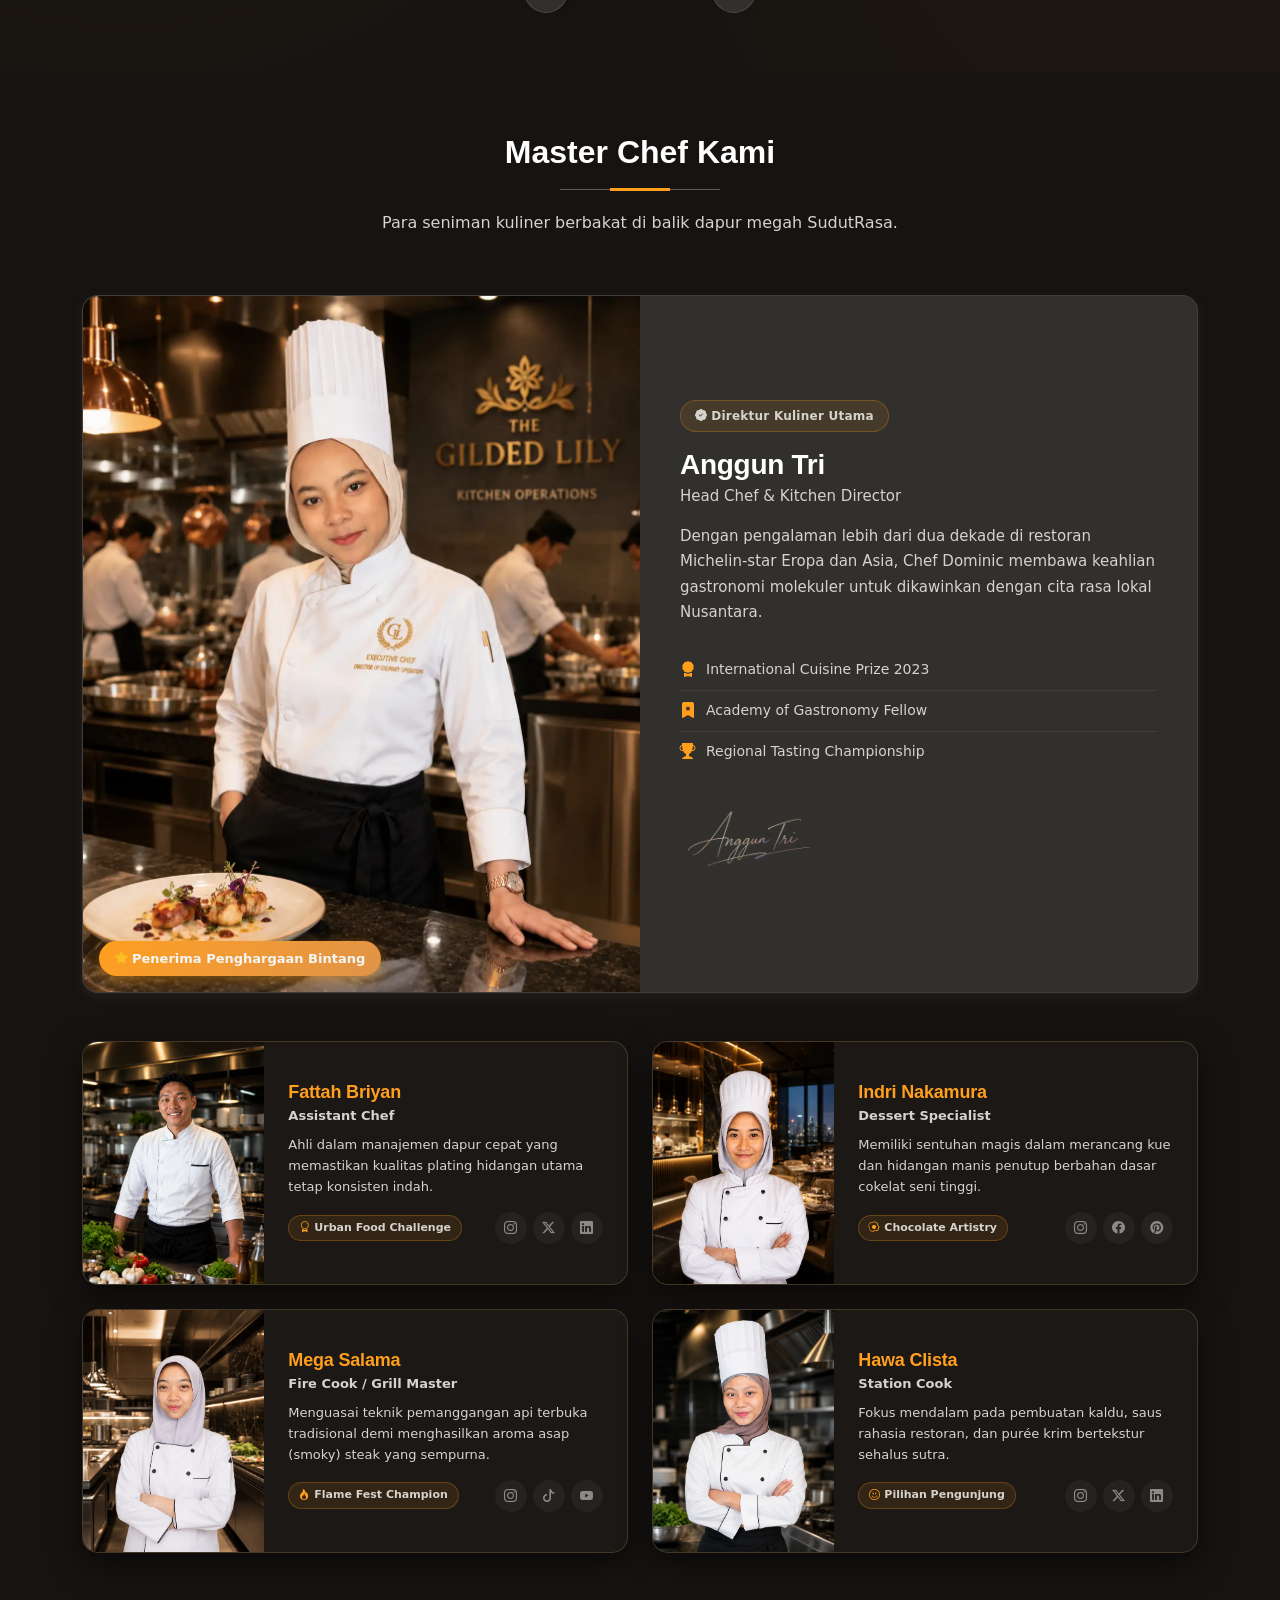
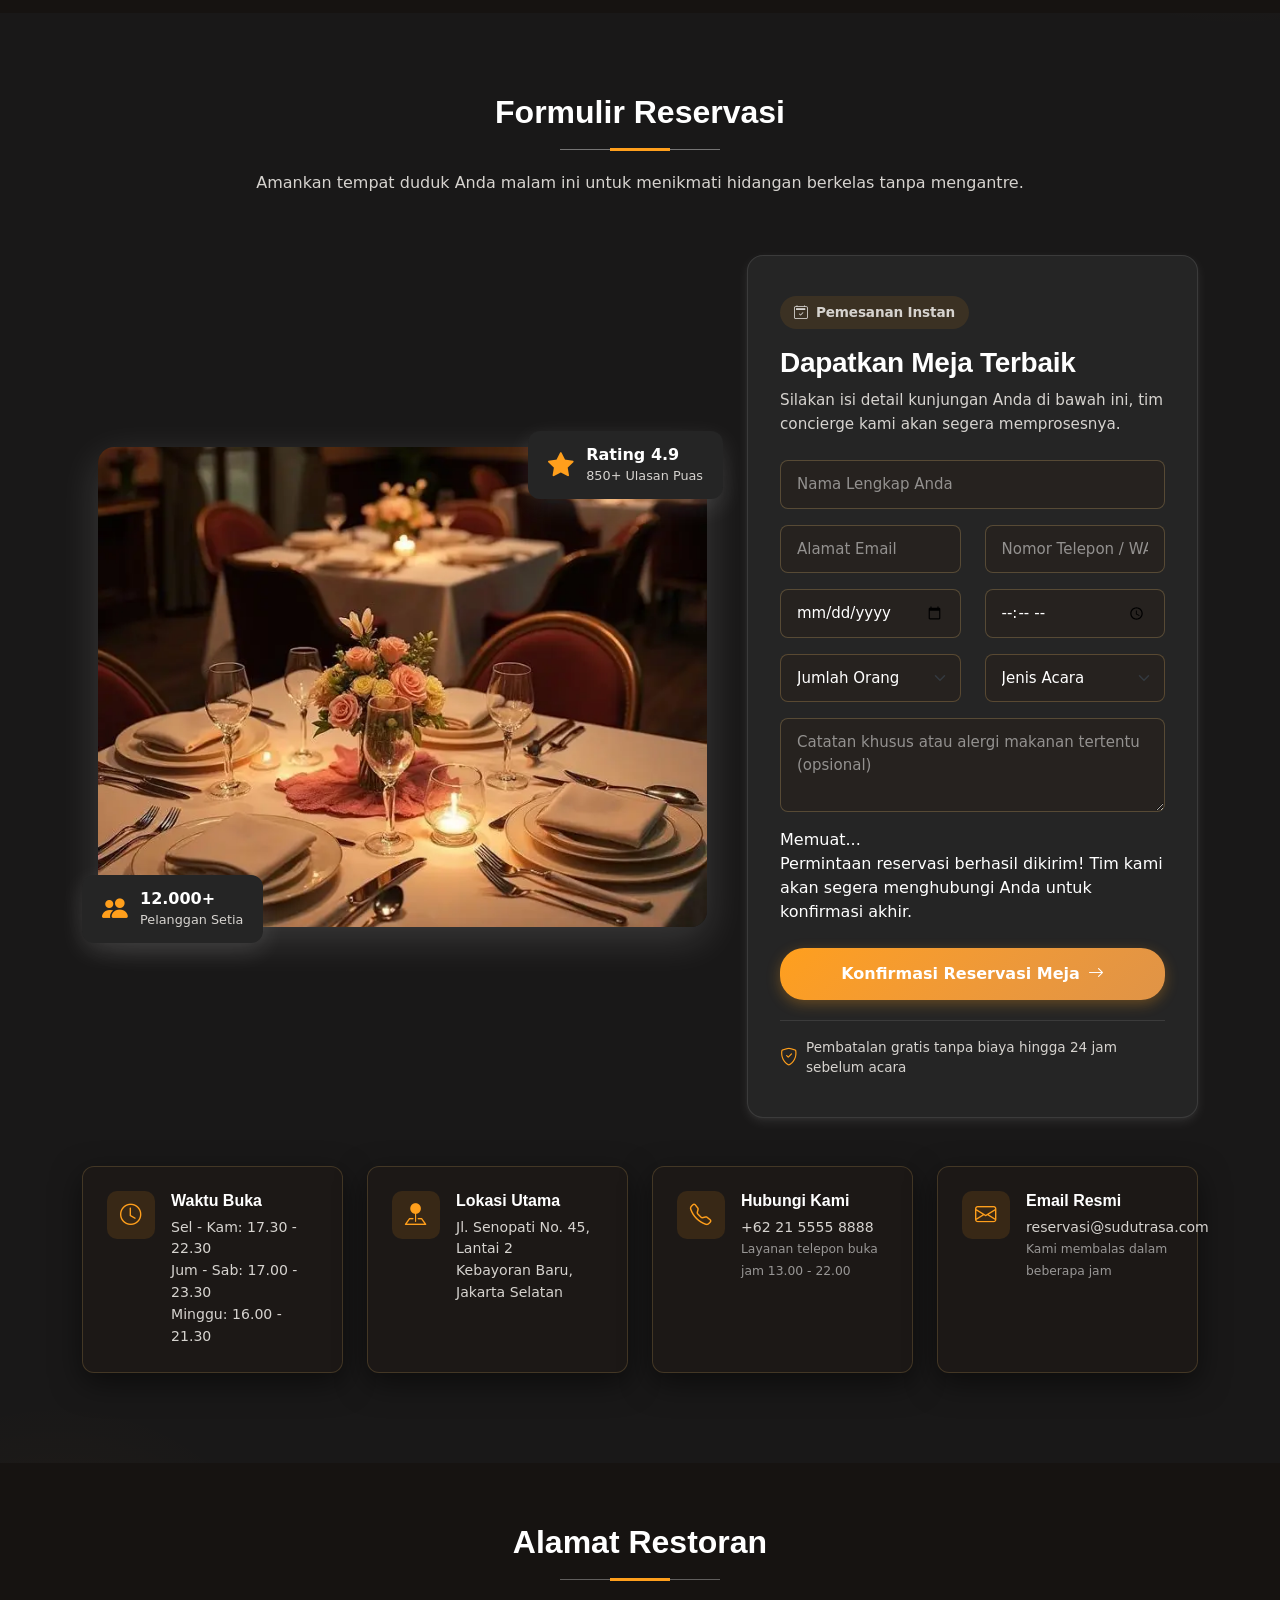
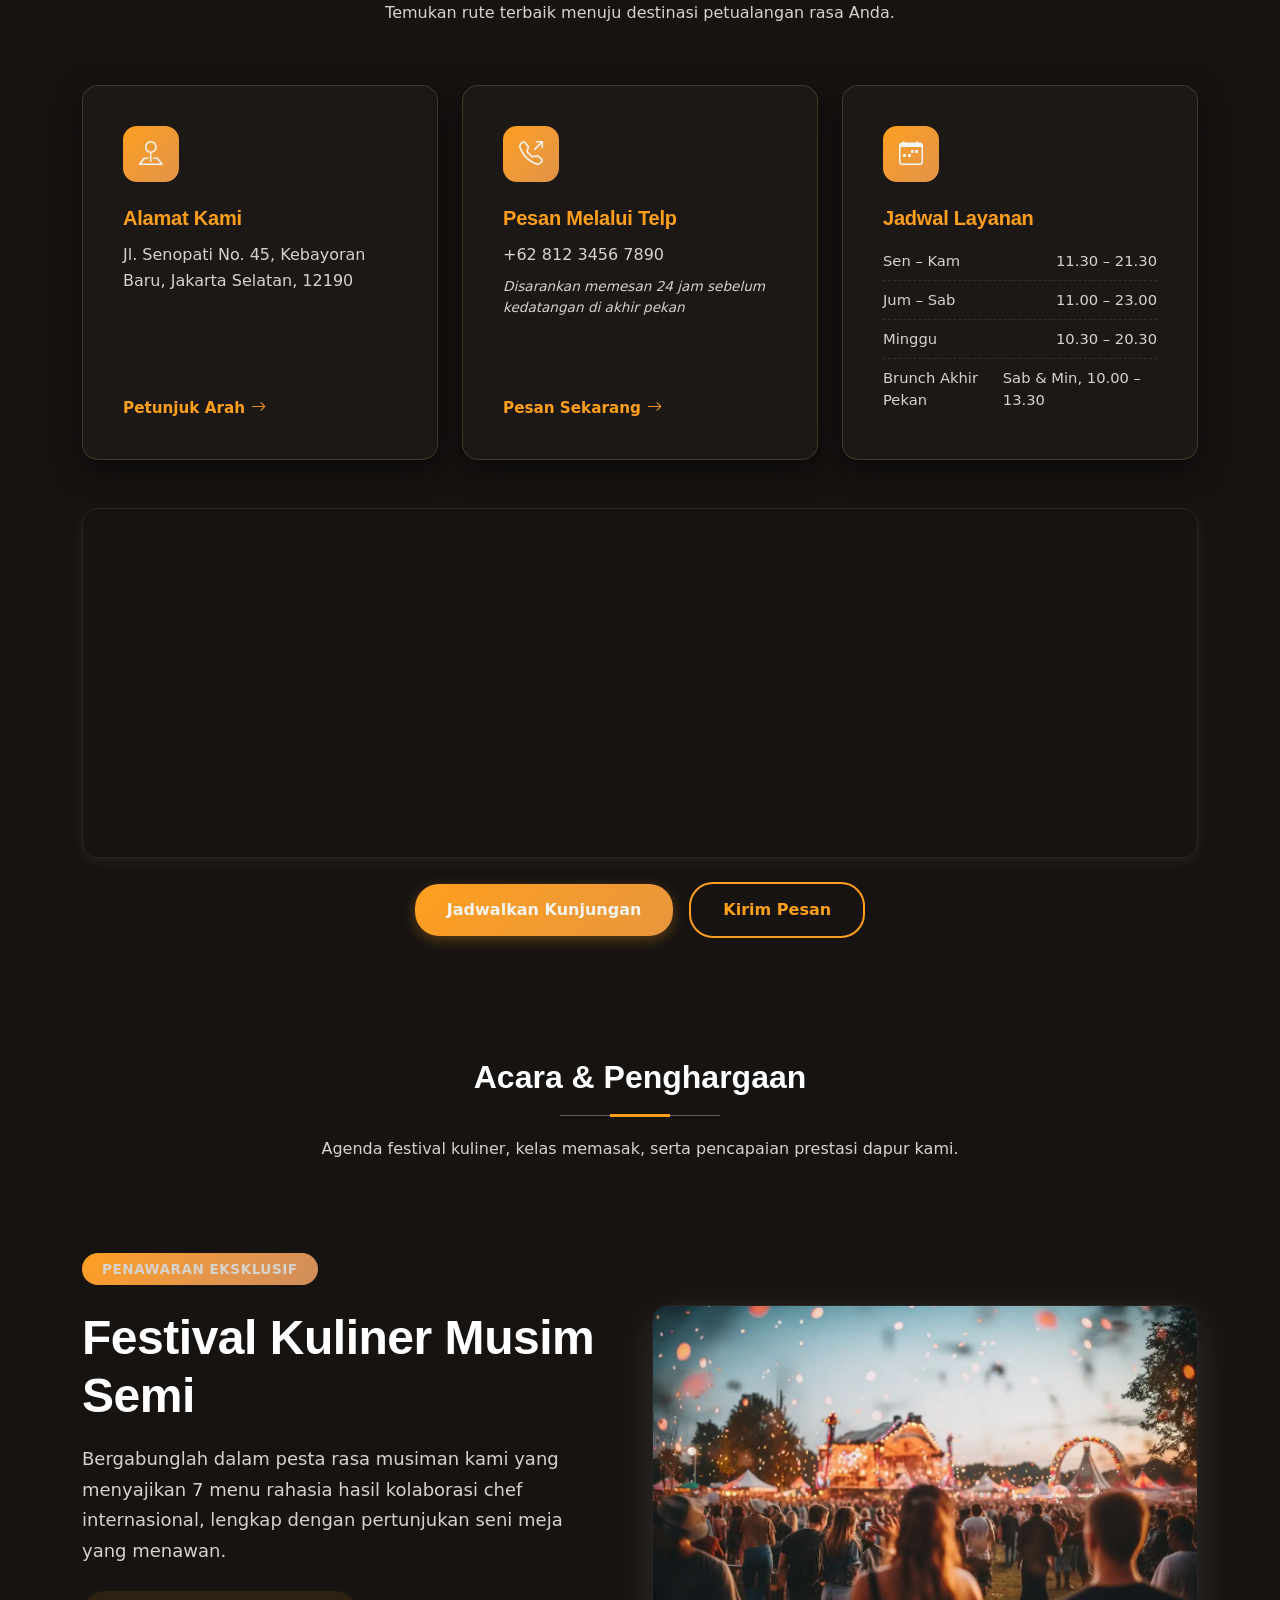
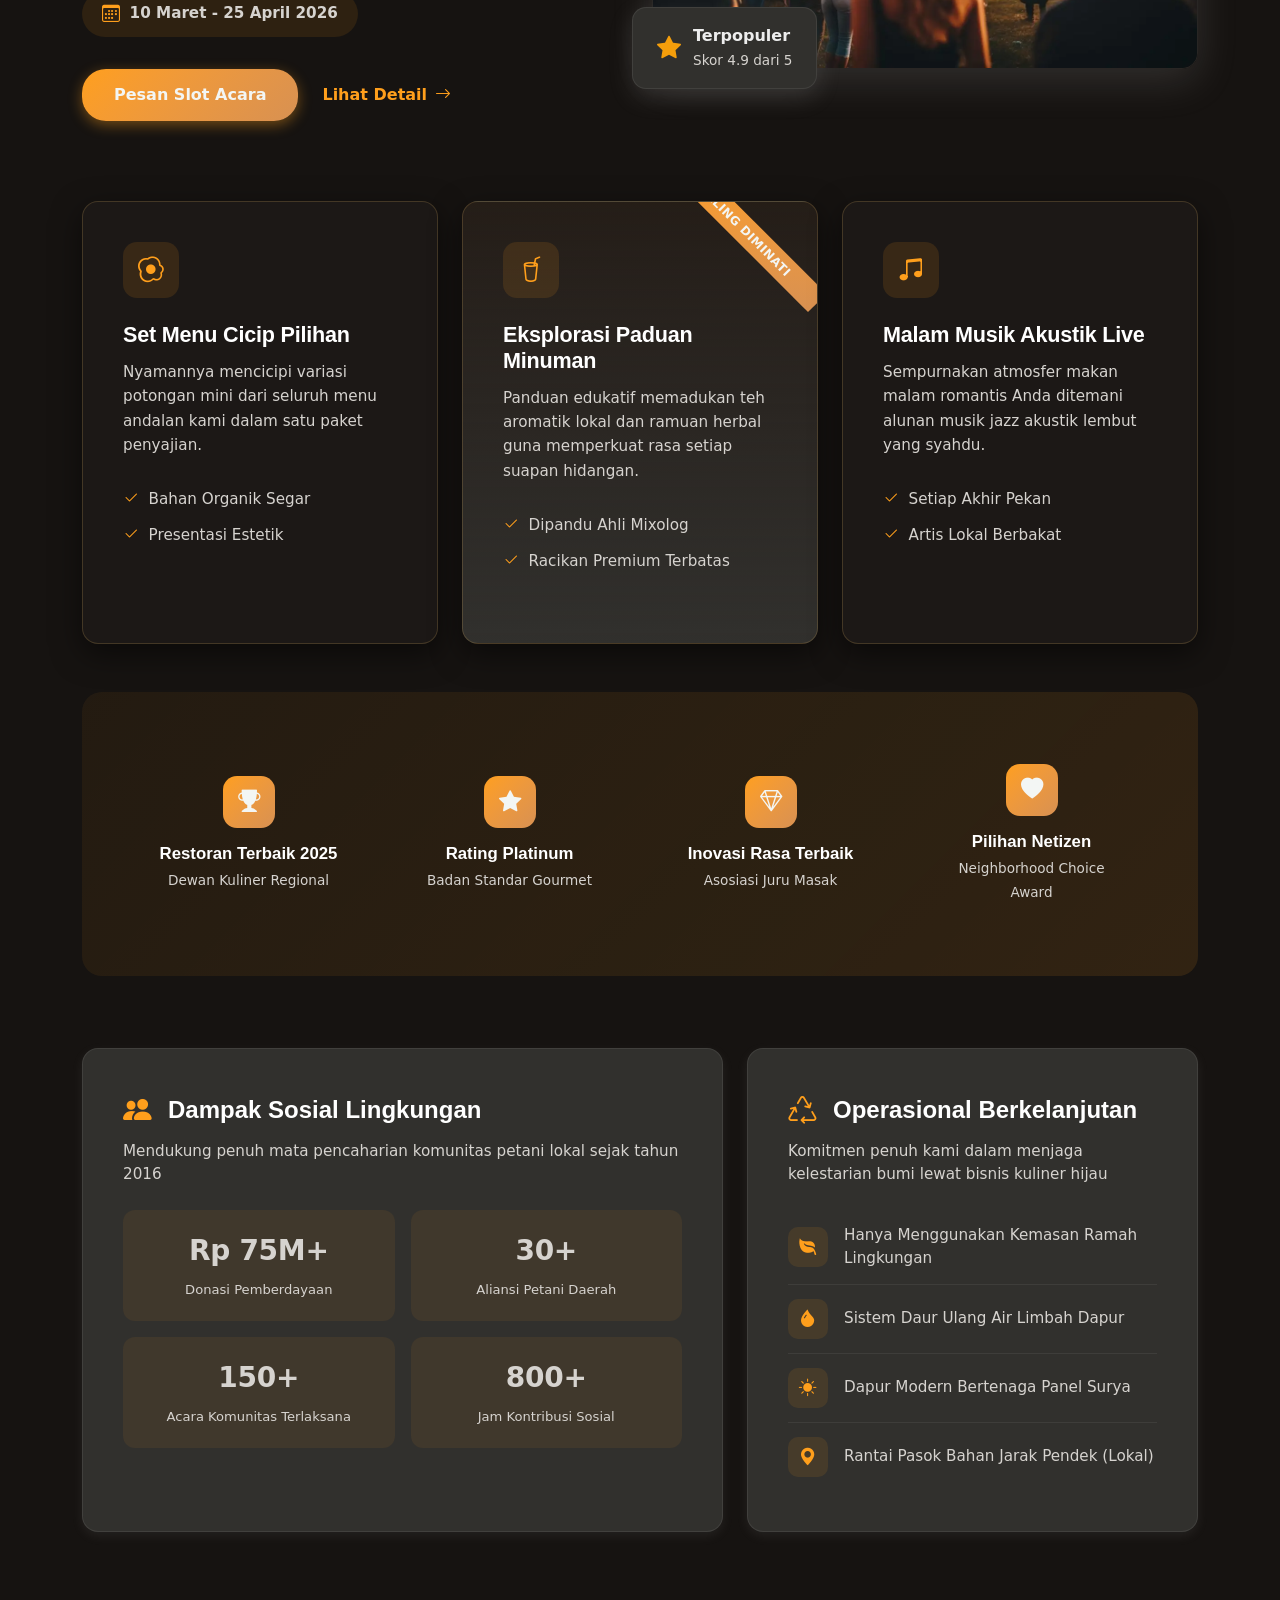
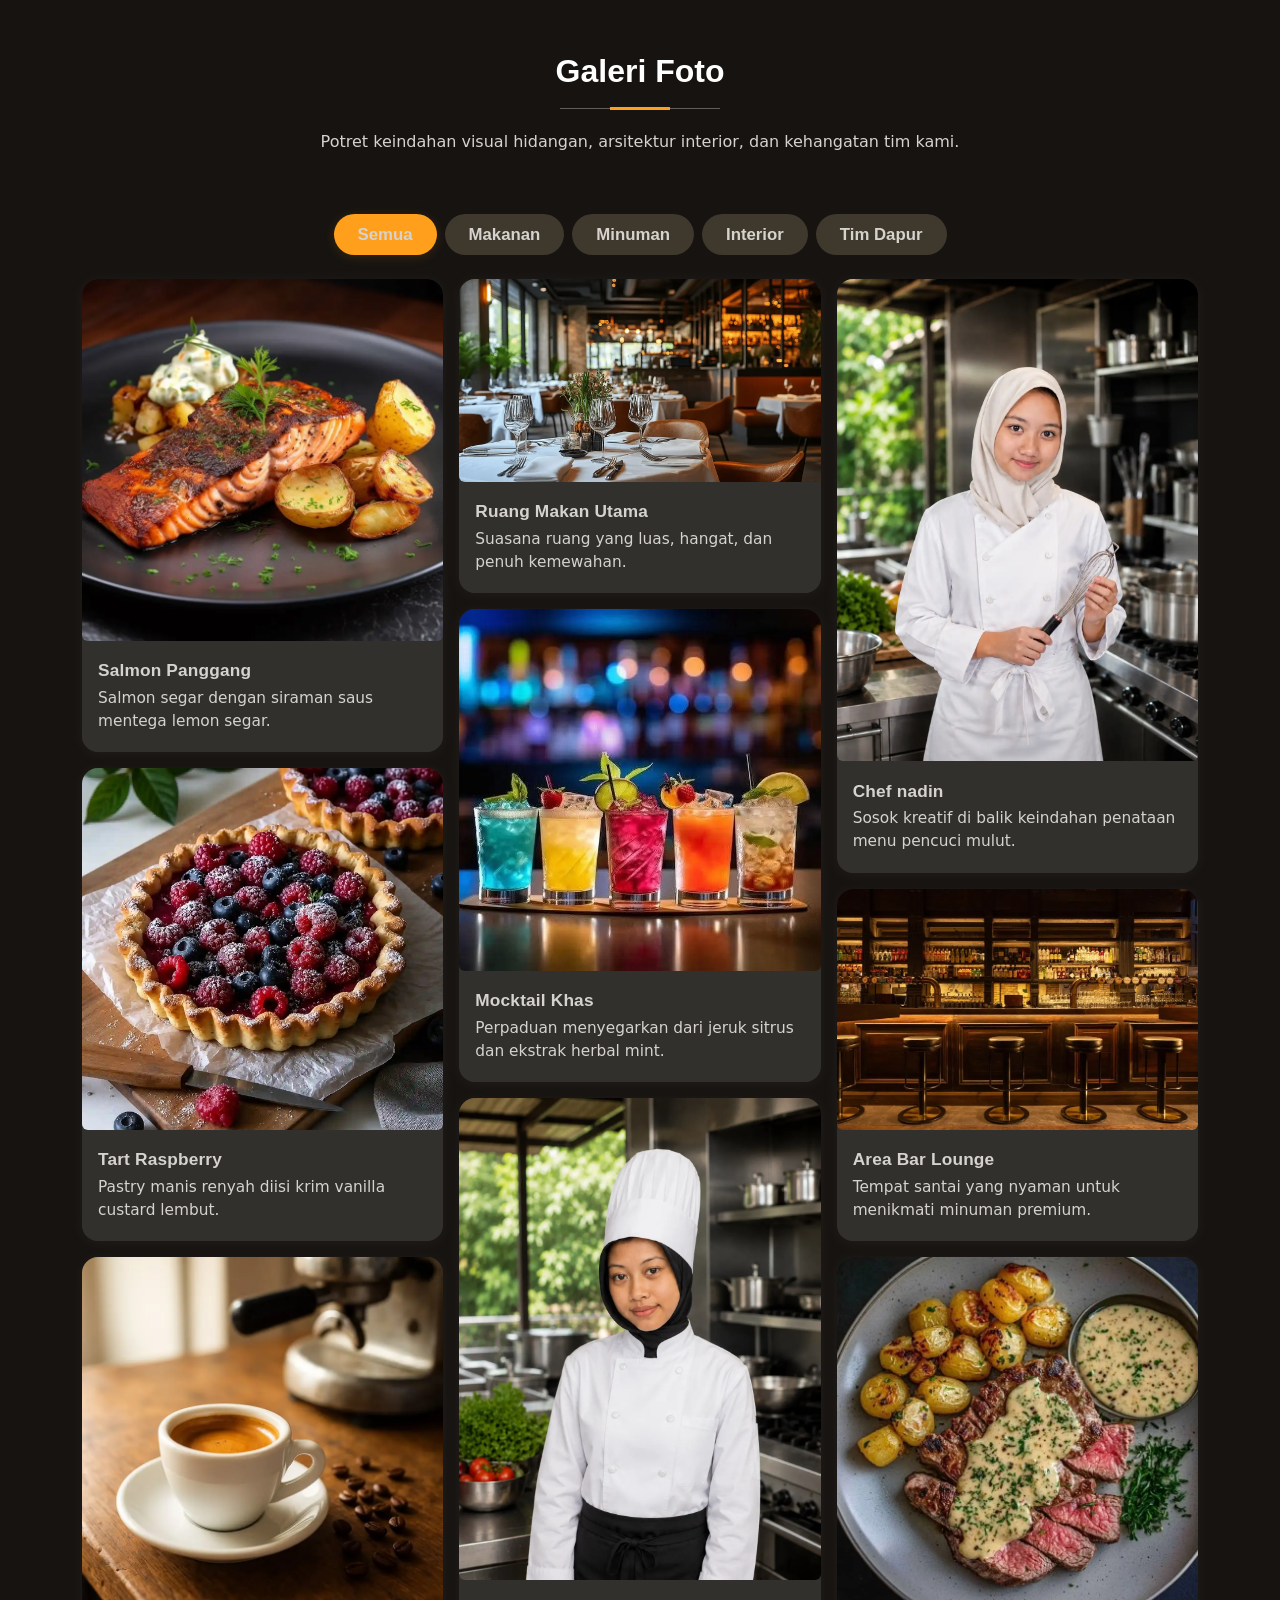
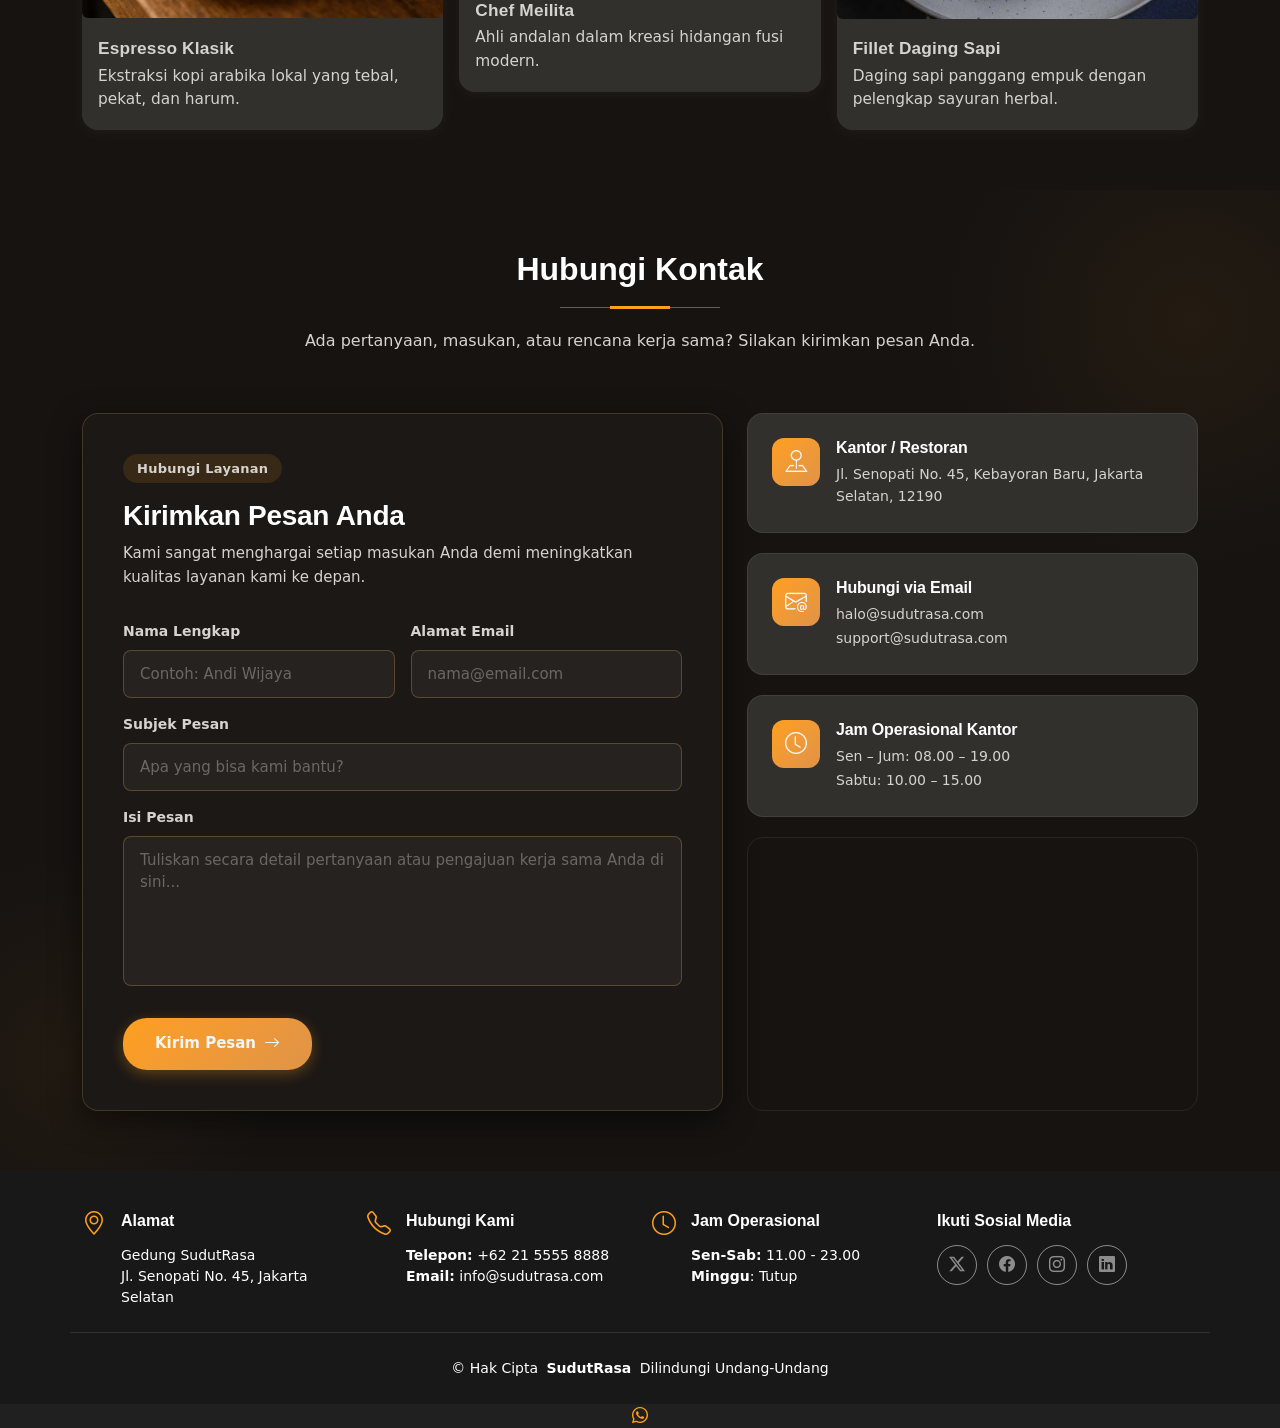
==== commit cad9935f: "Add files via upload" ====
--- a/index.html
+++ b/index.html
@@ -1156,7 +1156,6 @@
                 <li><i class="bi bi-check2"></i> Bahan Organik Segar</li>
                 <li><i class="bi bi-check2"></i> Presentasi Estetik</li>
               </ul>
-              <a href="menu.html" class="highlight-link">Lihat Ragam Menu <i class="bi bi-arrow-right"></i></a>
             </div>
           </div>
           <div class="col-lg-4 col-md-6" data-aos="fade-up" data-aos-delay="250">
@@ -1171,7 +1170,6 @@
                 <li><i class="bi bi-check2"></i> Dipandu Ahli Mixolog</li>
                 <li><i class="bi bi-check2"></i> Racikan Premium Terbatas</li>
               </ul>
-              <a href="#" class="highlight-link">Atur Jadwal Kelas <i class="bi bi-arrow-right"></i></a>
             </div>
           </div>
           <div class="col-lg-4 col-md-12" data-aos="fade-up" data-aos-delay="350">
@@ -1185,7 +1183,6 @@
                 <li><i class="bi bi-check2"></i> Setiap Akhir Pekan</li>
                 <li><i class="bi bi-check2"></i> Artis Lokal Berbakat</li>
               </ul>
-              <a href="#" class="highlight-link">Lihat Jadwal Tampil <i class="bi bi-arrow-right"></i></a>
             </div>
           </div>
         </div>
@@ -1569,6 +1566,10 @@
 
   </footer>
 
+  <a href="https://wa.me/6281234567890" target="_blank" class="whatsapp-float d-flex align-items-center justify-content-center" aria-label="Chat via WhatsApp">
+    <i class="bi bi-whatsapp"></i>
+  </a>
+
   <a href="#" id="scroll-top" class="scroll-top d-flex align-items-center justify-content-center"><i class="bi bi-arrow-up-short"></i></a>
 
   <div id="preloader"></div>
